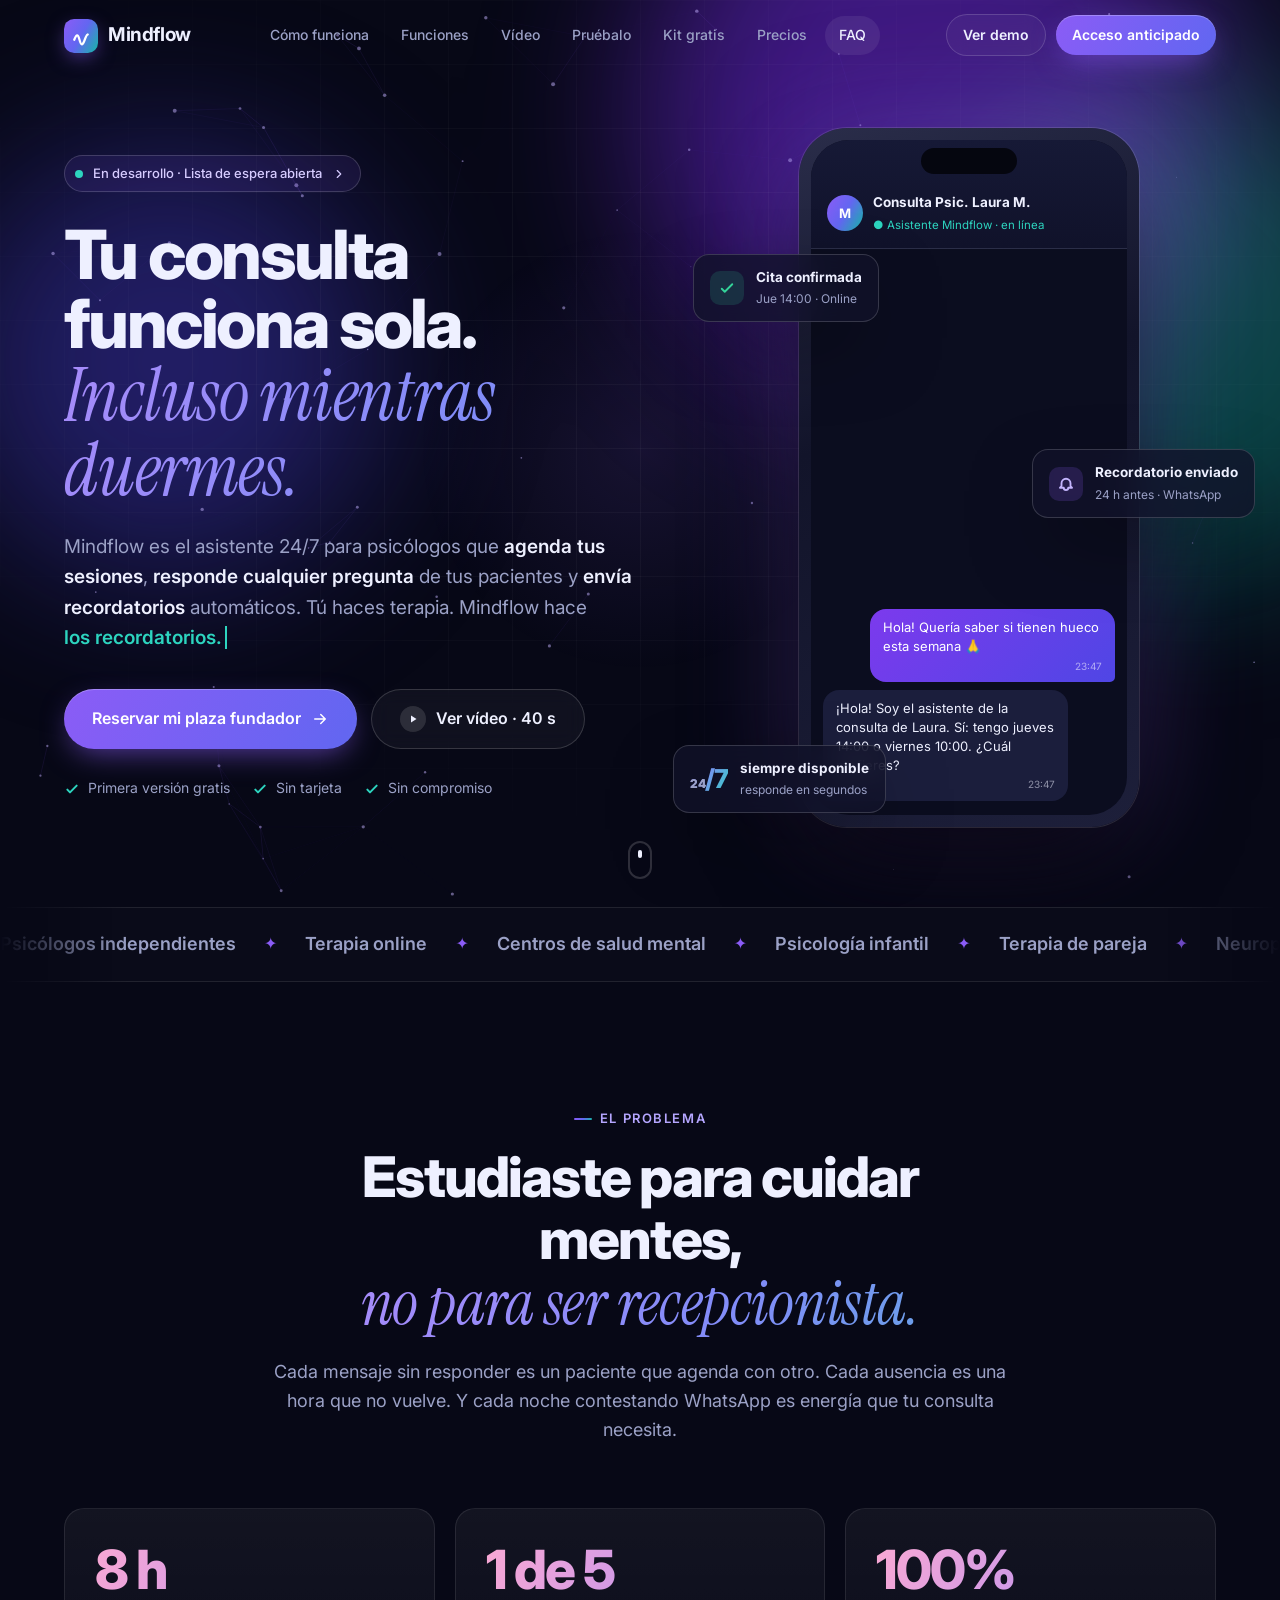
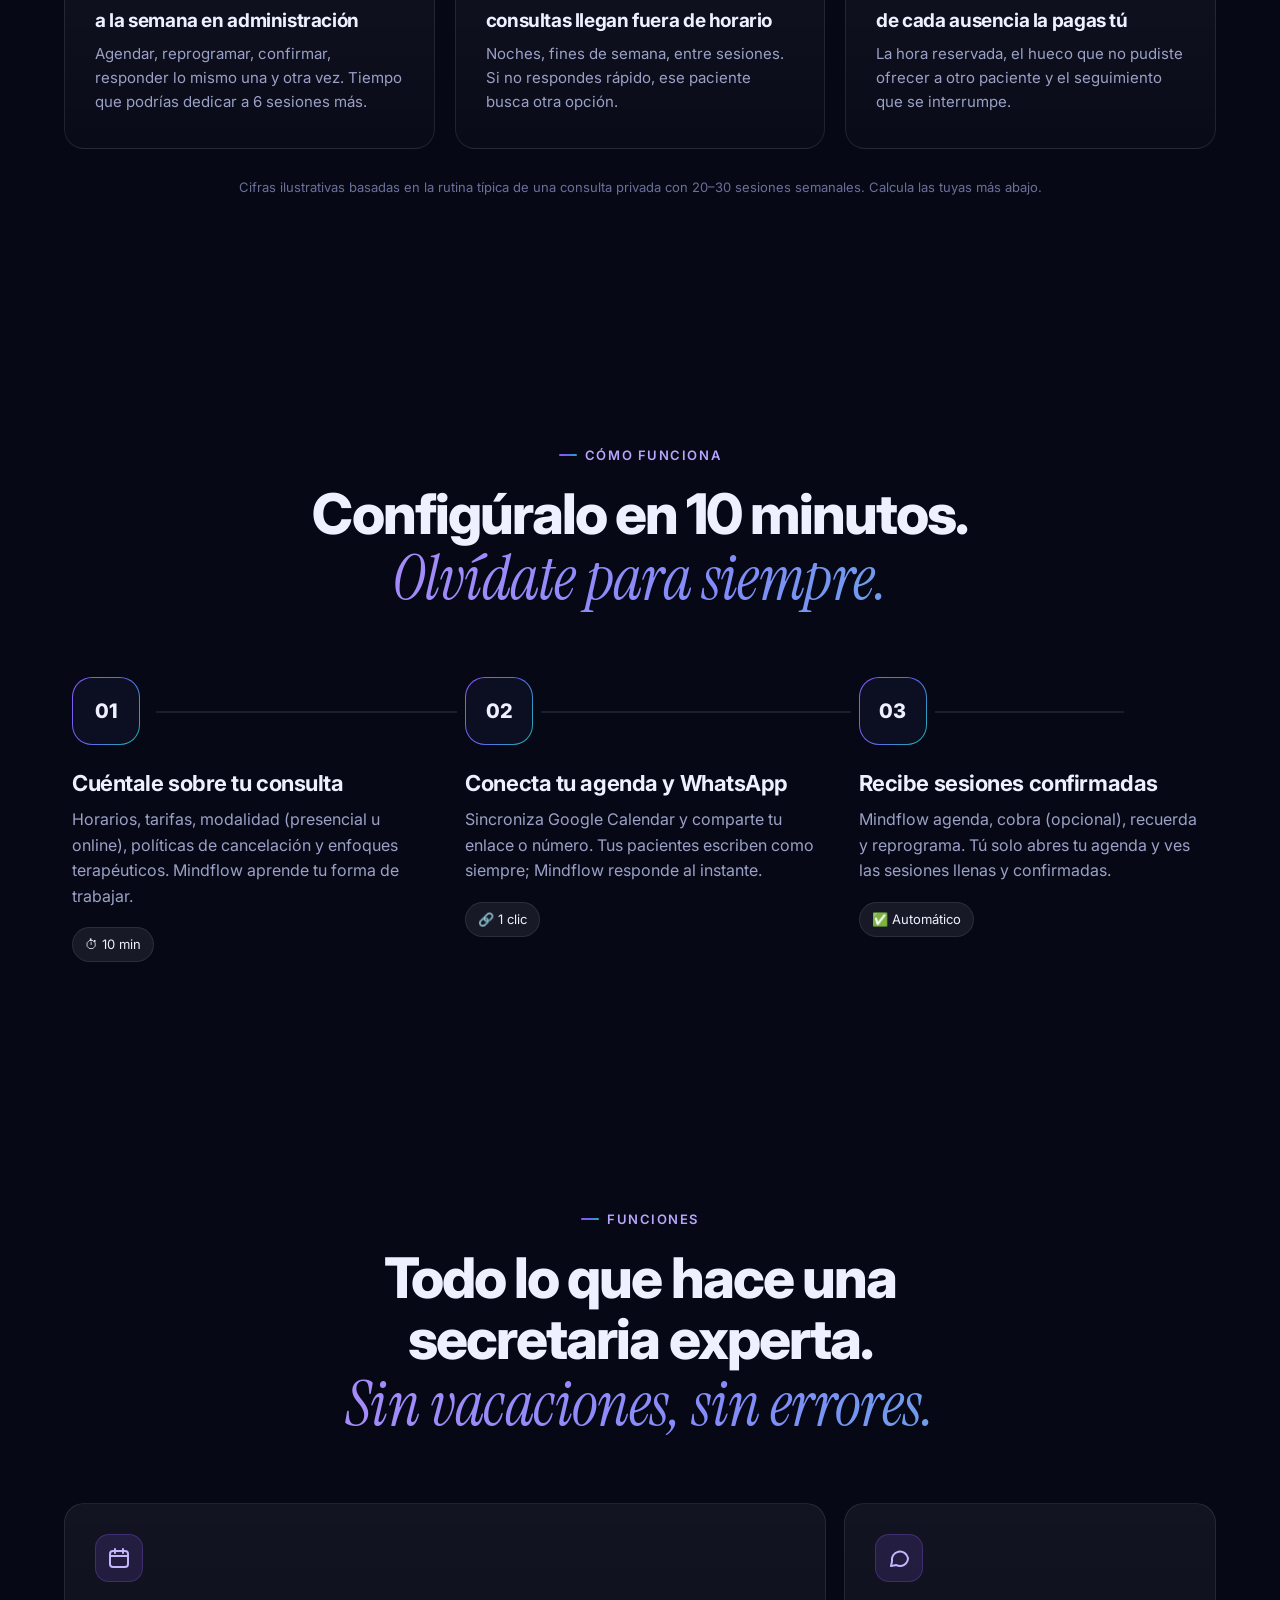
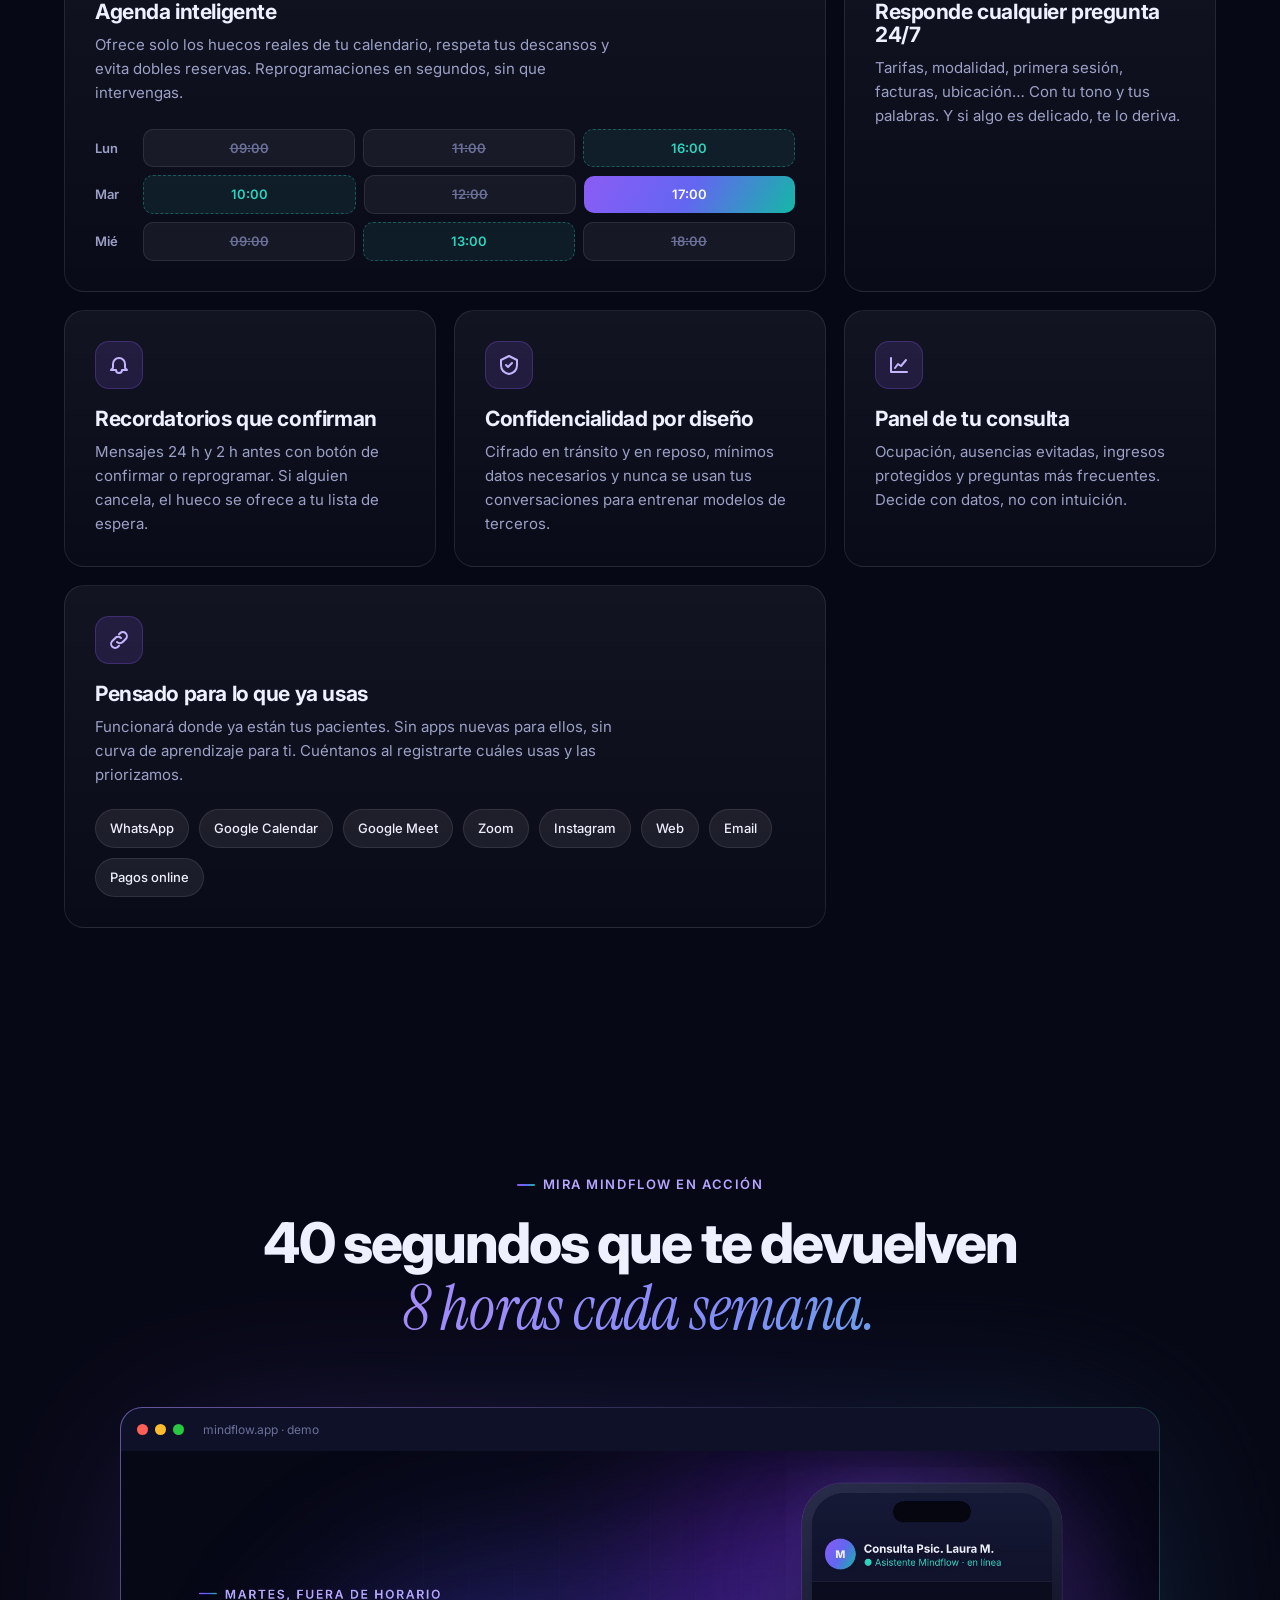
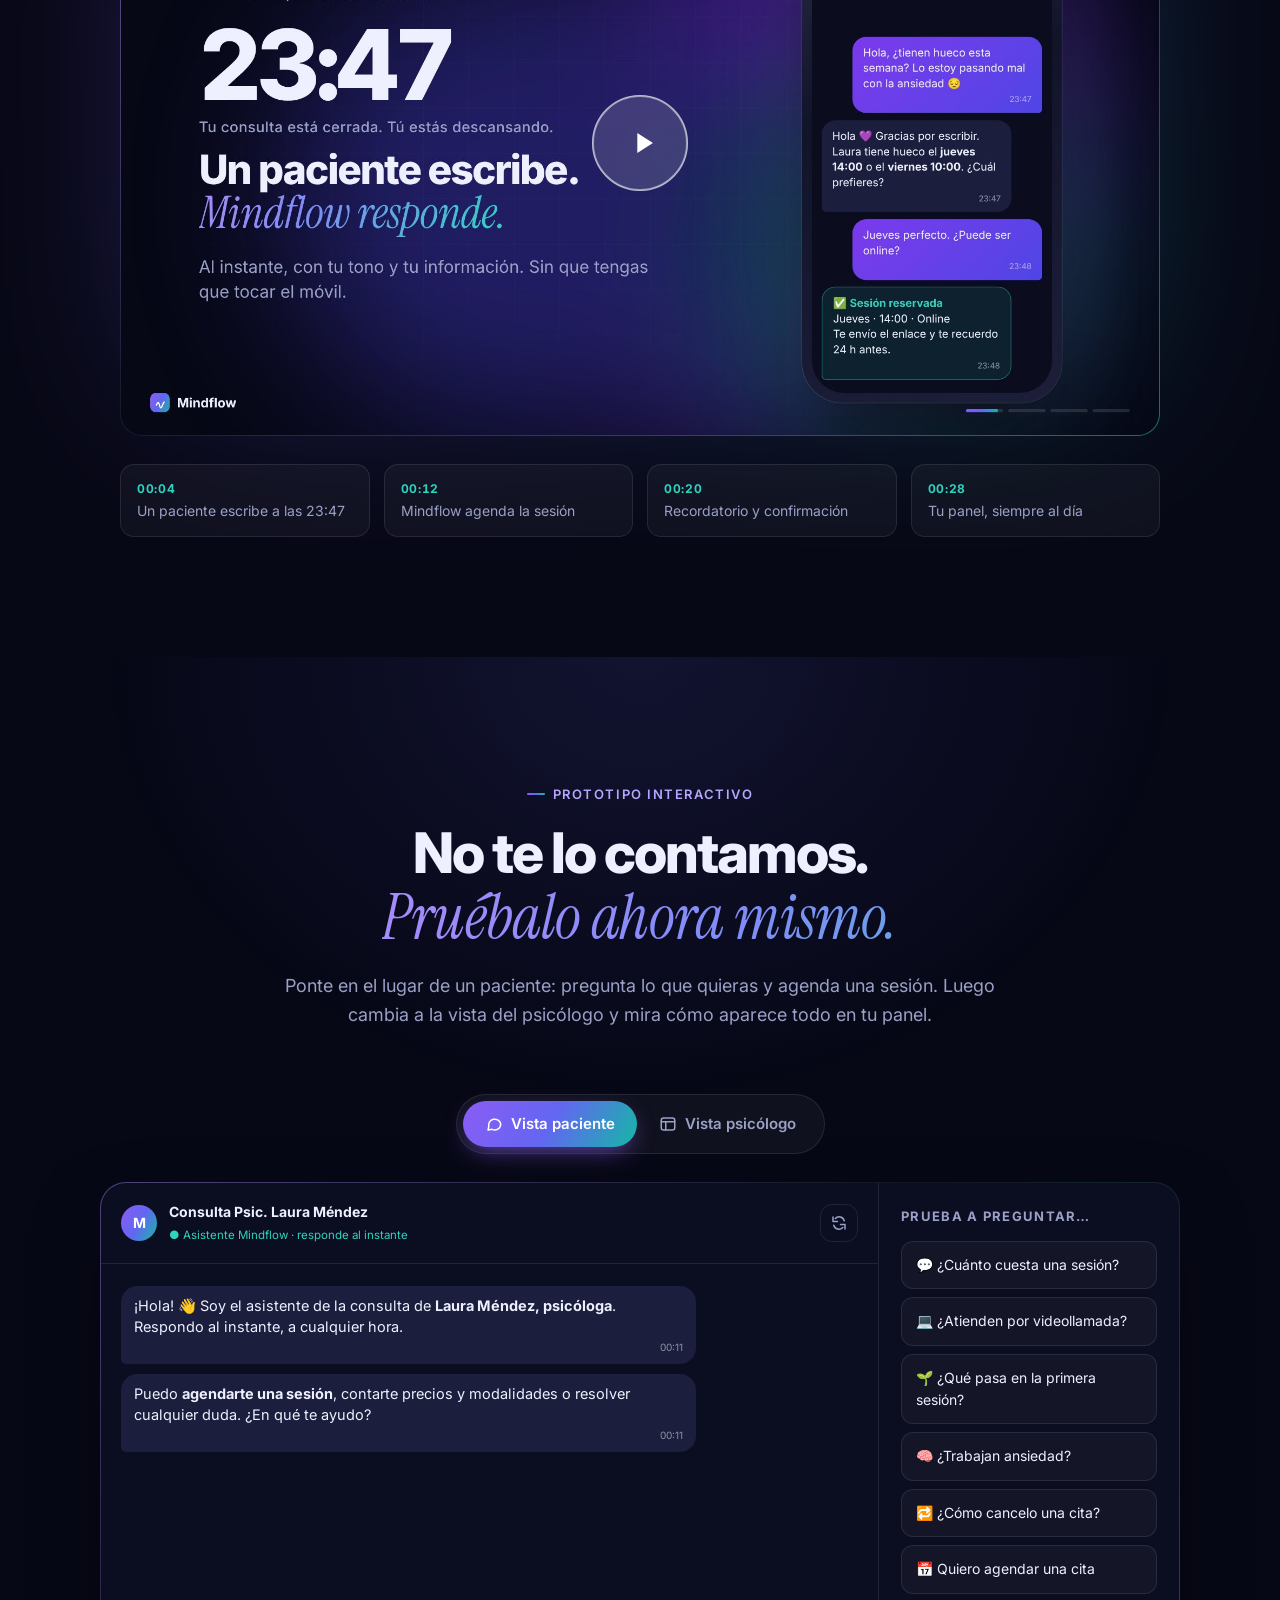
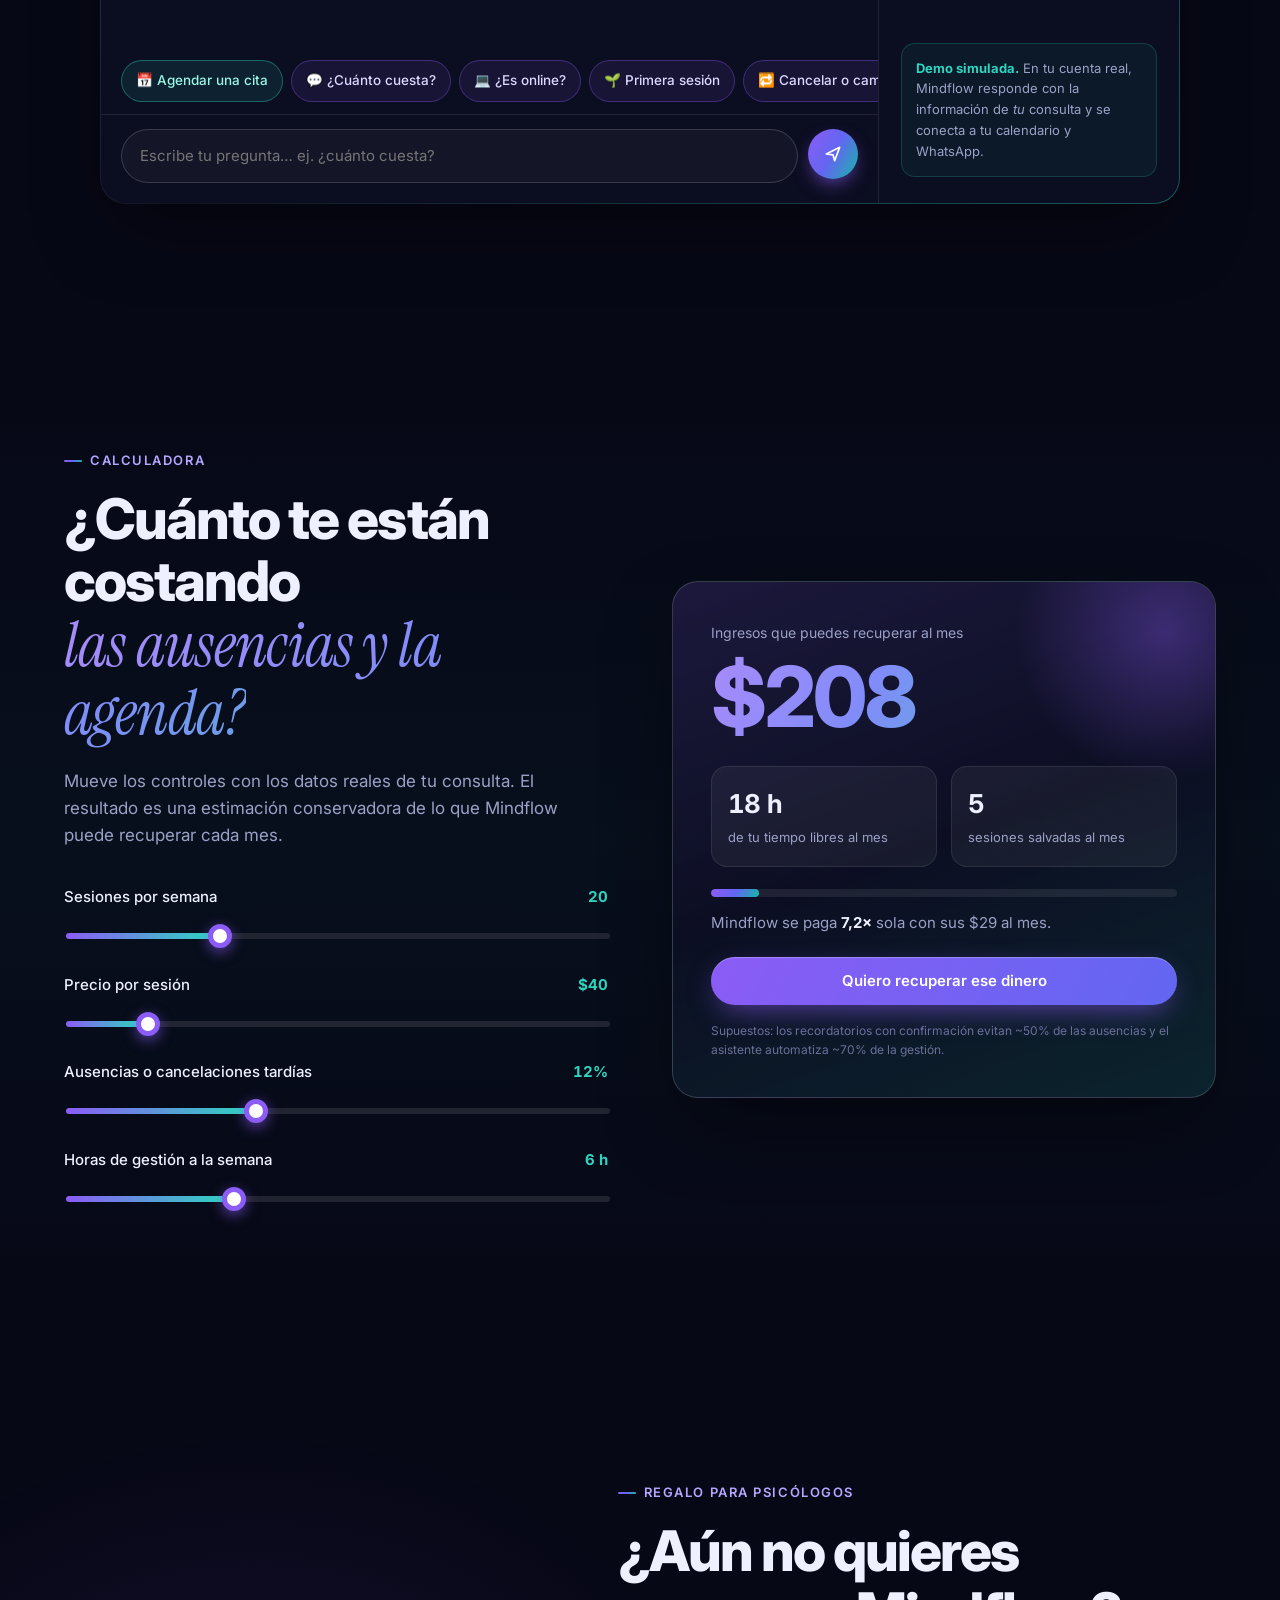
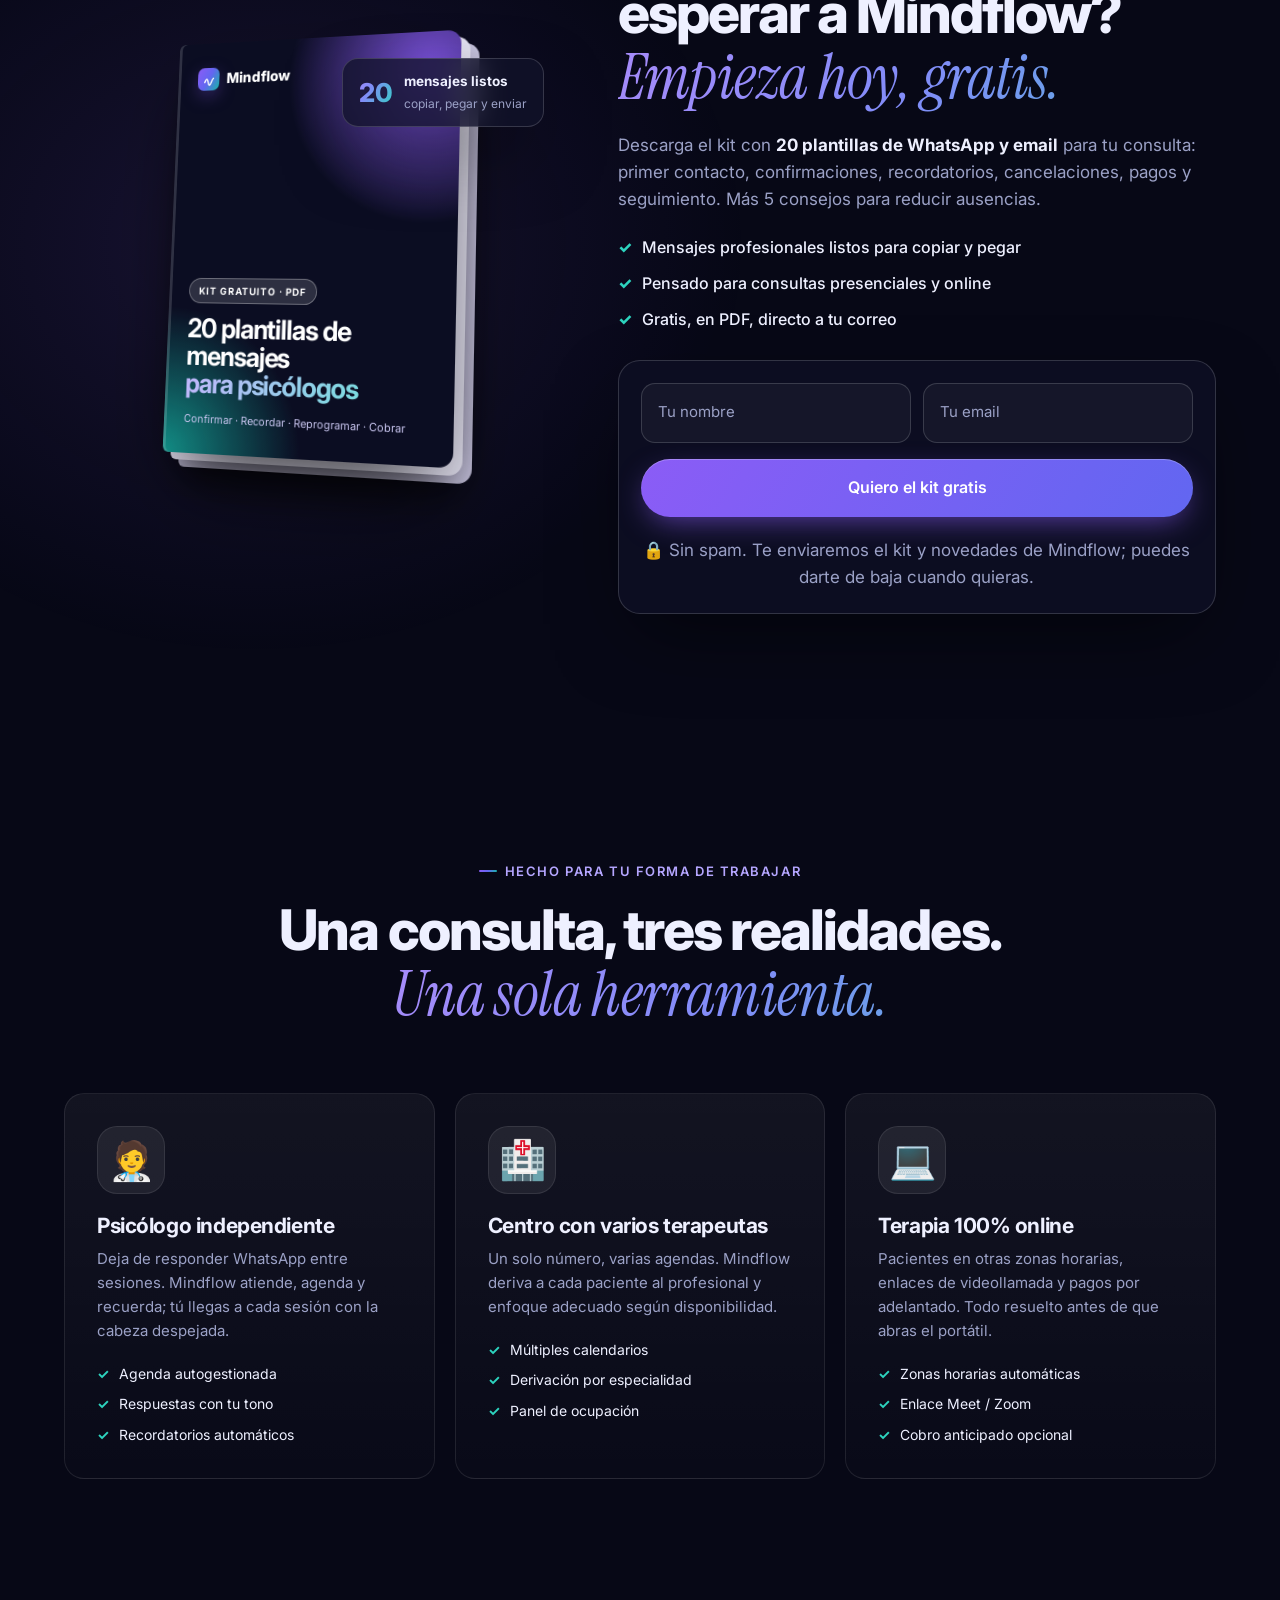
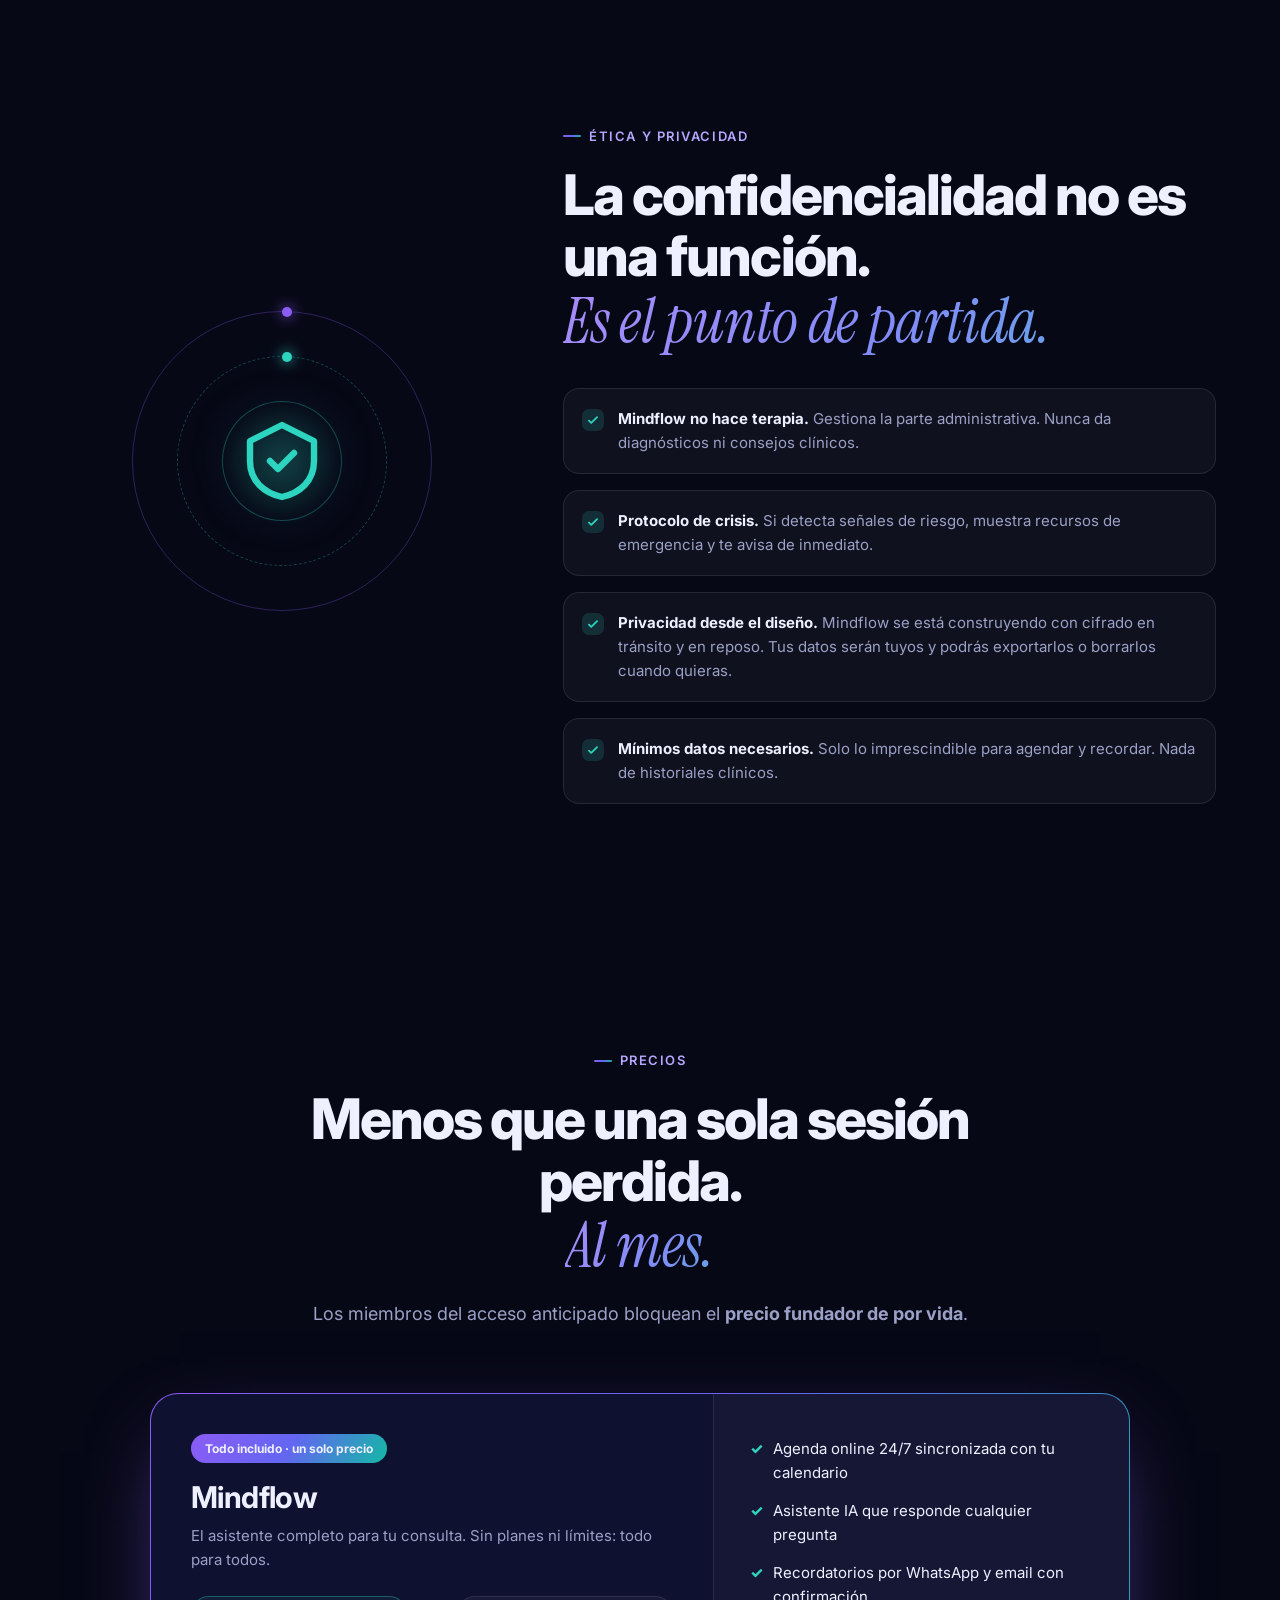
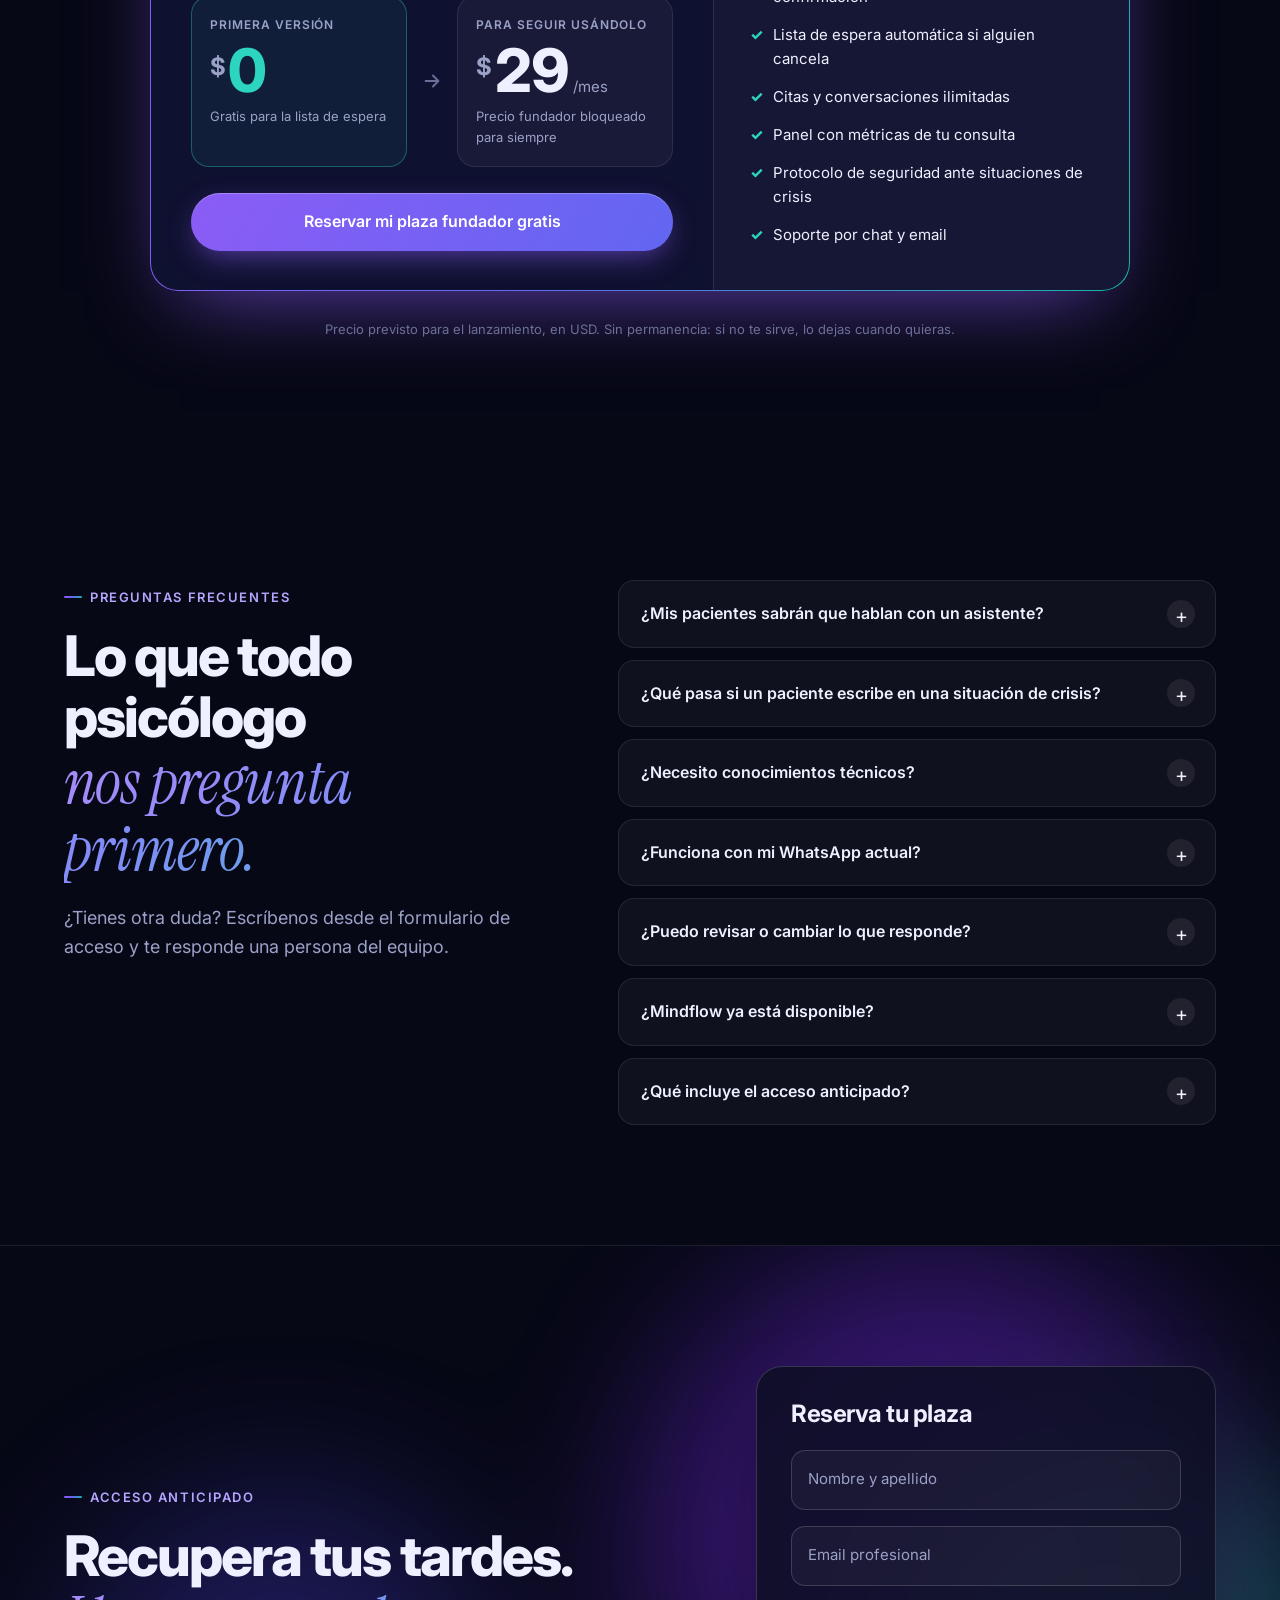
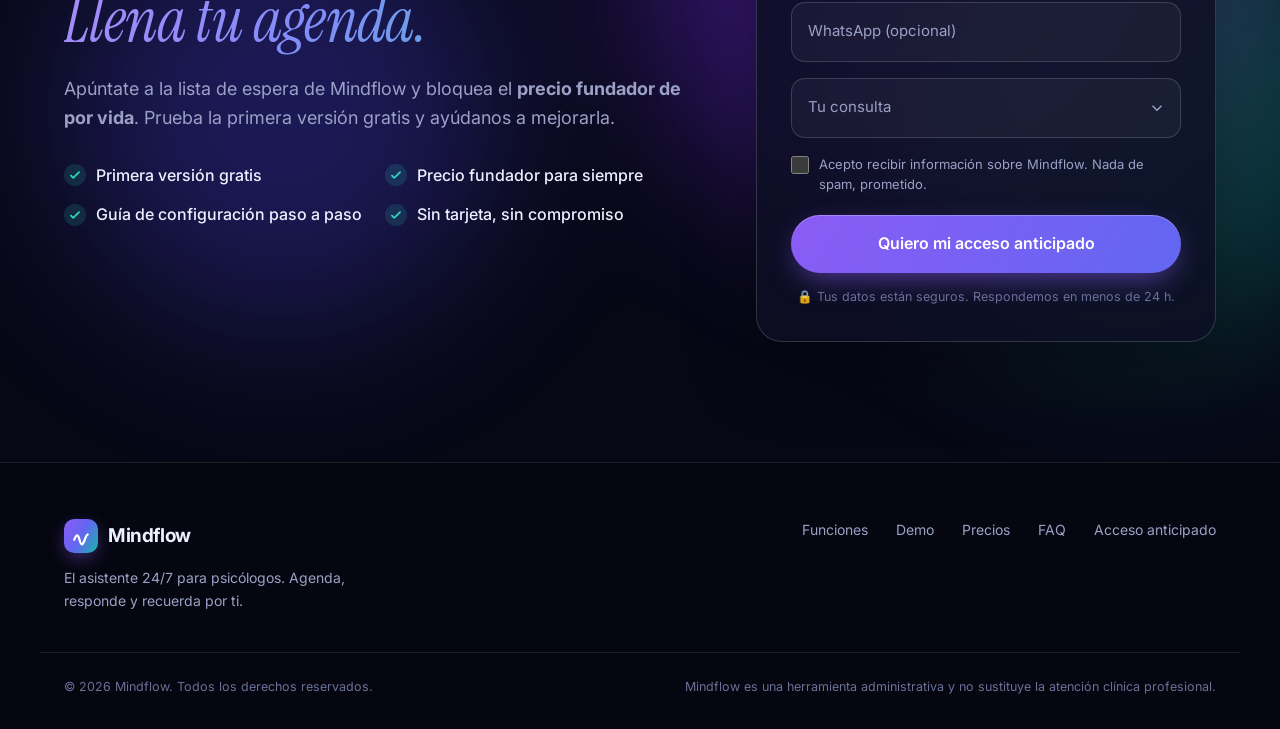
==== index.html @ 514a33e6 "Nuevo dominio mindflowbotweb1.netlify.app y el kit se abre en una pestaña nueva Co-Authored-By: Clau" ====
<!doctype html>
<html lang="es">
<head>
  <meta charset="utf-8">
  <meta name="viewport" content="width=device-width, initial-scale=1, viewport-fit=cover">
  <title>Mindflow — El asistente 24/7 para psicólogos</title>
  <meta name="description" content="Mindflow agenda tus sesiones, responde las preguntas de tus pacientes 24/7 y envía recordatorios automáticos. Menos ausencias, cero administración, más tiempo para la terapia.">
  <meta name="theme-color" content="#070816">
  <meta property="og:title" content="Mindflow — Tu consulta funciona sola, incluso mientras duermes">
  <meta property="og:description" content="Agenda, responde y recuerda por ti. El asistente 24/7 diseñado para psicólogos.">
  <meta property="og:type" content="website">
  <meta property="og:url" content="https://mindflowbotweb1.netlify.app/">
  <meta property="og:image" content="https://mindflowbotweb1.netlify.app/assets/img/og-cover.jpg">
  <meta property="og:image:width" content="1920">
  <meta property="og:image:height" content="1080">
  <meta name="twitter:card" content="summary_large_image">
  <link rel="canonical" href="https://mindflowbotweb1.netlify.app/">
  <link rel="icon" href="data:image/svg+xml,%3Csvg xmlns='http://www.w3.org/2000/svg' viewBox='0 0 64 64'%3E%3Cdefs%3E%3ClinearGradient id='g' x1='0' y1='0' x2='1' y2='1'%3E%3Cstop offset='0' stop-color='%238B5CF6'/%3E%3Cstop offset='1' stop-color='%232DD4BF'/%3E%3C/linearGradient%3E%3C/defs%3E%3Crect width='64' height='64' rx='16' fill='url(%23g)'/%3E%3Cpath d='M14 42c6-16 10-16 14 0s8 16 14 0 6-12 8-14' stroke='white' stroke-width='5' fill='none' stroke-linecap='round'/%3E%3C/svg%3E">
  <link rel="preconnect" href="https://fonts.googleapis.com">
  <link rel="preconnect" href="https://fonts.gstatic.com" crossorigin>
  <link href="https://fonts.googleapis.com/css2?family=Inter:wght@400;500;600;700;800&family=Instrument+Serif:ital@0;1&display=swap" rel="stylesheet">
  <link rel="stylesheet" href="assets/css/styles.css">
</head>
<body>
  <div class="scroll-progress" aria-hidden="true"><span></span></div>
  <div class="cursor-glow" aria-hidden="true"></div>

  <!-- ============ NAV ============ -->
  <header class="nav" id="top">
    <div class="container nav__inner">
      <a href="#top" class="brand" aria-label="Mindflow inicio">
        <span class="brand__mark" aria-hidden="true">
          <svg viewBox="0 0 64 64"><path d="M14 42c6-16 10-16 14 0s8 16 14 0 6-12 8-14" /></svg>
        </span>
        <span class="brand__name">Mindflow</span>
      </a>
      <nav class="nav__links" aria-label="Principal">
        <a href="#como-funciona">Cómo funciona</a>
        <a href="#funciones">Funciones</a>
        <a href="#video">Vídeo</a>
        <a href="#prototipo">Pruébalo</a>
        <a href="#kit">Kit gratis</a>
        <a href="#precios">Precios</a>
        <a href="#faq">FAQ</a>
      </nav>
      <div class="nav__cta">
        <a href="#prototipo" class="btn btn--ghost btn--sm hide-sm">Ver demo</a>
        <a href="#acceso" class="btn btn--primary btn--sm magnetic">Acceso anticipado</a>
        <button class="nav__burger" aria-label="Abrir menú" aria-expanded="false"><span></span><span></span></button>
      </div>
    </div>
    <div class="mobile-menu" aria-hidden="true">
      <a href="#como-funciona">Cómo funciona</a>
      <a href="#funciones">Funciones</a>
      <a href="#video">Vídeo</a>
      <a href="#prototipo">Pruébalo gratis</a>
      <a href="#kit">Kit gratis de plantillas</a>
      <a href="#precios">Precios</a>
      <a href="#faq">Preguntas frecuentes</a>
      <a href="#acceso" class="btn btn--primary">Quiero acceso anticipado</a>
    </div>
  </header>

  <main>
    <!-- ============ HERO ============ -->
    <section class="hero">
      <canvas class="hero__particles" aria-hidden="true"></canvas>
      <div class="aurora" aria-hidden="true"><i></i><i></i><i></i></div>
      <div class="grid-bg" aria-hidden="true"></div>

      <div class="container hero__inner">
        <div class="hero__copy">
          <a href="#acceso" class="pill reveal">
            <span class="pill__dot"></span> En desarrollo · Lista de espera abierta
            <svg viewBox="0 0 24 24" aria-hidden="true"><path d="M9 6l6 6-6 6"/></svg>
          </a>
          <h1 class="hero__title reveal" data-delay="1">
            Tu consulta funciona sola.<br>
            <span class="serif grad-text">Incluso mientras duermes.</span>
          </h1>
          <p class="hero__sub reveal" data-delay="2">
            Mindflow es el asistente 24/7 para psicólogos que <strong>agenda tus sesiones</strong>,
            <strong>responde cualquier pregunta</strong> de tus pacientes y <strong>envía recordatorios</strong> automáticos.
            Tú haces terapia. Mindflow hace <span class="typed" data-words='["la agenda.","los recordatorios.","las respuestas.","el seguimiento."]'>la agenda.</span>
          </p>
          <div class="hero__actions reveal" data-delay="3">
            <a href="#acceso" class="btn btn--primary btn--lg magnetic">
              Reservar mi plaza fundador
              <svg viewBox="0 0 24 24" aria-hidden="true"><path d="M5 12h14M13 6l6 6-6 6"/></svg>
            </a>
            <a href="#video" class="btn btn--ghost btn--lg">
              <span class="play-ico" aria-hidden="true"><svg viewBox="0 0 24 24"><path d="M8 5v14l11-7z"/></svg></span>
              Ver vídeo · 40 s
            </a>
          </div>
          <ul class="hero__trust reveal" data-delay="4">
            <li><svg viewBox="0 0 24 24"><path d="M5 13l4 4L19 7"/></svg>Primera versión gratis</li>
            <li><svg viewBox="0 0 24 24"><path d="M5 13l4 4L19 7"/></svg>Sin tarjeta</li>
            <li><svg viewBox="0 0 24 24"><path d="M5 13l4 4L19 7"/></svg>Sin compromiso</li>
          </ul>
        </div>

        <!-- Phone mockup -->
        <div class="hero__visual reveal" data-delay="2">
          <div class="phone tilt" data-tilt>
            <div class="phone__notch"></div>
            <div class="phone__screen">
              <div class="chat-head">
                <div class="avatar avatar--grad">M</div>
                <div>
                  <strong>Consulta Psic. Laura M.</strong>
                  <span class="online">● Asistente Mindflow · en línea</span>
                </div>
              </div>
              <div class="chat-body" id="heroChat" aria-live="off"></div>
            </div>
          </div>

          <div class="float-card float-card--a">
            <div class="fc-ico fc-ico--green"><svg viewBox="0 0 24 24"><path d="M5 13l4 4L19 7"/></svg></div>
            <div><strong>Cita confirmada</strong><span>Jue 14:00 · Online</span></div>
          </div>
          <div class="float-card float-card--b">
            <div class="fc-ico fc-ico--violet"><svg viewBox="0 0 24 24"><path d="M15 17h5l-1.4-1.4A2 2 0 0118 14.2V11a6 6 0 10-12 0v3.2a2 2 0 01-.6 1.4L4 17h5m6 0a3 3 0 11-6 0"/></svg></div>
            <div><strong>Recordatorio enviado</strong><span>24 h antes · WhatsApp</span></div>
          </div>
          <div class="float-card float-card--c">
            <div class="fc-stat"><span class="counter" data-to="24">0</span>/7</div>
            <div><strong>siempre disponible</strong><span>responde en segundos</span></div>
          </div>
        </div>
      </div>

      <div class="scroll-hint" aria-hidden="true"><span></span></div>
    </section>

    <!-- ============ MARQUEE ============ -->
    <section class="marquee" aria-label="Para quién es Mindflow">
      <div class="marquee__track">
        <span>Psicólogos independientes</span><i>✦</i>
        <span>Terapia online</span><i>✦</i>
        <span>Centros de salud mental</span><i>✦</i>
        <span>Psicología infantil</span><i>✦</i>
        <span>Terapia de pareja</span><i>✦</i>
        <span>Neuropsicología</span><i>✦</i>
        <span>Psiquiatría</span><i>✦</i>
        <span>Coaches clínicos</span><i>✦</i>
        <span>Psicólogos independientes</span><i>✦</i>
        <span>Terapia online</span><i>✦</i>
        <span>Centros de salud mental</span><i>✦</i>
        <span>Psicología infantil</span><i>✦</i>
        <span>Terapia de pareja</span><i>✦</i>
        <span>Neuropsicología</span><i>✦</i>
        <span>Psiquiatría</span><i>✦</i>
        <span>Coaches clínicos</span><i>✦</i>
      </div>
    </section>

    <!-- ============ PROBLEMA ============ -->
    <section class="section problem" id="problema">
      <div class="container">
        <div class="section-head reveal">
          <span class="eyebrow">El problema</span>
          <h2>Estudiaste para cuidar mentes,<br><span class="serif grad-text">no para ser recepcionista.</span></h2>
          <p>Cada mensaje sin responder es un paciente que agenda con otro. Cada ausencia es una hora que no vuelve. Y cada noche contestando WhatsApp es energía que tu consulta necesita.</p>
        </div>

        <div class="pain-grid">
          <article class="pain-card reveal" data-delay="1">
            <div class="pain-card__num"><span class="counter" data-to="8">0</span> h</div>
            <h3>a la semana en administración</h3>
            <p>Agendar, reprogramar, confirmar, responder lo mismo una y otra vez. Tiempo que podrías dedicar a 6 sesiones más.</p>
          </article>
          <article class="pain-card reveal" data-delay="2">
            <div class="pain-card__num">1 de <span class="counter" data-to="5">0</span></div>
            <h3>consultas llegan fuera de horario</h3>
            <p>Noches, fines de semana, entre sesiones. Si no respondes rápido, ese paciente busca otra opción.</p>
          </article>
          <article class="pain-card reveal" data-delay="3">
            <div class="pain-card__num"><span class="counter" data-to="100">0</span>%</div>
            <h3>de cada ausencia la pagas tú</h3>
            <p>La hora reservada, el hueco que no pudiste ofrecer a otro paciente y el seguimiento que se interrumpe.</p>
          </article>
        </div>
        <p class="footnote reveal">Cifras ilustrativas basadas en la rutina típica de una consulta privada con 20–30 sesiones semanales. Calcula las tuyas más abajo.</p>
      </div>
    </section>

    <!-- ============ CÓMO FUNCIONA ============ -->
    <section class="section how" id="como-funciona">
      <div class="container">
        <div class="section-head reveal">
          <span class="eyebrow">Cómo funciona</span>
          <h2>Configúralo en 10 minutos.<br><span class="serif grad-text">Olvídate para siempre.</span></h2>
        </div>

        <div class="steps">
          <div class="steps__line" aria-hidden="true"><span></span></div>
          <article class="step reveal" data-delay="1">
            <div class="step__n">01</div>
            <h3>Cuéntale sobre tu consulta</h3>
            <p>Horarios, tarifas, modalidad (presencial u online), políticas de cancelación y enfoques terapéuticos. Mindflow aprende tu forma de trabajar.</p>
            <div class="step__chip">⏱ 10 min</div>
          </article>
          <article class="step reveal" data-delay="2">
            <div class="step__n">02</div>
            <h3>Conecta tu agenda y WhatsApp</h3>
            <p>Sincroniza Google Calendar y comparte tu enlace o número. Tus pacientes escriben como siempre; Mindflow responde al instante.</p>
            <div class="step__chip">🔗 1 clic</div>
          </article>
          <article class="step reveal" data-delay="3">
            <div class="step__n">03</div>
            <h3>Recibe sesiones confirmadas</h3>
            <p>Mindflow agenda, cobra (opcional), recuerda y reprograma. Tú solo abres tu agenda y ves las sesiones llenas y confirmadas.</p>
            <div class="step__chip">✅ Automático</div>
          </article>
        </div>
      </div>
    </section>

    <!-- ============ FUNCIONES (BENTO) ============ -->
    <section class="section features" id="funciones">
      <div class="container">
        <div class="section-head reveal">
          <span class="eyebrow">Funciones</span>
          <h2>Todo lo que hace una secretaria experta.<br><span class="serif grad-text">Sin vacaciones, sin errores.</span></h2>
        </div>

        <div class="bento">
          <article class="bento__item bento__item--wide spotlight reveal">
            <div class="bento__ico">
              <svg viewBox="0 0 24 24"><rect x="3" y="5" width="18" height="16" rx="3"/><path d="M3 10h18M8 3v4M16 3v4"/></svg>
            </div>
            <h3>Agenda inteligente</h3>
            <p>Ofrece solo los huecos reales de tu calendario, respeta tus descansos y evita dobles reservas. Reprogramaciones en segundos, sin que intervengas.</p>
            <div class="mini-cal" aria-hidden="true">
              <div class="mini-cal__row"><b>Lun</b><span class="s s--busy">09:00</span><span class="s s--busy">11:00</span><span class="s">16:00</span></div>
              <div class="mini-cal__row"><b>Mar</b><span class="s">10:00</span><span class="s s--busy">12:00</span><span class="s s--new">17:00</span></div>
              <div class="mini-cal__row"><b>Mié</b><span class="s s--busy">09:00</span><span class="s">13:00</span><span class="s s--busy">18:00</span></div>
            </div>
          </article>

          <article class="bento__item spotlight reveal" data-delay="1">
            <div class="bento__ico">
              <svg viewBox="0 0 24 24"><path d="M21 12a8 8 0 01-11.6 7.1L4 20l1-4.6A8 8 0 1121 12z"/></svg>
            </div>
            <h3>Responde cualquier pregunta 24/7</h3>
            <p>Tarifas, modalidad, primera sesión, facturas, ubicación… Con tu tono y tus palabras. Y si algo es delicado, te lo deriva.</p>
          </article>

          <article class="bento__item spotlight reveal" data-delay="2">
            <div class="bento__ico">
              <svg viewBox="0 0 24 24"><path d="M15 17h5l-1.4-1.4A2 2 0 0118 14.2V11a6 6 0 10-12 0v3.2a2 2 0 01-.6 1.4L4 17h5m6 0a3 3 0 11-6 0"/></svg>
            </div>
            <h3>Recordatorios que confirman</h3>
            <p>Mensajes 24 h y 2 h antes con botón de confirmar o reprogramar. Si alguien cancela, el hueco se ofrece a tu lista de espera.</p>
          </article>

          <article class="bento__item spotlight reveal" data-delay="1">
            <div class="bento__ico">
              <svg viewBox="0 0 24 24"><path d="M12 3l8 4v5c0 5-3.5 8-8 9-4.5-1-8-4-8-9V7l8-4z"/><path d="M9 12l2 2 4-4"/></svg>
            </div>
            <h3>Confidencialidad por diseño</h3>
            <p>Cifrado en tránsito y en reposo, mínimos datos necesarios y nunca se usan tus conversaciones para entrenar modelos de terceros.</p>
          </article>

          <article class="bento__item spotlight reveal" data-delay="2">
            <div class="bento__ico">
              <svg viewBox="0 0 24 24"><path d="M4 19V5M4 19h16M8 15l3-4 3 2 5-6"/></svg>
            </div>
            <h3>Panel de tu consulta</h3>
            <p>Ocupación, ausencias evitadas, ingresos protegidos y preguntas más frecuentes. Decide con datos, no con intuición.</p>
          </article>

          <article class="bento__item bento__item--wide spotlight reveal" data-delay="3">
            <div class="bento__ico">
              <svg viewBox="0 0 24 24"><path d="M10 14a4 4 0 005.7 0l3-3a4 4 0 00-5.7-5.7l-1 1M14 10a4 4 0 00-5.7 0l-3 3a4 4 0 005.7 5.7l1-1"/></svg>
            </div>
            <h3>Pensado para lo que ya usas</h3>
            <p>Funcionará donde ya están tus pacientes. Sin apps nuevas para ellos, sin curva de aprendizaje para ti. Cuéntanos al registrarte cuáles usas y las priorizamos.</p>
            <div class="integrations" aria-label="Integraciones">
              <span>WhatsApp</span><span>Google Calendar</span><span>Google Meet</span><span>Zoom</span><span>Instagram</span><span>Web</span><span>Email</span><span>Pagos online</span>
            </div>
          </article>
        </div>
      </div>
    </section>

    <!-- ============ VIDEO ============ -->
    <section class="section video" id="video">
      <div class="container">
        <div class="section-head reveal">
          <span class="eyebrow">Mira Mindflow en acción</span>
          <h2>40 segundos que te devuelven<br><span class="serif grad-text">8 horas cada semana.</span></h2>
        </div>
        <div class="video-frame reveal" data-delay="1">
          <div class="video-frame__glow" aria-hidden="true"></div>
          <div class="video-frame__bar" aria-hidden="true"><i></i><i></i><i></i><span>mindflow.app · demo</span></div>
          <div class="video-wrap">
            <video id="promoVideo" preload="metadata" playsinline poster="assets/img/video-poster.jpg">
              <source src="assets/video/mindflow-demo.mp4" type="video/mp4">
              Tu navegador no soporta vídeo HTML5.
            </video>
            <button class="video-play" aria-label="Reproducir vídeo">
              <span class="video-play__ring"></span>
              <svg viewBox="0 0 24 24"><path d="M8 5v14l11-7z"/></svg>
            </button>
          </div>
        </div>
        <div class="video-points">
          <div class="reveal" data-delay="1"><b>00:04</b> Un paciente escribe a las 23:47</div>
          <div class="reveal" data-delay="2"><b>00:12</b> Mindflow agenda la sesión</div>
          <div class="reveal" data-delay="3"><b>00:20</b> Recordatorio y confirmación</div>
          <div class="reveal" data-delay="4"><b>00:28</b> Tu panel, siempre al día</div>
        </div>
      </div>
    </section>

    <!-- ============ PROTOTIPO ============ -->
    <section class="section demo" id="prototipo">
      <div class="container">
        <div class="section-head reveal">
          <span class="eyebrow">Prototipo interactivo</span>
          <h2>No te lo contamos.<br><span class="serif grad-text">Pruébalo ahora mismo.</span></h2>
          <p>Ponte en el lugar de un paciente: pregunta lo que quieras y agenda una sesión. Luego cambia a la vista del psicólogo y mira cómo aparece todo en tu panel.</p>
        </div>

        <div class="demo__tabs reveal" role="tablist">
          <button role="tab" class="demo__tab is-active" aria-selected="true" data-tab="patient">
            <svg viewBox="0 0 24 24"><path d="M21 12a8 8 0 01-11.6 7.1L4 20l1-4.6A8 8 0 1121 12z"/></svg> Vista paciente
          </button>
          <button role="tab" class="demo__tab" aria-selected="false" data-tab="pro">
            <svg viewBox="0 0 24 24"><rect x="3" y="4" width="18" height="16" rx="3"/><path d="M3 9h18M9 20V9"/></svg> Vista psicólogo
            <span class="demo__badge" hidden>1</span>
          </button>
          <span class="demo__tab-indicator" aria-hidden="true"></span>
        </div>

        <div class="demo__stage reveal" data-delay="1">
          <!-- PATIENT -->
          <div class="demo__panel is-active" data-panel="patient" role="tabpanel">
            <div class="demo-chat">
              <div class="demo-chat__head">
                <div class="avatar avatar--grad">M</div>
                <div>
                  <strong>Consulta Psic. Laura Méndez</strong>
                  <span class="online">● Asistente Mindflow · responde al instante</span>
                </div>
                <button class="demo-chat__reset" title="Reiniciar demo" aria-label="Reiniciar demo">
                  <svg viewBox="0 0 24 24"><path d="M4 4v6h6M20 20v-6h-6M5 15a7 7 0 0012 3M19 9A7 7 0 007 6"/></svg>
                </button>
              </div>
              <div class="demo-chat__body" id="demoChat" aria-live="polite"></div>
              <div class="demo-chat__quick" id="demoQuick"></div>
              <form class="demo-chat__input" id="demoForm" autocomplete="off">
                <input type="text" id="demoInput" placeholder="Escribe tu pregunta… ej. ¿cuánto cuesta?" aria-label="Escribe un mensaje">
                <button type="submit" aria-label="Enviar"><svg viewBox="0 0 24 24"><path d="M4 12l16-8-6 16-2-7-8-1z"/></svg></button>
              </form>
            </div>
            <aside class="demo-side">
              <h4>Prueba a preguntar…</h4>
              <ul class="demo-side__list">
                <li data-ask="¿Cuánto cuesta una sesión?">💬 ¿Cuánto cuesta una sesión?</li>
                <li data-ask="¿Atienden por videollamada?">💻 ¿Atienden por videollamada?</li>
                <li data-ask="¿Qué pasa en la primera sesión?">🌱 ¿Qué pasa en la primera sesión?</li>
                <li data-ask="¿Trabajan ansiedad?">🧠 ¿Trabajan ansiedad?</li>
                <li data-ask="¿Cómo cancelo una cita?">🔁 ¿Cómo cancelo una cita?</li>
                <li data-ask="Quiero agendar una cita">📅 Quiero agendar una cita</li>
              </ul>
              <div class="demo-side__note">
                <strong>Demo simulada.</strong> En tu cuenta real, Mindflow responde con la información de <em>tu</em> consulta y se conecta a tu calendario y WhatsApp.
              </div>
            </aside>
          </div>

          <!-- PRO DASHBOARD -->
          <div class="demo__panel" data-panel="pro" role="tabpanel" hidden>
            <div class="dash">
              <div class="dash__top">
                <div>
                  <span class="dash__hello">Buenos días, Laura 👋</span>
                  <h3>Tu semana en Mindflow</h3>
                </div>
                <div class="dash__live"><span></span> Sincronizado</div>
              </div>
              <div class="dash__kpis">
                <div class="kpi"><span>Sesiones esta semana</span><b id="kpiSessions">17</b><em class="up">+3 vs. anterior</em></div>
                <div class="kpi"><span>Confirmadas</span><b id="kpiConfirmed">94%</b><em class="up">Recordatorios activos</em></div>
                <div class="kpi"><span>Preguntas respondidas</span><b id="kpiAnswers">46</b><em>0 requirieron tu atención</em></div>
                <div class="kpi"><span>Horas ahorradas</span><b>7,5 h</b><em class="up">esta semana</em></div>
              </div>
              <div class="dash__grid">
                <div class="dash__card">
                  <div class="dash__card-head"><h4>Agenda</h4><span id="weekLabel">Esta semana</span></div>
                  <div class="week" id="weekGrid"></div>
                </div>
                <div class="dash__card">
                  <div class="dash__card-head"><h4>Recordatorios</h4><span>Automáticos</span></div>
                  <ul class="reminders" id="reminderList"></ul>
                </div>
              </div>
              <div class="dash__empty-hint" id="dashHint">💡 Agenda una cita en la <button type="button" class="link-btn" data-goto="patient">vista paciente</button> y mírala aparecer aquí en tiempo real.</div>
            </div>
          </div>
        </div>
      </div>
    </section>

    <!-- ============ ROI ============ -->
    <section class="section roi" id="calculadora">
      <div class="container roi__inner">
        <div class="roi__copy reveal">
          <span class="eyebrow">Calculadora</span>
          <h2>¿Cuánto te están costando<br><span class="serif grad-text">las ausencias y la agenda?</span></h2>
          <p>Mueve los controles con los datos reales de tu consulta. El resultado es una estimación conservadora de lo que Mindflow puede recuperar cada mes.</p>

          <div class="range">
            <label for="rSessions">Sesiones por semana <output id="oSessions">20</output></label>
            <input type="range" id="rSessions" min="5" max="60" value="20">
          </div>
          <div class="range">
            <label for="rPrice">Precio por sesión <output id="oPrice">$40</output></label>
            <input type="range" id="rPrice" min="15" max="200" step="5" value="40">
          </div>
          <div class="range">
            <label for="rNoShow">Ausencias o cancelaciones tardías <output id="oNoShow">12%</output></label>
            <input type="range" id="rNoShow" min="0" max="35" value="12">
          </div>
          <div class="range">
            <label for="rAdmin">Horas de gestión a la semana <output id="oAdmin">6 h</output></label>
            <input type="range" id="rAdmin" min="0" max="20" value="6">
          </div>
        </div>

        <div class="roi__result reveal" data-delay="2">
          <div class="roi__card">
            <span class="roi__label">Ingresos que puedes recuperar al mes</span>
            <div class="roi__big"><span id="roiMoney">$0</span></div>
            <div class="roi__row">
              <div><b id="roiHours">0 h</b><span>de tu tiempo libres al mes</span></div>
              <div><b id="roiSessions">0</b><span>sesiones salvadas al mes</span></div>
            </div>
            <div class="roi__bar"><span id="roiBar"></span></div>
            <p class="roi__foot">Mindflow se paga <b id="roiTimes">0×</b> sola con sus $29 al mes.</p>
            <a href="#acceso" class="btn btn--primary btn--block magnetic">Quiero recuperar ese dinero</a>
            <small>Supuestos: los recordatorios con confirmación evitan ~50% de las ausencias y el asistente automatiza ~70% de la gestión.</small>
          </div>
        </div>
      </div>
    </section>

    <!-- ============ KIT GRATIS (lead magnet) ============ -->
    <section class="section kit" id="kit">
      <div class="container kit__inner">
        <div class="kit__visual reveal" aria-hidden="true">
          <div class="kit-book">
            <div class="kit-book__page kit-book__page--back"></div>
            <div class="kit-book__page kit-book__page--mid"></div>
            <div class="kit-book__cover">
              <span class="kit-book__brand"><span class="brand__mark"><svg viewBox="0 0 64 64"><path d="M14 42c6-16 10-16 14 0s8 16 14 0 6-12 8-14" /></svg></span>Mindflow</span>
              <span class="kit-book__tag">Kit gratuito · PDF</span>
              <strong>20 plantillas de mensajes <em>para psicólogos</em></strong>
              <span class="kit-book__list">Confirmar · Recordar · Reprogramar · Cobrar</span>
            </div>
          </div>
          <div class="float-card kit__badge"><div class="fc-stat">20</div><div><strong>mensajes listos</strong><span>copiar, pegar y enviar</span></div></div>
        </div>

        <div class="kit__copy reveal" data-delay="1">
          <span class="eyebrow">Regalo para psicólogos</span>
          <h2>¿Aún no quieres esperar a Mindflow?<br><span class="serif grad-text">Empieza hoy, gratis.</span></h2>
          <p>Descarga el kit con <b>20 plantillas de WhatsApp y email</b> para tu consulta: primer contacto, confirmaciones, recordatorios, cancelaciones, pagos y seguimiento. Más 5 consejos para reducir ausencias.</p>
          <ul class="kit__points">
            <li>Mensajes profesionales listos para copiar y pegar</li>
            <li>Pensado para consultas presenciales y online</li>
            <li>Gratis, en PDF, directo a tu correo</li>
          </ul>

          <form class="kit-form" id="kitForm" novalidate>
            <div class="kit-form__state" data-state="form">
              <div class="kit-form__row">
                <div class="field">
                  <input type="text" id="kName" name="nombre" placeholder=" " required autocomplete="name">
                  <label for="kName">Tu nombre</label>
                  <small class="field__err">Escribe tu nombre</small>
                </div>
                <div class="field">
                  <input type="email" id="kEmail" name="email" placeholder=" " required autocomplete="email">
                  <label for="kEmail">Tu email</label>
                  <small class="field__err">Introduce un email válido</small>
                </div>
              </div>
              <button type="submit" class="btn btn--primary btn--lg btn--block magnetic">
                <span class="btn__label">Quiero el kit gratis</span>
                <span class="btn__spinner" aria-hidden="true"></span>
              </button>
              <p class="kit-form__micro">🔒 Sin spam. Te enviaremos el kit y novedades de Mindflow; puedes darte de baja cuando quieras.</p>
            </div>
            <div class="kit-form__state kit-form__success" data-state="success" hidden>
              <div class="kit-form__ok">✅ <span id="kitSuccessText">¡Listo! Tu kit está preparado.</span></div>
              <a class="btn btn--primary btn--lg btn--block" id="kitDownload" href="assets/kit/kit-plantillas-mindflow.pdf" target="_blank" rel="noopener">Abrir el kit (PDF)</a>
              <a href="#acceso" class="kit-form__next">¿Y si esos mensajes se enviaran solos? Reserva tu plaza en Mindflow →</a>
            </div>
          </form>
        </div>
      </div>
    </section>

    <!-- ============ CASOS / PARA QUIÉN ============ -->
    <section class="section cases">
      <div class="container">
        <div class="section-head reveal">
          <span class="eyebrow">Hecho para tu forma de trabajar</span>
          <h2>Una consulta, tres realidades.<br><span class="serif grad-text">Una sola herramienta.</span></h2>
        </div>
        <div class="cases__grid">
          <article class="case reveal tilt" data-tilt data-delay="1">
            <div class="case__emoji">🧑‍⚕️</div>
            <h3>Psicólogo independiente</h3>
            <p>Deja de responder WhatsApp entre sesiones. Mindflow atiende, agenda y recuerda; tú llegas a cada sesión con la cabeza despejada.</p>
            <ul><li>Agenda autogestionada</li><li>Respuestas con tu tono</li><li>Recordatorios automáticos</li></ul>
          </article>
          <article class="case reveal tilt" data-tilt data-delay="2">
            <div class="case__emoji">🏥</div>
            <h3>Centro con varios terapeutas</h3>
            <p>Un solo número, varias agendas. Mindflow deriva a cada paciente al profesional y enfoque adecuado según disponibilidad.</p>
            <ul><li>Múltiples calendarios</li><li>Derivación por especialidad</li><li>Panel de ocupación</li></ul>
          </article>
          <article class="case reveal tilt" data-tilt data-delay="3">
            <div class="case__emoji">💻</div>
            <h3>Terapia 100% online</h3>
            <p>Pacientes en otras zonas horarias, enlaces de videollamada y pagos por adelantado. Todo resuelto antes de que abras el portátil.</p>
            <ul><li>Zonas horarias automáticas</li><li>Enlace Meet / Zoom</li><li>Cobro anticipado opcional</li></ul>
          </article>
        </div>
      </div>
    </section>

    <!-- ============ SEGURIDAD ============ -->
    <section class="section security">
      <div class="container security__inner">
        <div class="security__visual reveal" aria-hidden="true">
          <div class="shield">
            <div class="shield__ring r1"></div>
            <div class="shield__ring r2"></div>
            <div class="shield__ring r3"></div>
            <svg viewBox="0 0 24 24"><path d="M12 3l8 4v5c0 5-3.5 8-8 9-4.5-1-8-4-8-9V7l8-4z"/><path d="M9 12l2 2 4-4"/></svg>
          </div>
        </div>
        <div class="security__copy reveal" data-delay="1">
          <span class="eyebrow">Ética y privacidad</span>
          <h2>La confidencialidad no es una función.<br><span class="serif grad-text">Es el punto de partida.</span></h2>
          <ul class="checklist">
            <li><b>Mindflow no hace terapia.</b> Gestiona la parte administrativa. Nunca da diagnósticos ni consejos clínicos.</li>
            <li><b>Protocolo de crisis.</b> Si detecta señales de riesgo, muestra recursos de emergencia y te avisa de inmediato.</li>
            <li><b>Privacidad desde el diseño.</b> Mindflow se está construyendo con cifrado en tránsito y en reposo. Tus datos serán tuyos y podrás exportarlos o borrarlos cuando quieras.</li>
            <li><b>Mínimos datos necesarios.</b> Solo lo imprescindible para agendar y recordar. Nada de historiales clínicos.</li>
          </ul>
        </div>
      </div>
    </section>

    <!-- ============ PRECIOS ============ -->
    <section class="section pricing" id="precios">
      <div class="container">
        <div class="section-head reveal">
          <span class="eyebrow">Precios</span>
          <h2>Menos que una sola sesión perdida.<br><span class="serif grad-text">Al mes.</span></h2>
          <p>Los miembros del acceso anticipado bloquean el <b>precio fundador de por vida</b>.</p>
        </div>

        <div class="offer reveal" data-delay="1">
          <div class="offer__main">
            <div class="offer__tag">Todo incluido · un solo precio</div>
            <h3>Mindflow</h3>
            <p class="offer__desc">El asistente completo para tu consulta. Sin planes ni límites: todo para todos.</p>
            <div class="offer__phases">
              <div class="phase phase--now">
                <span class="phase__label">Primera versión</span>
                <div class="plan__price"><span class="cur">$</span><span class="amt">0</span></div>
                <span class="phase__note">Gratis para la lista de espera</span>
              </div>
              <div class="phase__arrow" aria-hidden="true"><svg viewBox="0 0 24 24"><path d="M5 12h14M13 6l6 6-6 6"/></svg></div>
              <div class="phase">
                <span class="phase__label">Para seguir usándolo</span>
                <div class="plan__price"><span class="cur">$</span><span class="amt">29</span><span class="per">/mes</span></div>
                <span class="phase__note">Precio fundador bloqueado para siempre</span>
              </div>
            </div>
            <a href="#acceso" class="btn btn--primary btn--lg btn--block magnetic">Reservar mi plaza fundador gratis</a>
          </div>
          <ul class="offer__list">
            <li>Agenda online 24/7 sincronizada con tu calendario</li>
            <li>Asistente IA que responde cualquier pregunta</li>
            <li>Recordatorios por WhatsApp y email con confirmación</li>
            <li>Lista de espera automática si alguien cancela</li>
            <li>Citas y conversaciones ilimitadas</li>
            <li>Panel con métricas de tu consulta</li>
            <li>Protocolo de seguridad ante situaciones de crisis</li>
            <li>Soporte por chat y email</li>
          </ul>
        </div>
        <p class="footnote reveal">Precio previsto para el lanzamiento, en USD. Sin permanencia: si no te sirve, lo dejas cuando quieras.</p>
      </div>
    </section>

    <!-- ============ FAQ ============ -->
    <section class="section faq" id="faq">
      <div class="container faq__inner">
        <div class="section-head section-head--left reveal">
          <span class="eyebrow">Preguntas frecuentes</span>
          <h2>Lo que todo psicólogo<br><span class="serif grad-text">nos pregunta primero.</span></h2>
          <p>¿Tienes otra duda? Escríbenos desde el formulario de acceso y te responde una persona del equipo.</p>
        </div>
        <div class="accordion reveal" data-delay="1">
          <details>
            <summary>¿Mis pacientes sabrán que hablan con un asistente?</summary>
            <p>Sí, y es lo recomendable. Mindflow se presenta como el asistente de tu consulta. La transparencia genera confianza, y los pacientes valoran recibir respuesta inmediata a cualquier hora.</p>
          </details>
          <details>
            <summary>¿Qué pasa si un paciente escribe en una situación de crisis?</summary>
            <p>Mindflow no ofrece intervención clínica. Activa un protocolo de seguridad: muestra recursos de emergencia locales, invita a contactar con servicios de urgencia y te notifica de inmediato para que decidas cómo actuar.</p>
          </details>
          <details>
            <summary>¿Necesito conocimientos técnicos?</summary>
            <p>Ninguno. Respondes unas preguntas sobre tu consulta, conectas tu calendario con un clic y listo. Si te atascas, tienes una guía paso a paso y soporte por chat y email.</p>
          </details>
          <details>
            <summary>¿Funciona con mi WhatsApp actual?</summary>
            <p>Sí. Puedes usar tu número de WhatsApp Business o uno nuevo dedicado a la consulta. También funciona como chat en tu web, Instagram y por email.</p>
          </details>
          <details>
            <summary>¿Puedo revisar o cambiar lo que responde?</summary>
            <p>Por supuesto. Tú defines la información, el tono y los límites. Ves todas las conversaciones desde tu panel y puedes intervenir en cualquier momento.</p>
          </details>
          <details>
            <summary>¿Mindflow ya está disponible?</summary>
            <p>Todavía no. Estamos construyéndolo con psicólogos reales y abriremos la primera versión por orden de la lista de espera. Al apuntarte te avisamos por correo en cuanto tengas tu acceso.</p>
          </details>
          <details>
            <summary>¿Qué incluye el acceso anticipado?</summary>
            <p>Uso gratuito de la primera versión, el precio fundador bloqueado de por vida, guía de configuración paso a paso y línea directa con el equipo para proponer funciones.</p>
          </details>
        </div>
      </div>
    </section>

    <!-- ============ CTA / ACCESO ============ -->
    <section class="section cta" id="acceso">
      <div class="aurora aurora--cta" aria-hidden="true"><i></i><i></i><i></i></div>
      <div class="container cta__inner">
        <div class="cta__copy reveal">
          <span class="eyebrow">Acceso anticipado</span>
          <h2>Recupera tus tardes.<br><span class="serif grad-text">Llena tu agenda.</span></h2>
          <p>Apúntate a la lista de espera de Mindflow y bloquea el <b>precio fundador de por vida</b>. Prueba la primera versión gratis y ayúdanos a mejorarla.</p>
          <ul class="cta__perks">
            <li><svg viewBox="0 0 24 24"><path d="M5 13l4 4L19 7"/></svg>Primera versión gratis</li>
            <li><svg viewBox="0 0 24 24"><path d="M5 13l4 4L19 7"/></svg>Precio fundador para siempre</li>
            <li><svg viewBox="0 0 24 24"><path d="M5 13l4 4L19 7"/></svg>Guía de configuración paso a paso</li>
            <li><svg viewBox="0 0 24 24"><path d="M5 13l4 4L19 7"/></svg>Sin tarjeta, sin compromiso</li>
          </ul>
        </div>

        <form class="signup reveal" data-delay="1" id="signupForm" novalidate>
          <div class="signup__state" data-state="form">
            <h3>Reserva tu plaza</h3>
            <div class="field">
              <input type="text" id="fName" name="nombre" placeholder=" " required autocomplete="name">
              <label for="fName">Nombre y apellido</label>
              <small class="field__err">Escribe tu nombre</small>
            </div>
            <div class="field">
              <input type="email" id="fEmail" name="email" placeholder=" " required autocomplete="email">
              <label for="fEmail">Email profesional</label>
              <small class="field__err">Introduce un email válido</small>
            </div>
            <div class="field">
              <input type="tel" id="fPhone" name="whatsapp" placeholder=" " autocomplete="tel">
              <label for="fPhone">WhatsApp (opcional)</label>
            </div>
            <div class="field field--select">
              <select id="fType" name="tipo" required>
                <option value="" selected disabled hidden></option>
                <option>Psicólogo/a independiente</option>
                <option>Centro o equipo (2+ terapeutas)</option>
                <option>Terapia 100% online</option>
                <option>Otro profesional de salud mental</option>
              </select>
              <label for="fType">Tu consulta</label>
              <small class="field__err">Elige una opción</small>
            </div>
            <label class="consent">
              <input type="checkbox" id="fConsent" required>
              <span>Acepto recibir información sobre Mindflow. Nada de spam, prometido.</span>
            </label>
            <button type="submit" class="btn btn--primary btn--block btn--lg magnetic">
              <span class="btn__label">Quiero mi acceso anticipado</span>
              <span class="btn__spinner" aria-hidden="true"></span>
            </button>
            <p class="signup__micro">🔒 Tus datos están seguros. Respondemos en menos de 24 h.</p>
          </div>

          <div class="signup__state signup__success" data-state="success" hidden>
            <div class="success-check">
              <svg viewBox="0 0 52 52"><circle cx="26" cy="26" r="24"/><path d="M15 27l7 7 15-16"/></svg>
            </div>
            <h3>¡Plaza reservada, <span id="successName">colega</span>!</h3>
            <p><span id="successLead">Te escribiremos a </span><b id="successEmail"></b><span id="successTail"> en cuanto tu acceso a la beta esté listo.</span></p>
            <div class="success-ticket">
              <span>Tu código fundador</span>
              <b id="successCode">MF-0000</b>
            </div>
            <a href="#prototipo" class="btn btn--ghost btn--block">Mientras tanto, prueba la demo</a>
          </div>
        </form>
      </div>
    </section>
  </main>

  <footer class="footer">
    <div class="container footer__inner">
      <div>
        <a href="#top" class="brand">
          <span class="brand__mark" aria-hidden="true"><svg viewBox="0 0 64 64"><path d="M14 42c6-16 10-16 14 0s8 16 14 0 6-12 8-14" /></svg></span>
          <span class="brand__name">Mindflow</span>
        </a>
        <p>El asistente 24/7 para psicólogos. Agenda, responde y recuerda por ti.</p>
      </div>
      <nav aria-label="Pie de página">
        <a href="#funciones">Funciones</a>
        <a href="#prototipo">Demo</a>
        <a href="#precios">Precios</a>
        <a href="#faq">FAQ</a>
        <a href="#acceso">Acceso anticipado</a>
      </nav>
    </div>
    <div class="container footer__bottom">
      <span>© <span id="year">2026</span> Mindflow. Todos los derechos reservados.</span>
      <span>Mindflow es una herramienta administrativa y no sustituye la atención clínica profesional.</span>
    </div>
  </footer>

  <!-- Barra CTA fija en móvil -->
  <div class="sticky-cta">
    <a href="#acceso" class="btn btn--primary btn--block">Reservar plaza fundador · Gratis</a>
  </div>

  <div class="toast" role="status" aria-live="polite"></div>

  <script src="assets/js/main.js" defer></script>
</body>
</html>
---- assets/css/styles.css ----
/* ==========================================================
   Mindflow — Landing page
   ========================================================== */
:root {
  --bg: #070816;
  --bg-2: #0c0e22;
  --bg-3: #11143000;
  --surface: rgba(255, 255, 255, 0.04);
  --surface-2: rgba(255, 255, 255, 0.07);
  --border: rgba(255, 255, 255, 0.09);
  --border-strong: rgba(255, 255, 255, 0.16);
  --text: #eef0ff;
  --muted: #9ba1c6;
  --dim: #6b7099;
  --violet: #8b5cf6;
  --indigo: #6366f1;
  --teal: #2dd4bf;
  --pink: #f472b6;
  --green: #34d399;
  --amber: #fbbf24;
  --grad: linear-gradient(120deg, #a78bfa 0%, #818cf8 35%, #2dd4bf 100%);
  --grad-btn: linear-gradient(120deg, #8b5cf6 0%, #6366f1 50%, #14b8a6 100%);
  --radius: 20px;
  --radius-sm: 12px;
  --shadow: 0 30px 80px -20px rgba(0, 0, 0, 0.6);
  --ease: cubic-bezier(0.22, 1, 0.36, 1);
  --container: 1200px;
  --nav-h: 72px;
  color-scheme: dark;
}

*, *::before, *::after { box-sizing: border-box; }
html { scroll-behavior: smooth; scroll-padding-top: calc(var(--nav-h) + 12px); -webkit-text-size-adjust: 100%; }
body {
  margin: 0;
  font-family: "Inter", system-ui, -apple-system, "Segoe UI", Roboto, sans-serif;
  background: var(--bg);
  color: var(--text);
  line-height: 1.6;
  font-size: 16px;
  -webkit-font-smoothing: antialiased;
  overflow-x: hidden;
}
img, svg, video, canvas { display: block; max-width: 100%; }
[hidden] { display: none !important; }
a { color: inherit; text-decoration: none; }
button { font: inherit; color: inherit; cursor: pointer; border: 0; background: none; }
h1, h2, h3, h4 { margin: 0; line-height: 1.1; letter-spacing: -0.02em; }
p { margin: 0; }
::selection { background: rgba(139, 92, 246, 0.45); }
svg { fill: none; stroke: currentColor; stroke-width: 2; stroke-linecap: round; stroke-linejoin: round; }

.container { width: 100%; max-width: var(--container); margin: 0 auto; padding: 0 24px; }
.serif { font-family: "Instrument Serif", Georgia, serif; font-weight: 400; font-style: italic; letter-spacing: -0.01em; }
.grad-text { background: var(--grad); -webkit-background-clip: text; background-clip: text; color: transparent; background-size: 200% 100%; animation: gradShift 8s ease-in-out infinite; }
@keyframes gradShift { 0%,100% { background-position: 0% 50%; } 50% { background-position: 100% 50%; } }

/* ---------- scroll progress & cursor ---------- */
.scroll-progress { position: fixed; inset: 0 0 auto 0; height: 3px; z-index: 200; }
.scroll-progress span { display: block; height: 100%; width: 100%; transform-origin: 0 50%; transform: scaleX(0); background: var(--grad-btn); }
.cursor-glow {
  position: fixed; width: 520px; height: 520px; left: 0; top: 0; pointer-events: none; z-index: 0;
  border-radius: 50%; background: radial-gradient(circle, rgba(139, 92, 246, 0.12), transparent 60%);
  transform: translate(-50%, -50%); opacity: 0; transition: opacity .4s;
}
@media (hover: hover) and (pointer: fine) { .cursor-glow { opacity: 1; } }

/* ---------- buttons ---------- */
.btn {
  --pad-y: 12px; --pad-x: 20px;
  position: relative; display: inline-flex; align-items: center; justify-content: center; gap: 10px;
  padding: var(--pad-y) var(--pad-x); border-radius: 999px; font-weight: 600; font-size: 15px; white-space: nowrap;
  transition: transform .35s var(--ease), box-shadow .35s var(--ease), background .3s, border-color .3s;
  will-change: transform;
}
.btn svg { width: 18px; height: 18px; transition: transform .3s var(--ease); }
.btn:hover svg { transform: translateX(3px); }
.btn--sm { --pad-y: 9px; --pad-x: 16px; font-size: 14px; }
.btn--lg { --pad-y: 16px; --pad-x: 28px; font-size: 16px; }
.btn--block { width: 100%; }
.btn--primary {
  background: var(--grad-btn); background-size: 200% 100%; color: #fff;
  box-shadow: 0 10px 30px -8px rgba(139, 92, 246, 0.65), inset 0 1px 0 rgba(255,255,255,.25);
  animation: gradShift 6s ease-in-out infinite;
}
.btn--primary::after {
  content: ""; position: absolute; inset: 0; border-radius: inherit; pointer-events: none;
  background: linear-gradient(110deg, transparent 30%, rgba(255,255,255,.35) 50%, transparent 70%);
  background-size: 250% 100%; background-position: 150% 0; transition: background-position .9s var(--ease);
}
.btn--primary:hover::after { background-position: -50% 0; }
.btn--primary:hover { box-shadow: 0 16px 40px -8px rgba(139, 92, 246, 0.85), inset 0 1px 0 rgba(255,255,255,.25); }
.btn--ghost { background: var(--surface); border: 1px solid var(--border-strong); backdrop-filter: blur(10px); }
.btn--ghost:hover { background: var(--surface-2); border-color: rgba(255,255,255,.28); }
.play-ico { display: grid; place-items: center; width: 26px; height: 26px; border-radius: 50%; background: rgba(255,255,255,.12); }
.play-ico svg { width: 12px; height: 12px; fill: currentColor; stroke: none; }
.btn:hover .play-ico svg { transform: none; }
.link-btn { color: var(--teal); text-decoration: underline; text-underline-offset: 3px; padding: 0; }

/* ---------- nav ---------- */
.nav { position: fixed; inset: 0 0 auto 0; z-index: 100; height: var(--nav-h); transition: background .4s, border-color .4s, backdrop-filter .4s; border-bottom: 1px solid transparent; }
.nav.is-scrolled { background: rgba(7, 8, 22, 0.72); backdrop-filter: blur(16px) saturate(140%); -webkit-backdrop-filter: blur(16px) saturate(140%); border-color: var(--border); }
.nav__inner { height: 100%; display: flex; align-items: center; justify-content: space-between; gap: 24px; }
.brand { display: inline-flex; align-items: center; gap: 10px; font-weight: 700; font-size: 19px; letter-spacing: -0.02em; }
.brand__mark { width: 34px; height: 34px; border-radius: 10px; background: var(--grad-btn); display: grid; place-items: center; box-shadow: 0 6px 20px -4px rgba(139,92,246,.6); }
.brand__mark svg { width: 24px; height: 24px; stroke: #fff; stroke-width: 6; }
.brand__mark path { stroke-dasharray: 80; stroke-dashoffset: 80; animation: drawWave 1.6s .3s var(--ease) forwards; }
@keyframes drawWave { to { stroke-dashoffset: 0; } }
.nav__links { display: flex; gap: 4px; }
.nav__links a { padding: 8px 14px; border-radius: 999px; font-size: 14px; color: var(--muted); font-weight: 500; transition: color .25s, background .25s; }
.nav__links a:hover, .nav__links a.is-active { color: var(--text); background: var(--surface-2); }
.nav__cta { display: flex; align-items: center; gap: 10px; }
.nav__burger { display: none; width: 42px; height: 42px; border-radius: 12px; border: 1px solid var(--border-strong); position: relative; }
.nav__burger span { position: absolute; left: 11px; right: 11px; height: 2px; background: var(--text); border-radius: 2px; transition: transform .35s var(--ease), top .35s var(--ease); }
.nav__burger span:first-child { top: 15px; }
.nav__burger span:last-child { top: 24px; }
.nav.menu-open .nav__burger span:first-child { top: 20px; transform: rotate(45deg); }
.nav.menu-open .nav__burger span:last-child { top: 20px; transform: rotate(-45deg); }
.mobile-menu {
  position: fixed; inset: var(--nav-h) 0 auto 0; background: rgba(7, 8, 22, 0.96); backdrop-filter: blur(20px); -webkit-backdrop-filter: blur(20px);
  border-bottom: 1px solid var(--border); padding: 12px 24px 24px; display: flex; flex-direction: column; gap: 4px;
  clip-path: inset(0 0 100% 0); transition: clip-path .5s var(--ease); visibility: hidden;
}
.mobile-menu a:not(.btn) { padding: 14px 4px; font-size: 18px; font-weight: 600; border-bottom: 1px solid var(--border); opacity: 0; transform: translateY(-8px); transition: opacity .4s, transform .4s var(--ease); }
.mobile-menu .btn { margin-top: 16px; }
.nav.menu-open .mobile-menu { clip-path: inset(0 0 0 0); visibility: visible; }
.nav.menu-open .mobile-menu a { opacity: 1; transform: none; }
.nav.menu-open .mobile-menu a:nth-child(2) { transition-delay: .04s; }
.nav.menu-open .mobile-menu a:nth-child(3) { transition-delay: .08s; }
.nav.menu-open .mobile-menu a:nth-child(4) { transition-delay: .12s; }
.nav.menu-open .mobile-menu a:nth-child(5) { transition-delay: .16s; }
.nav.menu-open .mobile-menu a:nth-child(6) { transition-delay: .2s; }

/* ---------- reveal animations ---------- */
.reveal { opacity: 0; transform: translateY(28px); filter: blur(6px); transition: opacity .9s var(--ease), transform .9s var(--ease), filter .9s var(--ease); }
.reveal.is-in { opacity: 1; transform: none; filter: none; }
.reveal[data-delay="1"] { transition-delay: .08s; }
.reveal[data-delay="2"] { transition-delay: .16s; }
.reveal[data-delay="3"] { transition-delay: .24s; }
.reveal[data-delay="4"] { transition-delay: .32s; }
.no-js .reveal { opacity: 1; transform: none; filter: none; }

/* ---------- HERO ---------- */
.hero { position: relative; min-height: 100vh; min-height: 100svh; padding: calc(var(--nav-h) + 56px) 0 80px; display: flex; align-items: center; overflow: hidden; isolation: isolate; }
.hero__particles { position: absolute; inset: 0; width: 100%; height: 100%; z-index: -1; opacity: .7; }
.aurora { position: absolute; inset: -20% -10% auto -10%; height: 120%; z-index: -2; filter: blur(80px); opacity: .55; pointer-events: none; }
.aurora i { position: absolute; border-radius: 50%; mix-blend-mode: screen; }
.aurora i:nth-child(1) { width: 46vw; height: 46vw; left: 50%; top: 0; background: #6d28d9; animation: blobA 18s ease-in-out infinite; }
.aurora i:nth-child(2) { width: 38vw; height: 38vw; left: 70%; top: 25%; background: #0f766e; animation: blobB 22s ease-in-out infinite; }
.aurora i:nth-child(3) { width: 34vw; height: 34vw; left: 5%; top: 30%; background: #3730a3; animation: blobC 20s ease-in-out infinite; }
@keyframes blobA { 0%,100% { transform: translate(0,0) scale(1); } 50% { transform: translate(-12vw, 8vh) scale(1.15); } }
@keyframes blobB { 0%,100% { transform: translate(0,0) scale(1); } 50% { transform: translate(-18vw, -6vh) scale(.9); } }
@keyframes blobC { 0%,100% { transform: translate(0,0) scale(1); } 50% { transform: translate(10vw, -10vh) scale(1.1); } }
.grid-bg {
  position: absolute; inset: 0; z-index: -1; pointer-events: none;
  background-image: linear-gradient(rgba(255,255,255,.035) 1px, transparent 1px), linear-gradient(90deg, rgba(255,255,255,.035) 1px, transparent 1px);
  background-size: 64px 64px; mask-image: radial-gradient(ellipse 80% 70% at 50% 40%, #000 30%, transparent 80%); -webkit-mask-image: radial-gradient(ellipse 80% 70% at 50% 40%, #000 30%, transparent 80%);
}
.hero__inner { display: grid; grid-template-columns: 1.1fr .9fr; gap: 56px; align-items: center; }
.pill {
  display: inline-flex; align-items: center; gap: 10px; padding: 7px 14px 7px 10px; border-radius: 999px; font-size: 13px; font-weight: 500;
  border: 1px solid var(--border-strong); background: rgba(139,92,246,.1); color: #d6ccff; margin-bottom: 28px; transition: border-color .3s, background .3s;
}
.pill:hover { border-color: rgba(167,139,250,.6); background: rgba(139,92,246,.18); }
.pill svg { width: 14px; height: 14px; }
.pill__dot { width: 8px; height: 8px; border-radius: 50%; background: var(--teal); box-shadow: 0 0 0 0 rgba(45,212,191,.7); animation: ping 2s infinite; }
@keyframes ping { 0% { box-shadow: 0 0 0 0 rgba(45,212,191,.6); } 80%,100% { box-shadow: 0 0 0 10px rgba(45,212,191,0); } }
.hero__title { font-size: clamp(38px, 5.3vw, 76px); font-weight: 800; letter-spacing: -0.04em; line-height: 1.02; }
.hero__title .serif { font-size: 1.08em; display: inline-block; padding-right: .08em; }
.hero__sub { margin-top: 24px; font-size: clamp(16px, 1.5vw, 19px); color: var(--muted); max-width: 580px; }
.hero__sub strong { color: var(--text); font-weight: 600; }
.typed { color: var(--teal); font-weight: 600; border-right: 2px solid var(--teal); padding-right: 3px; animation: caret 1s steps(1) infinite; white-space: nowrap; }
@keyframes caret { 50% { border-color: transparent; } }
.hero__actions { display: flex; flex-wrap: wrap; gap: 14px; margin-top: 36px; }
.hero__trust { display: flex; flex-wrap: wrap; gap: 8px 22px; list-style: none; padding: 0; margin: 28px 0 0; color: var(--muted); font-size: 14px; }
.hero__trust li { display: inline-flex; align-items: center; gap: 8px; }
.hero__trust svg { width: 16px; height: 16px; color: var(--teal); stroke-width: 3; }

/* phone */
.hero__visual { position: relative; display: flex; justify-content: center; perspective: 1200px; }
.phone {
  position: relative; width: min(340px, 82vw); aspect-ratio: 9 / 18.5; border-radius: 48px; padding: 12px;
  background: linear-gradient(160deg, #2a2d4a, #12142a 40%, #1d1f3a); box-shadow: 0 0 0 1px rgba(255,255,255,.12), 0 50px 100px -20px rgba(0,0,0,.8), 0 0 120px -20px rgba(139,92,246,.5);
  transform-style: preserve-3d; transition: transform .6s var(--ease);
  animation: phoneFloat 7s ease-in-out infinite;
}
@keyframes phoneFloat { 0%,100% { translate: 0 0; } 50% { translate: 0 -14px; } }
.phone__notch { position: absolute; top: 20px; left: 50%; transform: translateX(-50%); width: 96px; height: 26px; border-radius: 20px; background: #05060f; z-index: 3; }
.phone__screen { height: 100%; border-radius: 38px; overflow: hidden; background: #0b0d1f; display: flex; flex-direction: column; }
.chat-head { display: flex; align-items: center; gap: 10px; padding: 52px 16px 14px; background: linear-gradient(180deg, #161936, #10122a); border-bottom: 1px solid var(--border); font-size: 13px; }
.chat-head strong { display: block; font-size: 13.5px; }
.online { color: var(--teal); font-size: 11.5px; }
.avatar { width: 36px; height: 36px; border-radius: 50%; display: grid; place-items: center; font-weight: 700; flex: none; }
.avatar--grad { background: var(--grad-btn); color: #fff; }
.chat-body { flex: 1; padding: 14px 12px; display: flex; flex-direction: column; gap: 8px; overflow: hidden; justify-content: flex-end; }
.msg { max-width: 84%; padding: 9px 13px; border-radius: 16px; font-size: 13px; line-height: 1.45; animation: msgIn .45s var(--ease) both; }
.msg--in { align-self: flex-start; background: #1b1e3c; border-bottom-left-radius: 5px; }
.msg--out { align-self: flex-end; background: linear-gradient(135deg, #7c3aed, #4f46e5); border-bottom-right-radius: 5px; color: #fff; }
.msg time { display: block; font-size: 10px; opacity: .55; margin-top: 3px; text-align: right; }
.msg--card { background: rgba(45,212,191,.1); border: 1px solid rgba(45,212,191,.35); }
.msg--card b { color: var(--teal); }
@keyframes msgIn { from { opacity: 0; transform: translateY(10px) scale(.96); } to { opacity: 1; transform: none; } }
.typing { align-self: flex-start; display: inline-flex; gap: 4px; padding: 12px 14px; background: #1b1e3c; border-radius: 16px; border-bottom-left-radius: 5px; animation: msgIn .3s var(--ease) both; }
.typing span { width: 6px; height: 6px; border-radius: 50%; background: var(--muted); animation: bounce 1.2s infinite; }
.typing span:nth-child(2) { animation-delay: .15s; }
.typing span:nth-child(3) { animation-delay: .3s; }
@keyframes bounce { 0%,60%,100% { transform: translateY(0); opacity: .5; } 30% { transform: translateY(-5px); opacity: 1; } }

.float-card {
  position: absolute; display: flex; align-items: center; gap: 12px; padding: 12px 16px; border-radius: 16px; font-size: 13px;
  background: rgba(17, 19, 42, 0.78); border: 1px solid var(--border-strong); backdrop-filter: blur(14px); -webkit-backdrop-filter: blur(14px);
  box-shadow: var(--shadow); z-index: 4; white-space: nowrap;
}
.float-card strong { display: block; font-size: 13.5px; }
.float-card span { color: var(--muted); font-size: 12px; }
.float-card--a { left: -6%; top: 18%; animation: floatY 6s ease-in-out infinite; }
.float-card--b { right: -8%; top: 46%; animation: floatY 7s ease-in-out -2s infinite; }
.float-card--c { left: -10%; bottom: 2%; animation: floatY 8s ease-in-out -4s infinite; }
@keyframes floatY { 0%,100% { transform: translateY(0); } 50% { transform: translateY(-12px); } }
.fc-ico { width: 34px; height: 34px; border-radius: 10px; display: grid; place-items: center; flex: none; }
.fc-ico svg { width: 18px; height: 18px; stroke-width: 2.5; }
.fc-ico--green { background: rgba(52,211,153,.15); color: var(--green); }
.fc-ico--violet { background: rgba(139,92,246,.18); color: #c4b5fd; }
.fc-stat { font-size: 26px; font-weight: 800; background: var(--grad); -webkit-background-clip: text; background-clip: text; color: transparent; letter-spacing: -0.03em; }
.scroll-hint { position: absolute; bottom: 28px; left: 50%; transform: translateX(-50%); width: 24px; height: 38px; border: 2px solid var(--border-strong); border-radius: 14px; }
.scroll-hint span { position: absolute; left: 50%; top: 7px; width: 4px; height: 8px; margin-left: -2px; border-radius: 2px; background: var(--text); animation: scrollHint 2s infinite; }
@keyframes scrollHint { 0% { opacity: 0; transform: translateY(0); } 30% { opacity: 1; } 100% { opacity: 0; transform: translateY(14px); } }

/* ---------- marquee ---------- */
.marquee { border-block: 1px solid var(--border); background: rgba(255,255,255,.015); overflow: hidden; padding: 22px 0; mask-image: linear-gradient(90deg, transparent, #000 10%, #000 90%, transparent); -webkit-mask-image: linear-gradient(90deg, transparent, #000 10%, #000 90%, transparent); }
.marquee__track { display: flex; gap: 28px; width: max-content; animation: marquee 40s linear infinite; align-items: center; }
.marquee span { font-size: 18px; font-weight: 600; color: var(--muted); white-space: nowrap; }
.marquee i { font-style: normal; color: var(--violet); }
.marquee:hover .marquee__track { animation-play-state: paused; }
@keyframes marquee { to { transform: translateX(-50%); } }

/* ---------- sections ---------- */
.section { position: relative; padding: 120px 0; }
.section-head { text-align: center; max-width: 760px; margin: 0 auto 64px; }
.section-head--left { text-align: left; margin: 0; }
.section-head h2, .roi h2, .security h2, .cta h2, .kit h2 { font-size: clamp(32px, 4.6vw, 56px); font-weight: 800; letter-spacing: -0.035em; }
.section-head h2 .serif, .roi h2 .serif, .security h2 .serif, .cta h2 .serif, .kit h2 .serif { font-size: 1.1em; }
.section-head p { margin-top: 20px; color: var(--muted); font-size: 18px; }
.eyebrow { display: inline-flex; align-items: center; gap: 8px; font-size: 13px; font-weight: 600; letter-spacing: .12em; text-transform: uppercase; color: #b5a6ff; margin-bottom: 18px; }
.eyebrow::before { content: ""; width: 18px; height: 2px; border-radius: 2px; background: var(--grad-btn); }
.footnote { margin-top: 28px; text-align: center; color: var(--dim); font-size: 13px; }

/* problem */
.pain-grid { display: grid; grid-template-columns: repeat(3, 1fr); gap: 20px; }
.pain-card { padding: 34px 30px; border-radius: var(--radius); background: linear-gradient(180deg, rgba(255,255,255,.05), rgba(255,255,255,.015)); border: 1px solid var(--border); transition: transform .5s var(--ease), border-color .4s; }
.pain-card:hover { transform: translateY(-6px); border-color: rgba(244,114,182,.35); }
.pain-card__num { font-size: 54px; font-weight: 800; letter-spacing: -0.04em; line-height: 1; background: linear-gradient(120deg, #f9a8d4, #a78bfa); -webkit-background-clip: text; background-clip: text; color: transparent; }
.pain-card h3 { margin: 14px 0 10px; font-size: 19px; }
.pain-card p { color: var(--muted); font-size: 15px; }

/* steps */
.steps { position: relative; display: grid; grid-template-columns: repeat(3, 1fr); gap: 28px; }
.steps__line { position: absolute; top: 34px; left: 8%; right: 8%; height: 2px; background: var(--border); border-radius: 2px; overflow: hidden; }
.steps__line span { display: block; height: 100%; width: 100%; background: var(--grad-btn); transform-origin: 0 50%; transform: scaleX(var(--p, 0)); transition: transform .2s linear; }
.step { position: relative; padding: 0 8px; }
.step__n { width: 68px; height: 68px; border-radius: 20px; display: grid; place-items: center; font-weight: 800; font-size: 20px; background: var(--bg-2); border: 1px solid var(--border-strong); margin-bottom: 26px; position: relative; z-index: 1; box-shadow: 0 0 0 8px var(--bg); }
.step.is-in .step__n { background: linear-gradient(var(--bg-2), var(--bg-2)) padding-box, var(--grad-btn) border-box; border: 1px solid transparent; }
.step h3 { font-size: 22px; margin-bottom: 12px; }
.step p { color: var(--muted); }
.step__chip { display: inline-block; margin-top: 18px; padding: 6px 12px; border-radius: 999px; font-size: 13px; background: var(--surface-2); border: 1px solid var(--border); }

/* bento */
.bento { display: grid; grid-template-columns: repeat(3, 1fr); gap: 18px; }
.bento__item { position: relative; overflow: hidden; padding: 30px; border-radius: var(--radius); background: linear-gradient(180deg, rgba(255,255,255,.05), rgba(255,255,255,.015)); border: 1px solid var(--border); isolation: isolate; transition: transform .5s var(--ease), border-color .4s; }
.bento__item:hover { transform: translateY(-4px); border-color: var(--border-strong); }
.bento__item--wide { grid-column: span 2; }
.bento__item h3 { font-size: 21px; margin: 18px 0 10px; }
.bento__item p { color: var(--muted); font-size: 15px; max-width: 520px; }
.bento__ico { width: 48px; height: 48px; border-radius: 14px; display: grid; place-items: center; background: rgba(139,92,246,.14); color: #c4b5fd; border: 1px solid rgba(139,92,246,.28); }
.bento__ico svg { width: 24px; height: 24px; }
.spotlight::before { content: ""; position: absolute; inset: 0; z-index: -1; opacity: 0; transition: opacity .4s; background: radial-gradient(400px circle at var(--mx, 50%) var(--my, 50%), rgba(139,92,246,.16), transparent 50%); }
.spotlight:hover::before { opacity: 1; }
.mini-cal { margin-top: 24px; display: grid; gap: 8px; }
.mini-cal__row { display: flex; align-items: center; gap: 8px; }
.mini-cal__row b { width: 40px; font-size: 13px; color: var(--muted); font-weight: 600; }
.s { flex: 1; text-align: center; padding: 8px 0; border-radius: 10px; font-size: 13px; font-weight: 600; background: rgba(45,212,191,.08); border: 1px dashed rgba(45,212,191,.35); color: var(--teal); }
.s--busy { background: rgba(255,255,255,.05); border: 1px solid var(--border); color: var(--dim); text-decoration: line-through; }
.s--new { background: var(--grad-btn); color: #fff; border: 0; animation: pulseNew 2.4s ease-in-out infinite; }
@keyframes pulseNew { 0%,100% { box-shadow: 0 0 0 0 rgba(139,92,246,.6); } 50% { box-shadow: 0 0 0 8px rgba(139,92,246,0); } }
.integrations { display: flex; flex-wrap: wrap; gap: 10px; margin-top: 22px; }
.integrations span { padding: 8px 14px; border-radius: 999px; font-size: 13px; font-weight: 500; background: var(--surface-2); border: 1px solid var(--border); transition: transform .3s var(--ease), border-color .3s, background .3s; }
.integrations span:hover { transform: translateY(-3px); border-color: rgba(45,212,191,.5); background: rgba(45,212,191,.08); }

/* video */
.video-frame { position: relative; max-width: 1040px; margin: 0 auto; border-radius: 22px; padding: 1px; background: linear-gradient(140deg, rgba(167,139,250,.6), rgba(255,255,255,.06) 40%, rgba(45,212,191,.5)); }
.video-frame__glow { position: absolute; inset: 10% 5%; background: var(--grad-btn); filter: blur(90px); opacity: .35; z-index: -1; }
.video-frame__bar { display: flex; align-items: center; gap: 7px; padding: 12px 16px; background: #0f1128; border-radius: 21px 21px 0 0; }
.video-frame__bar i { width: 11px; height: 11px; border-radius: 50%; background: #2c2f52; }
.video-frame__bar i:nth-child(1) { background: #ff5f57; } .video-frame__bar i:nth-child(2) { background: #febc2e; } .video-frame__bar i:nth-child(3) { background: #28c840; }
.video-frame__bar span { margin-left: 12px; font-size: 12px; color: var(--dim); }
.video-wrap { position: relative; background: #000; border-radius: 0 0 21px 21px; overflow: hidden; aspect-ratio: 16 / 9; }
.video-wrap video { width: 100%; height: 100%; object-fit: cover; }
.video-play { position: absolute; inset: 0; margin: auto; width: 96px; height: 96px; border-radius: 50%; display: grid; place-items: center; background: rgba(255,255,255,.14); backdrop-filter: blur(10px); -webkit-backdrop-filter: blur(10px); border: 1px solid rgba(255,255,255,.3); transition: transform .4s var(--ease), opacity .4s; }
.video-play svg { width: 34px; height: 34px; fill: #fff; stroke: none; margin-left: 5px; }
.video-play:hover { transform: scale(1.08); }
.video-play__ring { position: absolute; inset: -1px; border-radius: 50%; border: 2px solid rgba(255,255,255,.5); animation: ring 2.2s var(--ease) infinite; }
@keyframes ring { from { transform: scale(1); opacity: .8; } to { transform: scale(1.7); opacity: 0; } }
.video-wrap.is-playing .video-play { opacity: 0; pointer-events: none; transform: scale(.8); }
.video-points { display: grid; grid-template-columns: repeat(4, 1fr); gap: 14px; max-width: 1040px; margin: 28px auto 0; }
.video-points div { padding: 14px 16px; border-radius: 14px; border: 1px solid var(--border); background: var(--surface); font-size: 14px; color: var(--muted); }
.video-points b { display: block; color: var(--teal); font-size: 12px; letter-spacing: .06em; margin-bottom: 2px; font-variant-numeric: tabular-nums; }

/* ---------- DEMO ---------- */
.demo { background: radial-gradient(ellipse 60% 50% at 50% 0%, rgba(99,102,241,.12), transparent 70%); }
.demo__tabs { position: relative; display: flex; width: max-content; max-width: 100%; margin: 0 auto 28px; padding: 6px; border-radius: 999px; background: var(--surface); border: 1px solid var(--border); }
.demo__tab { position: relative; z-index: 1; display: inline-flex; align-items: center; gap: 8px; padding: 11px 22px; border-radius: 999px; font-weight: 600; font-size: 15px; color: var(--muted); transition: color .3s; }
.demo__tab svg { width: 18px; height: 18px; }
.demo__tab.is-active { color: #fff; }
.demo__tab-indicator { position: absolute; top: 6px; bottom: 6px; left: 6px; border-radius: 999px; background: var(--grad-btn); box-shadow: 0 8px 24px -8px rgba(139,92,246,.8); transition: transform .5s var(--ease), width .5s var(--ease); }
.demo__badge { display: grid; place-items: center; min-width: 20px; height: 20px; border-radius: 10px; padding: 0 6px; font-size: 11px; background: var(--pink); color: #fff; animation: pop .5s var(--ease); }
@keyframes pop { 0% { transform: scale(0); } 70% { transform: scale(1.25); } 100% { transform: scale(1); } }
.demo__stage { max-width: 1080px; margin: 0 auto; border-radius: 26px; padding: 1px; background: linear-gradient(140deg, rgba(167,139,250,.45), rgba(255,255,255,.05) 45%, rgba(45,212,191,.4)); box-shadow: var(--shadow); }
.demo__panel { background: #0b0d20; border-radius: 25px; min-height: 600px; }
.demo__panel.is-active { animation: panelIn .6s var(--ease); }
@keyframes panelIn { from { opacity: 0; transform: translateY(12px); } to { opacity: 1; transform: none; } }
.demo__panel[data-panel="patient"] { display: grid; grid-template-columns: 1fr 300px; }
.demo__panel[hidden] { display: none !important; }
.demo-chat { display: flex; flex-direction: column; height: 620px; border-right: 1px solid var(--border); min-width: 0; }
.demo-chat__head { display: flex; align-items: center; gap: 12px; padding: 18px 20px; border-bottom: 1px solid var(--border); font-size: 14px; }
.demo-chat__head strong { display: block; }
.demo-chat__reset { margin-left: auto; width: 38px; height: 38px; border-radius: 12px; display: grid; place-items: center; color: var(--muted); border: 1px solid var(--border); transition: color .3s, transform .5s var(--ease), border-color .3s; }
.demo-chat__reset:hover { color: var(--text); transform: rotate(-180deg); border-color: var(--border-strong); }
.demo-chat__reset svg { width: 18px; height: 18px; }
.demo-chat__body { flex: 1; overflow-y: auto; padding: 22px 20px; display: flex; flex-direction: column; gap: 10px; scroll-behavior: smooth; overscroll-behavior: contain; }
.demo-chat__body::-webkit-scrollbar { width: 6px; }
.demo-chat__body::-webkit-scrollbar-thumb { background: var(--border-strong); border-radius: 3px; }
.demo-chat__body .msg { font-size: 14.5px; max-width: 78%; }
.demo-chat__quick { display: flex; gap: 8px; padding: 0 20px 12px; overflow-x: auto; scrollbar-width: none; }
.demo-chat__quick::-webkit-scrollbar { display: none; }
.chip { flex: none; padding: 9px 14px; border-radius: 999px; font-size: 13.5px; font-weight: 500; background: rgba(139,92,246,.1); border: 1px solid rgba(139,92,246,.35); color: #ddd6fe; transition: background .25s, transform .25s var(--ease), border-color .25s; animation: msgIn .4s var(--ease) both; }
.chip:hover { background: rgba(139,92,246,.22); transform: translateY(-2px); border-color: rgba(167,139,250,.7); }
.chip--teal { background: rgba(45,212,191,.1); border-color: rgba(45,212,191,.4); color: #99f6e4; }
.chip--teal:hover { background: rgba(45,212,191,.2); border-color: rgba(45,212,191,.7); }
.chip:disabled { opacity: .35; pointer-events: none; text-decoration: line-through; }
.demo-chat__input { display: flex; gap: 10px; padding: 14px 20px 20px; border-top: 1px solid var(--border); }
.demo-chat__input input { flex: 1; min-width: 0; padding: 14px 18px; border-radius: 999px; border: 1px solid var(--border-strong); background: rgba(255,255,255,.04); color: var(--text); font: inherit; font-size: 15px; outline: none; transition: border-color .3s, box-shadow .3s; }
.demo-chat__input input:focus { border-color: rgba(167,139,250,.7); box-shadow: 0 0 0 4px rgba(139,92,246,.18); }
.demo-chat__input button { width: 50px; height: 50px; flex: none; border-radius: 50%; display: grid; place-items: center; background: var(--grad-btn); box-shadow: 0 8px 20px -6px rgba(139,92,246,.8); transition: transform .3s var(--ease); }
.demo-chat__input button:hover { transform: scale(1.06) rotate(-8deg); }
.demo-chat__input button svg { width: 20px; height: 20px; color: #fff; }
.slot-grid { display: grid; grid-template-columns: repeat(auto-fill, minmax(84px, 1fr)); gap: 8px; margin-top: 10px; }
.booking-card { align-self: flex-start; max-width: 340px; width: 100%; padding: 18px; border-radius: 18px; background: linear-gradient(160deg, rgba(45,212,191,.12), rgba(139,92,246,.1)); border: 1px solid rgba(45,212,191,.35); animation: msgIn .5s var(--ease) both; font-size: 14px; }
.booking-card__top { display: flex; align-items: center; gap: 10px; font-weight: 700; color: var(--teal); margin-bottom: 12px; }
.booking-card__top svg { width: 22px; height: 22px; stroke-width: 2.5; }
.booking-card dl { display: grid; grid-template-columns: auto 1fr; gap: 6px 14px; margin: 0; }
.booking-card dt { color: var(--muted); }
.booking-card dd { margin: 0; font-weight: 600; }
.booking-card__foot { margin-top: 14px; padding-top: 12px; border-top: 1px dashed rgba(255,255,255,.15); font-size: 12.5px; color: var(--muted); }
.notif { align-self: center; display: flex; gap: 12px; align-items: flex-start; max-width: 360px; width: 100%; padding: 12px 14px; border-radius: 16px; background: rgba(255,255,255,.06); border: 1px solid var(--border-strong); font-size: 13px; animation: notifIn .7s var(--ease) both; }
.notif__app { width: 32px; height: 32px; border-radius: 9px; flex: none; display: grid; place-items: center; background: #25d366; color: #fff; font-weight: 800; }
.notif__app svg { width: 18px; height: 18px; }
.notif small { color: var(--dim); display: block; font-size: 11px; }
@keyframes notifIn { from { opacity: 0; transform: translateY(-16px) scale(.95); } to { opacity: 1; transform: none; } }
.sys-note { align-self: center; font-size: 12px; color: var(--dim); padding: 4px 12px; border-radius: 999px; background: rgba(255,255,255,.04); animation: msgIn .4s both; text-align: center; }
.demo-side { padding: 26px 22px; display: flex; flex-direction: column; gap: 18px; }
.demo-side h4 { font-size: 13px; text-transform: uppercase; letter-spacing: .1em; color: var(--muted); }
.demo-side__list { list-style: none; margin: 0; padding: 0; display: grid; gap: 8px; }
.demo-side__list li { padding: 12px 14px; border-radius: 12px; font-size: 14px; background: var(--surface); border: 1px solid var(--border); cursor: pointer; transition: transform .3s var(--ease), border-color .3s, background .3s; }
.demo-side__list li:hover { transform: translateX(4px); border-color: rgba(167,139,250,.5); background: rgba(139,92,246,.08); }
.demo-side__note { margin-top: auto; padding: 14px; border-radius: 14px; font-size: 13px; color: var(--muted); background: rgba(45,212,191,.06); border: 1px solid rgba(45,212,191,.2); }
.demo-side__note strong { color: var(--teal); }

/* dashboard */
.dash { padding: 28px; }
.dash__top { display: flex; align-items: center; justify-content: space-between; gap: 16px; margin-bottom: 22px; }
.dash__hello { color: var(--muted); font-size: 14px; }
.dash__top h3 { font-size: 24px; margin-top: 4px; }
.dash__live { display: inline-flex; align-items: center; gap: 8px; font-size: 13px; color: var(--green); padding: 7px 12px; border-radius: 999px; background: rgba(52,211,153,.1); border: 1px solid rgba(52,211,153,.3); }
.dash__live span { width: 8px; height: 8px; border-radius: 50%; background: var(--green); animation: ping 2s infinite; }
.dash__kpis { display: grid; grid-template-columns: repeat(4, 1fr); gap: 12px; margin-bottom: 18px; }
.kpi { padding: 16px; border-radius: 16px; background: var(--surface); border: 1px solid var(--border); }
.kpi span { font-size: 12.5px; color: var(--muted); }
.kpi b { display: block; font-size: 28px; letter-spacing: -0.03em; margin: 4px 0; transition: color .4s; }
.kpi b.flash { color: var(--teal); animation: pop .5s var(--ease); }
.kpi em { font-style: normal; font-size: 12px; color: var(--dim); }
.kpi em.up { color: var(--green); }
.dash__grid { display: grid; grid-template-columns: 1.6fr 1fr; gap: 14px; }
.dash__card { padding: 18px; border-radius: 18px; background: var(--surface); border: 1px solid var(--border); min-width: 0; }
.dash__card-head { display: flex; justify-content: space-between; align-items: baseline; margin-bottom: 14px; }
.dash__card-head h4 { font-size: 16px; }
.dash__card-head span { font-size: 12px; color: var(--dim); }
.week { display: grid; grid-template-columns: repeat(5, minmax(0, 1fr)); gap: 8px; }
.week__day { display: flex; flex-direction: column; gap: 6px; min-width: 0; }
.week__day > b { font-size: 12px; color: var(--muted); text-align: center; font-weight: 600; padding-bottom: 4px; }
.week__day > b small { display: block; font-size: 17px; color: var(--text); }
.appt { padding: 7px 8px; border-radius: 9px; font-size: 11.5px; line-height: 1.3; background: rgba(99,102,241,.14); border-left: 3px solid var(--indigo); overflow: hidden; white-space: nowrap; text-overflow: ellipsis; }
.appt i { display: block; font-style: normal; color: var(--muted); font-size: 10.5px; }
.appt--teal { background: rgba(45,212,191,.12); border-color: var(--teal); }
.appt--pink { background: rgba(244,114,182,.12); border-color: var(--pink); }
.appt--new { background: var(--grad-btn); border-color: #fff; color: #fff; animation: apptIn .9s var(--ease) both, pulseNew 2.4s 1s ease-in-out 3; }
.appt--new i { color: rgba(255,255,255,.85); }
@keyframes apptIn { 0% { opacity: 0; transform: scale(.6) translateY(-10px); } 60% { transform: scale(1.06); } 100% { opacity: 1; transform: none; } }
.reminders { list-style: none; margin: 0; padding: 0; display: grid; gap: 8px; }
.reminders li { display: flex; align-items: center; gap: 10px; padding: 10px 12px; border-radius: 12px; background: rgba(255,255,255,.03); border: 1px solid var(--border); font-size: 13px; animation: msgIn .5s var(--ease) both; }
.reminders li > div { flex: 1; min-width: 0; }
.reminders li b { display: block; font-size: 13px; white-space: nowrap; overflow: hidden; text-overflow: ellipsis; }
.reminders li > div span { color: var(--dim); font-size: 11.5px; }
.status { flex: none; font-size: 11px; font-weight: 600; padding: 4px 9px; border-radius: 999px; transition: background .4s, color .4s; }
.status--sched { background: rgba(251,191,36,.12); color: var(--amber); }
.status--sent { background: rgba(99,102,241,.18); color: #a5b4fc; }
.status--ok { background: rgba(52,211,153,.14); color: var(--green); }
.reminders li.is-new { border-color: rgba(139,92,246,.6); background: rgba(139,92,246,.08); }
.dash__empty-hint { margin-top: 16px; padding: 12px 16px; border-radius: 12px; font-size: 14px; color: var(--muted); background: rgba(139,92,246,.07); border: 1px dashed rgba(139,92,246,.35); }

/* ---------- ROI ---------- */
.roi { background: linear-gradient(180deg, transparent, rgba(45,212,191,.04) 50%, transparent); }
.roi__inner { display: grid; grid-template-columns: 1fr 1fr; gap: 64px; align-items: center; }
.roi__copy p { margin: 20px 0 36px; color: var(--muted); font-size: 17px; }
.range { margin-bottom: 26px; }
.range label { display: flex; justify-content: space-between; font-weight: 500; margin-bottom: 12px; font-size: 15px; }
.range output { font-weight: 700; color: var(--teal); font-variant-numeric: tabular-nums; }
input[type="range"] { -webkit-appearance: none; appearance: none; width: 100%; height: 6px; border-radius: 3px; background: linear-gradient(90deg, var(--violet) 0%, var(--teal) var(--fill, 50%), rgba(255,255,255,.1) var(--fill, 50%)); outline: none; }
input[type="range"]::-webkit-slider-thumb { -webkit-appearance: none; width: 24px; height: 24px; border-radius: 50%; background: #fff; border: 5px solid var(--violet); box-shadow: 0 4px 14px rgba(139,92,246,.6); cursor: grab; transition: transform .2s; }
input[type="range"]::-webkit-slider-thumb:active { transform: scale(1.2); cursor: grabbing; }
input[type="range"]::-moz-range-thumb { width: 16px; height: 16px; border-radius: 50%; background: #fff; border: 5px solid var(--violet); cursor: grab; }
.roi__card { position: relative; padding: 38px; border-radius: 26px; background: linear-gradient(160deg, rgba(139,92,246,.16), rgba(13,15,36,.9) 50%, rgba(45,212,191,.12)); border: 1px solid var(--border-strong); box-shadow: var(--shadow); overflow: hidden; }
.roi__card::before { content: ""; position: absolute; width: 300px; height: 300px; right: -100px; top: -100px; background: radial-gradient(circle, rgba(139,92,246,.35), transparent 70%); }
.roi__label { color: var(--muted); font-size: 14px; position: relative; }
.roi__big { font-size: clamp(52px, 7vw, 84px); font-weight: 800; letter-spacing: -0.045em; line-height: 1.05; margin: 8px 0 24px; background: var(--grad); -webkit-background-clip: text; background-clip: text; color: transparent; font-variant-numeric: tabular-nums; position: relative; }
.roi__row { display: grid; grid-template-columns: 1fr 1fr; gap: 14px; margin-bottom: 22px; }
.roi__row div { padding: 16px; border-radius: 16px; background: rgba(255,255,255,.05); border: 1px solid var(--border); }
.roi__row b { display: block; font-size: 26px; letter-spacing: -0.02em; font-variant-numeric: tabular-nums; }
.roi__row span { font-size: 13px; color: var(--muted); }
.roi__bar { height: 8px; border-radius: 4px; background: rgba(255,255,255,.08); overflow: hidden; margin-bottom: 14px; }
.roi__bar span { display: block; height: 100%; width: 0; background: var(--grad-btn); border-radius: 4px; transition: width .6s var(--ease); }
.roi__foot { font-size: 15px; color: var(--muted); margin-bottom: 22px; }
.roi__foot b { color: var(--text); }
.roi__card small { display: block; margin-top: 16px; font-size: 12px; color: var(--dim); }

/* cases */
.cases__grid { display: grid; grid-template-columns: repeat(3, 1fr); gap: 20px; }
.case { padding: 32px; border-radius: var(--radius); background: linear-gradient(180deg, rgba(255,255,255,.05), rgba(255,255,255,.01)); border: 1px solid var(--border); transform-style: preserve-3d; transition: border-color .4s, transform .5s var(--ease); }
.case:hover { border-color: rgba(167,139,250,.4); }
.case__emoji { font-size: 38px; width: 68px; height: 68px; display: grid; place-items: center; border-radius: 20px; background: var(--surface-2); border: 1px solid var(--border); margin-bottom: 20px; transform: translateZ(30px); }
.case h3 { font-size: 21px; margin-bottom: 10px; }
.case p { color: var(--muted); font-size: 15px; }
.case ul { list-style: none; padding: 0; margin: 20px 0 0; display: grid; gap: 8px; font-size: 14px; }
.case li::before { content: "✓"; color: var(--teal); font-weight: 700; margin-right: 10px; }

/* security */
.security__inner { display: grid; grid-template-columns: .8fr 1.2fr; gap: 64px; align-items: center; }
.security__visual { display: grid; place-items: center; }
.shield { position: relative; width: 300px; height: 300px; display: grid; place-items: center; }
.shield > svg { width: 96px; height: 96px; color: var(--teal); stroke-width: 1.6; filter: drop-shadow(0 0 24px rgba(45,212,191,.6)); position: relative; z-index: 1; }
.shield__ring { position: absolute; border-radius: 50%; border: 1px solid rgba(45,212,191,.3); }
.shield__ring.r1 { inset: 30%; background: radial-gradient(circle, rgba(45,212,191,.15), transparent 70%); animation: breathe 4s ease-in-out infinite; }
.shield__ring.r2 { inset: 15%; border-style: dashed; animation: spin 30s linear infinite; }
.shield__ring.r3 { inset: 0; border-color: rgba(139,92,246,.3); animation: spin 45s linear infinite reverse; }
.shield__ring.r3::after, .shield__ring.r2::after { content: ""; position: absolute; top: -5px; left: 50%; width: 10px; height: 10px; border-radius: 50%; background: var(--teal); box-shadow: 0 0 14px var(--teal); }
.shield__ring.r3::after { background: var(--violet); box-shadow: 0 0 14px var(--violet); }
@keyframes spin { to { transform: rotate(360deg); } }
@keyframes breathe { 0%,100% { transform: scale(1); opacity: .8; } 50% { transform: scale(1.12); opacity: 1; } }
.checklist { list-style: none; padding: 0; margin: 32px 0 0; display: grid; gap: 16px; }
.checklist li { position: relative; padding: 18px 18px 18px 54px; border-radius: 16px; background: var(--surface); border: 1px solid var(--border); color: var(--muted); font-size: 15px; }
.checklist li b { color: var(--text); }
.checklist li::before { content: ""; position: absolute; left: 18px; top: 20px; width: 22px; height: 22px; border-radius: 7px; background: rgba(45,212,191,.15) url("data:image/svg+xml,%3Csvg xmlns='http://www.w3.org/2000/svg' viewBox='0 0 24 24' fill='none' stroke='%232dd4bf' stroke-width='3' stroke-linecap='round' stroke-linejoin='round'%3E%3Cpath d='M5 13l4 4L19 7'/%3E%3C/svg%3E") center/14px no-repeat; }

/* pricing */
.billing-toggle { position: relative; display: inline-flex; margin-top: 28px; padding: 5px; border-radius: 999px; background: var(--surface); border: 1px solid var(--border); }
.billing-toggle button { position: relative; z-index: 1; padding: 9px 20px; border-radius: 999px; font-size: 14px; font-weight: 600; color: var(--muted); transition: color .3s; }
.billing-toggle button.is-active { color: #fff; }
.billing-toggle em { font-style: normal; color: var(--teal); font-size: 12px; margin-left: 4px; }
.billing-toggle__pill { position: absolute; top: 5px; bottom: 5px; left: 5px; border-radius: 999px; background: rgba(139,92,246,.35); border: 1px solid rgba(167,139,250,.5); transition: transform .45s var(--ease), width .45s var(--ease); }
.plans { display: grid; grid-template-columns: repeat(3, 1fr); gap: 20px; align-items: stretch; }
.plan { position: relative; display: flex; flex-direction: column; padding: 34px 30px; border-radius: 24px; background: linear-gradient(180deg, rgba(255,255,255,.05), rgba(255,255,255,.015)); border: 1px solid var(--border); transition: transform .5s var(--ease), border-color .4s; }
.plan:hover { transform: translateY(-6px); border-color: var(--border-strong); }
.plan--featured { background: linear-gradient(#0f1130, #0f1130) padding-box, var(--grad-btn) border-box; border: 1.5px solid transparent; box-shadow: 0 30px 80px -30px rgba(139,92,246,.7); transform: scale(1.03); }
.plan--featured:hover { transform: scale(1.03) translateY(-6px); }
.plan__tag { position: absolute; top: -13px; left: 50%; transform: translateX(-50%); padding: 5px 14px; border-radius: 999px; font-size: 12px; font-weight: 700; background: var(--grad-btn); white-space: nowrap; }
.plan h3 { font-size: 22px; }
.plan__desc { color: var(--muted); font-size: 14px; margin-top: 6px; }
.plan__price { display: flex; align-items: baseline; gap: 2px; margin: 24px 0; }
.plan__price .cur { font-size: 24px; font-weight: 700; color: var(--muted); align-self: flex-start; margin-top: 8px; }
.plan__price .amt { font-size: 60px; font-weight: 800; letter-spacing: -0.04em; line-height: 1; font-variant-numeric: tabular-nums; display: inline-block; }
.plan__price .amt.flip { animation: flip .5s var(--ease); }
@keyframes flip { 0% { transform: translateY(0); opacity: 1; } 45% { transform: translateY(-14px); opacity: 0; } 55% { transform: translateY(14px); opacity: 0; } 100% { transform: none; opacity: 1; } }
.plan__price .per { color: var(--muted); font-size: 15px; margin-left: 4px; }
.plan ul { list-style: none; padding: 0; margin: 0 0 28px; display: grid; gap: 12px; font-size: 15px; flex: 1; }
.plan li { display: flex; gap: 10px; }
.plan li::before { content: "✓"; color: var(--teal); font-weight: 800; }

/* single offer */
.offer { display: grid; grid-template-columns: 1.15fr .85fr; gap: 0; max-width: 980px; margin: 0 auto; border-radius: 28px; background: linear-gradient(#0f1130, #0f1130) padding-box, var(--grad-btn) border-box; border: 1.5px solid transparent; box-shadow: 0 30px 80px -30px rgba(139,92,246,.7); overflow: hidden; }
.offer__main { padding: 40px; display: flex; flex-direction: column; gap: 18px; min-width: 0; }
.offer__tag { align-self: flex-start; padding: 5px 14px; border-radius: 999px; font-size: 12px; font-weight: 700; background: var(--grad-btn); }
.offer h3 { font-size: 30px; }
.offer__desc { color: var(--muted); font-size: 15px; margin-top: -8px; }
.offer__phases { display: grid; grid-template-columns: 1fr auto 1fr; align-items: center; gap: 14px; margin: 6px 0 8px; }
.phase { display: flex; flex-direction: column; gap: 6px; padding: 18px; border-radius: 18px; background: var(--surface); border: 1px solid var(--border); min-width: 0; height: 100%; }
.phase--now { background: rgba(45,212,191,.07); border-color: rgba(45,212,191,.35); }
.phase__label { font-size: 12px; font-weight: 600; letter-spacing: .08em; text-transform: uppercase; color: var(--muted); }
.phase .plan__price { margin: 0; }
.phase--now .amt { color: var(--teal); }
.phase__note { font-size: 13px; color: var(--muted); }
.phase__arrow { color: var(--dim); }
.phase__arrow svg { width: 22px; height: 22px; }
.offer__list { list-style: none; margin: 0; padding: 40px 36px; display: grid; gap: 14px; align-content: center; background: rgba(255,255,255,.025); border-left: 1px solid var(--border); font-size: 15px; }
.offer__list li { display: flex; gap: 10px; }
.offer__list li::before { content: "✓"; color: var(--teal); font-weight: 800; }
@media (max-width: 860px) {
  .offer { grid-template-columns: 1fr; }
  .offer__list { border-left: 0; border-top: 1px solid var(--border); padding: 28px; }
}
@media (max-width: 600px) {
  .offer__main { padding: 26px 20px; }
  .offer__phases { grid-template-columns: 1fr; }
  .phase__arrow { justify-self: center; transform: rotate(90deg); }
  .offer__list { padding: 24px 20px; }
}

/* free kit (lead magnet) */
.kit { background: radial-gradient(ellipse 55% 60% at 20% 50%, rgba(139,92,246,.12), transparent 70%); }
.kit__inner { display: grid; grid-template-columns: .9fr 1.1fr; gap: 64px; align-items: center; }
.kit__visual { position: relative; display: grid; place-items: center; perspective: 1200px; min-height: 420px; }
.kit-book { position: relative; width: min(300px, 70vw); aspect-ratio: 210 / 297; transform: rotateY(-18deg) rotateX(6deg); transform-style: preserve-3d; transition: transform .8s var(--ease); animation: phoneFloat 7s ease-in-out infinite; }
.kit__visual:hover .kit-book { transform: rotateY(-6deg) rotateX(2deg) scale(1.03); }
.kit-book__page { position: absolute; inset: 0; border-radius: 6px 14px 14px 6px; background: #e9e7f7; box-shadow: 0 20px 40px -10px rgba(0,0,0,.5); }
.kit-book__page--back { transform: translate(18px, 14px); background: #cfcbe8; }
.kit-book__page--mid { transform: translate(9px, 7px); }
.kit-book__cover { position: absolute; inset: 0; border-radius: 6px 14px 14px 6px; padding: 26px 22px; display: flex; flex-direction: column; gap: 12px; color: #fff; overflow: hidden; background: radial-gradient(70% 50% at 90% 10%, rgba(139,92,246,.9), transparent 70%), radial-gradient(70% 50% at 0% 100%, rgba(20,184,166,.75), transparent 70%), #0b0d22; box-shadow: 0 40px 80px -20px rgba(0,0,0,.8), inset 3px 0 0 rgba(255,255,255,.15); }
.kit-book__brand { display: inline-flex; align-items: center; gap: 8px; font-weight: 800; font-size: 15px; }
.kit-book__brand .brand__mark { width: 24px; height: 24px; border-radius: 7px; }
.kit-book__brand .brand__mark svg { width: 17px; height: 17px; }
.kit-book__tag { align-self: flex-start; margin-top: auto; padding: 4px 10px; border-radius: 999px; font-size: 10px; font-weight: 700; letter-spacing: .1em; text-transform: uppercase; background: rgba(255,255,255,.14); border: 1px solid rgba(255,255,255,.3); }
.kit-book__cover strong { font-size: 27px; line-height: 1.05; letter-spacing: -0.04em; }
.kit-book__cover strong em { font-style: normal; display: block; background: linear-gradient(120deg, #c4b5fd, #5eead4); -webkit-background-clip: text; background-clip: text; color: transparent; }
.kit-book__list { font-size: 11px; color: #c9c6f0; }
.kit__badge { right: 2%; top: 6%; animation: floatY 6s ease-in-out infinite; }
.kit__copy p { margin-top: 20px; color: var(--muted); font-size: 17px; }
.kit__copy p b { color: var(--text); }
.kit__points { list-style: none; padding: 0; margin: 22px 0 28px; display: grid; gap: 10px; }
.kit__points li { display: flex; gap: 10px; font-weight: 500; }
.kit__points li::before { content: "✓"; color: var(--teal); font-weight: 800; }
.kit-form { padding: 22px; border-radius: 22px; background: rgba(13,15,36,.85); border: 1px solid var(--border-strong); box-shadow: var(--shadow); }
.kit-form__row { display: grid; grid-template-columns: 1fr 1fr; gap: 12px; }
.kit-form__micro { text-align: center; font-size: 12.5px; color: var(--dim); margin-top: 12px; }
.kit-form__success { display: grid; gap: 14px; animation: panelIn .6s var(--ease); }
.kit-form__ok { font-weight: 600; color: var(--text); }
.kit-form__ok span { color: var(--muted); font-weight: 400; }
.kit-form__next { text-align: center; font-size: 14px; color: var(--teal); text-decoration: underline; text-underline-offset: 3px; }
@media (max-width: 1080px) {
  .kit__inner { grid-template-columns: 1fr; gap: 40px; }
  .kit__visual { min-height: 0; padding: 20px 0 10px; }
}
@media (max-width: 600px) {
  .kit-form { padding: 18px 16px; }
  .kit-form__row { grid-template-columns: 1fr; gap: 0; }
  .kit-book { width: min(230px, 62vw); }
  .kit-book__cover { padding: 20px 16px; }
  .kit-book__cover strong { font-size: 21px; }
  .kit__badge { right: -2%; top: 0; }
}

/* faq */
.faq__inner { display: grid; grid-template-columns: .9fr 1.1fr; gap: 64px; align-items: start; }
.faq .section-head p { margin-top: 20px; }
.accordion { display: grid; gap: 12px; }
.accordion details { border-radius: 16px; background: var(--surface); border: 1px solid var(--border); transition: border-color .3s, background .3s; overflow: hidden; }
.accordion details[open] { border-color: rgba(167,139,250,.4); background: rgba(139,92,246,.06); }
.accordion summary { list-style: none; cursor: pointer; padding: 20px 56px 20px 22px; font-weight: 600; font-size: 16px; position: relative; }
.accordion summary::-webkit-details-marker { display: none; }
.accordion summary::after { content: "+"; position: absolute; right: 20px; top: 50%; transform: translateY(-50%); width: 28px; height: 28px; border-radius: 50%; display: grid; place-items: center; background: var(--surface-2); font-size: 20px; font-weight: 400; transition: transform .4s var(--ease), background .3s; }
.accordion details[open] summary::after { transform: translateY(-50%) rotate(135deg); background: var(--violet); }
.accordion details p { padding: 0 22px 22px; color: var(--muted); font-size: 15px; }
.accordion details[open] p { animation: fadeDown .45s var(--ease); }
@keyframes fadeDown { from { opacity: 0; transform: translateY(-8px); } to { opacity: 1; transform: none; } }

/* CTA */
.cta { overflow: hidden; isolation: isolate; border-top: 1px solid var(--border); }
.aurora--cta { inset: 0; height: 100%; opacity: .45; }
.cta__inner { display: grid; grid-template-columns: 1fr 460px; gap: 64px; align-items: center; }
.cta__copy p { margin-top: 20px; color: var(--muted); font-size: 18px; }
.cta__perks { list-style: none; padding: 0; margin: 30px 0 0; display: grid; grid-template-columns: 1fr 1fr; gap: 14px; }
.cta__perks li { display: flex; align-items: center; gap: 10px; font-weight: 500; }
.cta__perks svg { width: 22px; height: 22px; padding: 4px; border-radius: 50%; background: rgba(45,212,191,.15); color: var(--teal); stroke-width: 3; flex: none; }
.signup { padding: 34px; border-radius: 26px; background: rgba(13, 15, 36, 0.85); border: 1px solid var(--border-strong); backdrop-filter: blur(20px); -webkit-backdrop-filter: blur(20px); box-shadow: var(--shadow); }
.signup h3 { font-size: 24px; margin-bottom: 22px; }
.field { position: relative; margin-bottom: 16px; }
.field input, .field select { width: 100%; padding: 24px 16px 10px; border-radius: 14px; border: 1px solid var(--border-strong); background: rgba(255,255,255,.04); color: var(--text); font: inherit; font-size: 15px; outline: none; transition: border-color .3s, box-shadow .3s; -webkit-appearance: none; appearance: none; }
.field select { cursor: pointer; background-image: url("data:image/svg+xml,%3Csvg xmlns='http://www.w3.org/2000/svg' viewBox='0 0 24 24' fill='none' stroke='%239ba1c6' stroke-width='2'%3E%3Cpath d='M6 9l6 6 6-6'/%3E%3C/svg%3E"); background-repeat: no-repeat; background-position: right 14px center; background-size: 18px; }
.field select option { background: #12142e; color: var(--text); }
.field label { position: absolute; left: 17px; top: 17px; color: var(--muted); font-size: 15px; pointer-events: none; transition: transform .25s var(--ease), font-size .25s, color .25s; transform-origin: 0 0; }
.field input:focus, .field select:focus { border-color: rgba(167,139,250,.8); box-shadow: 0 0 0 4px rgba(139,92,246,.18); }
.field input:focus + label, .field input:not(:placeholder-shown) + label, .field select:focus + label, .field select:valid + label { transform: translateY(-10px); font-size: 11.5px; color: #c4b5fd; }
.field__err { display: none; color: #fda4af; font-size: 12.5px; margin: 6px 4px 0; }
.field.is-invalid input, .field.is-invalid select { border-color: #fb7185; }
.field.is-invalid .field__err { display: block; }
.field.is-invalid { animation: shake .4s; }
@keyframes shake { 20%,60% { transform: translateX(-5px); } 40%,80% { transform: translateX(5px); } }
.consent { display: flex; gap: 10px; align-items: flex-start; font-size: 13px; color: var(--muted); margin: 4px 0 20px; cursor: pointer; }
.consent input { width: 18px; height: 18px; margin: 2px 0 0; accent-color: var(--violet); flex: none; }
.consent.is-invalid span { color: #fda4af; }
.btn__spinner { display: none; width: 20px; height: 20px; border-radius: 50%; border: 2.5px solid rgba(255,255,255,.35); border-top-color: #fff; animation: spin .8s linear infinite; }
.btn.is-loading .btn__label { opacity: .7; }
.btn.is-loading .btn__spinner { display: block; }
.signup__micro { text-align: center; font-size: 12.5px; color: var(--dim); margin-top: 14px; }
.signup__success { text-align: center; animation: panelIn .6s var(--ease); }
.signup__success p { color: var(--muted); margin-bottom: 20px; }
.success-check { width: 84px; height: 84px; margin: 0 auto 20px; }
.success-check svg { width: 100%; height: 100%; stroke: var(--teal); stroke-width: 3; }
.success-check circle { stroke-dasharray: 160; stroke-dashoffset: 160; animation: draw .8s var(--ease) forwards; }
.success-check path { stroke-dasharray: 40; stroke-dashoffset: 40; animation: draw .5s .6s var(--ease) forwards; }
@keyframes draw { to { stroke-dashoffset: 0; } }
.success-ticket { margin: 0 0 20px; padding: 16px; border-radius: 16px; border: 1px dashed rgba(45,212,191,.5); background: rgba(45,212,191,.06); }
.success-ticket span { display: block; font-size: 12px; color: var(--muted); text-transform: uppercase; letter-spacing: .1em; }
.success-ticket b { font-size: 26px; letter-spacing: .08em; color: var(--teal); font-variant-numeric: tabular-nums; }

/* footer */
.footer { border-top: 1px solid var(--border); padding: 56px 0 32px; background: #05060f; }
.footer__inner { display: flex; justify-content: space-between; gap: 32px; flex-wrap: wrap; }
.footer__inner p { color: var(--muted); margin-top: 12px; font-size: 14px; max-width: 320px; }
.footer nav { display: flex; flex-wrap: wrap; gap: 8px 28px; align-items: flex-start; }
.footer nav a { color: var(--muted); font-size: 14px; transition: color .2s; }
.footer nav a:hover { color: var(--text); }
.footer__bottom { display: flex; justify-content: space-between; gap: 16px; flex-wrap: wrap; margin-top: 40px; padding-top: 24px; border-top: 1px solid var(--border); font-size: 12.5px; color: var(--dim); }

/* sticky cta + toast */
.sticky-cta { display: none; }
.toast { position: fixed; left: 50%; bottom: 24px; z-index: 300; transform: translate(-50%, 30px); opacity: 0; visibility: hidden; transition: transform .5s var(--ease), opacity .4s, visibility .4s; padding: 12px 20px; border-radius: 14px; background: #161938; border: 1px solid var(--border-strong); box-shadow: var(--shadow); font-size: 14px; max-width: calc(100vw - 32px); }
.toast.is-show { transform: translate(-50%, 0); opacity: 1; visibility: visible; }

/* ==========================================================
   Responsive
   ========================================================== */
@media (max-width: 1080px) {
  .nav__links { display: none; }
  .nav__burger { display: block; }
  .hero__inner { grid-template-columns: 1fr; text-align: center; gap: 64px; }
  .hero__sub { margin-inline: auto; }
  .hero__actions, .hero__trust { justify-content: center; }
  .float-card--a { left: 2%; }
  .float-card--b { right: 0; }
  .float-card--c { left: 4%; }
  .demo__panel[data-panel="patient"] { grid-template-columns: 1fr; }
  .demo-chat { border-right: 0; }
  .demo-side { border-top: 1px solid var(--border); }
  .demo-side__list { grid-template-columns: repeat(2, 1fr); }
  .roi__inner, .security__inner, .faq__inner, .cta__inner { grid-template-columns: 1fr; gap: 48px; }
  .security__visual { order: -1; }
  .dash__kpis { grid-template-columns: repeat(2, 1fr); }
  .dash__grid { grid-template-columns: 1fr; }
}

@media (max-width: 860px) {
  .section { padding: 88px 0; }
  .pain-grid, .steps, .cases__grid { grid-template-columns: 1fr; }
  .steps__line { top: 34px; bottom: 34px; left: 41px; right: auto; width: 2px; height: auto; }
  .steps__line span { transform-origin: 50% 0; transform: scaleY(var(--p, 0)); }
  .step { display: grid; grid-template-columns: 68px 1fr; column-gap: 20px; padding: 0 0 8px; }
  .step__n { grid-row: span 3; margin: 0; }
  .step h3 { align-self: end; }
  .step__chip { justify-self: start; }
  .bento { grid-template-columns: 1fr; }
  .bento__item--wide { grid-column: auto; }
  .plans { grid-template-columns: 1fr; max-width: 460px; margin: 0 auto; gap: 28px; }
  .plan--featured, .plan--featured:hover { transform: none; }
  .video-points { grid-template-columns: repeat(2, 1fr); }
}

@media (max-width: 600px) {
  :root { --nav-h: 64px; }
  .container { padding: 0 16px; }
  .hide-sm { display: none; }
  .nav__cta .btn--primary { display: none; }
  .hero { padding-top: calc(var(--nav-h) + 32px); padding-bottom: 64px; }
  .pill { font-size: 12px; margin-bottom: 22px; }
  .hero__actions { flex-direction: column; }
  .hero__actions .btn { width: 100%; }
  .hero__trust { font-size: 13px; gap: 8px 16px; }
  .phone { width: min(290px, 78vw); border-radius: 42px; }
  .phone__screen { border-radius: 32px; }
  .float-card { padding: 9px 12px; font-size: 12px; gap: 9px; }
  .float-card strong { font-size: 12px; }
  .float-card span { font-size: 11px; }
  .fc-ico { width: 28px; height: 28px; }
  .fc-stat { font-size: 20px; }
  .float-card--a { left: -2%; top: 12%; }
  .float-card--b { right: -2%; top: 50%; }
  .float-card--c { left: -2%; bottom: 6%; }
  .scroll-hint { display: none; }
  .section { padding: 72px 0; }
  .section-head { margin-bottom: 44px; }
  .section-head p { font-size: 16px; }
  .pain-card, .bento__item, .case, .plan { padding: 26px 22px; }
  .demo__tab { padding: 10px 16px; font-size: 14px; }
  .demo__panel { min-height: 0; }
  .demo-chat { height: 72vh; height: 72svh; min-height: 480px; max-height: 640px; }
  .demo-chat__head { padding: 14px 16px; }
  .demo-chat__body { padding: 16px 14px; }
  .demo-chat__body .msg { max-width: 88%; font-size: 14px; }
  .demo-chat__quick { padding: 0 14px 10px; }
  .demo-chat__input { padding: 12px 14px 14px; }
  .demo-side { display: none; }
  .dash { padding: 18px 14px; }
  .dash__top { flex-wrap: wrap; }
  .kpi b { font-size: 22px; }
  .week { grid-template-columns: repeat(5, minmax(56px, 1fr)); overflow-x: auto; }
  .dash__grid .dash__card:first-child { overflow-x: auto; }
  .roi__card { padding: 26px 20px; }
  .roi__row b { font-size: 21px; }
  .cta__perks { grid-template-columns: 1fr; }
  .signup { padding: 26px 20px; }
  .video-points { grid-template-columns: 1fr 1fr; gap: 10px; }
  .video-points div { padding: 12px; font-size: 13px; }
  .video-play { width: 72px; height: 72px; }
  .video-play svg { width: 26px; height: 26px; }
  .video-frame__bar { padding: 9px 12px; }
  .shield { width: 220px; height: 220px; }
  .footer { padding-bottom: 100px; }
  .footer__bottom { flex-direction: column; }
  .sticky-cta { display: block; position: fixed; left: 0; right: 0; bottom: 0; z-index: 90; padding: 12px 16px calc(12px + env(safe-area-inset-bottom)); background: linear-gradient(180deg, transparent, rgba(7,8,22,.95) 35%); transform: translateY(110%); transition: transform .5s var(--ease); }
  .sticky-cta.is-show { transform: none; }
  .toast { bottom: 90px; }
}

@media (prefers-reduced-motion: reduce) {
  *, *::before, *::after { animation-duration: .001ms !important; animation-iteration-count: 1 !important; transition-duration: .001ms !important; scroll-behavior: auto !important; }
  .reveal { opacity: 1; transform: none; filter: none; }
}
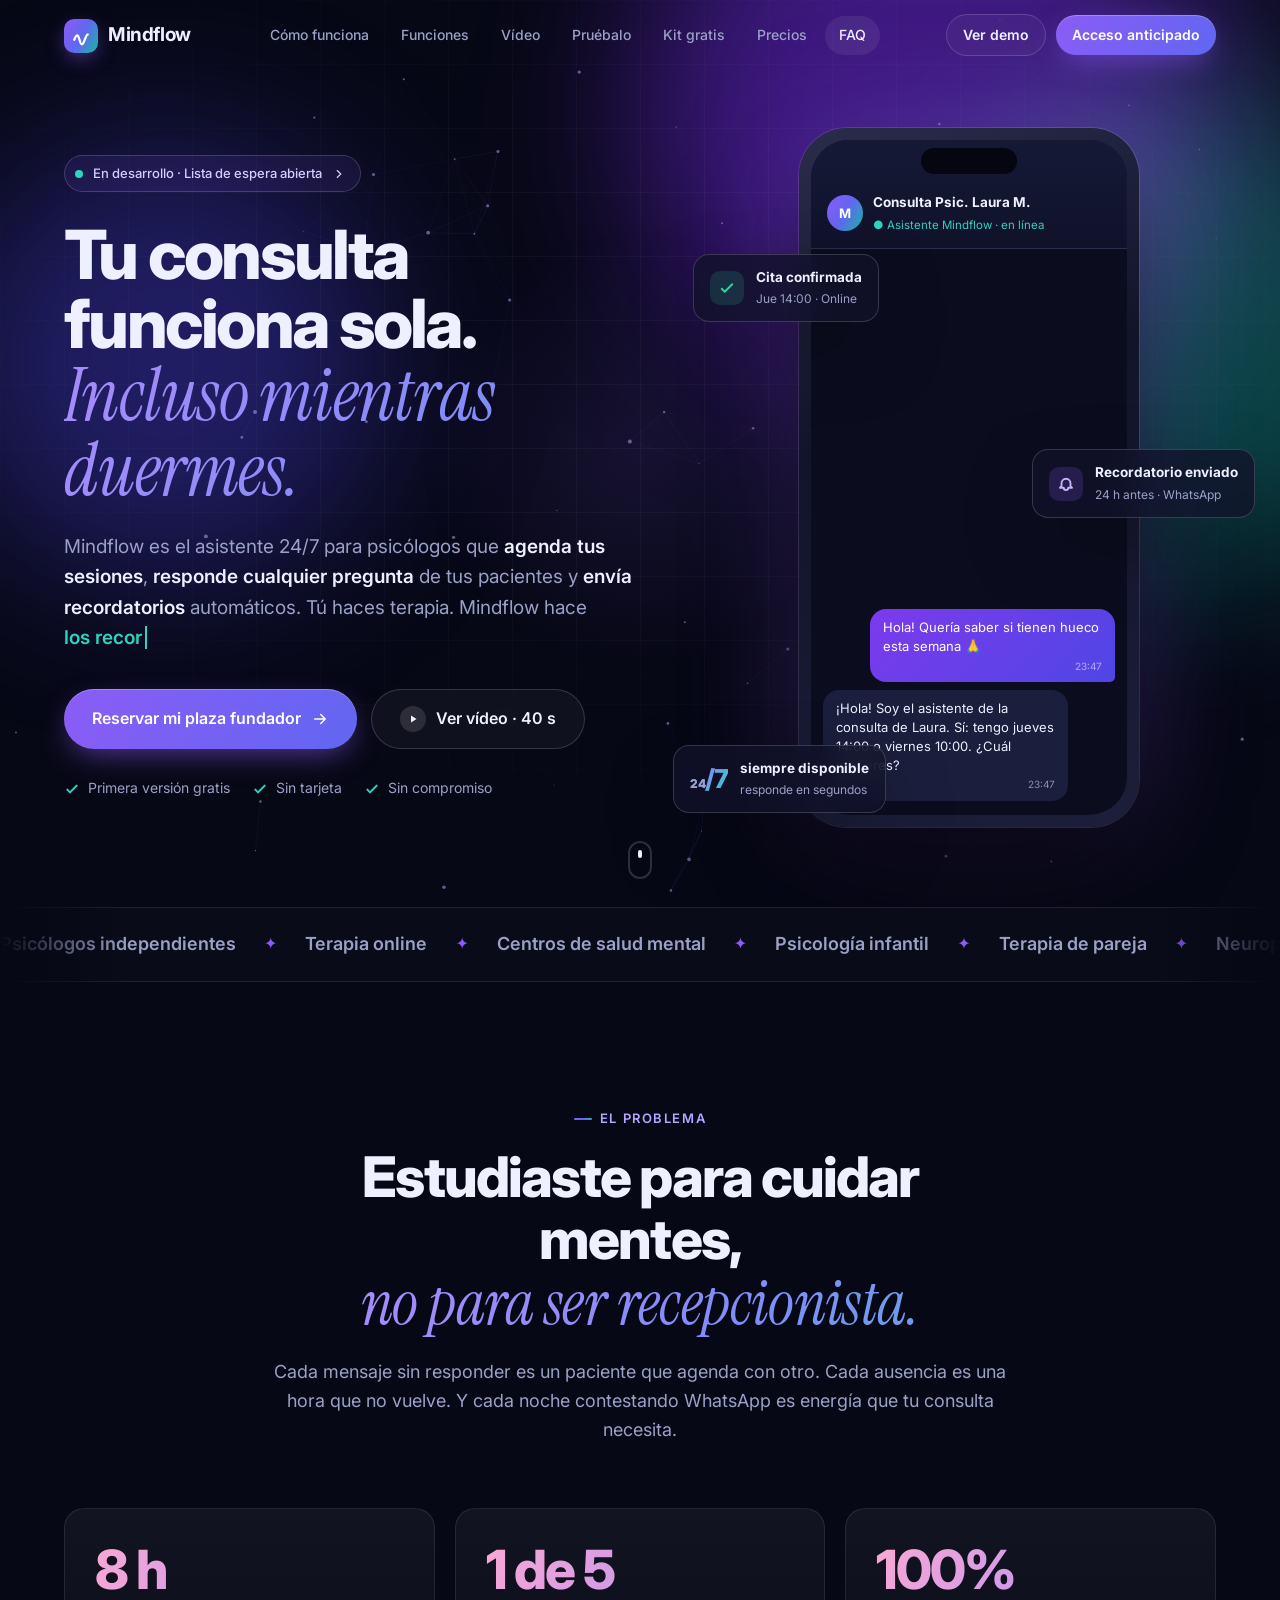
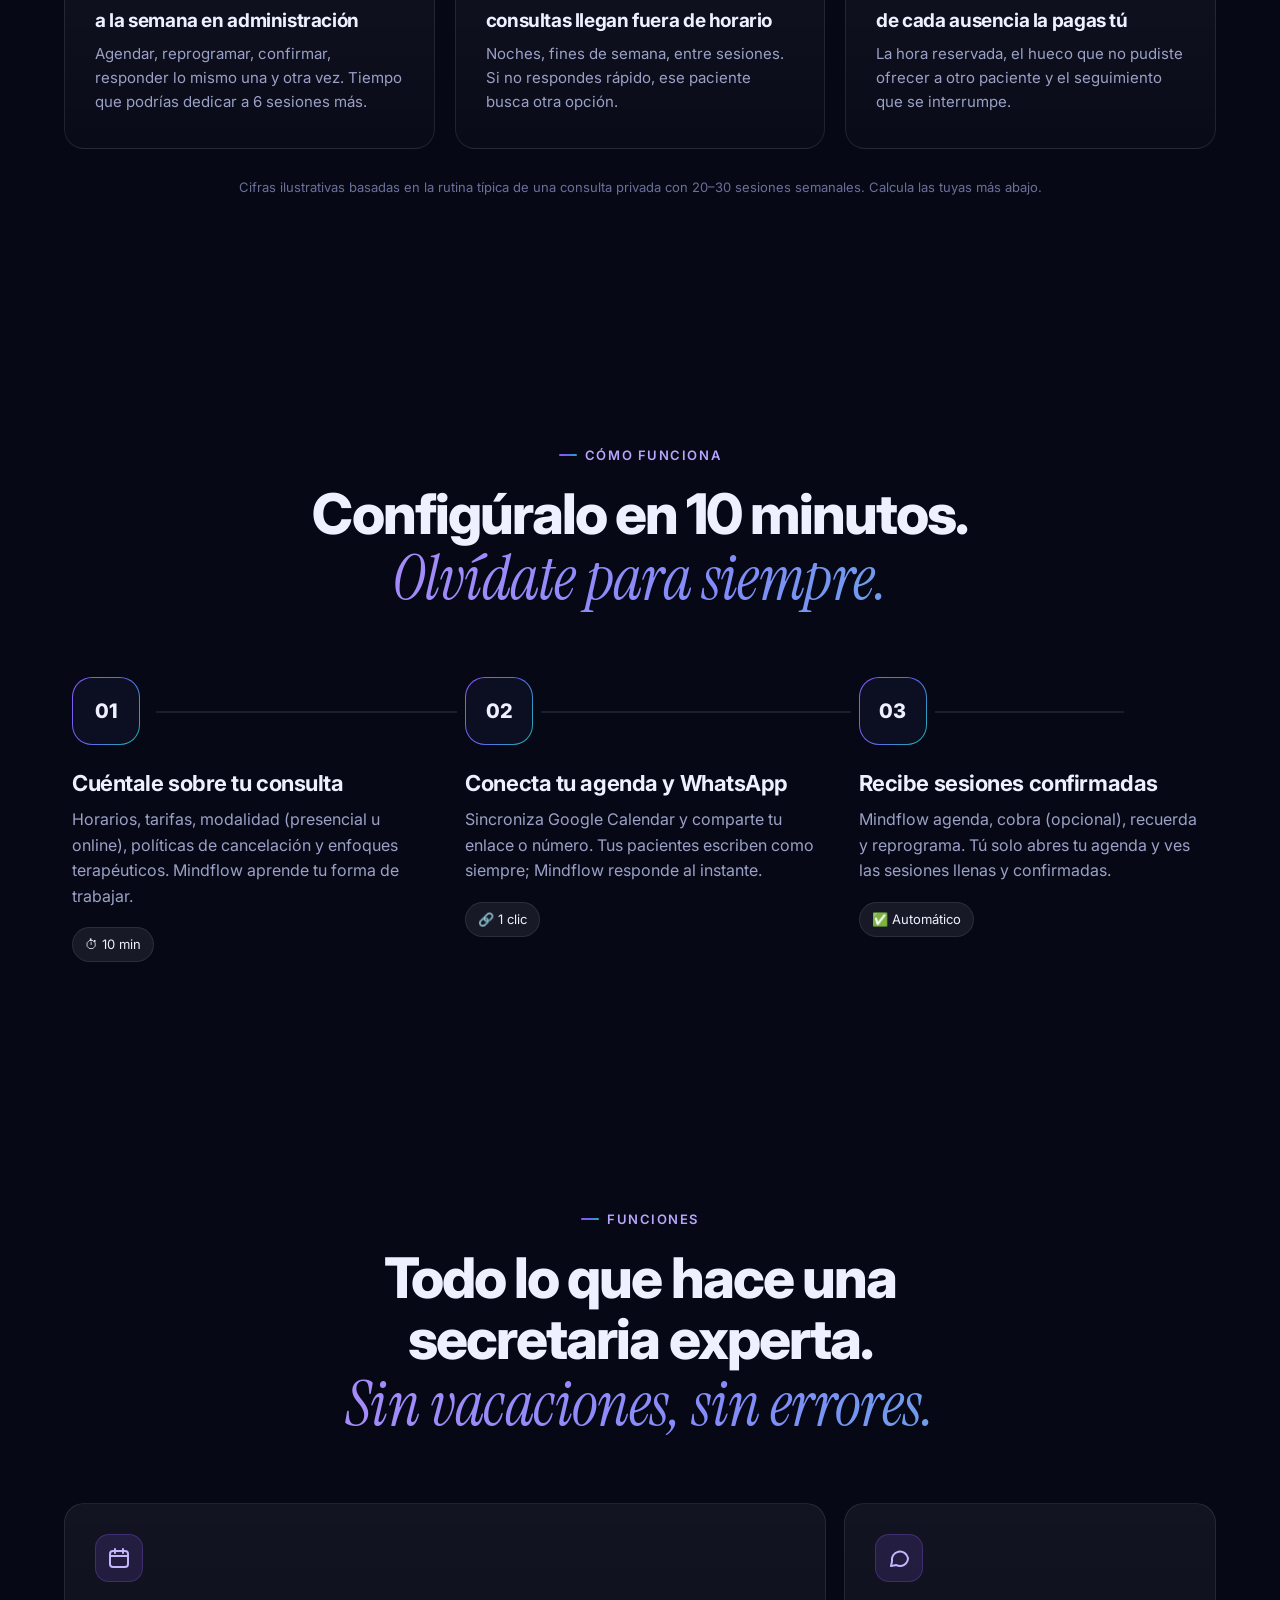
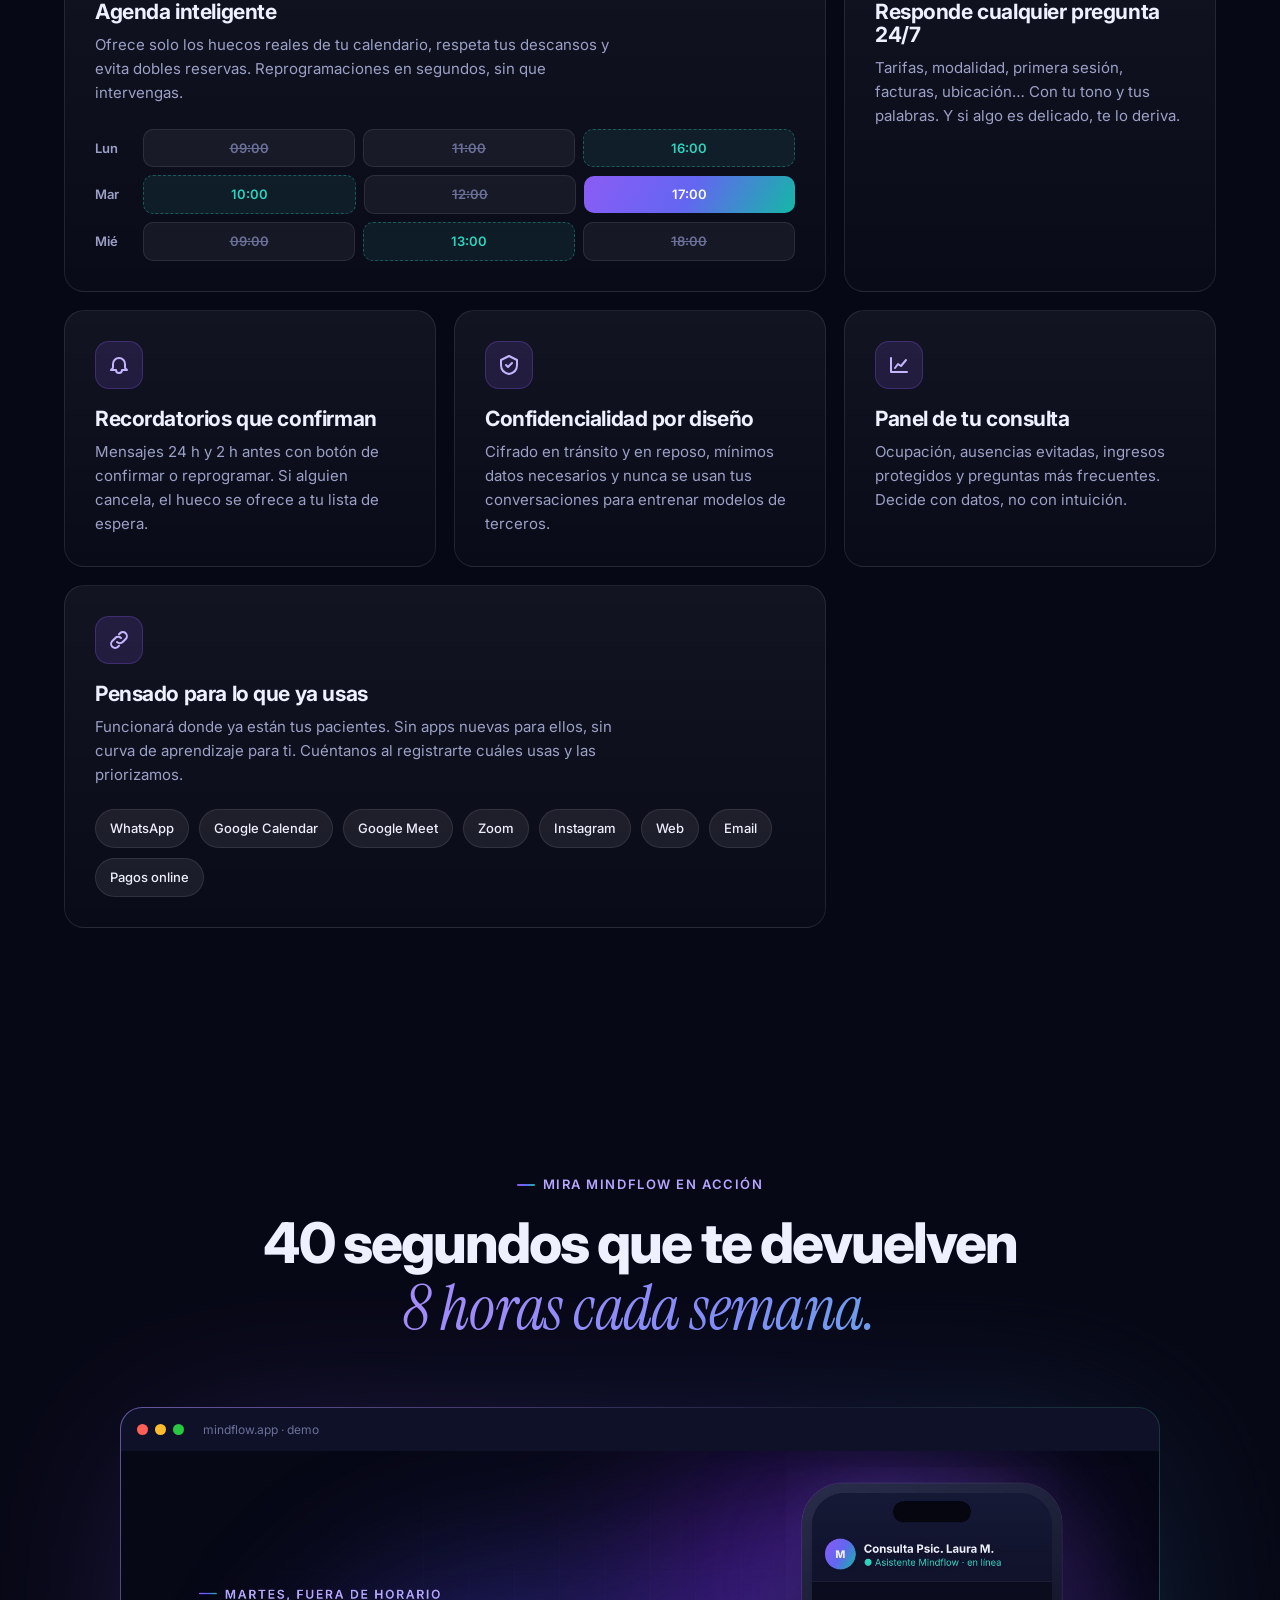
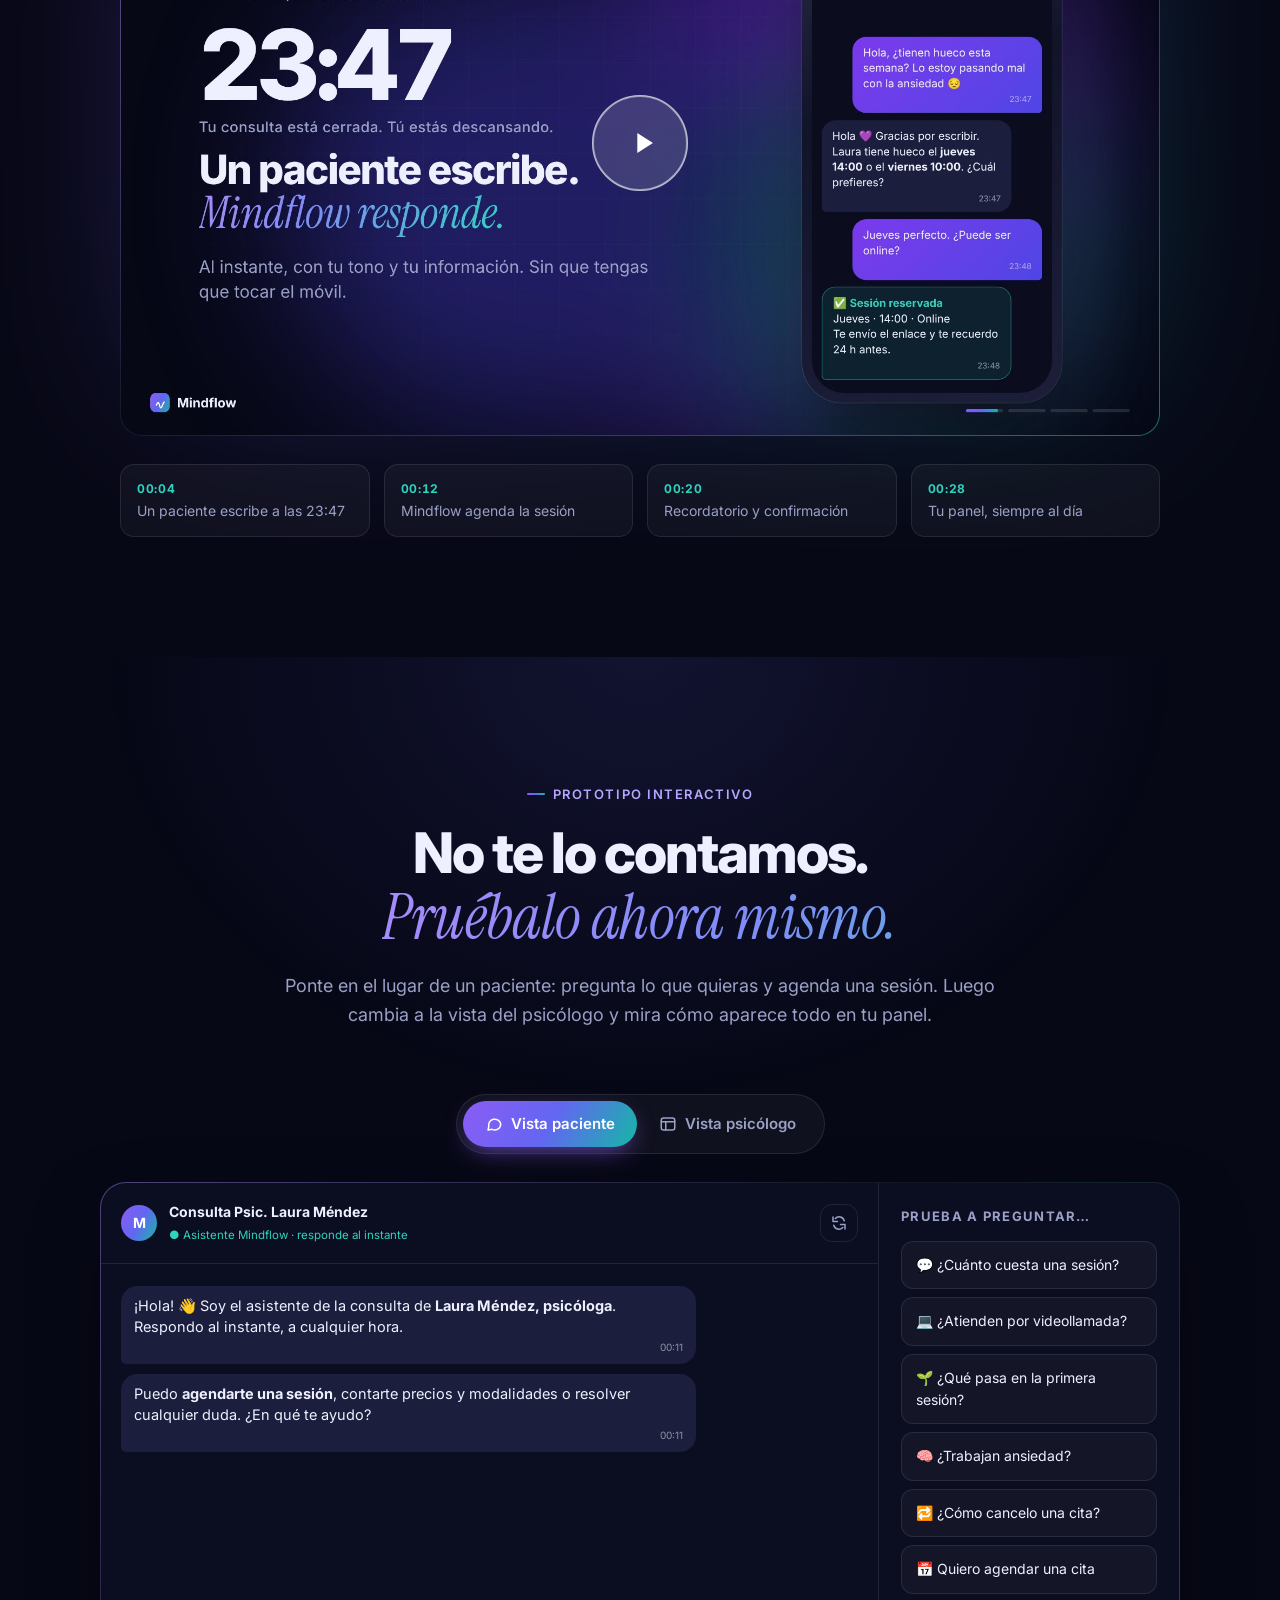
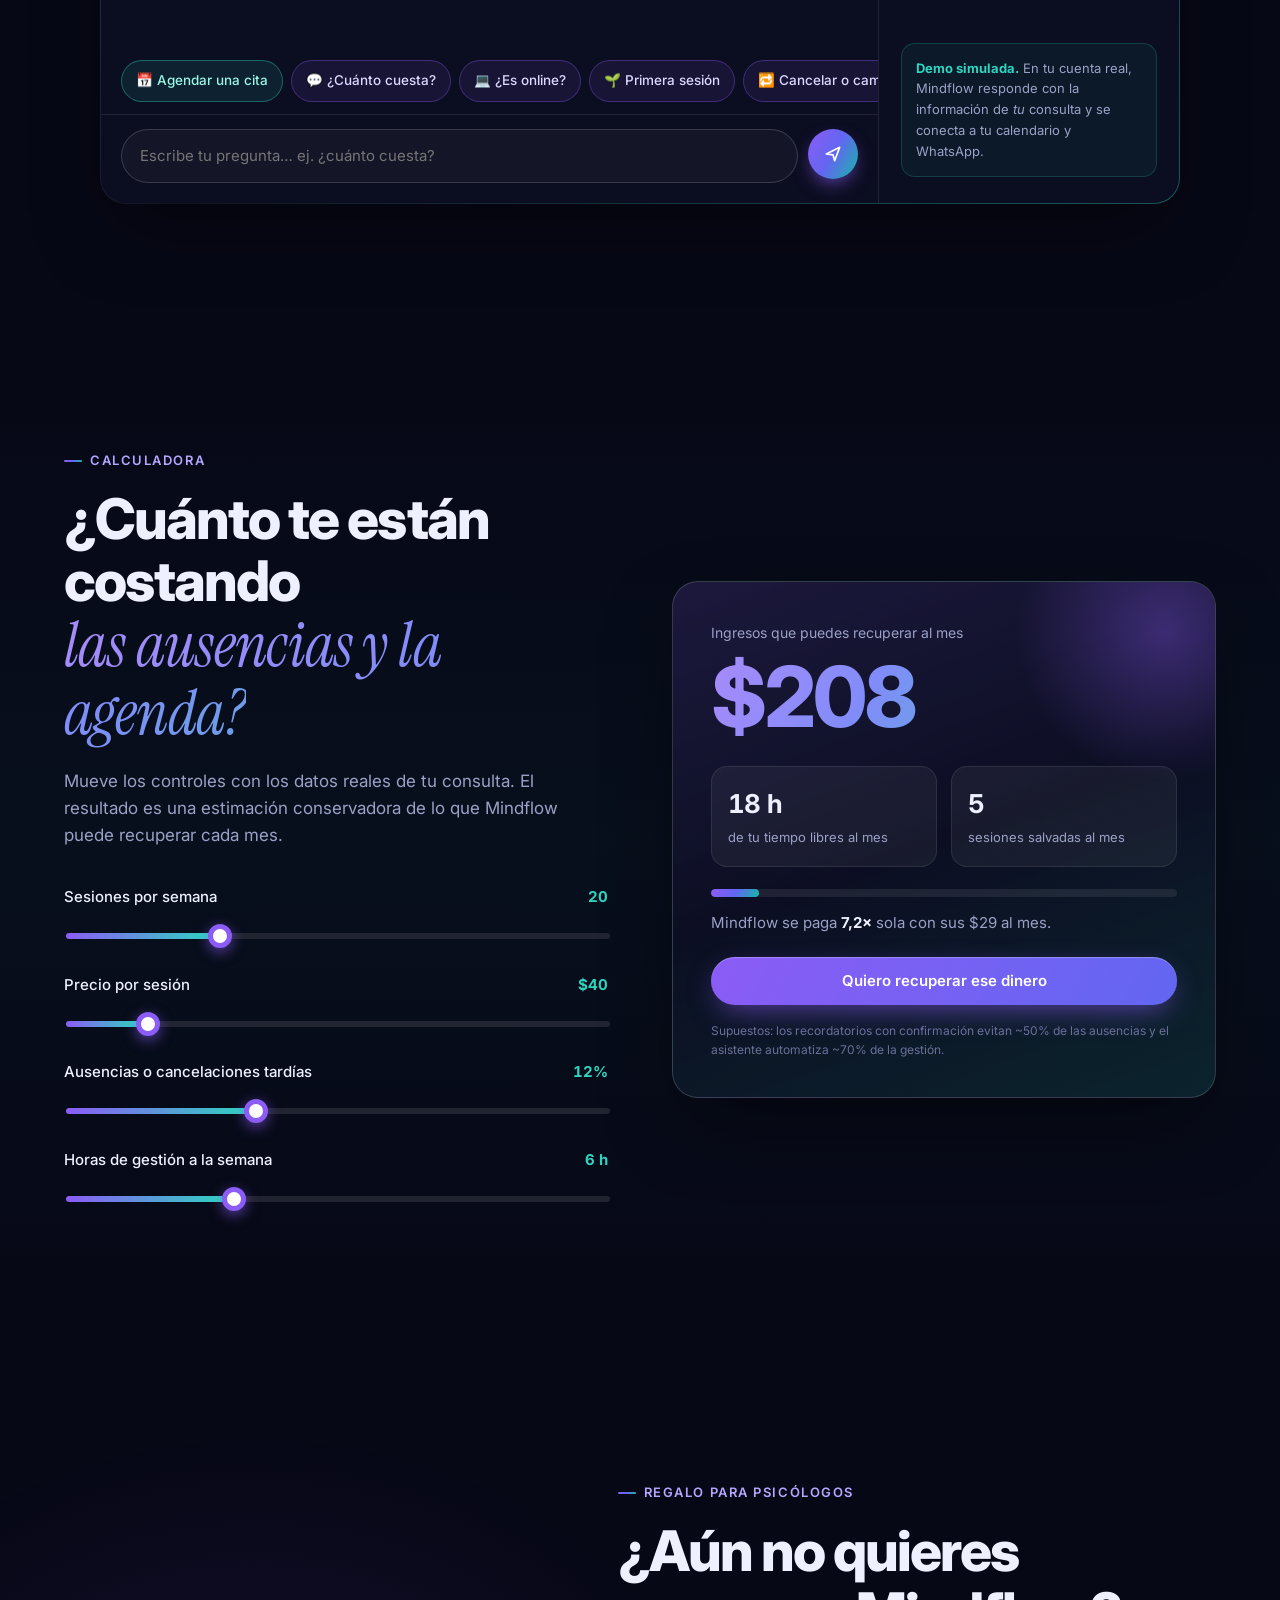
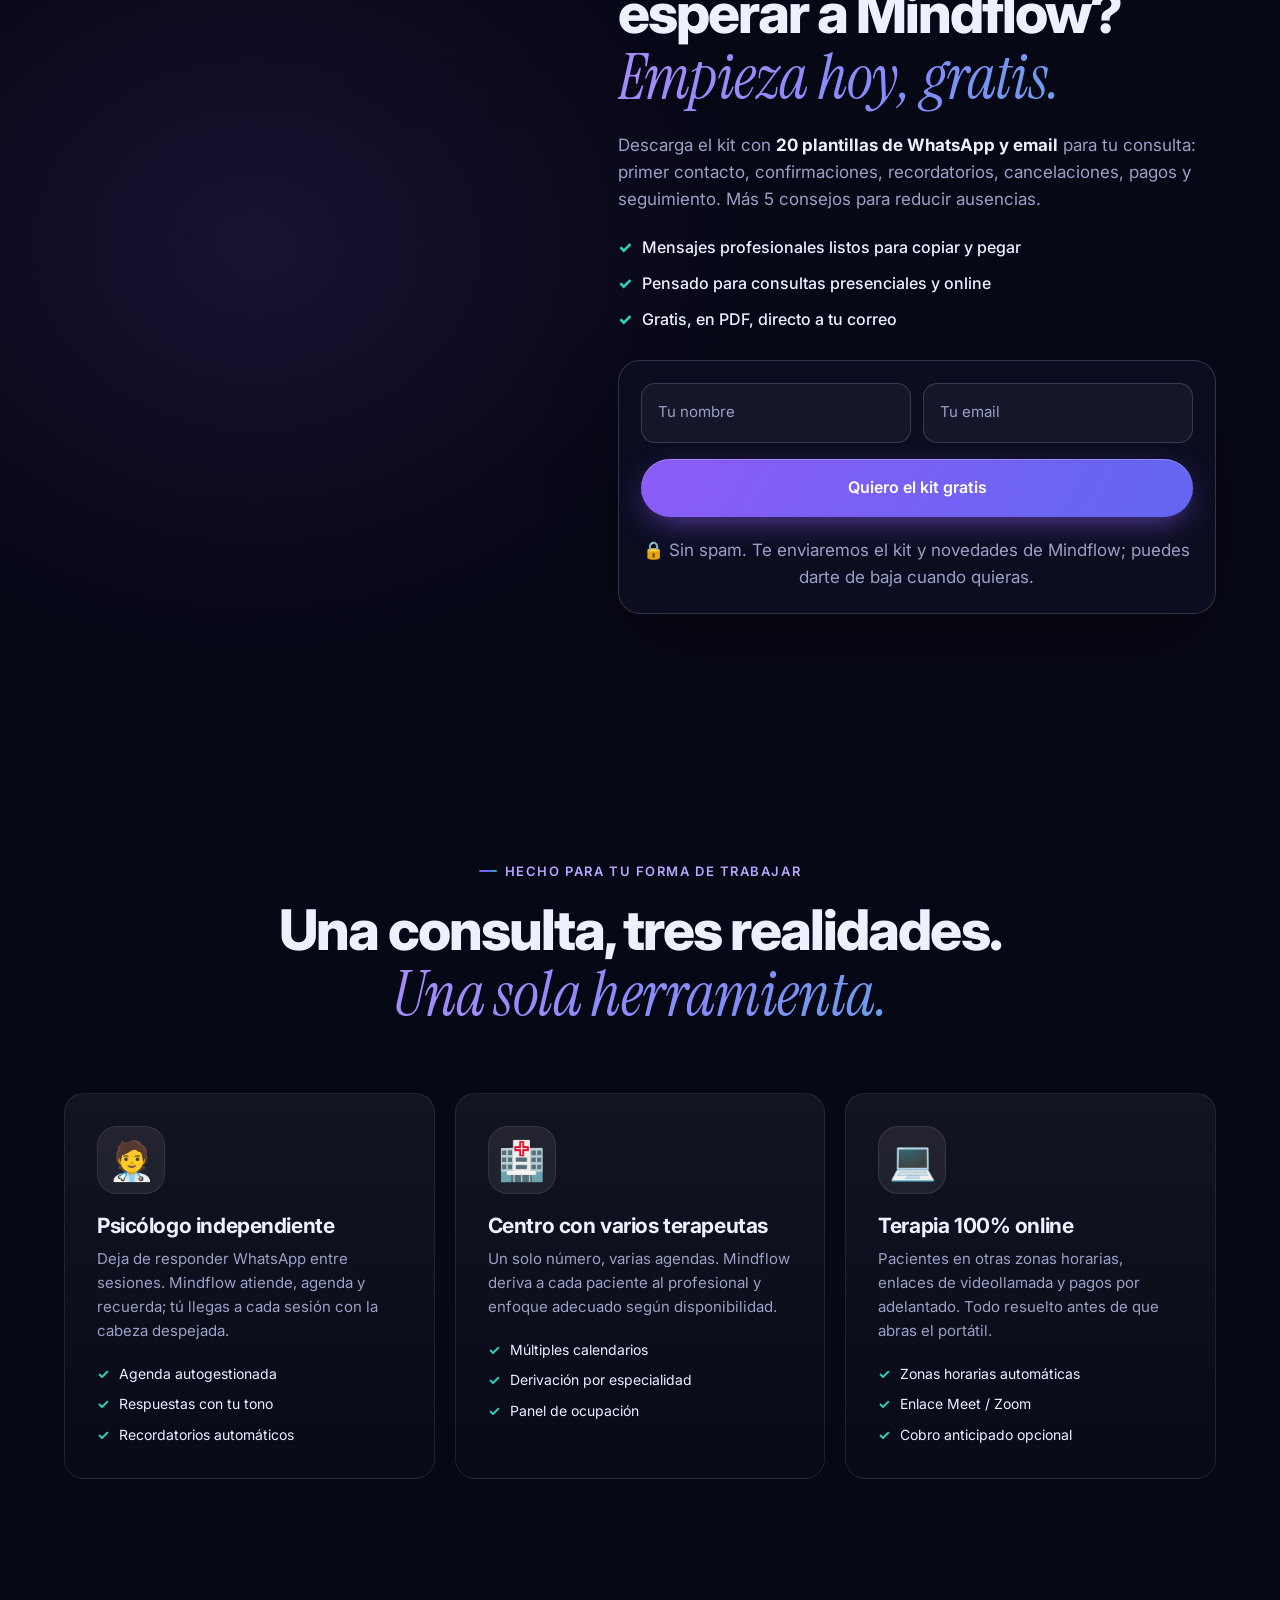
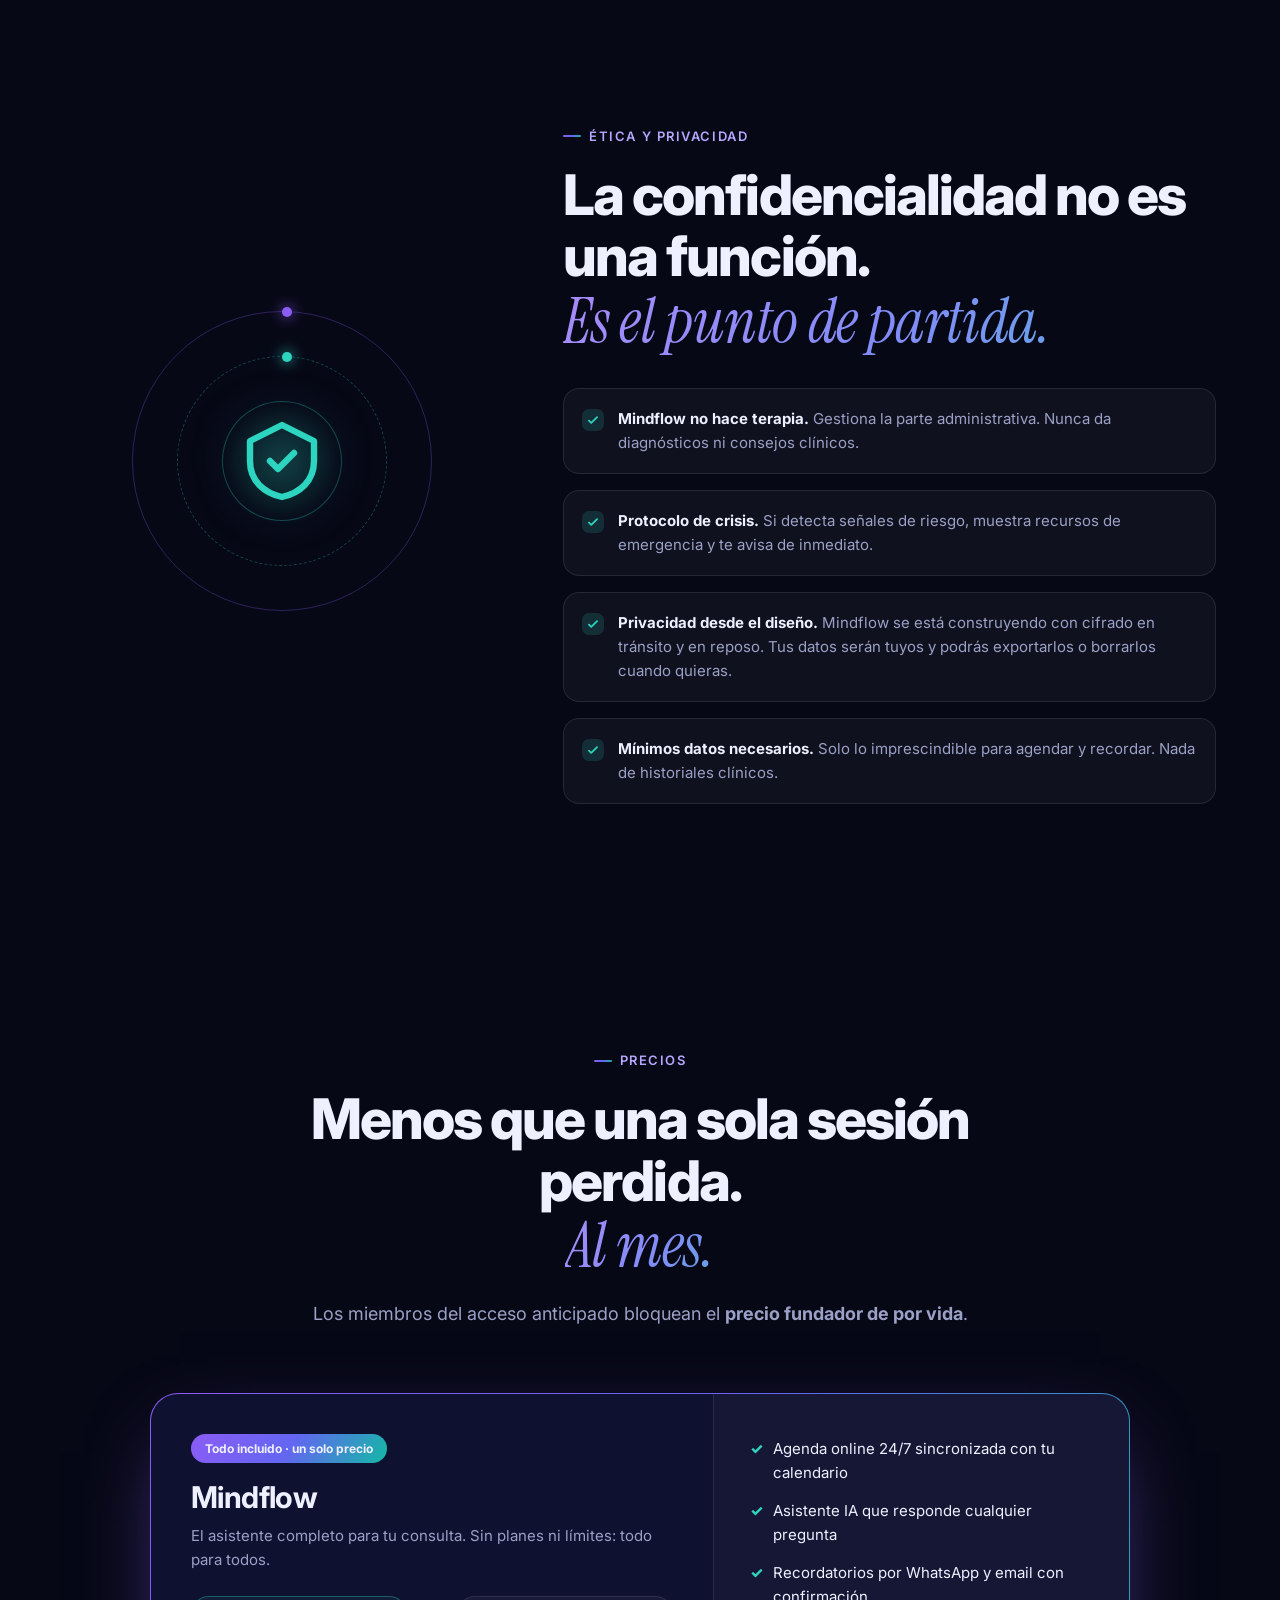
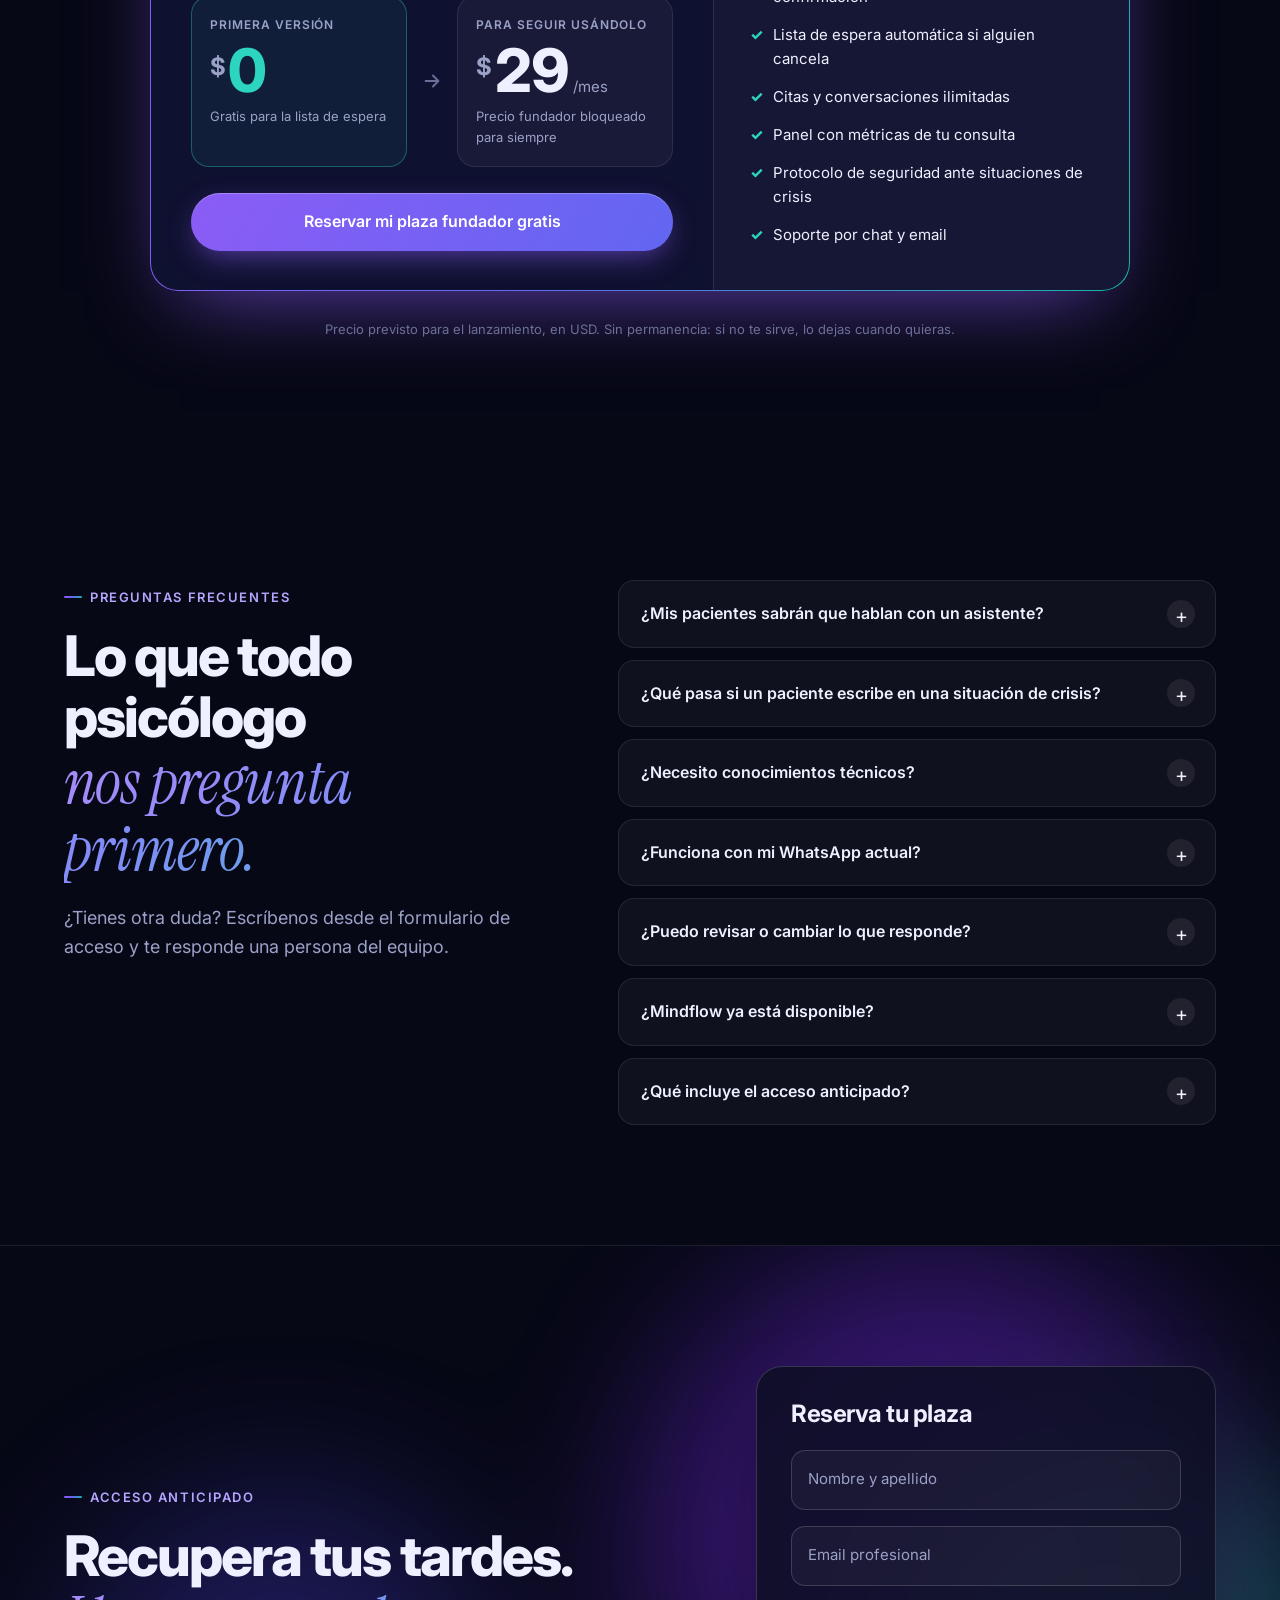
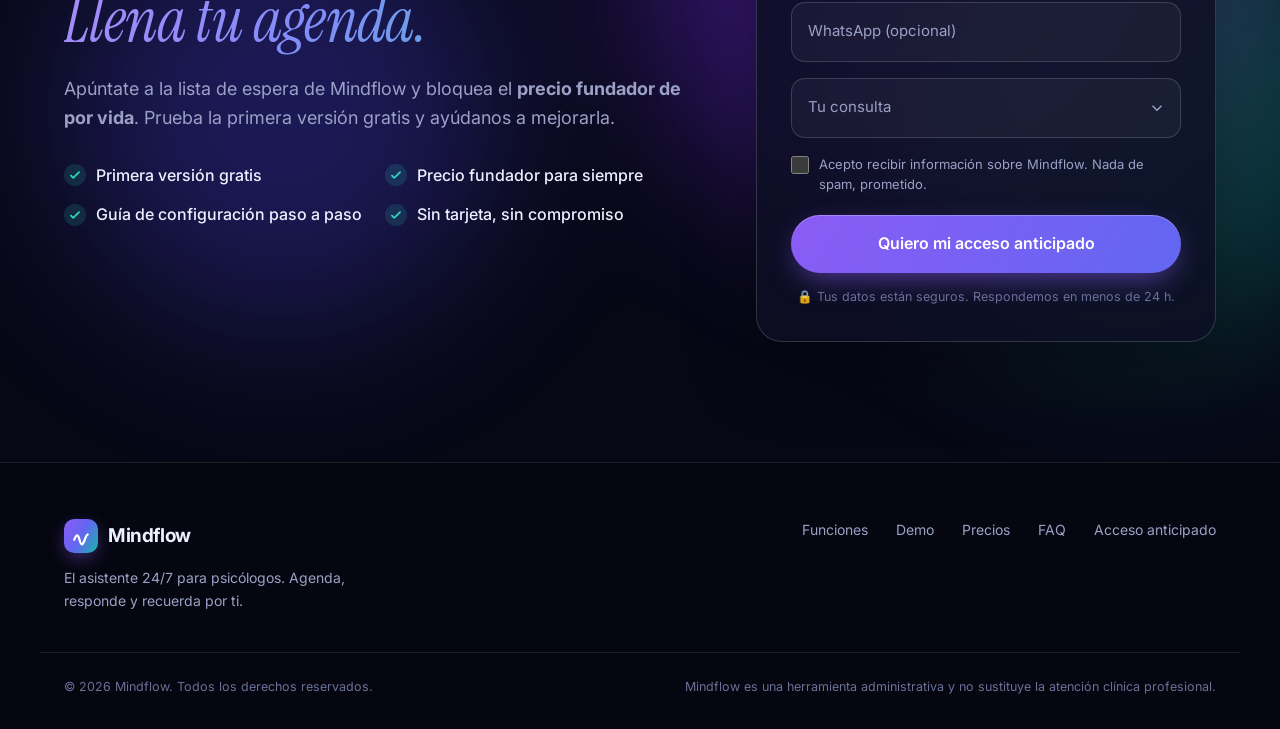
==== commit dbf50a98: "Dominio definitivo: mindflowbot.netlify.app Co-Authored-By: Claude Opus 5.5 <noreply@anthropic.com> " ====
--- a/index.html
+++ b/index.html
@@ -9,12 +9,12 @@
   <meta property="og:title" content="Mindflow — Tu consulta funciona sola, incluso mientras duermes">
   <meta property="og:description" content="Agenda, responde y recuerda por ti. El asistente 24/7 diseñado para psicólogos.">
   <meta property="og:type" content="website">
-  <meta property="og:url" content="https://mindflowbotweb1.netlify.app/">
-  <meta property="og:image" content="https://mindflowbotweb1.netlify.app/assets/img/og-cover.jpg">
+  <meta property="og:url" content="https://mindflowbot.netlify.app/">
+  <meta property="og:image" content="https://mindflowbot.netlify.app/assets/img/og-cover.jpg">
   <meta property="og:image:width" content="1920">
   <meta property="og:image:height" content="1080">
   <meta name="twitter:card" content="summary_large_image">
-  <link rel="canonical" href="https://mindflowbotweb1.netlify.app/">
+  <link rel="canonical" href="https://mindflowbot.netlify.app/">
   <link rel="icon" href="data:image/svg+xml,%3Csvg xmlns='http://www.w3.org/2000/svg' viewBox='0 0 64 64'%3E%3Cdefs%3E%3ClinearGradient id='g' x1='0' y1='0' x2='1' y2='1'%3E%3Cstop offset='0' stop-color='%238B5CF6'/%3E%3Cstop offset='1' stop-color='%232DD4BF'/%3E%3C/linearGradient%3E%3C/defs%3E%3Crect width='64' height='64' rx='16' fill='url(%23g)'/%3E%3Cpath d='M14 42c6-16 10-16 14 0s8 16 14 0 6-12 8-14' stroke='white' stroke-width='5' fill='none' stroke-linecap='round'/%3E%3C/svg%3E">
   <link rel="preconnect" href="https://fonts.googleapis.com">
   <link rel="preconnect" href="https://fonts.gstatic.com" crossorigin>
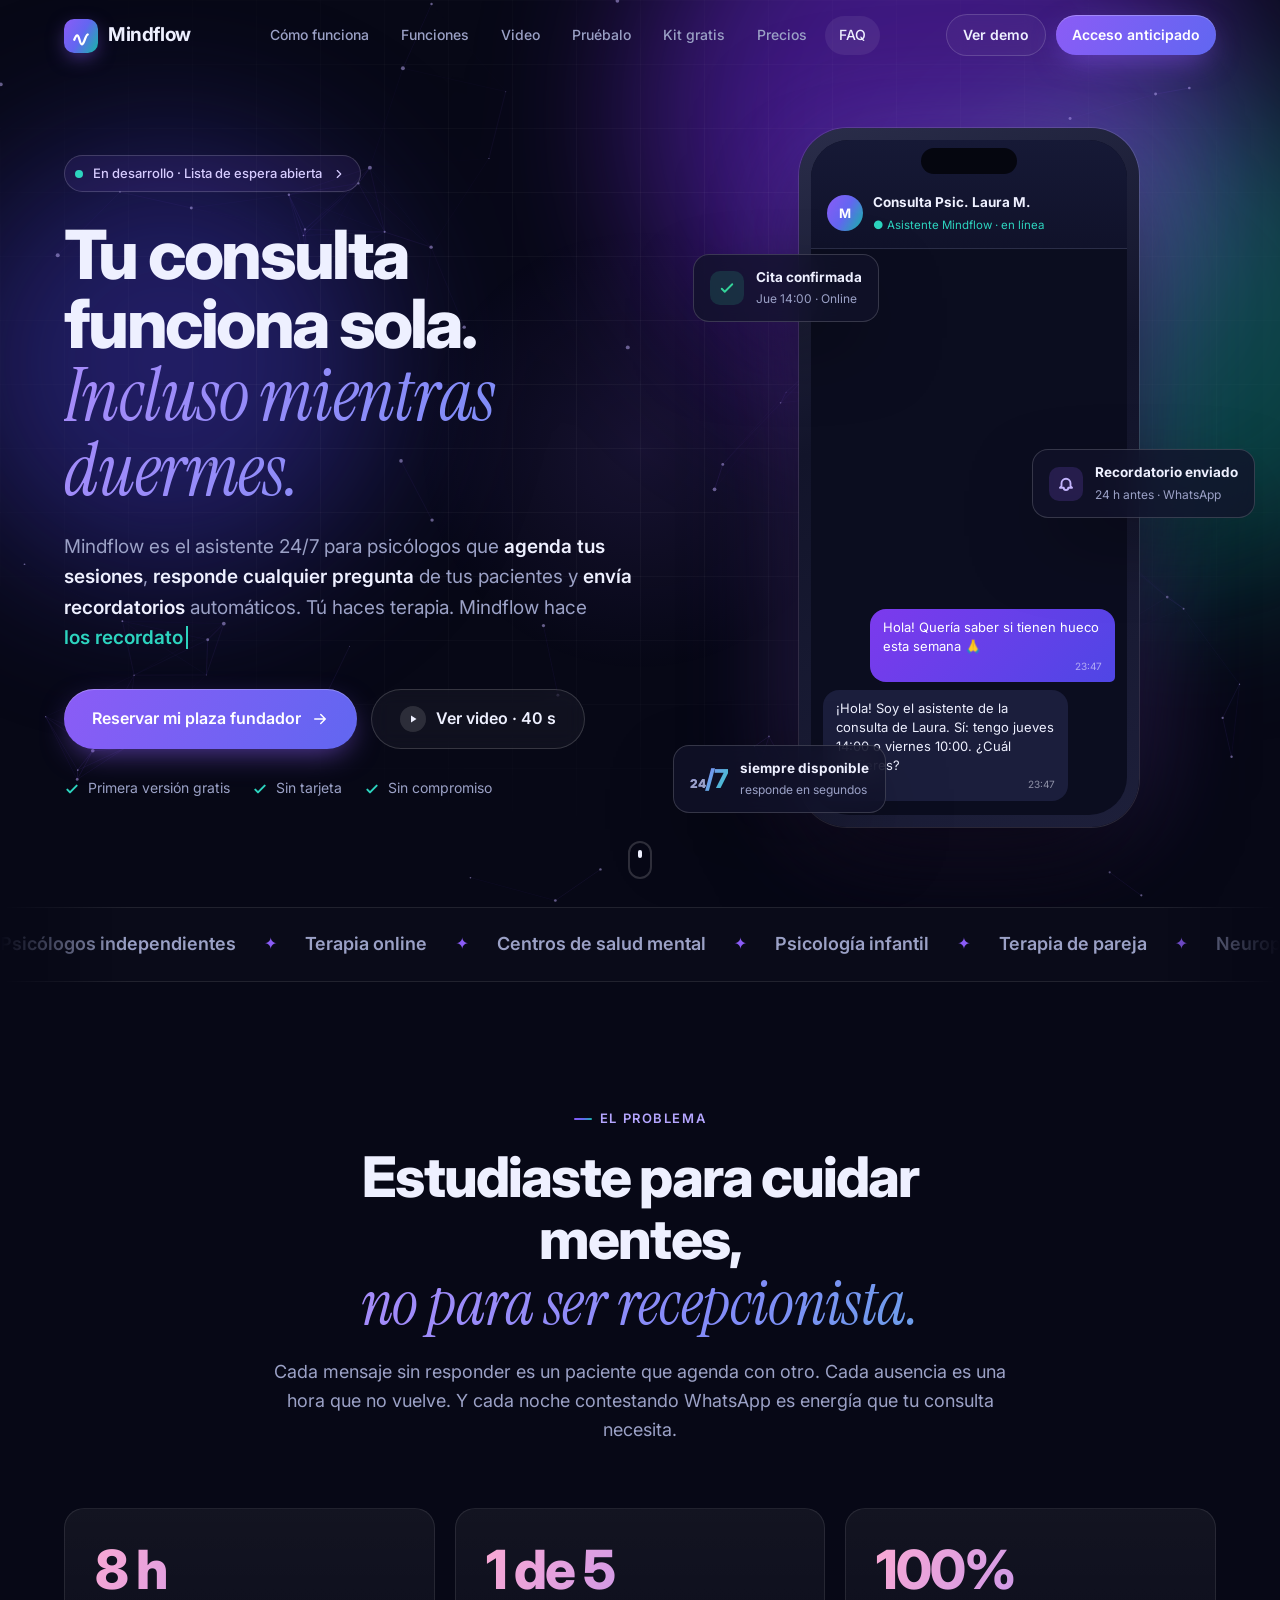
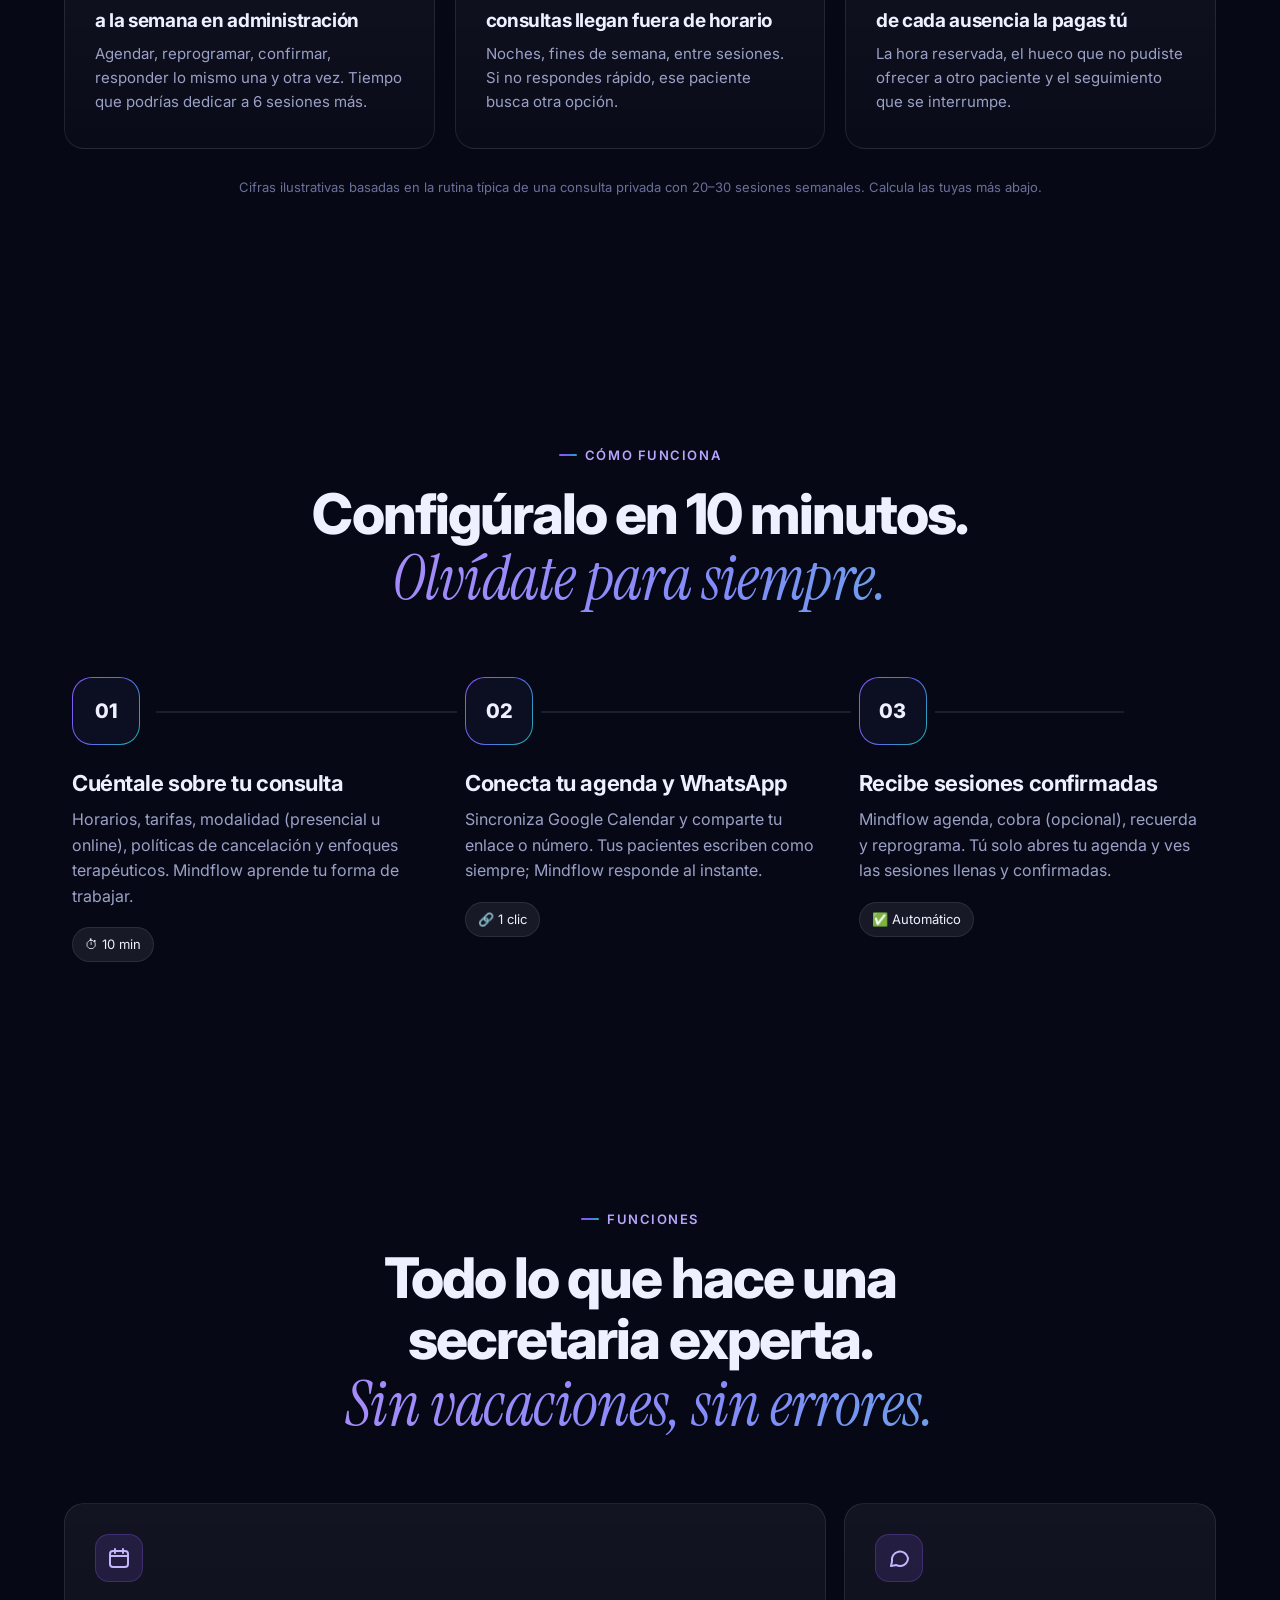
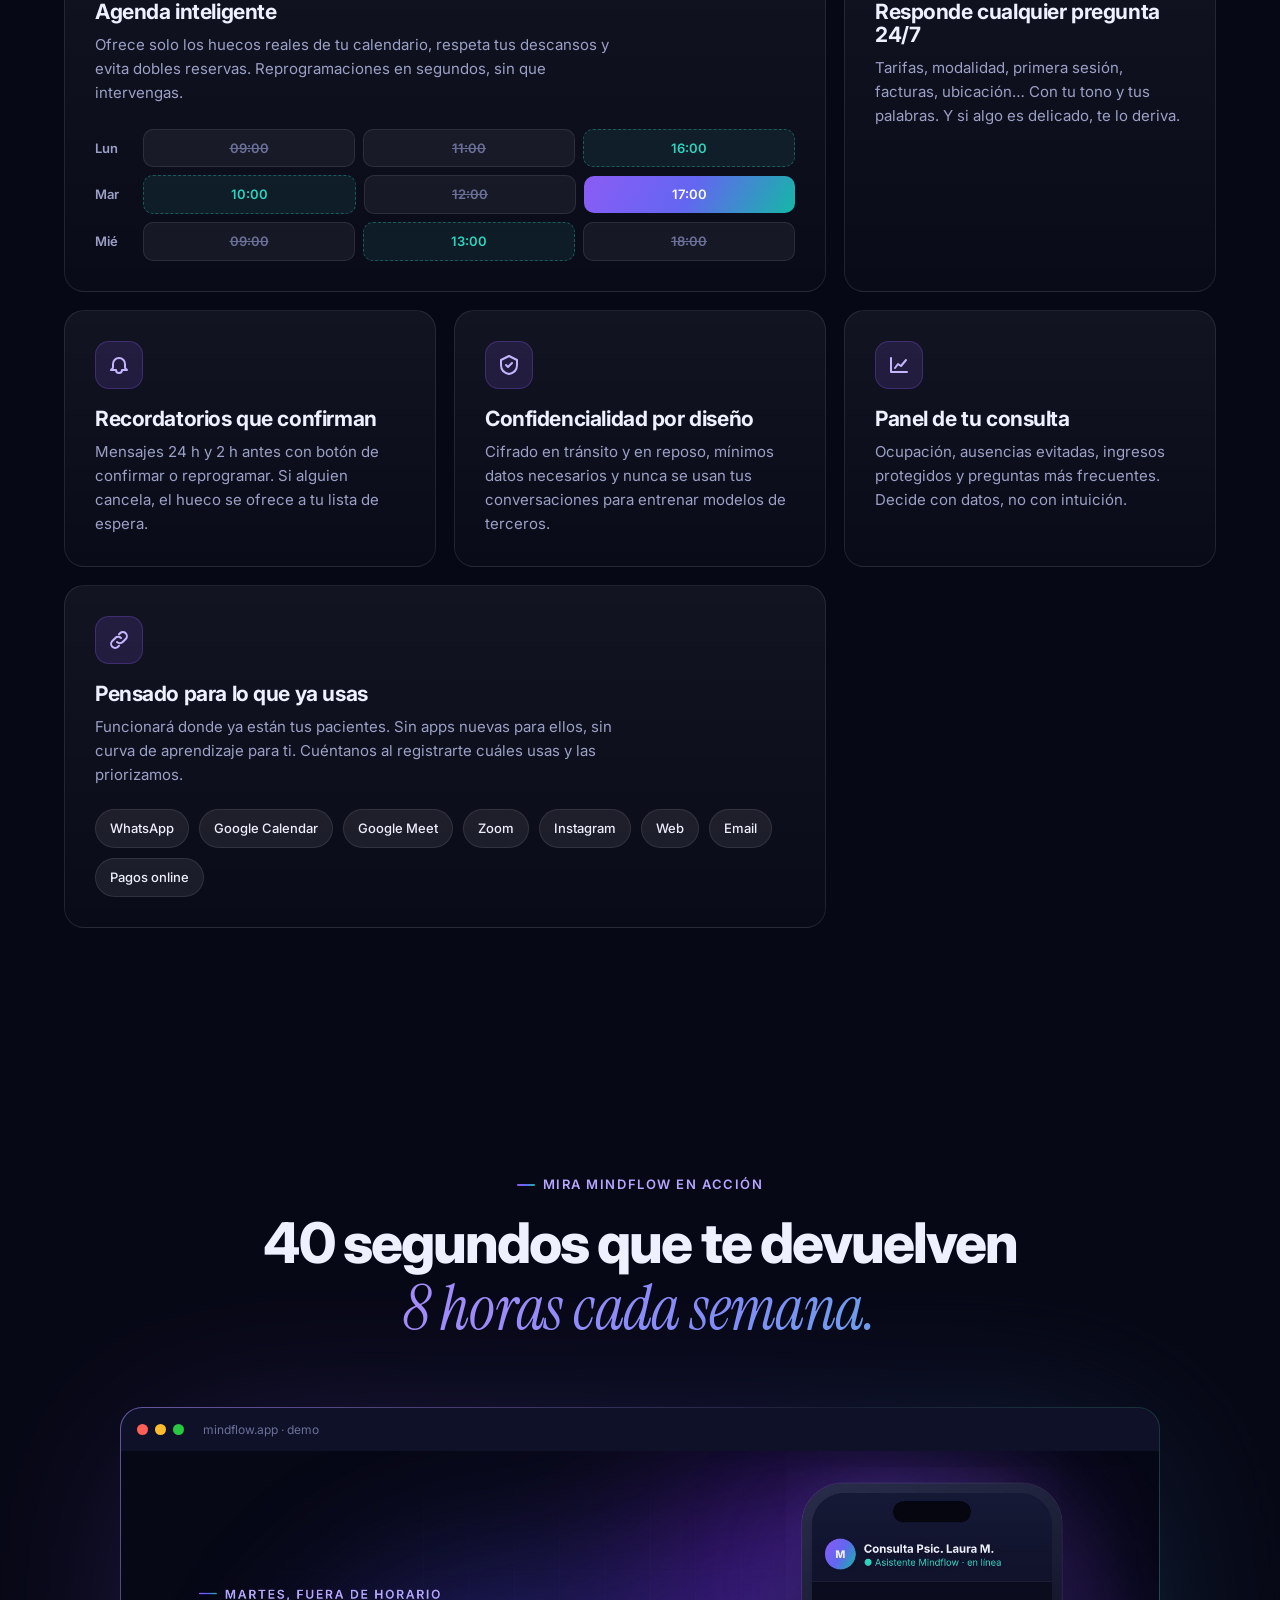
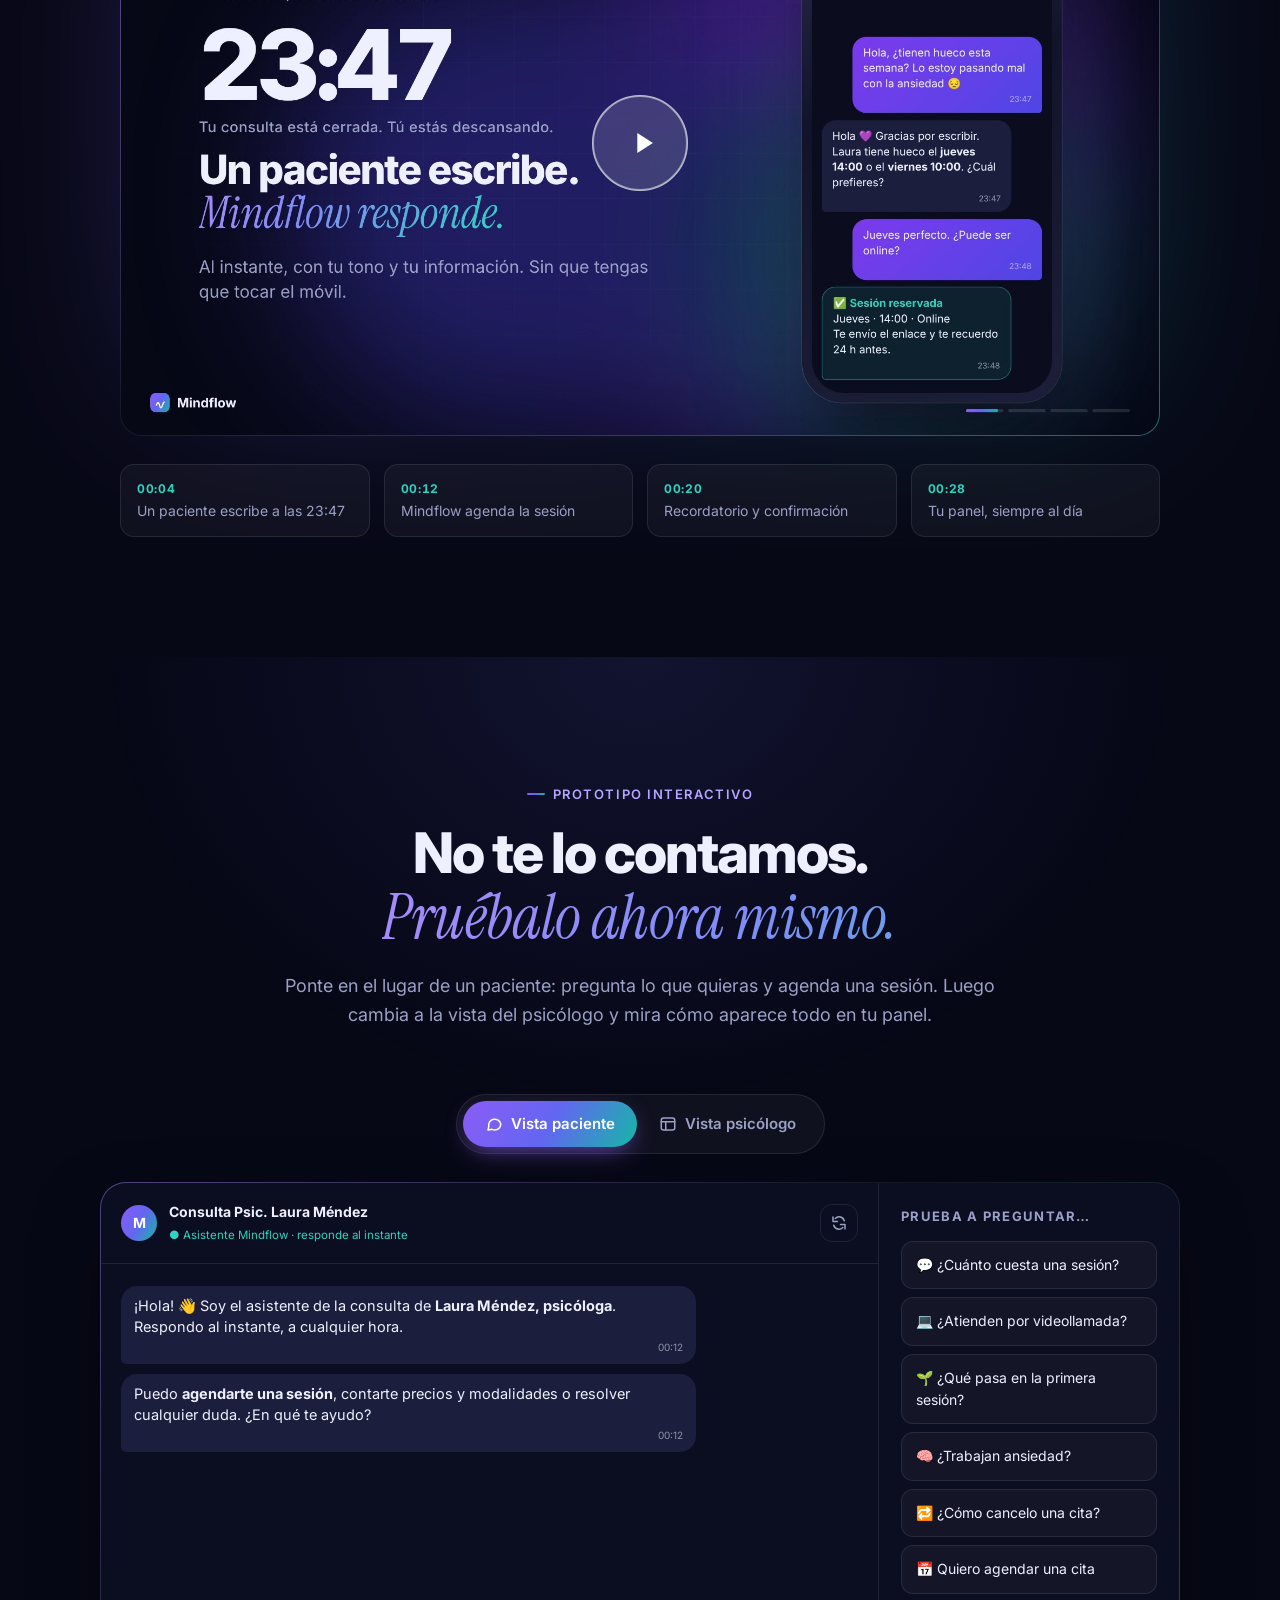
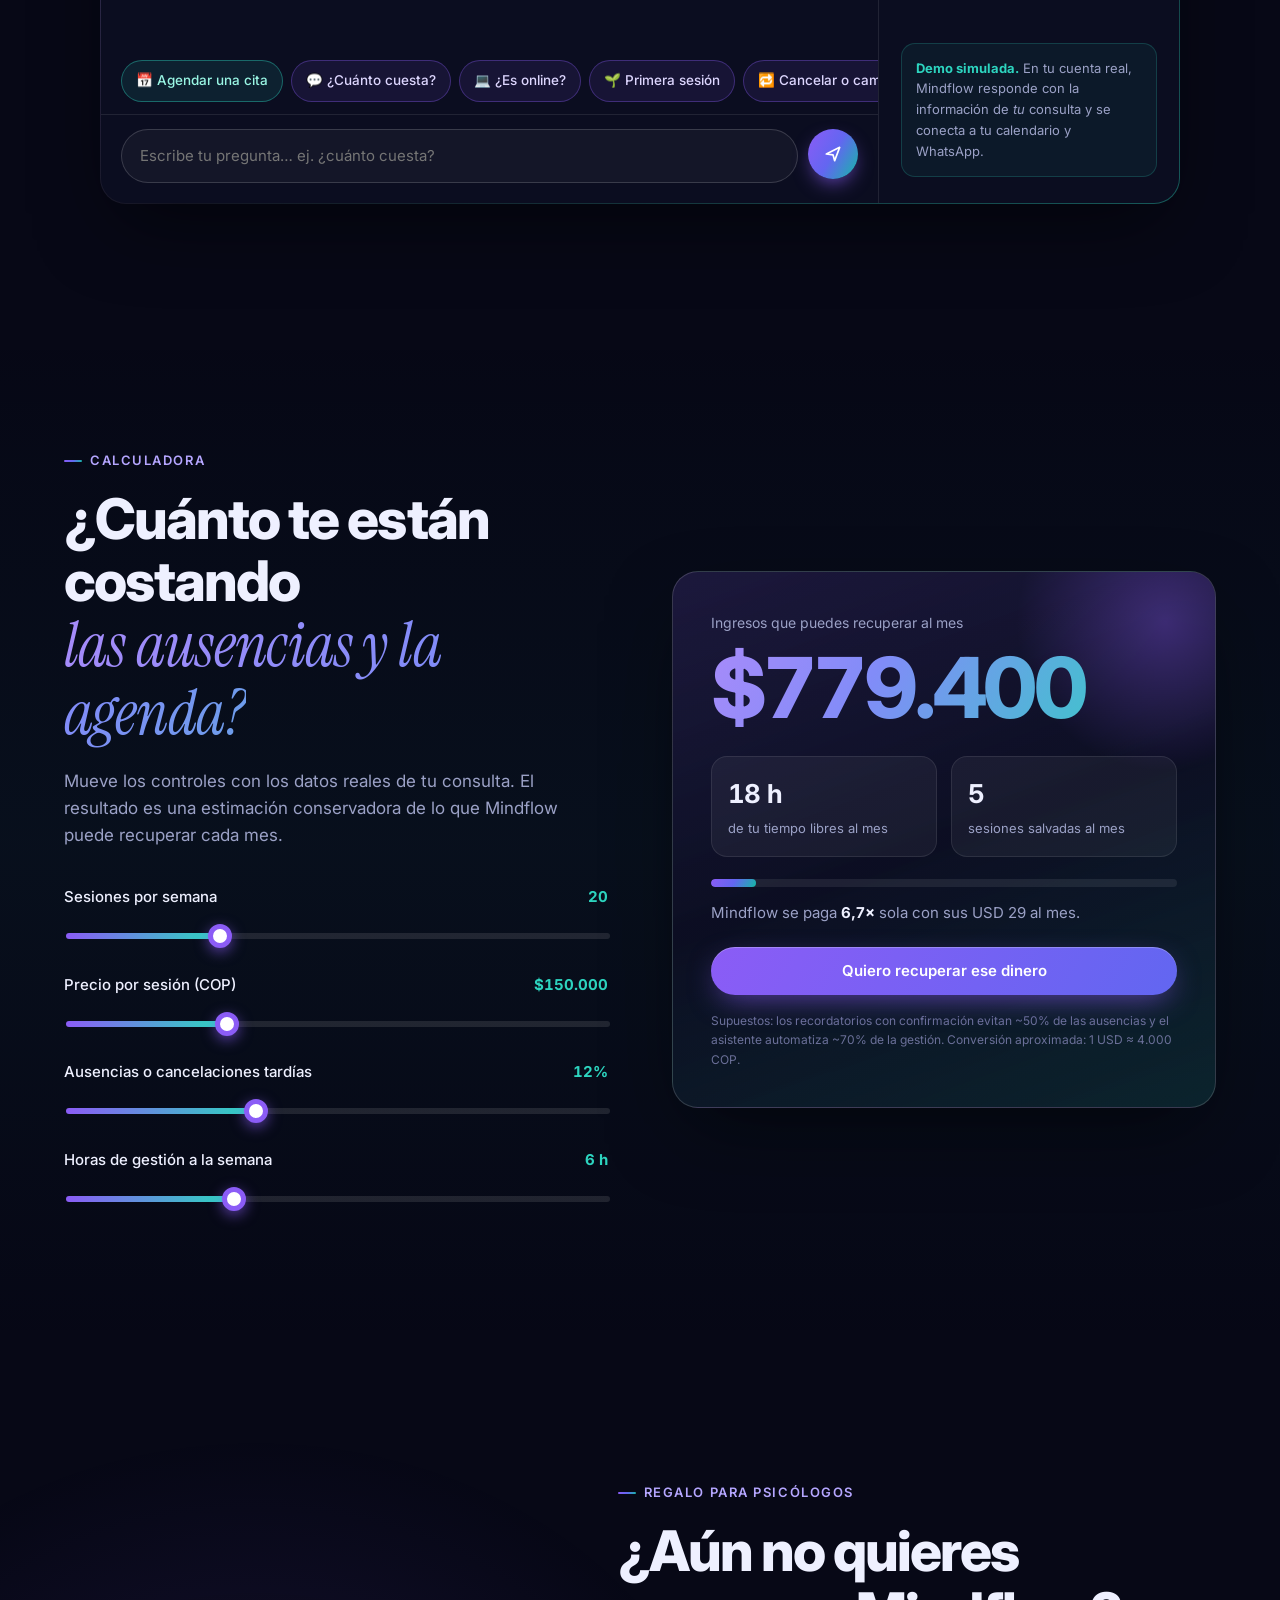
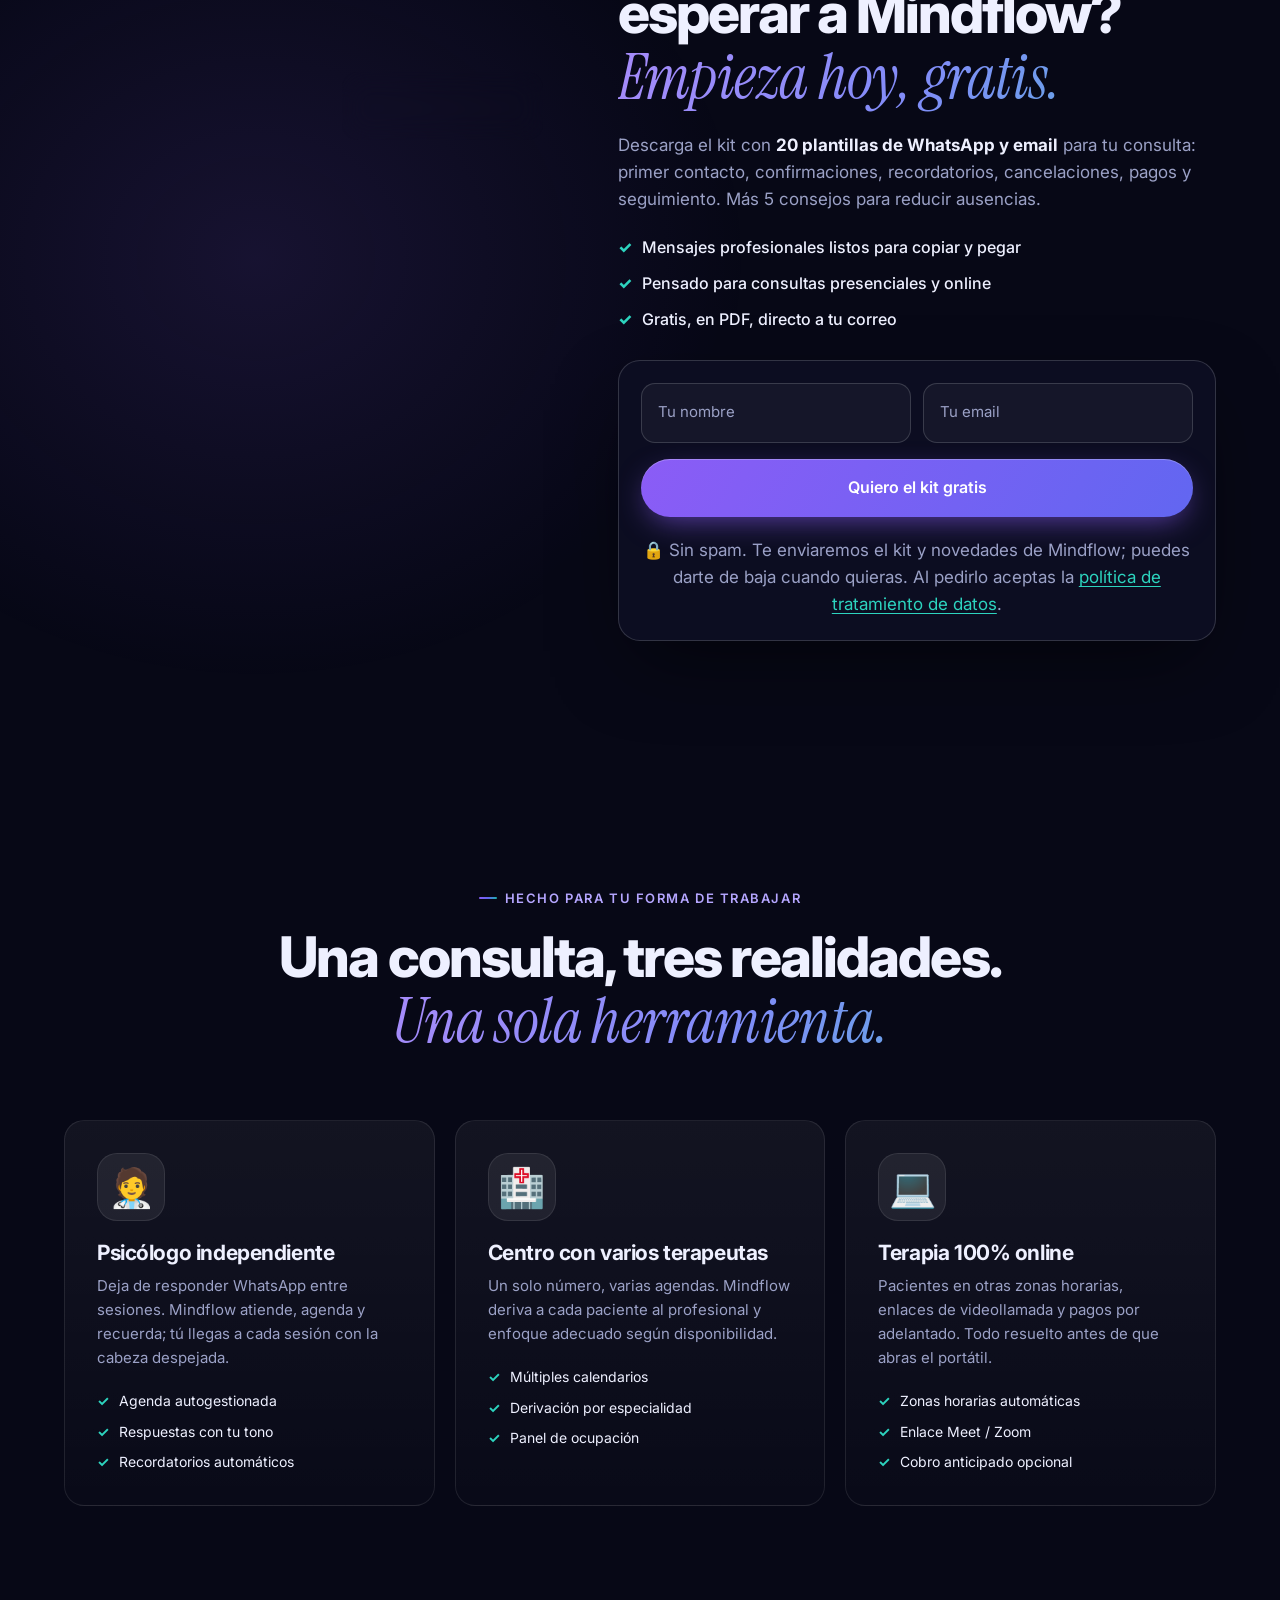
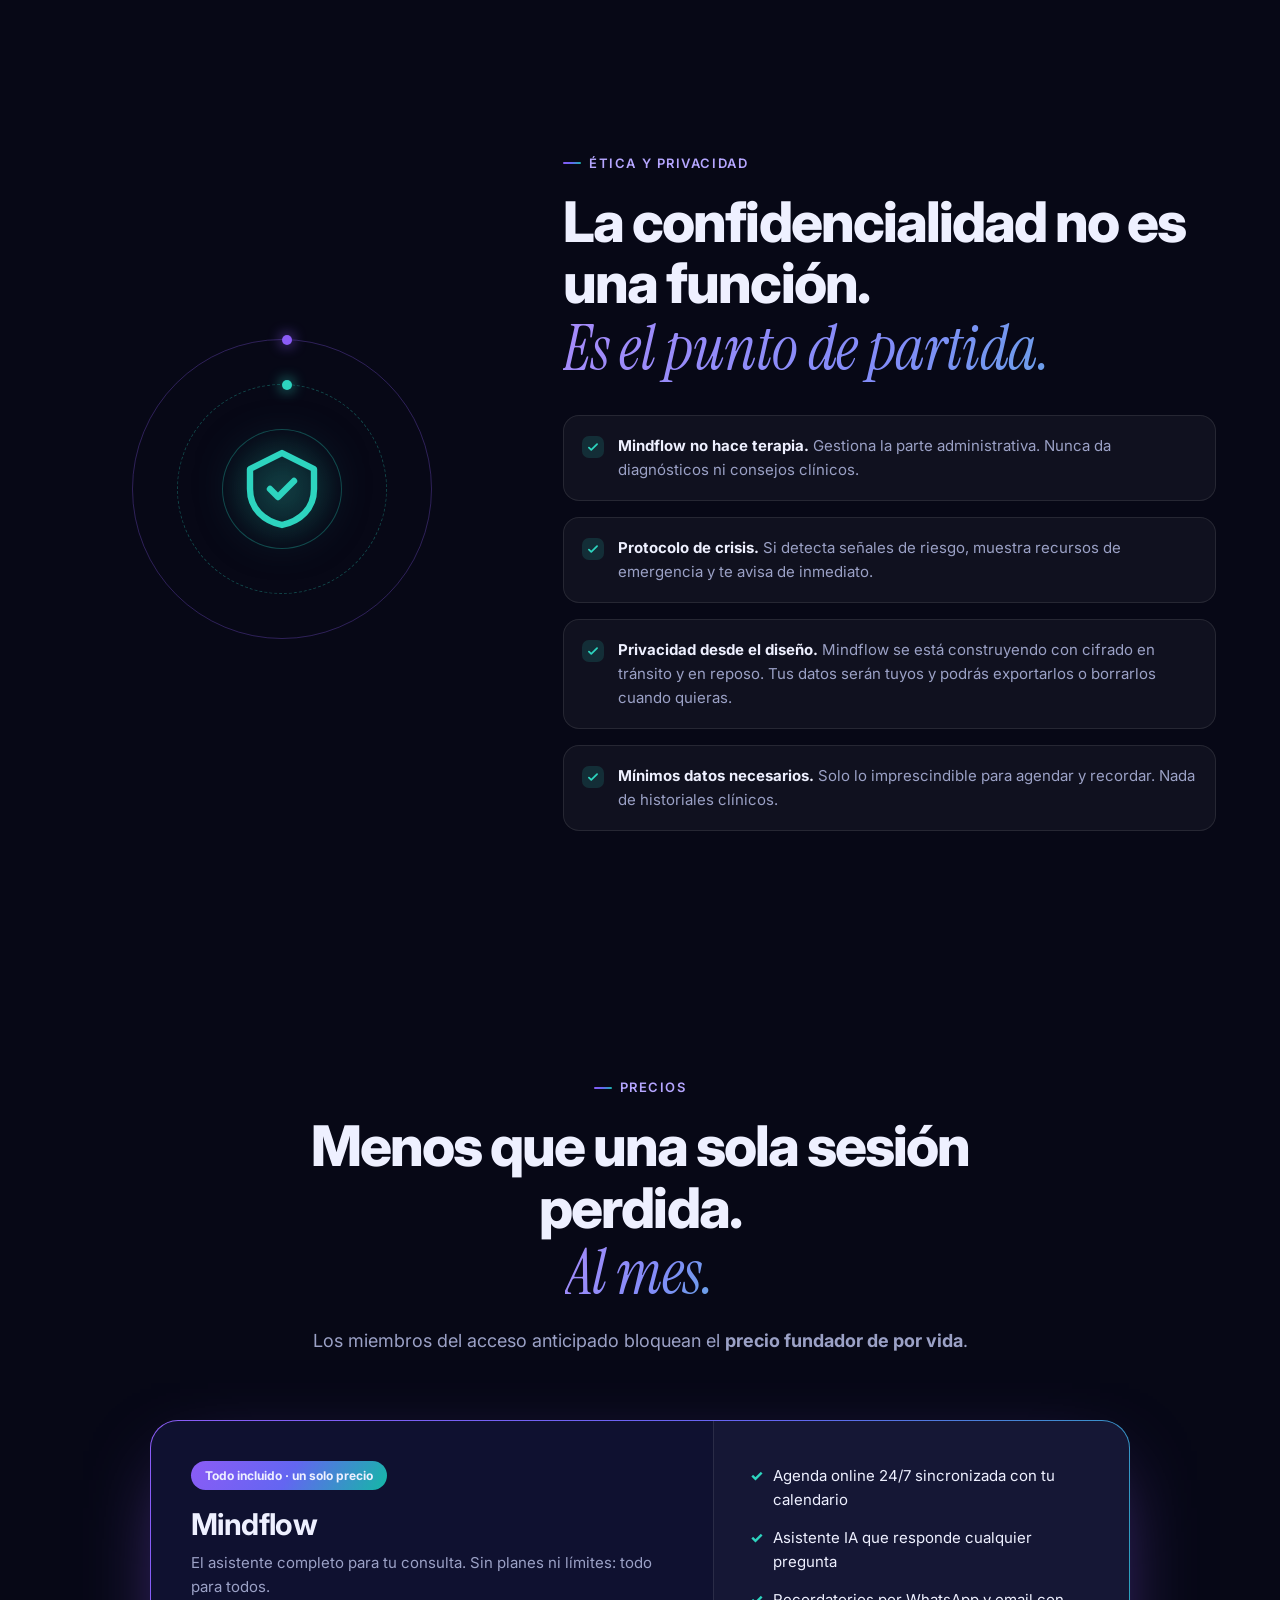
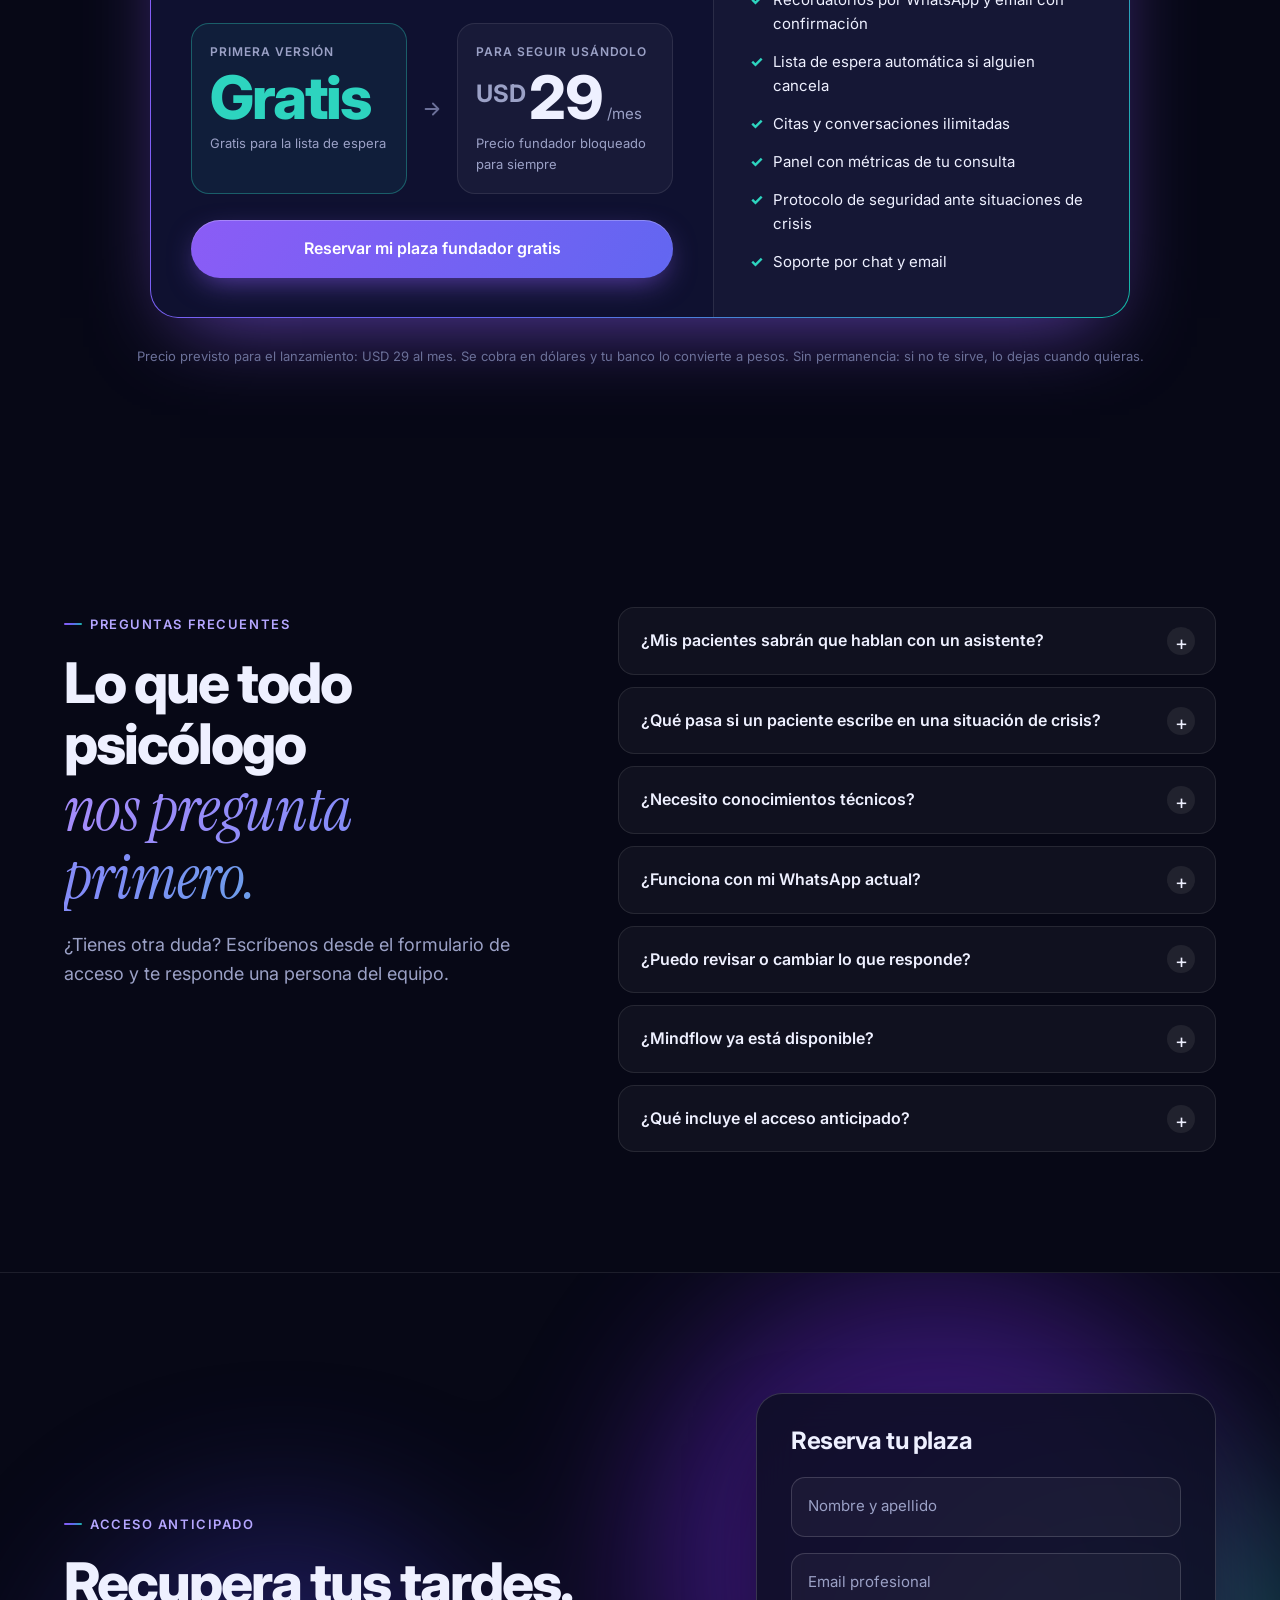
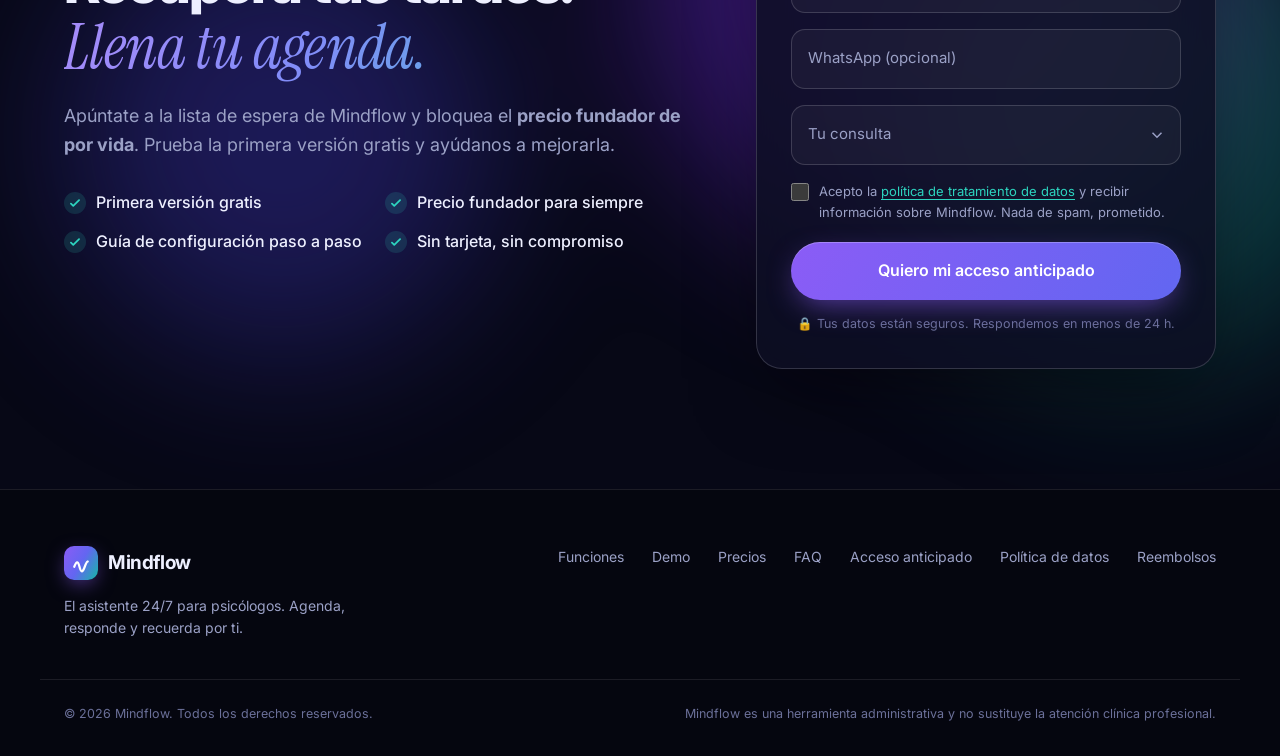
==== commit 5699b0d5: "Adaptación a Colombia (COP, USD, video, celular) y páginas de datos personales y reembolsos Co-Autho" ====
--- a/index.html
+++ b/index.html
@@ -37,7 +37,7 @@
       <nav class="nav__links" aria-label="Principal">
         <a href="#como-funciona">Cómo funciona</a>
         <a href="#funciones">Funciones</a>
-        <a href="#video">Vídeo</a>
+        <a href="#video">Video</a>
         <a href="#prototipo">Pruébalo</a>
         <a href="#kit">Kit gratis</a>
         <a href="#precios">Precios</a>
@@ -52,7 +52,7 @@
     <div class="mobile-menu" aria-hidden="true">
       <a href="#como-funciona">Cómo funciona</a>
       <a href="#funciones">Funciones</a>
-      <a href="#video">Vídeo</a>
+      <a href="#video">Video</a>
       <a href="#prototipo">Pruébalo gratis</a>
       <a href="#kit">Kit gratis de plantillas</a>
       <a href="#precios">Precios</a>
@@ -90,7 +90,7 @@
             </a>
             <a href="#video" class="btn btn--ghost btn--lg">
               <span class="play-ico" aria-hidden="true"><svg viewBox="0 0 24 24"><path d="M8 5v14l11-7z"/></svg></span>
-              Ver vídeo · 40 s
+              Ver video · 40 s
             </a>
           </div>
           <ul class="hero__trust reveal" data-delay="4">
@@ -299,9 +299,9 @@
           <div class="video-wrap">
             <video id="promoVideo" preload="metadata" playsinline poster="assets/img/video-poster.jpg">
               <source src="assets/video/mindflow-demo.mp4" type="video/mp4">
-              Tu navegador no soporta vídeo HTML5.
+              Tu navegador no soporta video HTML5.
             </video>
-            <button class="video-play" aria-label="Reproducir vídeo">
+            <button class="video-play" aria-label="Reproducir video">
               <span class="video-play__ring"></span>
               <svg viewBox="0 0 24 24"><path d="M8 5v14l11-7z"/></svg>
             </button>
@@ -419,8 +419,8 @@
             <input type="range" id="rSessions" min="5" max="60" value="20">
           </div>
           <div class="range">
-            <label for="rPrice">Precio por sesión <output id="oPrice">$40</output></label>
-            <input type="range" id="rPrice" min="15" max="200" step="5" value="40">
+            <label for="rPrice">Precio por sesión (COP) <output id="oPrice">$150.000</output></label>
+            <input type="range" id="rPrice" min="50000" max="400000" step="10000" value="150000">
           </div>
           <div class="range">
             <label for="rNoShow">Ausencias o cancelaciones tardías <output id="oNoShow">12%</output></label>
@@ -441,9 +441,9 @@
               <div><b id="roiSessions">0</b><span>sesiones salvadas al mes</span></div>
             </div>
             <div class="roi__bar"><span id="roiBar"></span></div>
-            <p class="roi__foot">Mindflow se paga <b id="roiTimes">0×</b> sola con sus $29 al mes.</p>
+            <p class="roi__foot">Mindflow se paga <b id="roiTimes">0×</b> sola con sus USD 29 al mes.</p>
             <a href="#acceso" class="btn btn--primary btn--block magnetic">Quiero recuperar ese dinero</a>
-            <small>Supuestos: los recordatorios con confirmación evitan ~50% de las ausencias y el asistente automatiza ~70% de la gestión.</small>
+            <small>Supuestos: los recordatorios con confirmación evitan ~50% de las ausencias y el asistente automatiza ~70% de la gestión. Conversión aproximada: 1 USD ≈ 4.000 COP.</small>
           </div>
         </div>
       </div>
@@ -494,7 +494,7 @@
                 <span class="btn__label">Quiero el kit gratis</span>
                 <span class="btn__spinner" aria-hidden="true"></span>
               </button>
-              <p class="kit-form__micro">🔒 Sin spam. Te enviaremos el kit y novedades de Mindflow; puedes darte de baja cuando quieras.</p>
+              <p class="kit-form__micro">🔒 Sin spam. Te enviaremos el kit y novedades de Mindflow; puedes darte de baja cuando quieras. Al pedirlo aceptas la <a href="privacidad.html" target="_blank" rel="noopener">política de tratamiento de datos</a>.</p>
             </div>
             <div class="kit-form__state kit-form__success" data-state="success" hidden>
               <div class="kit-form__ok">✅ <span id="kitSuccessText">¡Listo! Tu kit está preparado.</span></div>
@@ -577,13 +577,13 @@
             <div class="offer__phases">
               <div class="phase phase--now">
                 <span class="phase__label">Primera versión</span>
-                <div class="plan__price"><span class="cur">$</span><span class="amt">0</span></div>
+                <div class="plan__price"><span class="amt">Gratis</span></div>
                 <span class="phase__note">Gratis para la lista de espera</span>
               </div>
               <div class="phase__arrow" aria-hidden="true"><svg viewBox="0 0 24 24"><path d="M5 12h14M13 6l6 6-6 6"/></svg></div>
               <div class="phase">
                 <span class="phase__label">Para seguir usándolo</span>
-                <div class="plan__price"><span class="cur">$</span><span class="amt">29</span><span class="per">/mes</span></div>
+                <div class="plan__price"><span class="cur">USD</span><span class="amt">29</span><span class="per">/mes</span></div>
                 <span class="phase__note">Precio fundador bloqueado para siempre</span>
               </div>
             </div>
@@ -600,7 +600,7 @@
             <li>Soporte por chat y email</li>
           </ul>
         </div>
-        <p class="footnote reveal">Precio previsto para el lanzamiento, en USD. Sin permanencia: si no te sirve, lo dejas cuando quieras.</p>
+        <p class="footnote reveal">Precio previsto para el lanzamiento: USD 29 al mes. Se cobra en dólares y tu banco lo convierte a pesos. Sin permanencia: si no te sirve, lo dejas cuando quieras.</p>
       </div>
     </section>
 
@@ -691,7 +691,7 @@
             </div>
             <label class="consent">
               <input type="checkbox" id="fConsent" required>
-              <span>Acepto recibir información sobre Mindflow. Nada de spam, prometido.</span>
+              <span>Acepto la <a href="privacidad.html" target="_blank" rel="noopener">política de tratamiento de datos</a> y recibir información sobre Mindflow. Nada de spam, prometido.</span>
             </label>
             <button type="submit" class="btn btn--primary btn--block btn--lg magnetic">
               <span class="btn__label">Quiero mi acceso anticipado</span>
@@ -732,6 +732,8 @@
         <a href="#precios">Precios</a>
         <a href="#faq">FAQ</a>
         <a href="#acceso">Acceso anticipado</a>
+        <a href="privacidad.html">Política de datos</a>
+        <a href="reembolsos.html">Reembolsos</a>
       </nav>
     </div>
     <div class="container footer__bottom">
--- a/assets/css/styles.css
+++ b/assets/css/styles.css
@@ -619,6 +619,23 @@
 .footer nav a:hover { color: var(--text); }
 .footer__bottom { display: flex; justify-content: space-between; gap: 16px; flex-wrap: wrap; margin-top: 40px; padding-top: 24px; border-top: 1px solid var(--border); font-size: 12.5px; color: var(--dim); }
 
+/* legal pages */
+.legal-page { background: var(--bg); }
+.legal-top { border-bottom: 1px solid var(--border); background: rgba(7,8,22,.85); }
+.legal-top__inner { display: flex; align-items: center; justify-content: space-between; gap: 16px; padding-block: 16px; }
+.legal { max-width: 760px; padding-block: 56px 80px; }
+.legal h1 { font-size: clamp(30px, 5vw, 44px); font-weight: 800; letter-spacing: -0.03em; text-wrap: balance; }
+.legal__meta { color: var(--dim); font-size: 14px; margin: 10px 0 28px; }
+.legal h2 { font-size: 20px; margin: 36px 0 12px; letter-spacing: -0.01em; }
+.legal p, .legal li { color: var(--muted); font-size: 16px; }
+.legal p + p { margin-top: 12px; }
+.legal b { color: var(--text); }
+.legal ul { margin: 0; padding-left: 20px; display: grid; gap: 8px; }
+.legal__highlight { padding: 18px 20px; border-radius: 16px; background: rgba(45,212,191,.08); border: 1px solid rgba(45,212,191,.35); color: var(--muted); }
+.legal-page .footer { padding: 24px 0; }
+.legal-page .footer__bottom { margin-top: 0; border-top: 0; padding-top: 0; }
+.footer__bottom a, .consent a, .kit-form__micro a { color: var(--teal); text-decoration: underline; text-underline-offset: 3px; }
+
 /* sticky cta + toast */
 .sticky-cta { display: none; }
 .toast { position: fixed; left: 50%; bottom: 24px; z-index: 300; transform: translate(-50%, 30px); opacity: 0; visibility: hidden; transition: transform .5s var(--ease), opacity .4s, visibility .4s; padding: 12px 20px; border-radius: 14px; background: #161938; border: 1px solid var(--border-strong); box-shadow: var(--shadow); font-size: 14px; max-width: calc(100vw - 32px); }
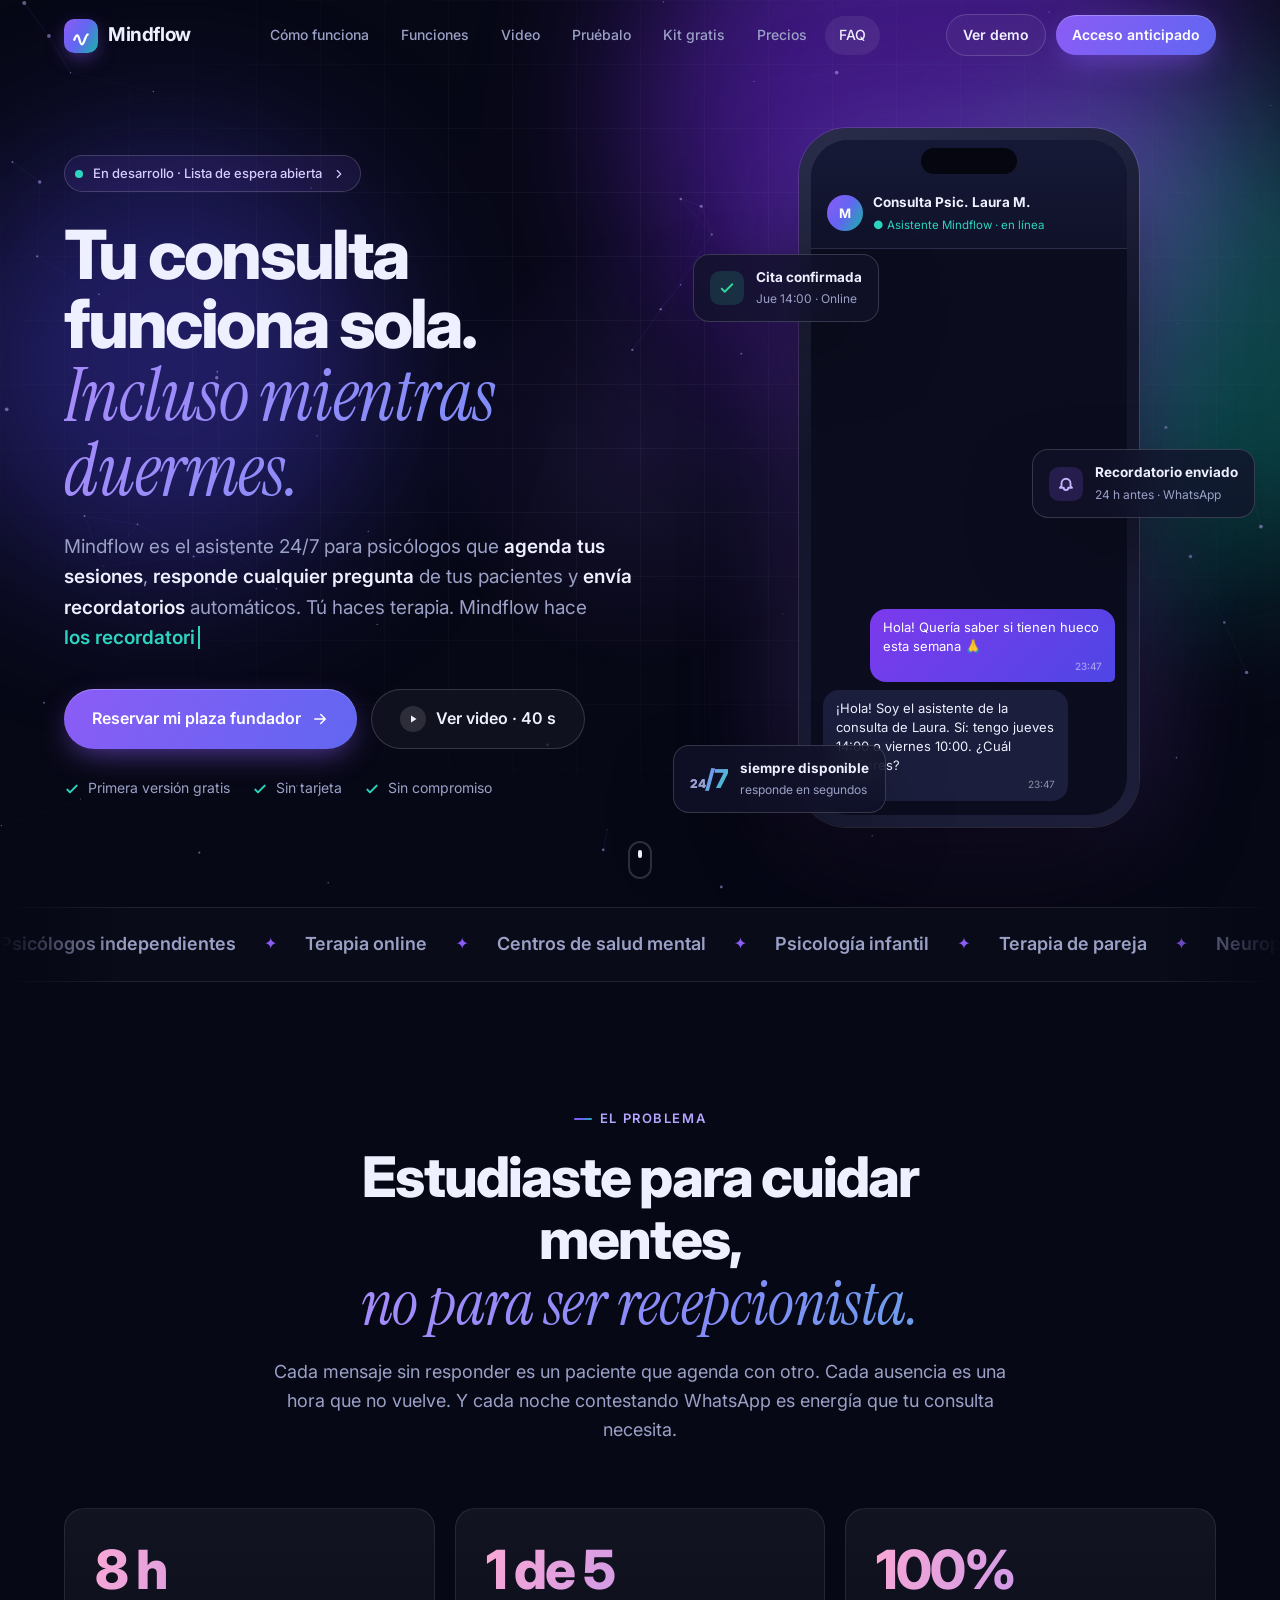
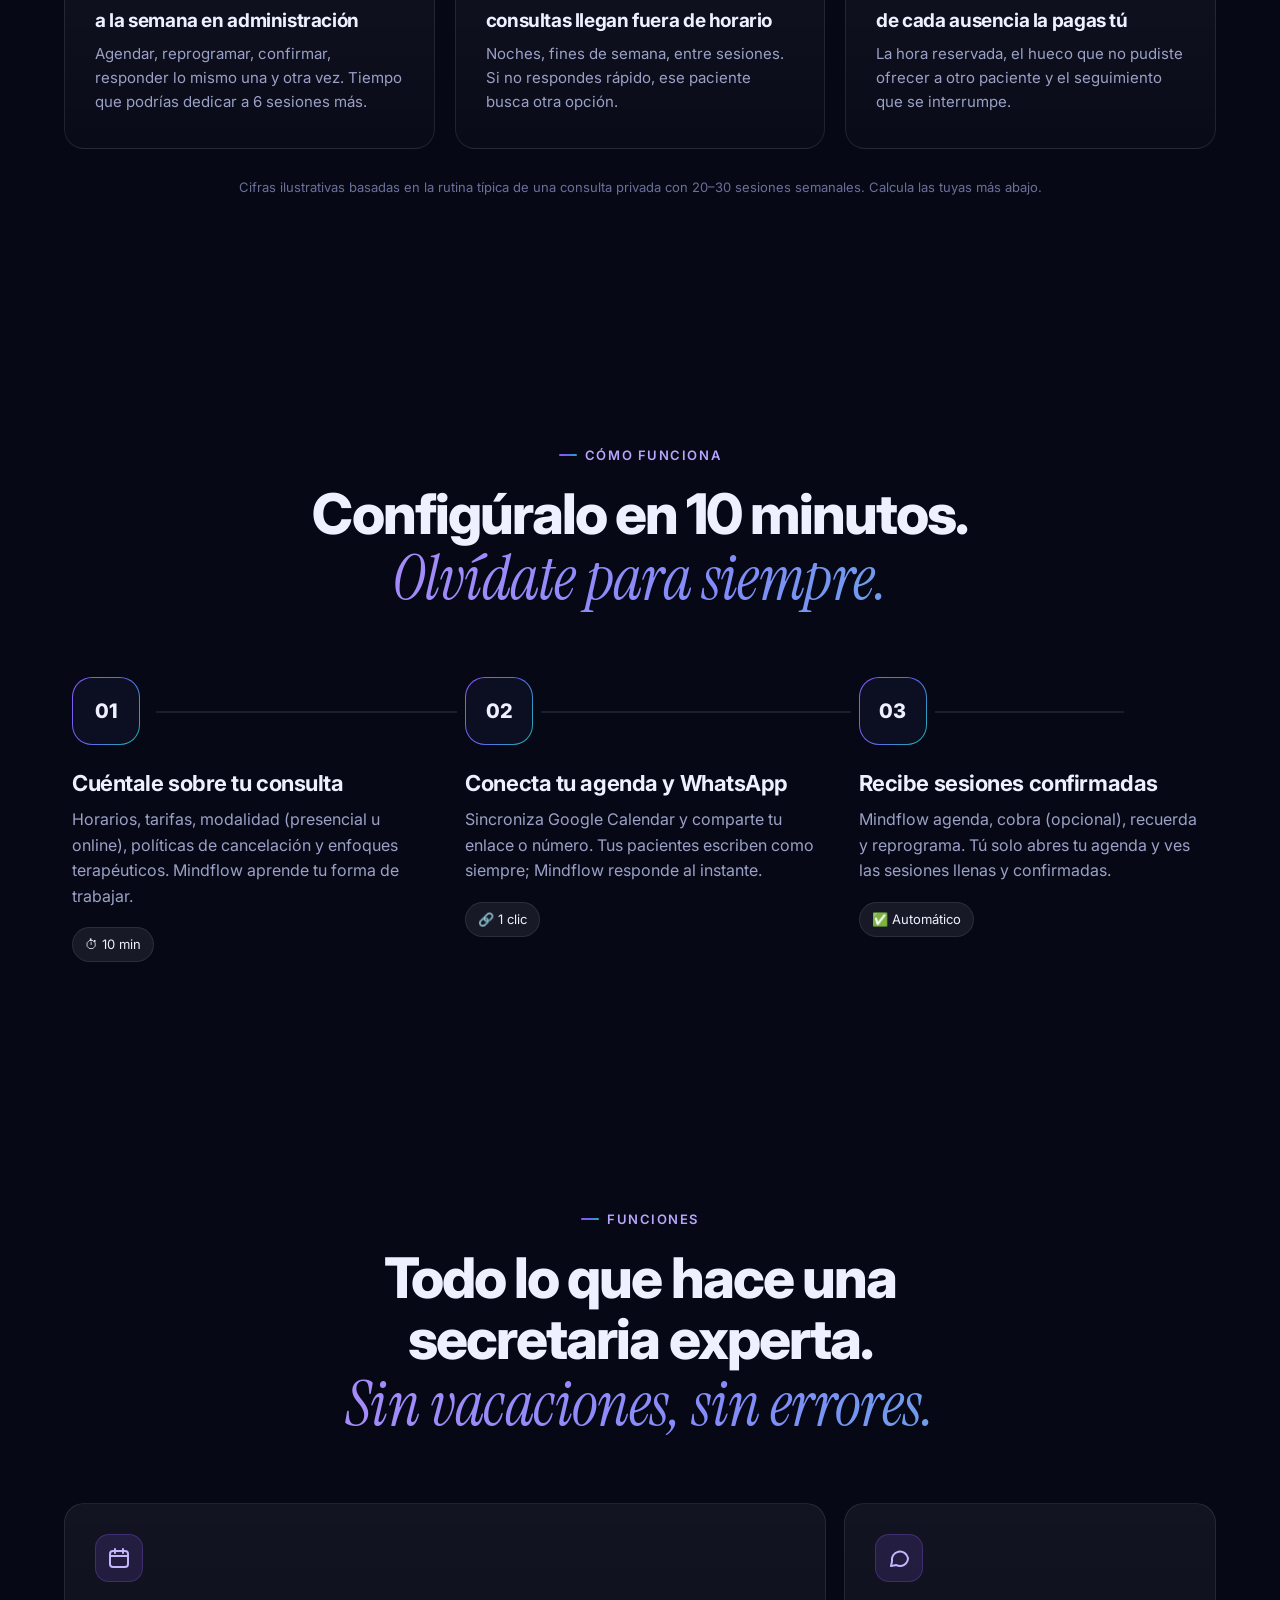
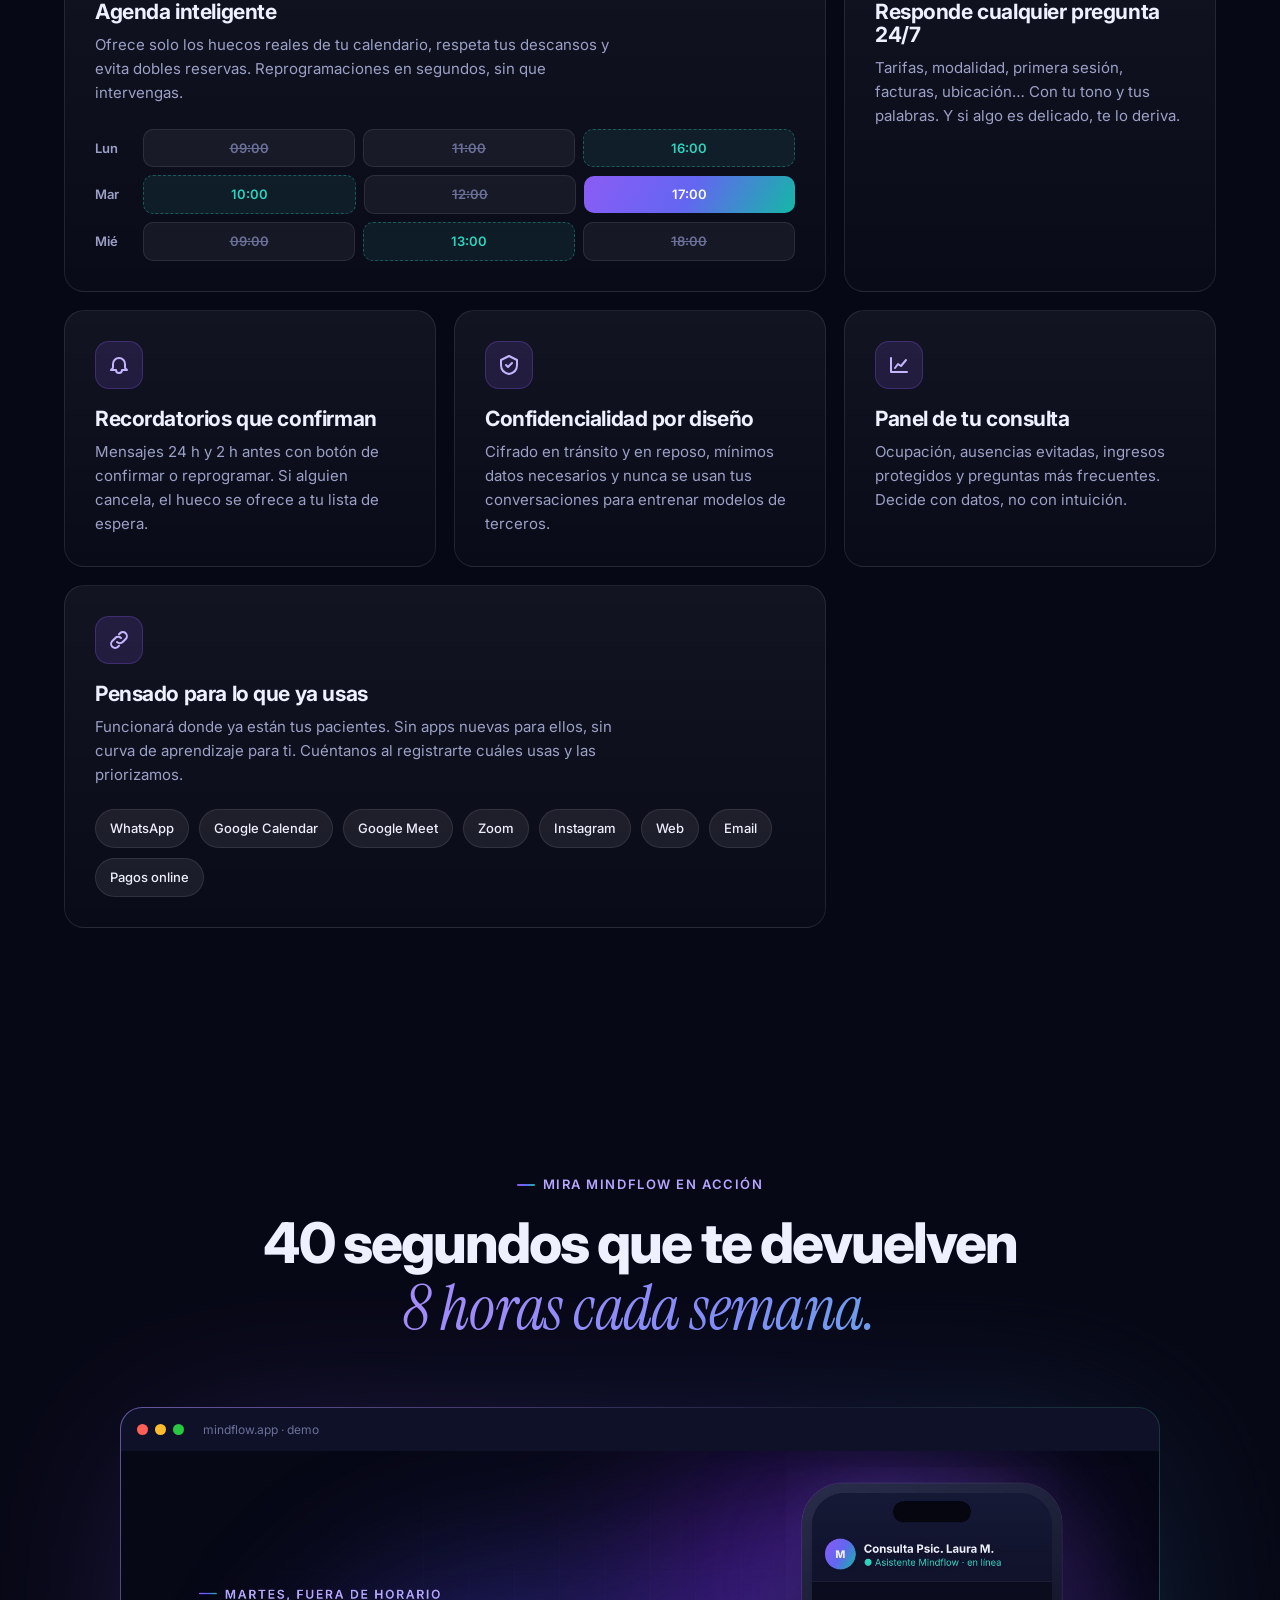
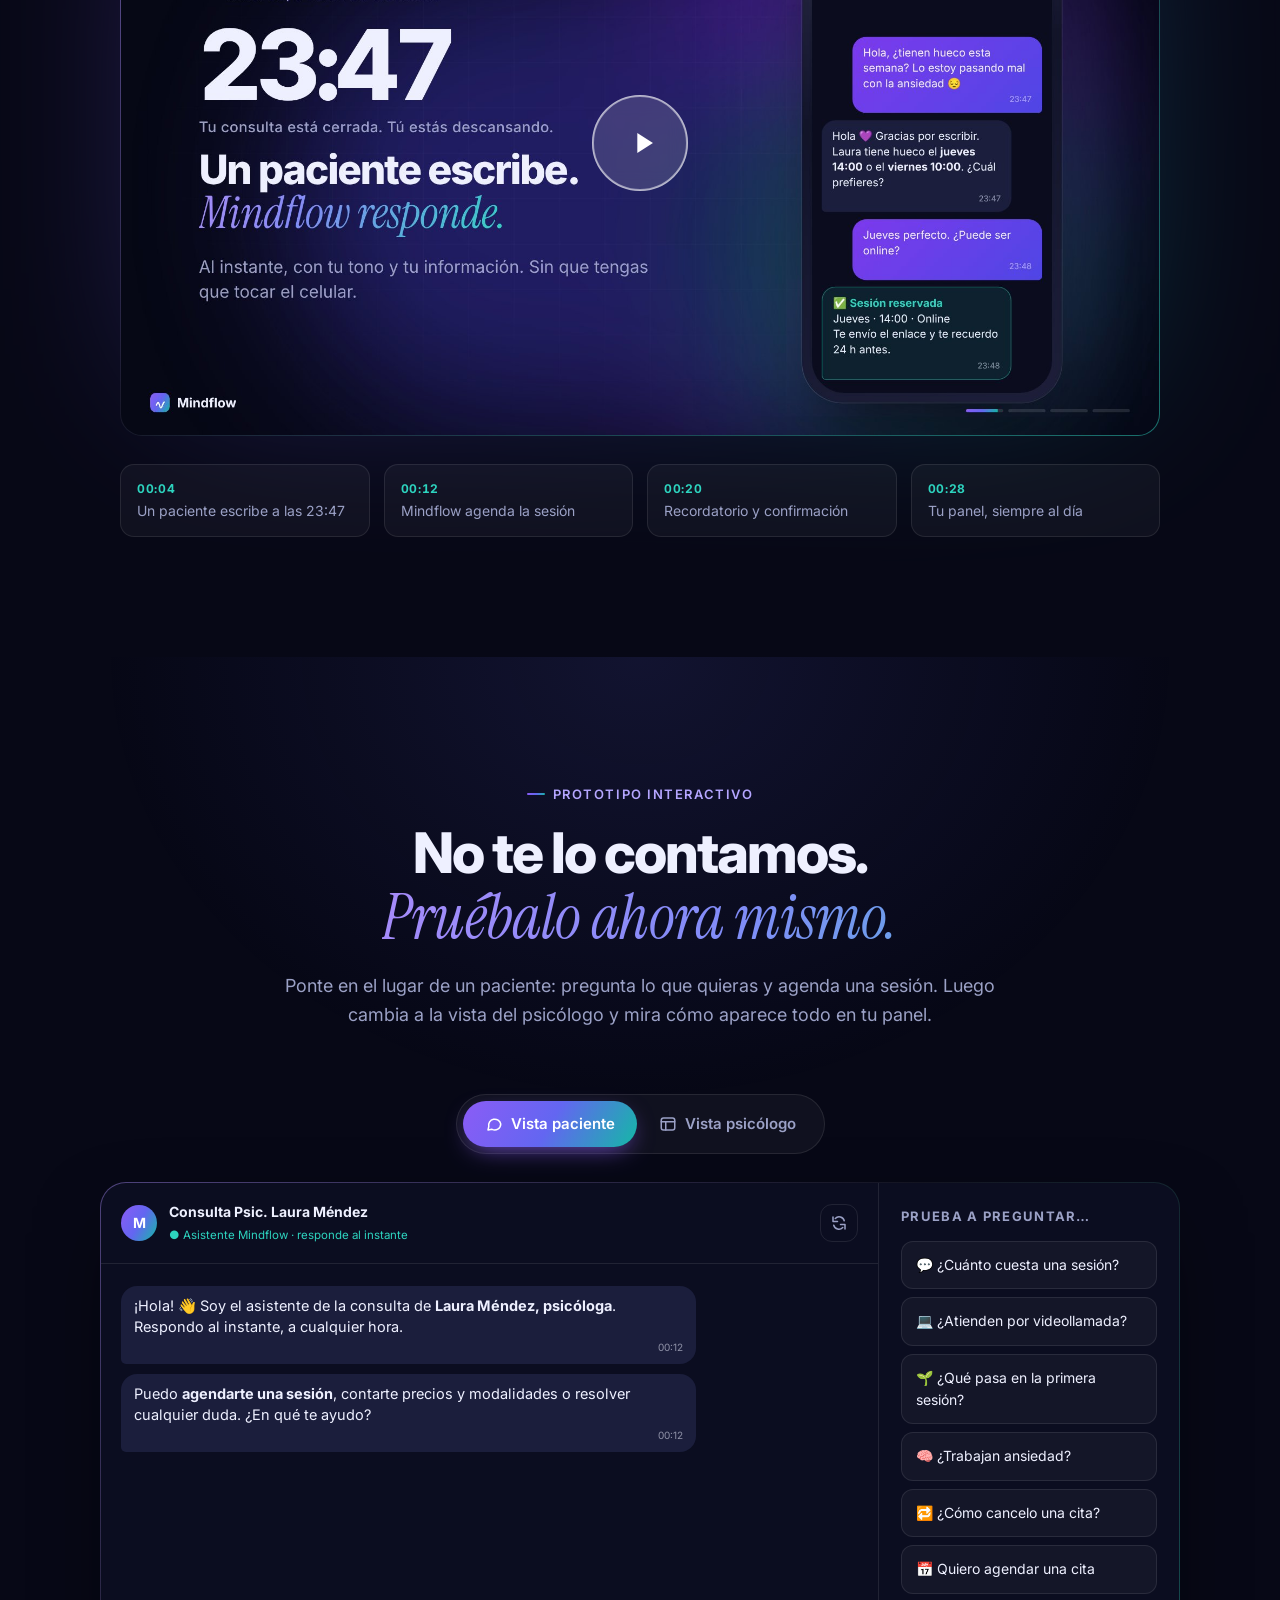
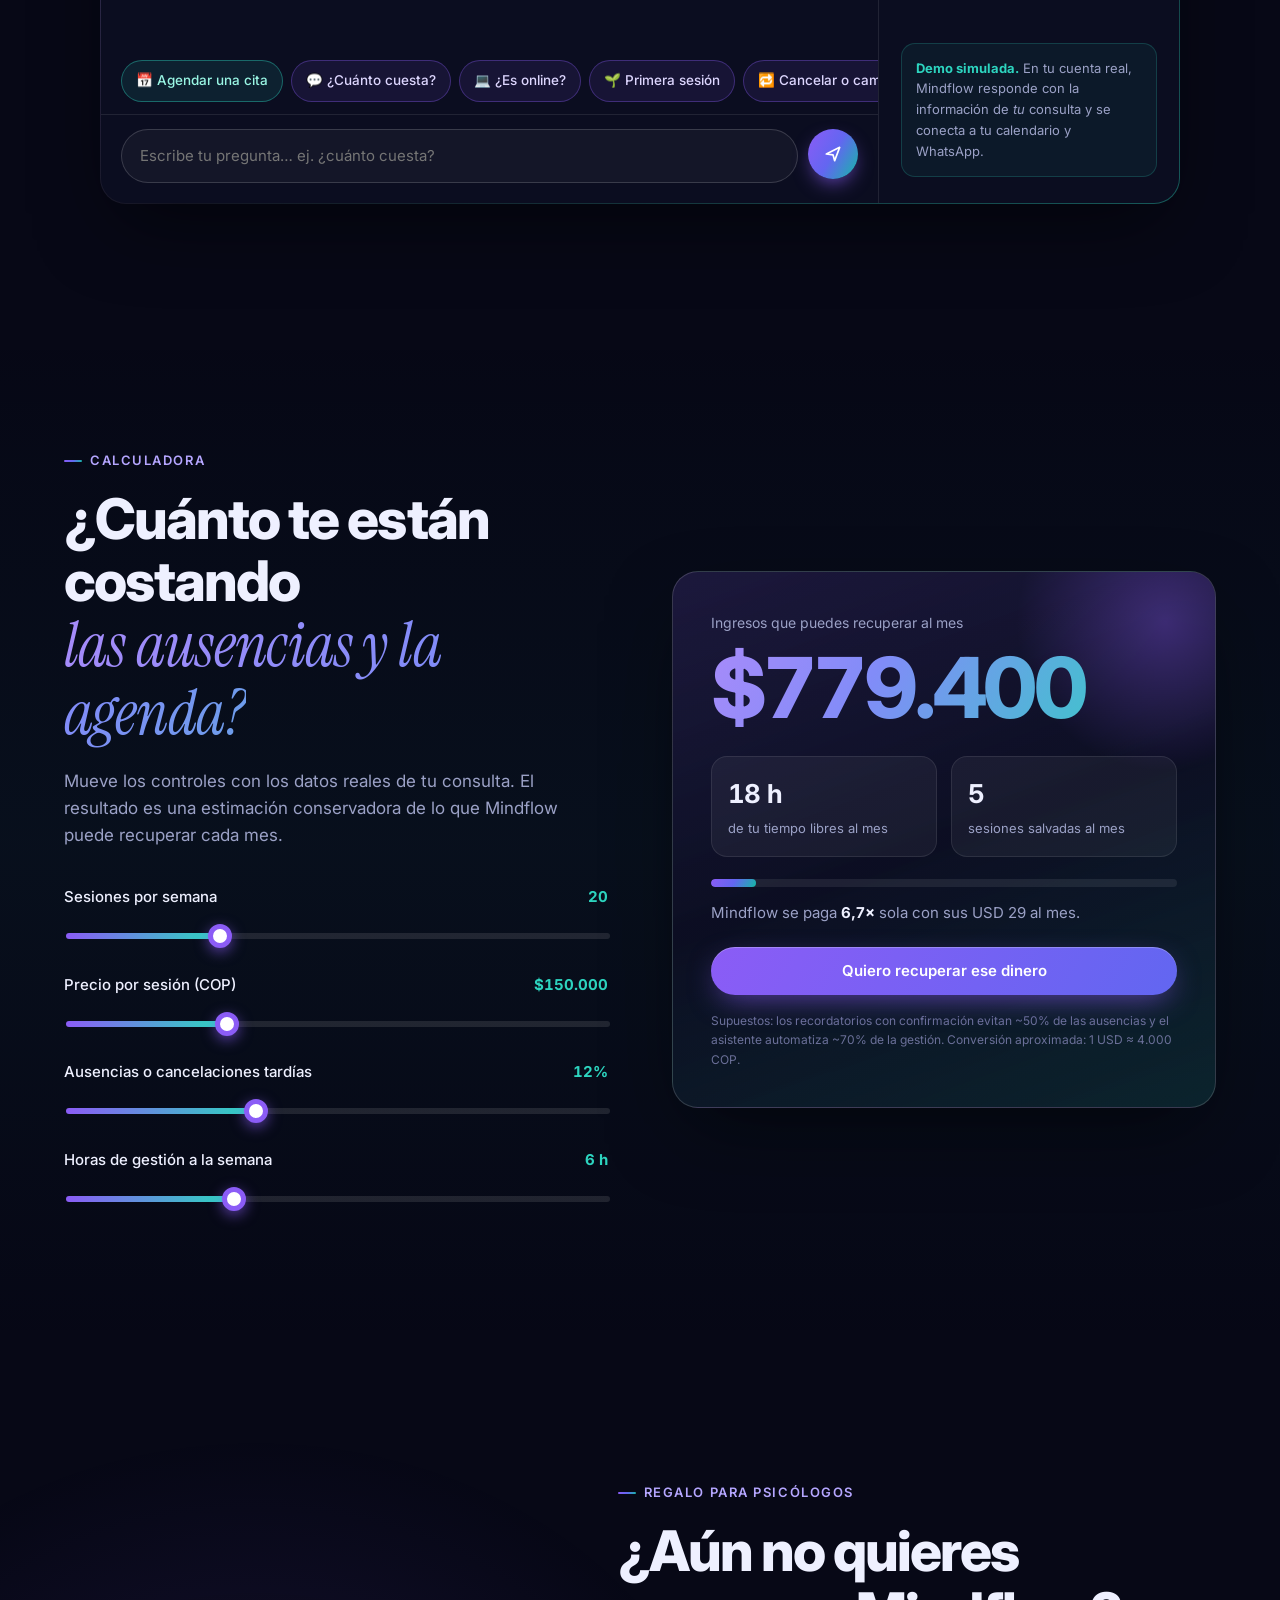
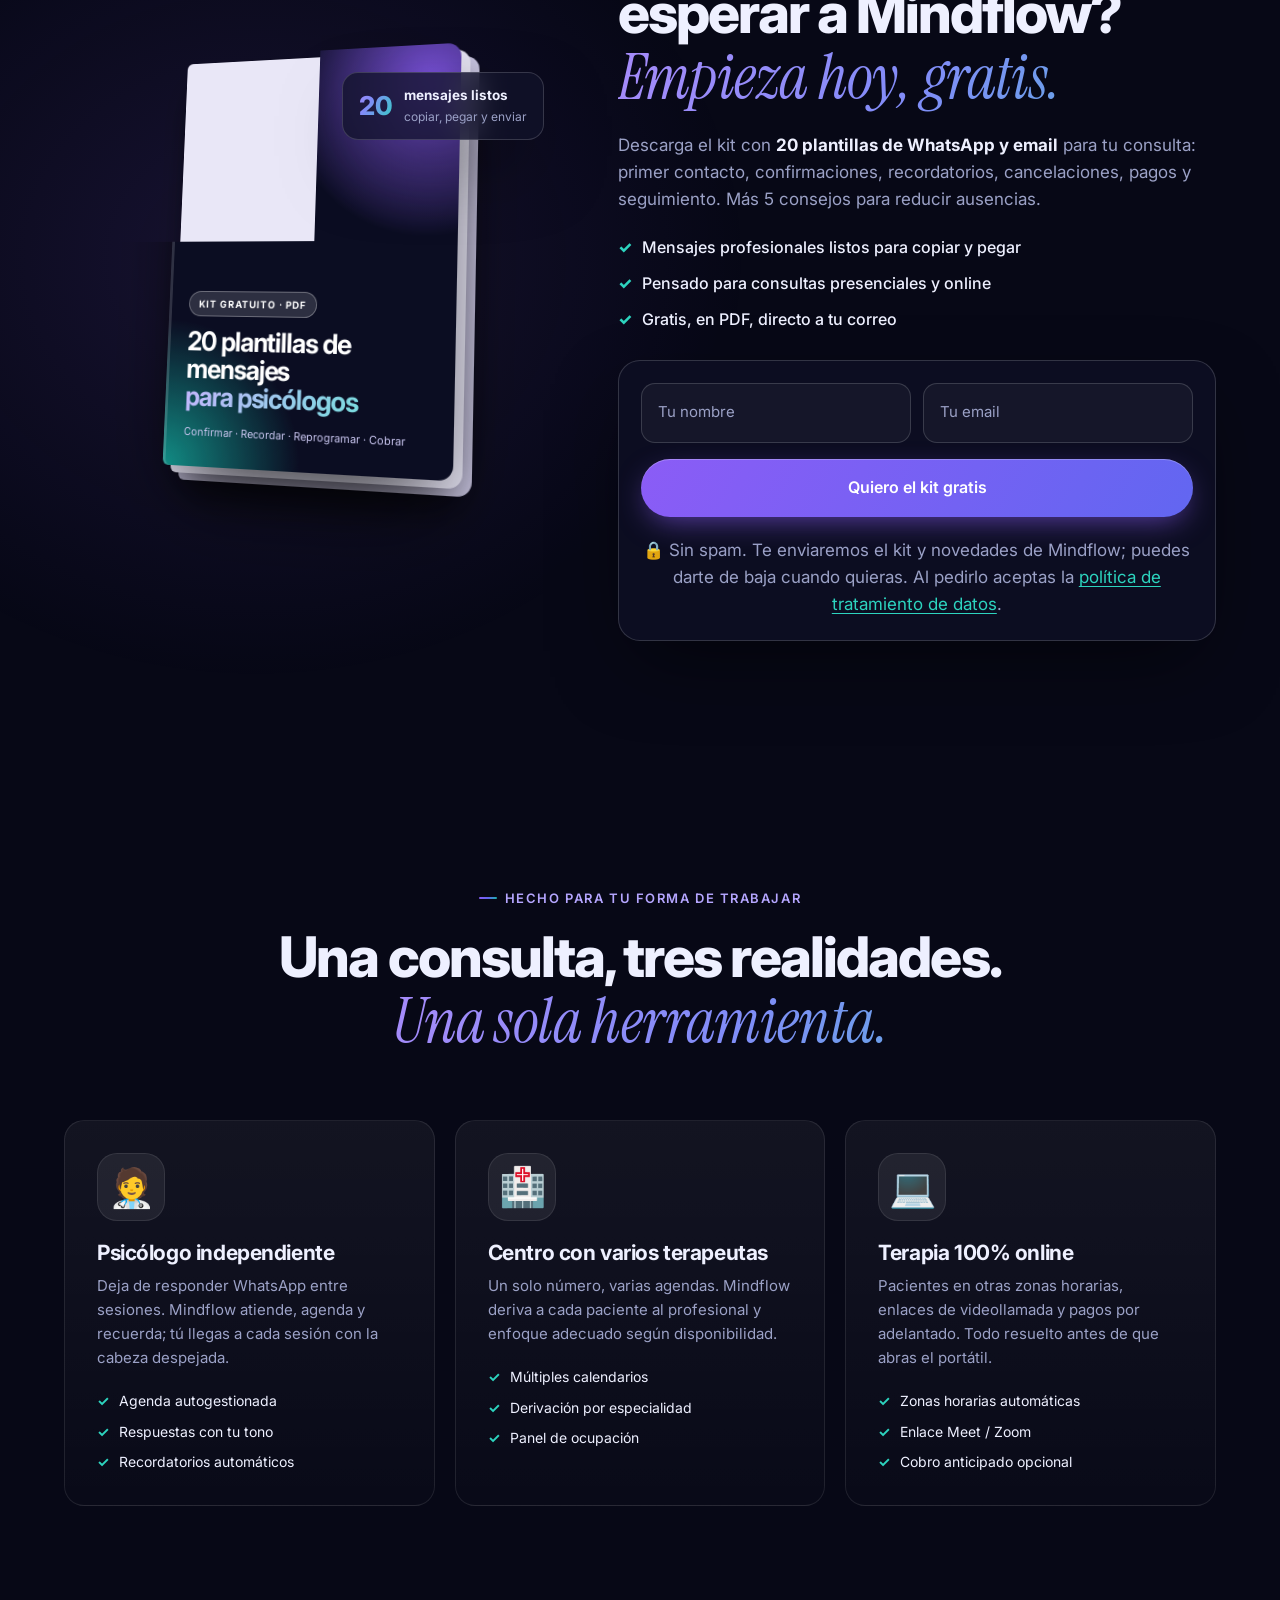
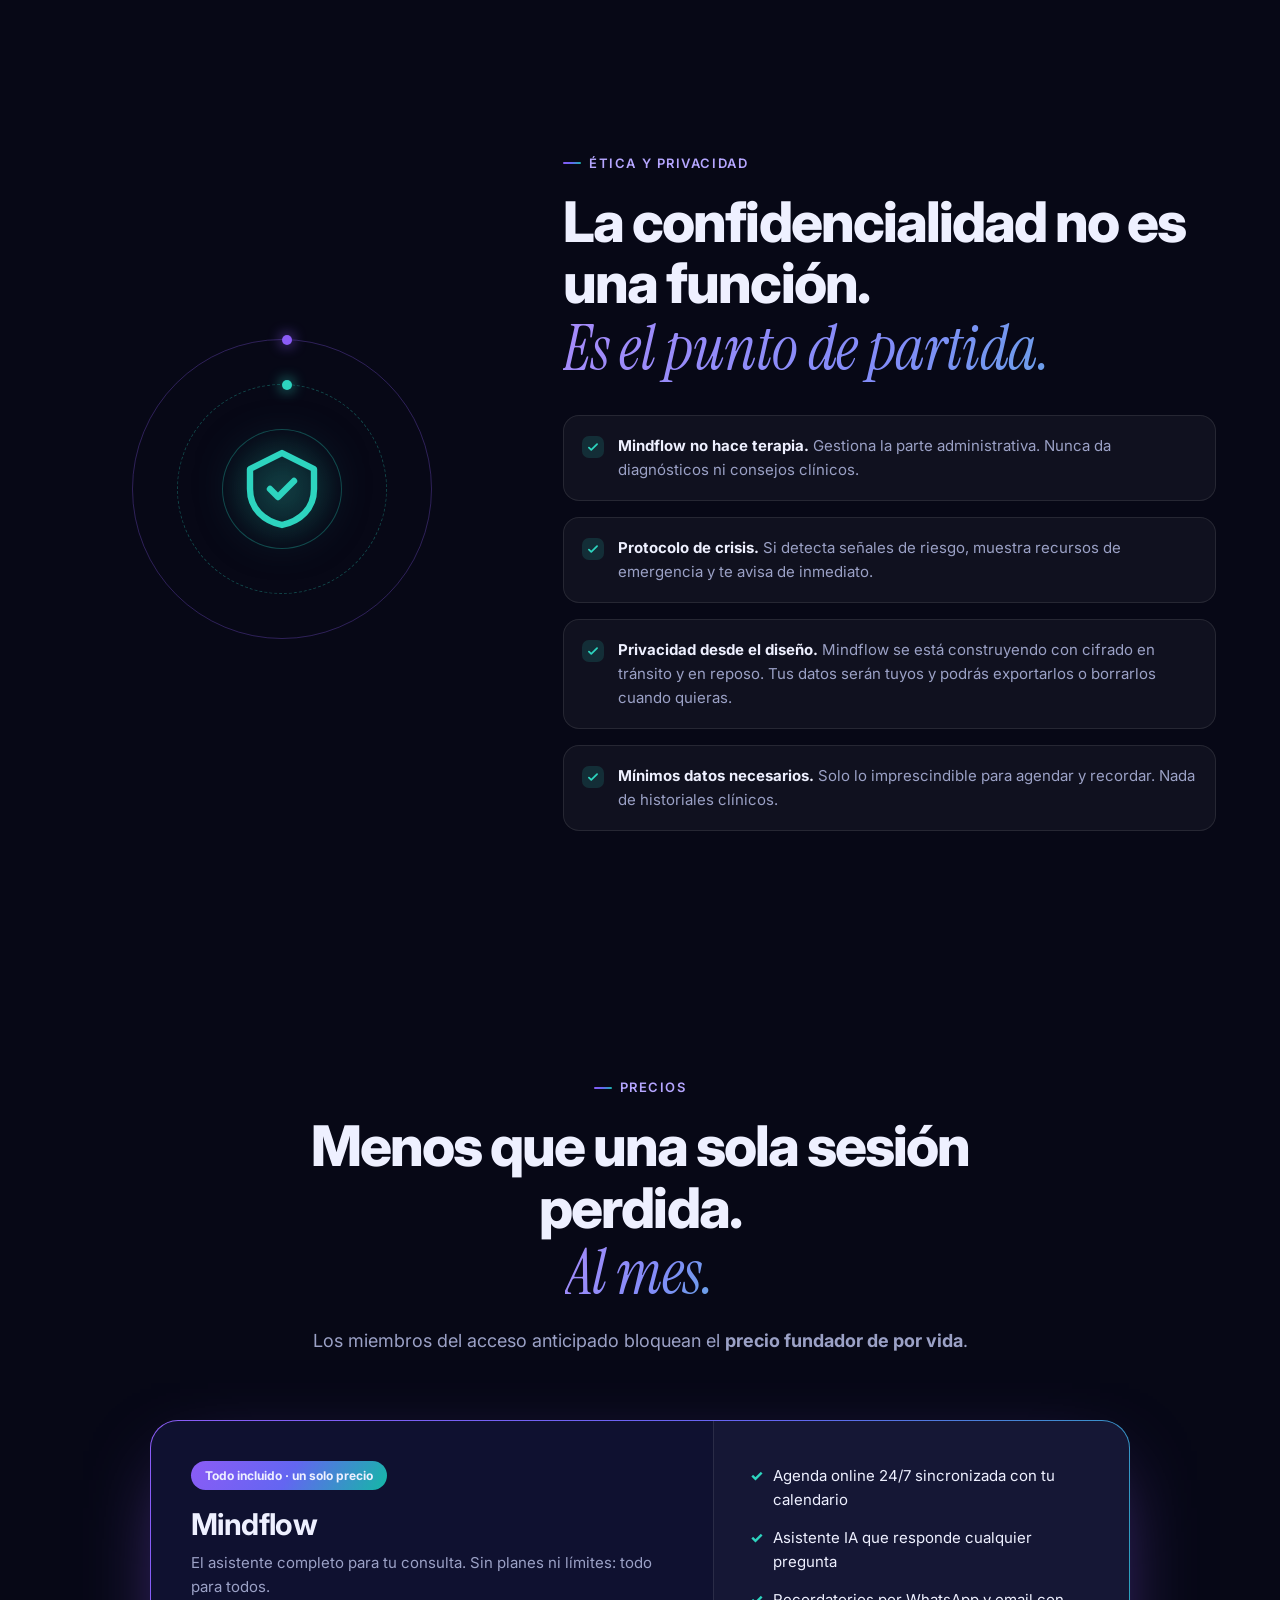
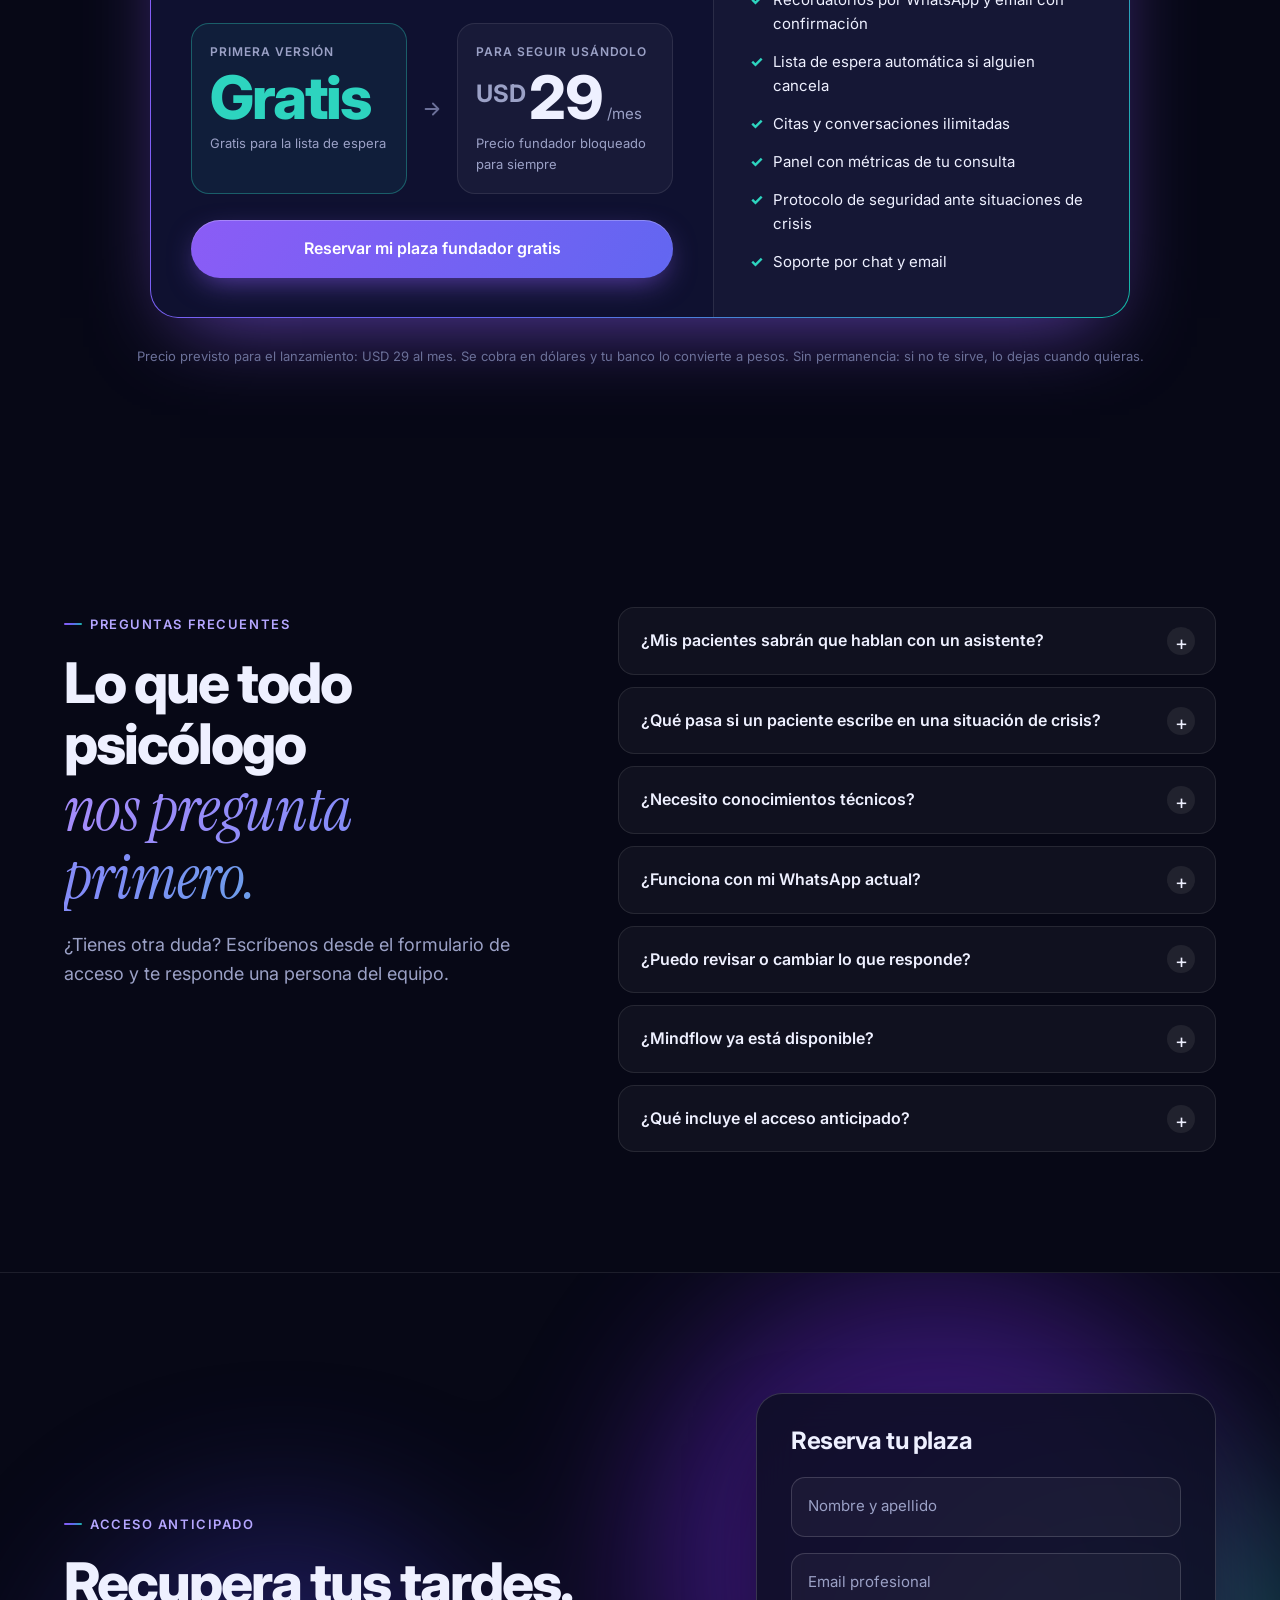
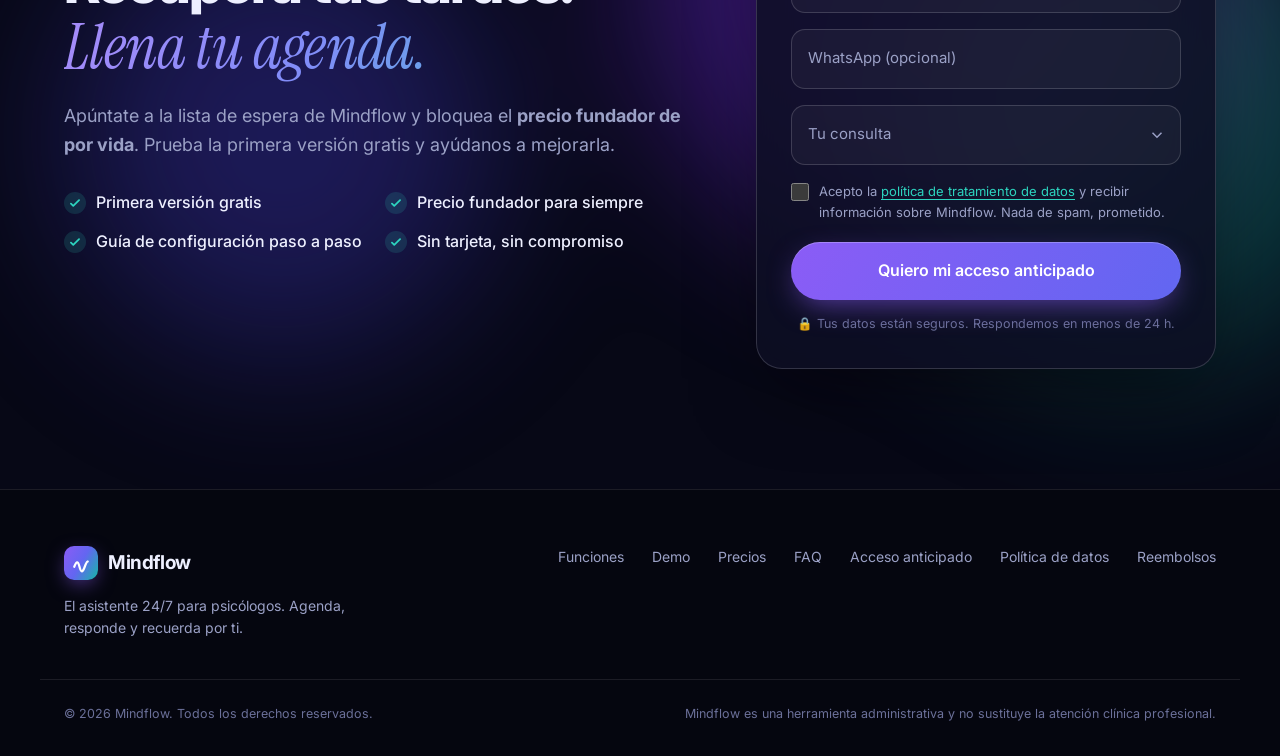
==== commit 0a6ad033: "Sección Kit Pro con vista previa y pago con Gumroad (oculta hasta poner el enlace) Co-Authored-By: C" ====
--- a/index.html
+++ b/index.html
@@ -499,9 +499,46 @@
             <div class="kit-form__state kit-form__success" data-state="success" hidden>
               <div class="kit-form__ok">✅ <span id="kitSuccessText">¡Listo! Tu kit está preparado.</span></div>
               <a class="btn btn--primary btn--lg btn--block" id="kitDownload" href="assets/kit/kit-plantillas-mindflow.pdf" target="_blank" rel="noopener">Abrir el kit (PDF)</a>
+              <a href="#kit-pro" class="kit-form__next js-kitpro-upsell" hidden>¿Quieres 40 plantillas más y versiones para padres? Mira el Kit Pro →</a>
               <a href="#acceso" class="kit-form__next">¿Y si esos mensajes se enviaran solos? Reserva tu plaza en Mindflow →</a>
             </div>
           </form>
+        </div>
+      </div>
+    </section>
+
+    <!-- ============ KIT PRO (de pago, Gumroad) ============ -->
+    <section class="section kitpro" id="kit-pro" hidden>
+      <div class="container">
+        <div class="section-head reveal">
+          <span class="eyebrow">Kit Pro · Edición Colombia</span>
+          <h2>¿Quieres el kit completo?<br><span class="serif grad-text">60 plantillas para cada situación.</span></h2>
+          <p>Todo lo del kit gratis y mucho más: festivos y vacaciones, pagos con Nequi y cuenta de cobro, límites y situaciones delicadas, y una versión para padres o acudientes debajo de casi cada mensaje.</p>
+        </div>
+
+        <div class="kitpro__grid">
+          <div class="kitpro__pages reveal" aria-label="Vista previa del Kit Pro">
+            <img src="assets/img/kitpro/pagina-1.jpg" alt="Portada del Kit Pro: 60 plantillas de mensajes para psicólogos" loading="lazy" width="560" height="792">
+            <img src="assets/img/kitpro/pagina-2.jpg" alt="Página de bienvenida del Kit Pro con los primeros 15 minutos" loading="lazy" width="560" height="792">
+            <img src="assets/img/kitpro/pagina-6.jpg" alt="Ejemplo de plantillas con versión para padres o acudientes" loading="lazy" width="560" height="792">
+          </div>
+
+          <div class="kitpro__card reveal" data-delay="1">
+            <div class="offer__tag">Pago único · Descarga inmediata</div>
+            <h3>Kit Pro de mensajes</h3>
+            <ul class="kitpro__list">
+              <li><b>60 plantillas</b> cálidas y profesionales, listas para copiar</li>
+              <li><b>48 versiones para padres o acudientes</b> (niños y adolescentes)</li>
+              <li><b>10 respuestas para Instagram</b> y plantilla de biografía</li>
+              <li><b>Guía de WhatsApp Business</b> con atajos de respuestas rápidas</li>
+              <li>Pagos con Nequi, Daviplata y cuenta de cobro</li>
+              <li>🎁 Bonus: <b>un mes gratis de Mindflow</b> cuando lance</li>
+            </ul>
+            <div class="kitpro__price"><span class="cur">USD</span><span class="amt">12</span><span class="per">pago único</span></div>
+            <a class="btn btn--primary btn--lg btn--block magnetic js-kitpro-link" href="#" data-gumroad-overlay-checkout="true">Comprar Kit Pro · USD 12</a>
+            <p class="kitpro__fine">PDF de 32 páginas, descarga inmediata. Pago seguro con Gumroad (tarjeta o PayPal). Se cobra en dólares y tu banco lo convierte a pesos.</p>
+            <p class="kitpro__guarantee">🛡️ <b>Garantía de 14 días:</b> si no te sirve, te devolvemos el dinero. <a href="reembolsos.html" target="_blank" rel="noopener">Ver política</a></p>
+          </div>
         </div>
       </div>
     </section>
--- a/assets/css/styles.css
+++ b/assets/css/styles.css
@@ -556,6 +556,29 @@
   .kit__badge { right: -2%; top: 0; }
 }
 
+/* kit pro */
+.kitpro__grid { display: grid; grid-template-columns: 1.2fr .8fr; gap: 48px; align-items: center; }
+.kitpro__pages { position: relative; display: grid; grid-template-columns: repeat(3, 1fr); gap: 14px; }
+.kitpro__pages img { width: 100%; height: auto; border-radius: 10px; box-shadow: 0 24px 50px -16px rgba(0,0,0,.7); border: 1px solid var(--border); transition: transform .5s var(--ease); }
+.kitpro__pages img:nth-child(1) { transform: rotate(-3deg) translateY(10px); }
+.kitpro__pages img:nth-child(3) { transform: rotate(3deg) translateY(10px); }
+.kitpro__pages:hover img { transform: none; }
+.kitpro__card { position: relative; padding: 32px 28px; border-radius: 24px; background: linear-gradient(#0f1130, #0f1130) padding-box, var(--grad-btn) border-box; border: 1.5px solid transparent; box-shadow: 0 30px 80px -30px rgba(139,92,246,.7); display: flex; flex-direction: column; gap: 16px; }
+.kitpro__card h3 { font-size: 24px; }
+.kitpro__list { list-style: none; margin: 0; padding: 0; display: grid; gap: 10px; font-size: 15px; color: var(--muted); }
+.kitpro__list li { position: relative; padding-left: 24px; }
+.kitpro__list li::before { content: "✓"; position: absolute; left: 0; top: 0; color: var(--teal); font-weight: 800; }
+.kitpro__list b { color: var(--text); }
+.kitpro__price { display: flex; align-items: baseline; gap: 6px; }
+.kitpro__price .cur { font-size: 20px; font-weight: 700; color: var(--muted); }
+.kitpro__price .amt { font-size: 54px; font-weight: 800; letter-spacing: -0.04em; line-height: 1; }
+.kitpro__price .per { color: var(--muted); font-size: 14px; }
+.kitpro__fine { font-size: 12.5px; color: var(--dim); }
+.kitpro__guarantee { font-size: 13.5px; color: var(--muted); padding: 10px 12px; border-radius: 12px; background: rgba(45,212,191,.07); border: 1px solid rgba(45,212,191,.25); }
+.kitpro__guarantee a { color: var(--teal); text-decoration: underline; text-underline-offset: 3px; }
+@media (max-width: 1080px) { .kitpro__grid { grid-template-columns: 1fr; } .kitpro__card { max-width: 520px; margin: 0 auto; width: 100%; } }
+@media (max-width: 600px) { .kitpro__pages { gap: 8px; } .kitpro__card { padding: 24px 18px; } }
+
 /* faq */
 .faq__inner { display: grid; grid-template-columns: .9fr 1.1fr; gap: 64px; align-items: start; }
 .faq .section-head p { margin-top: 20px; }
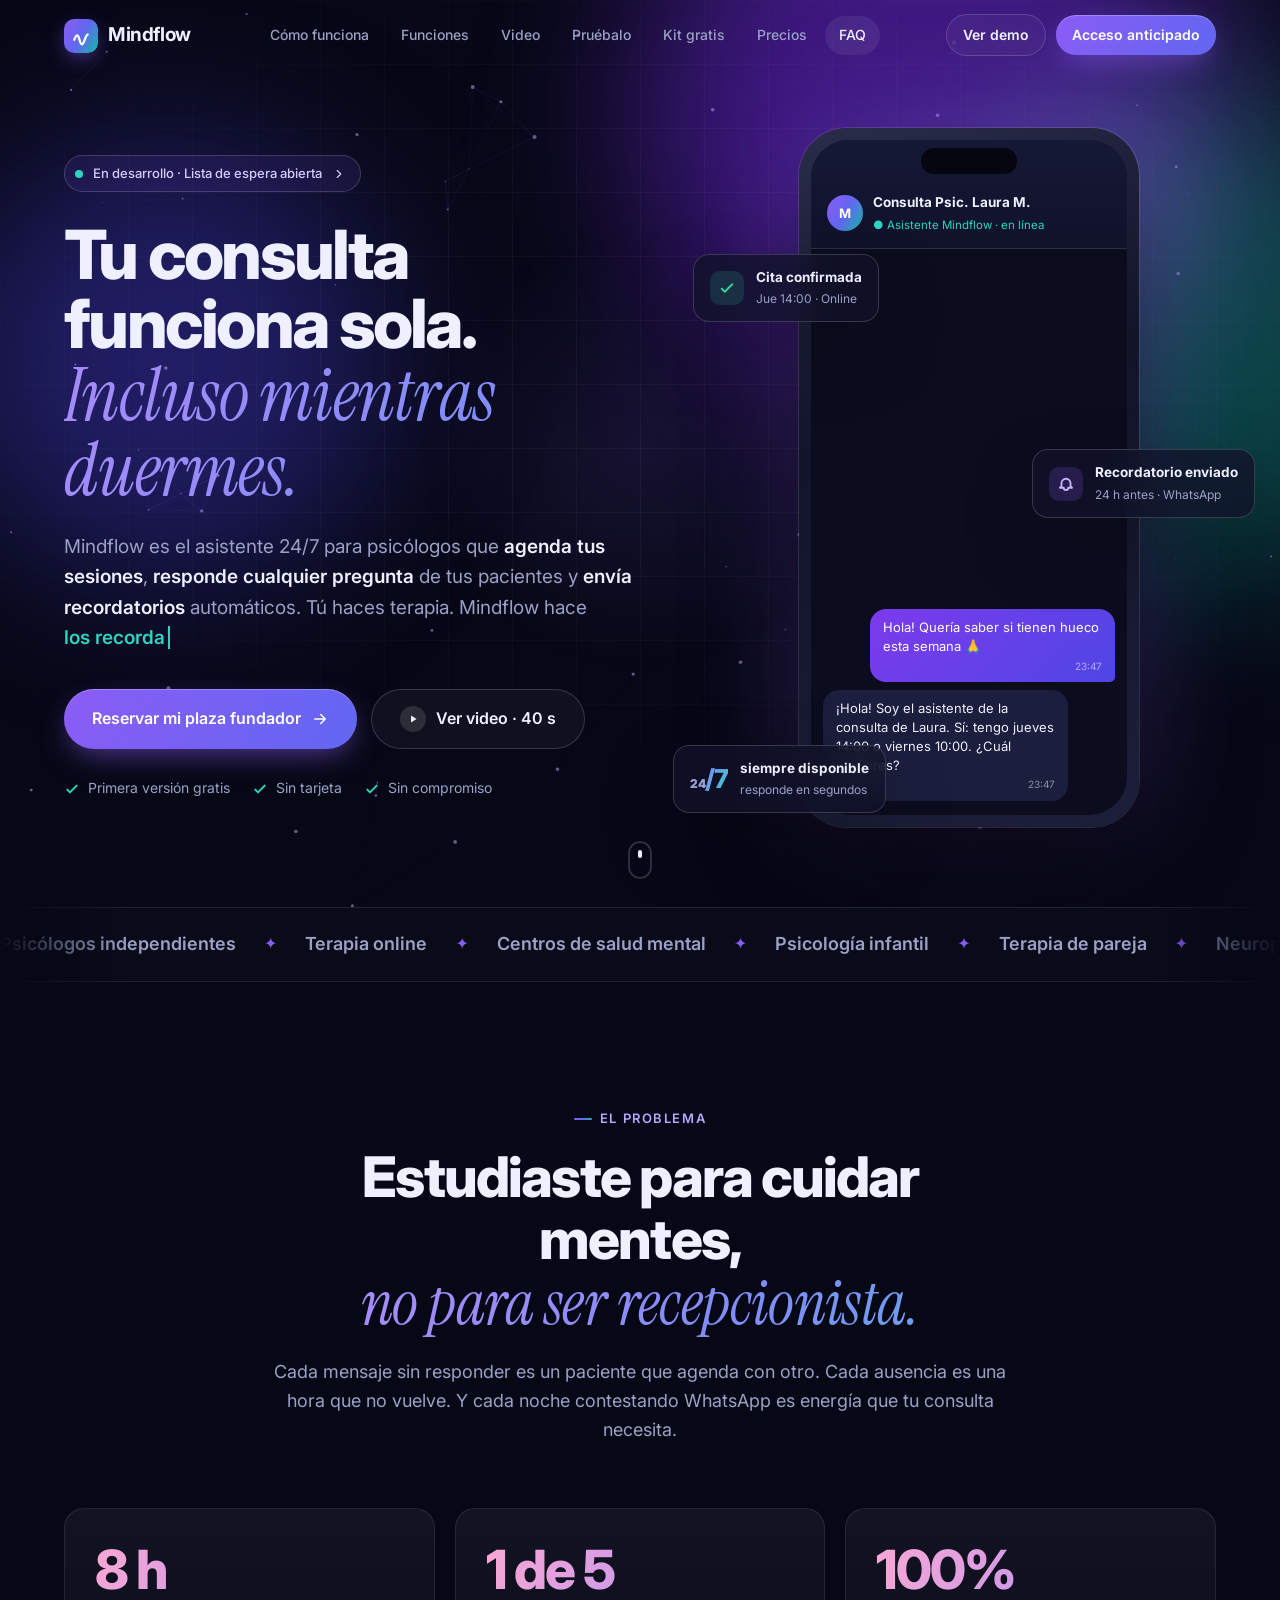
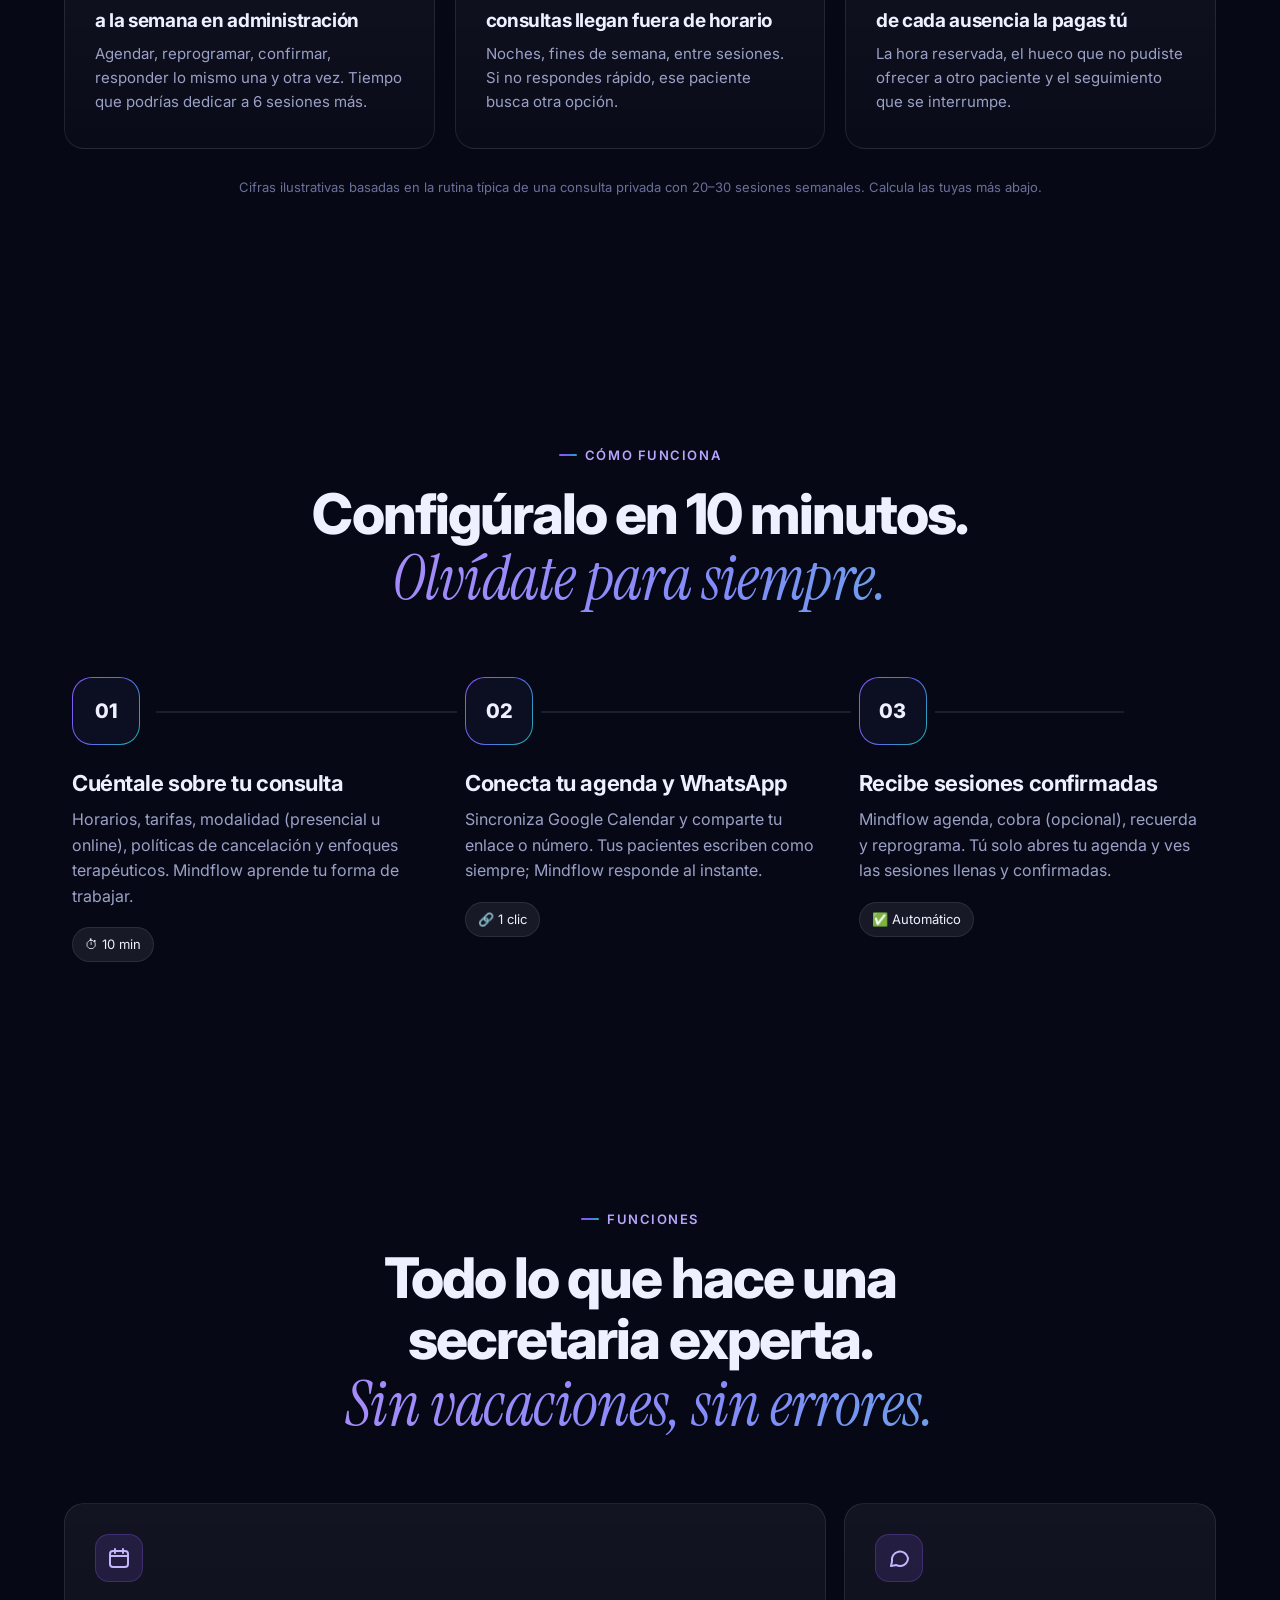
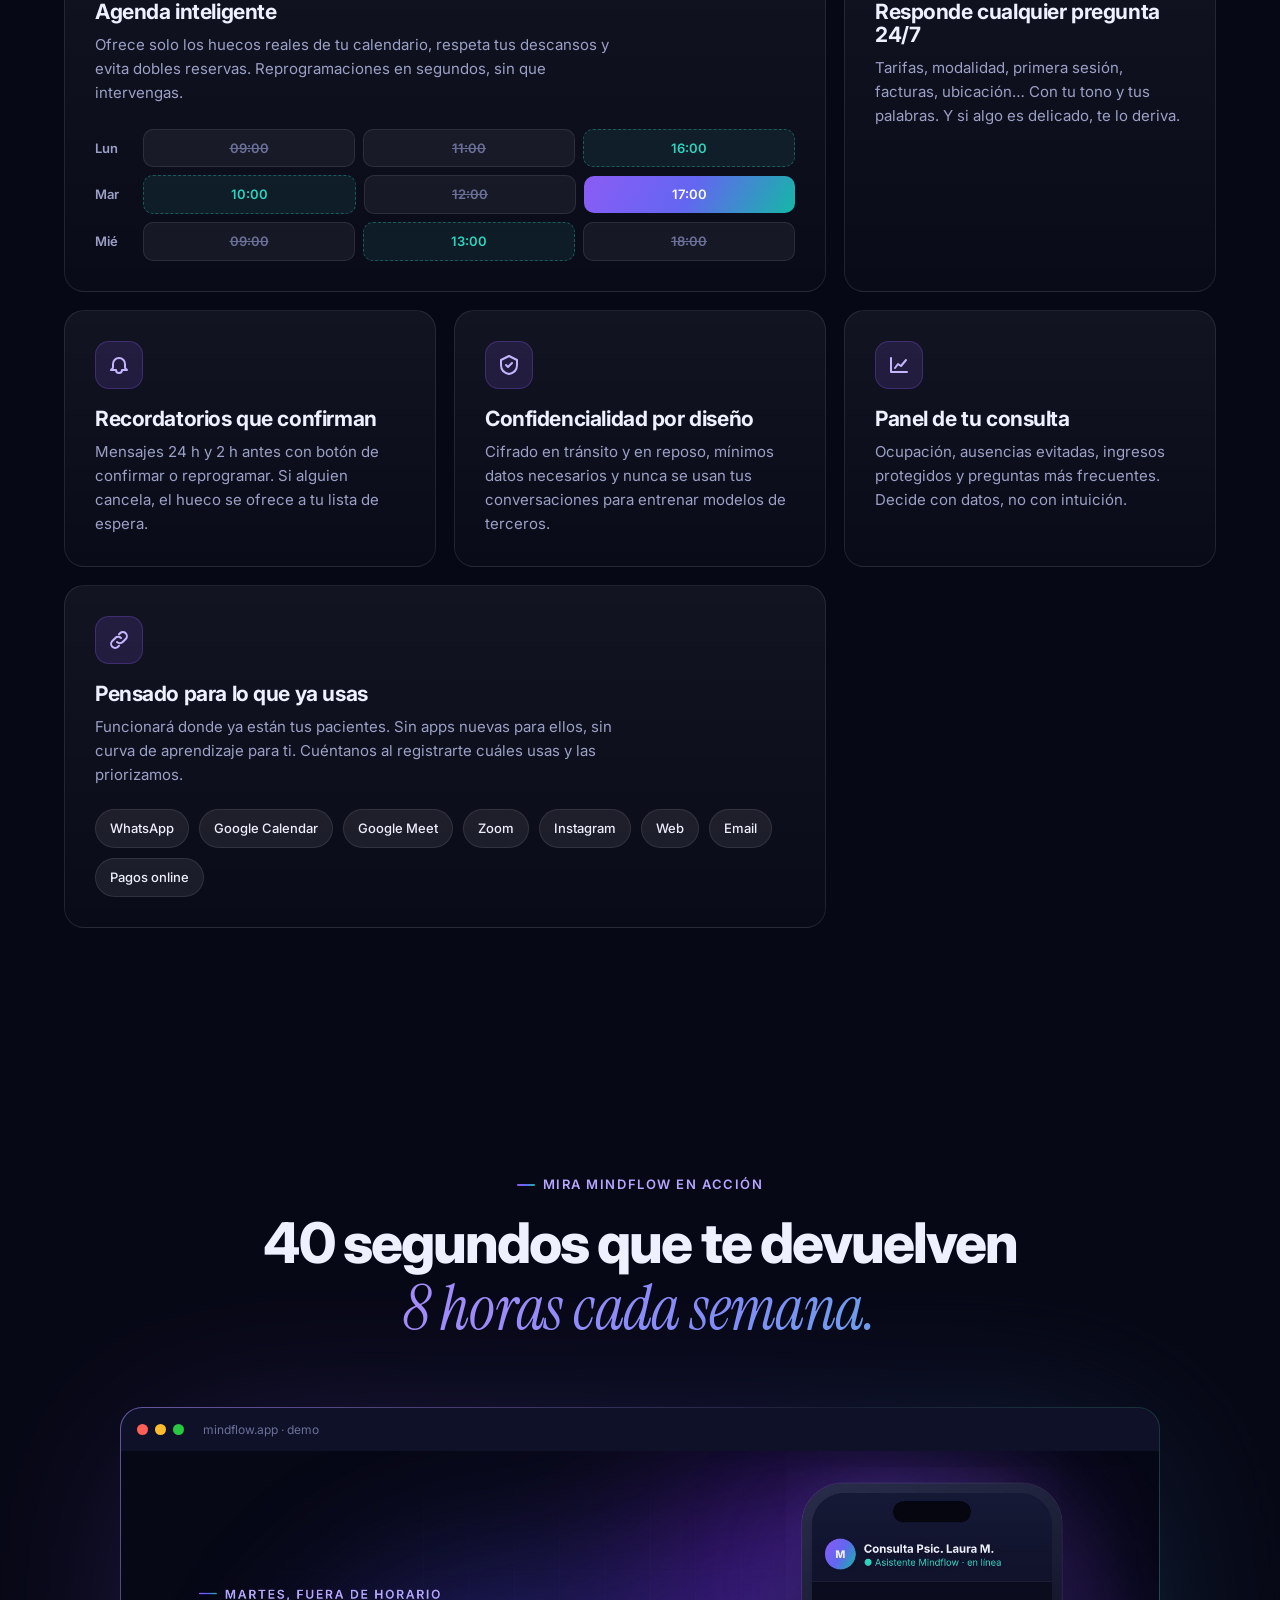
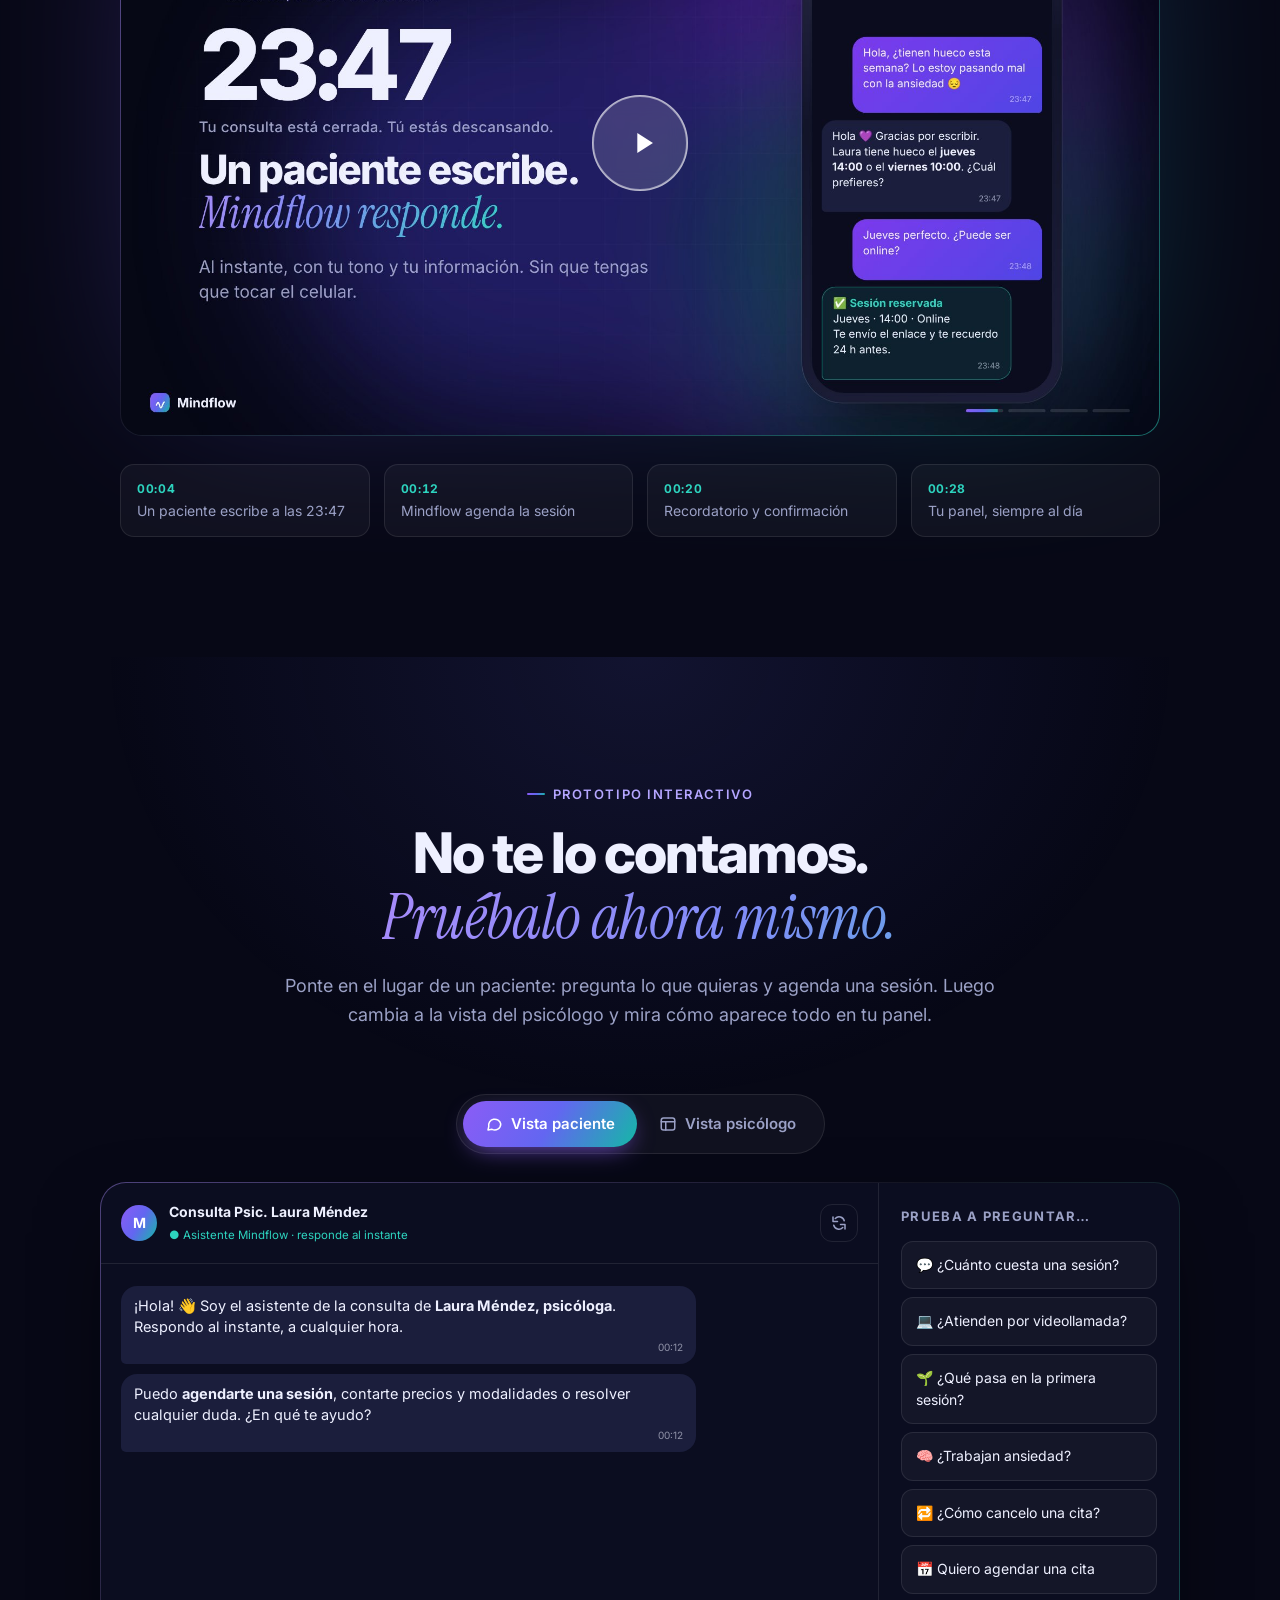
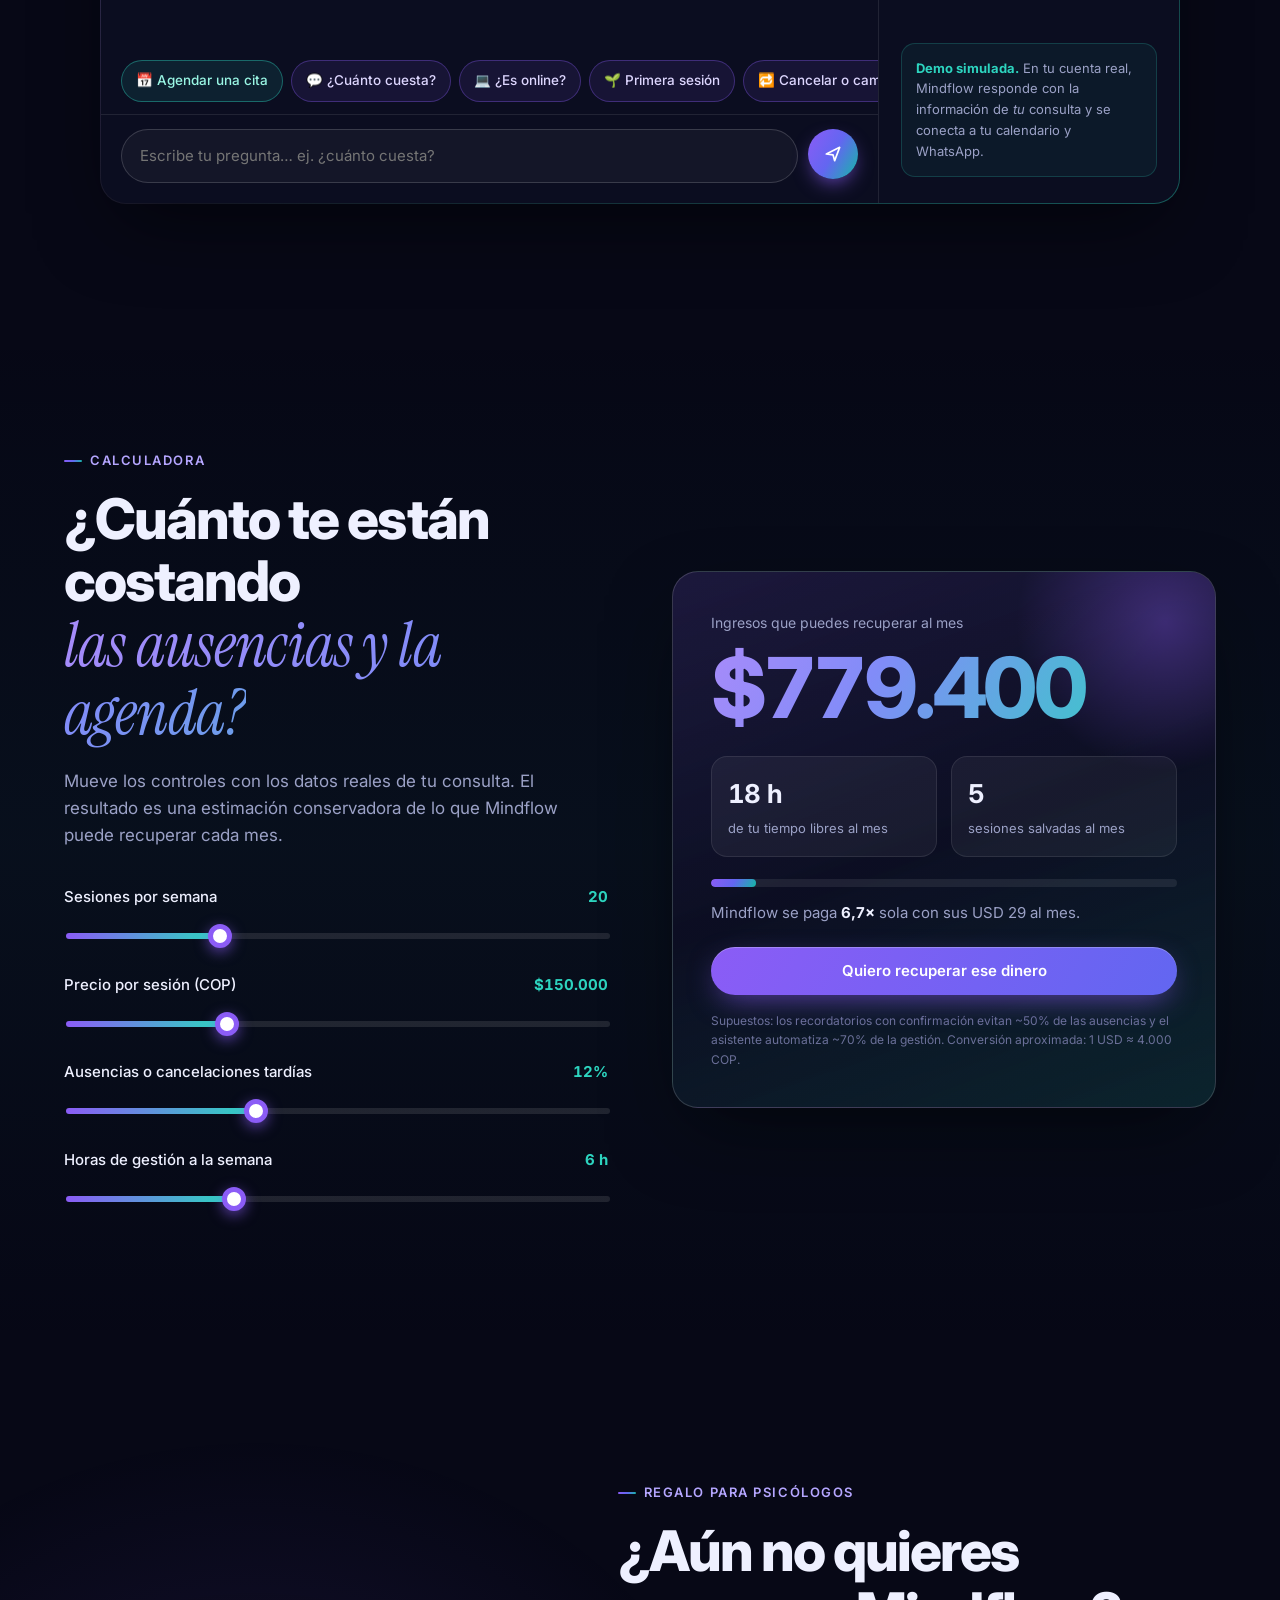
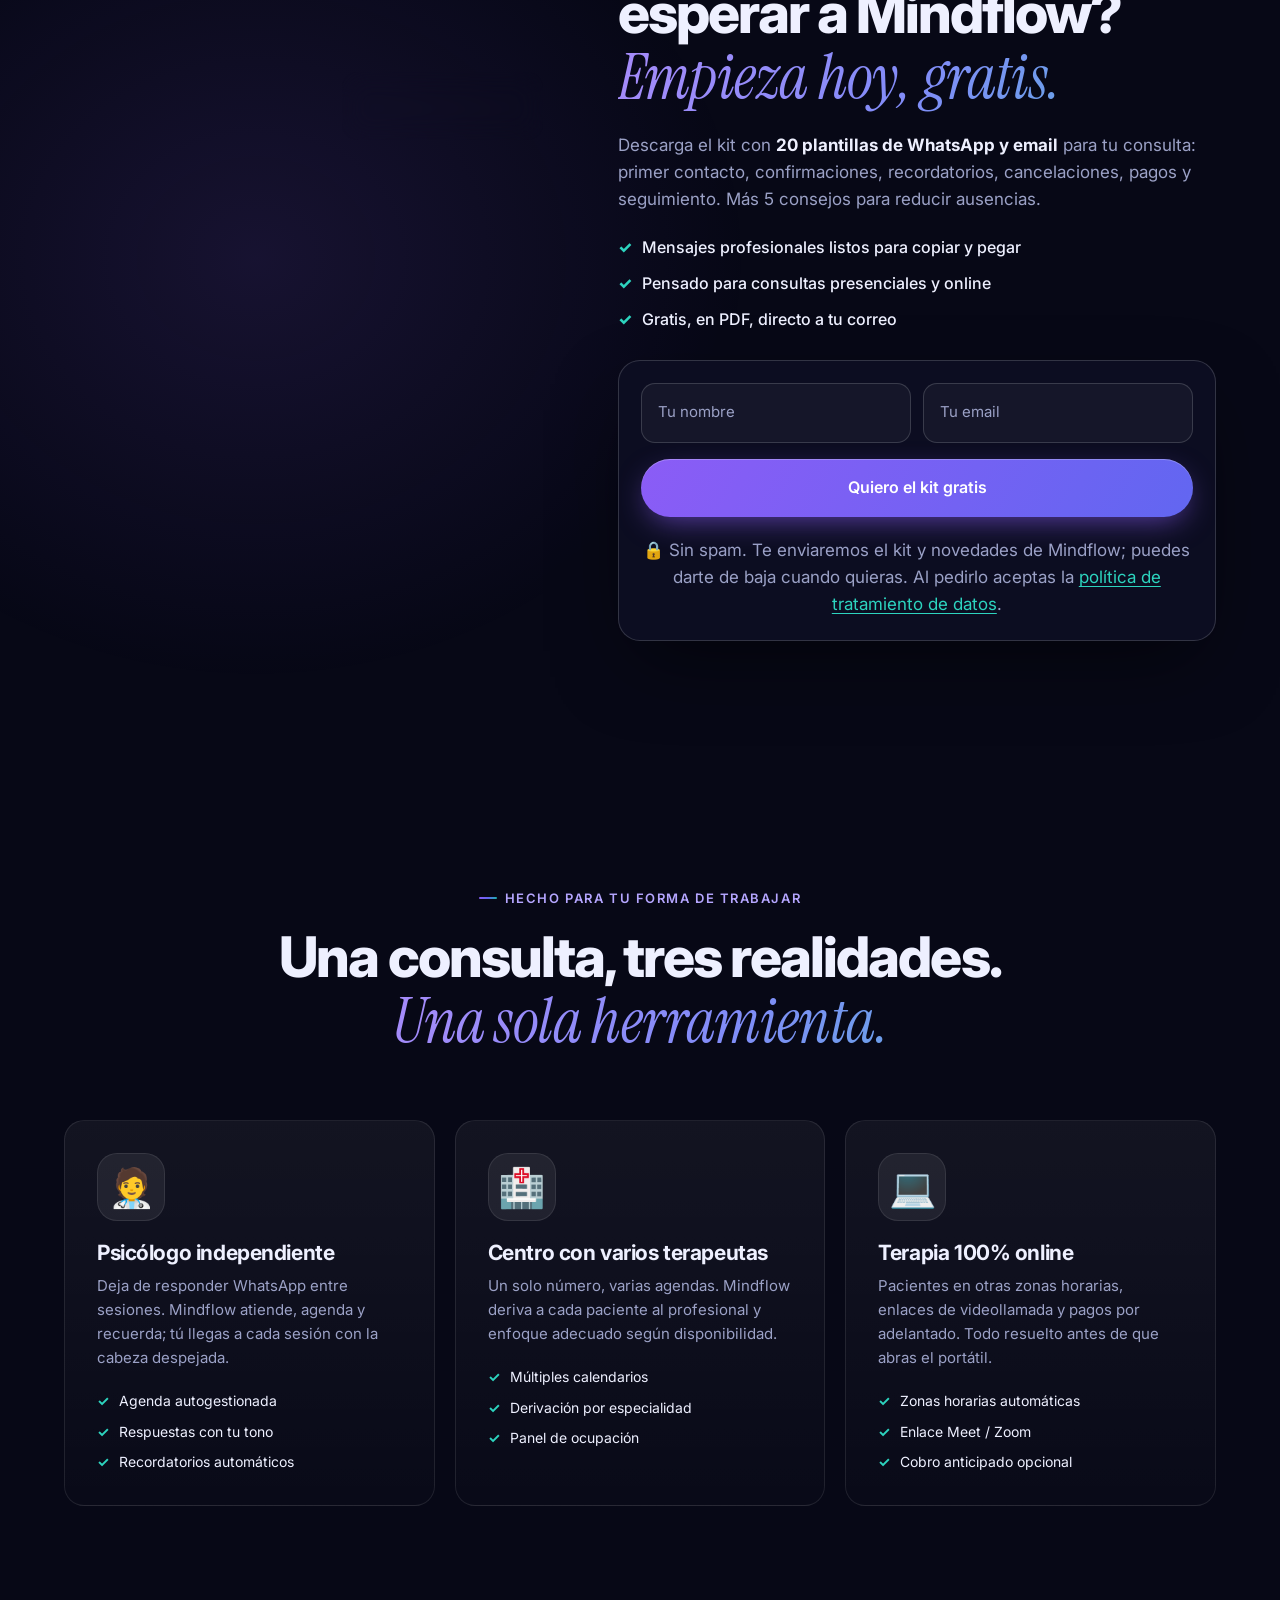
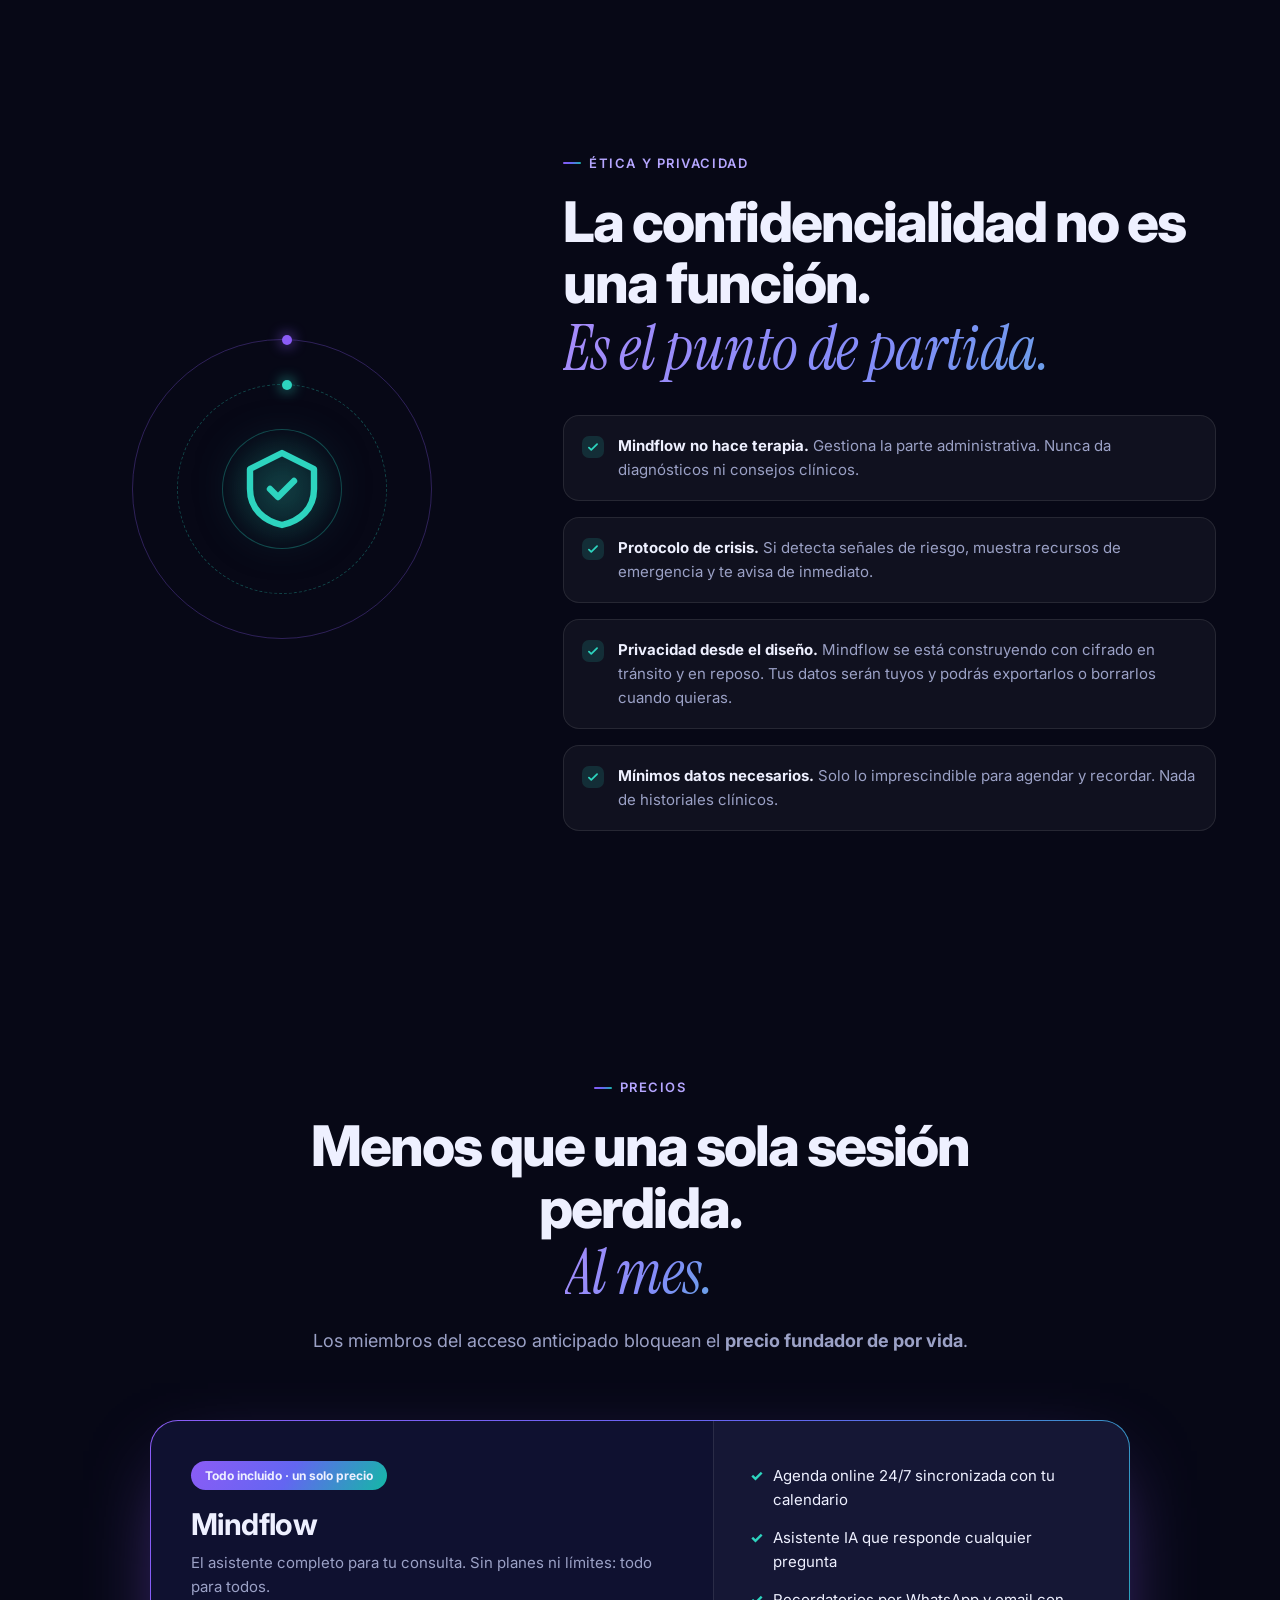
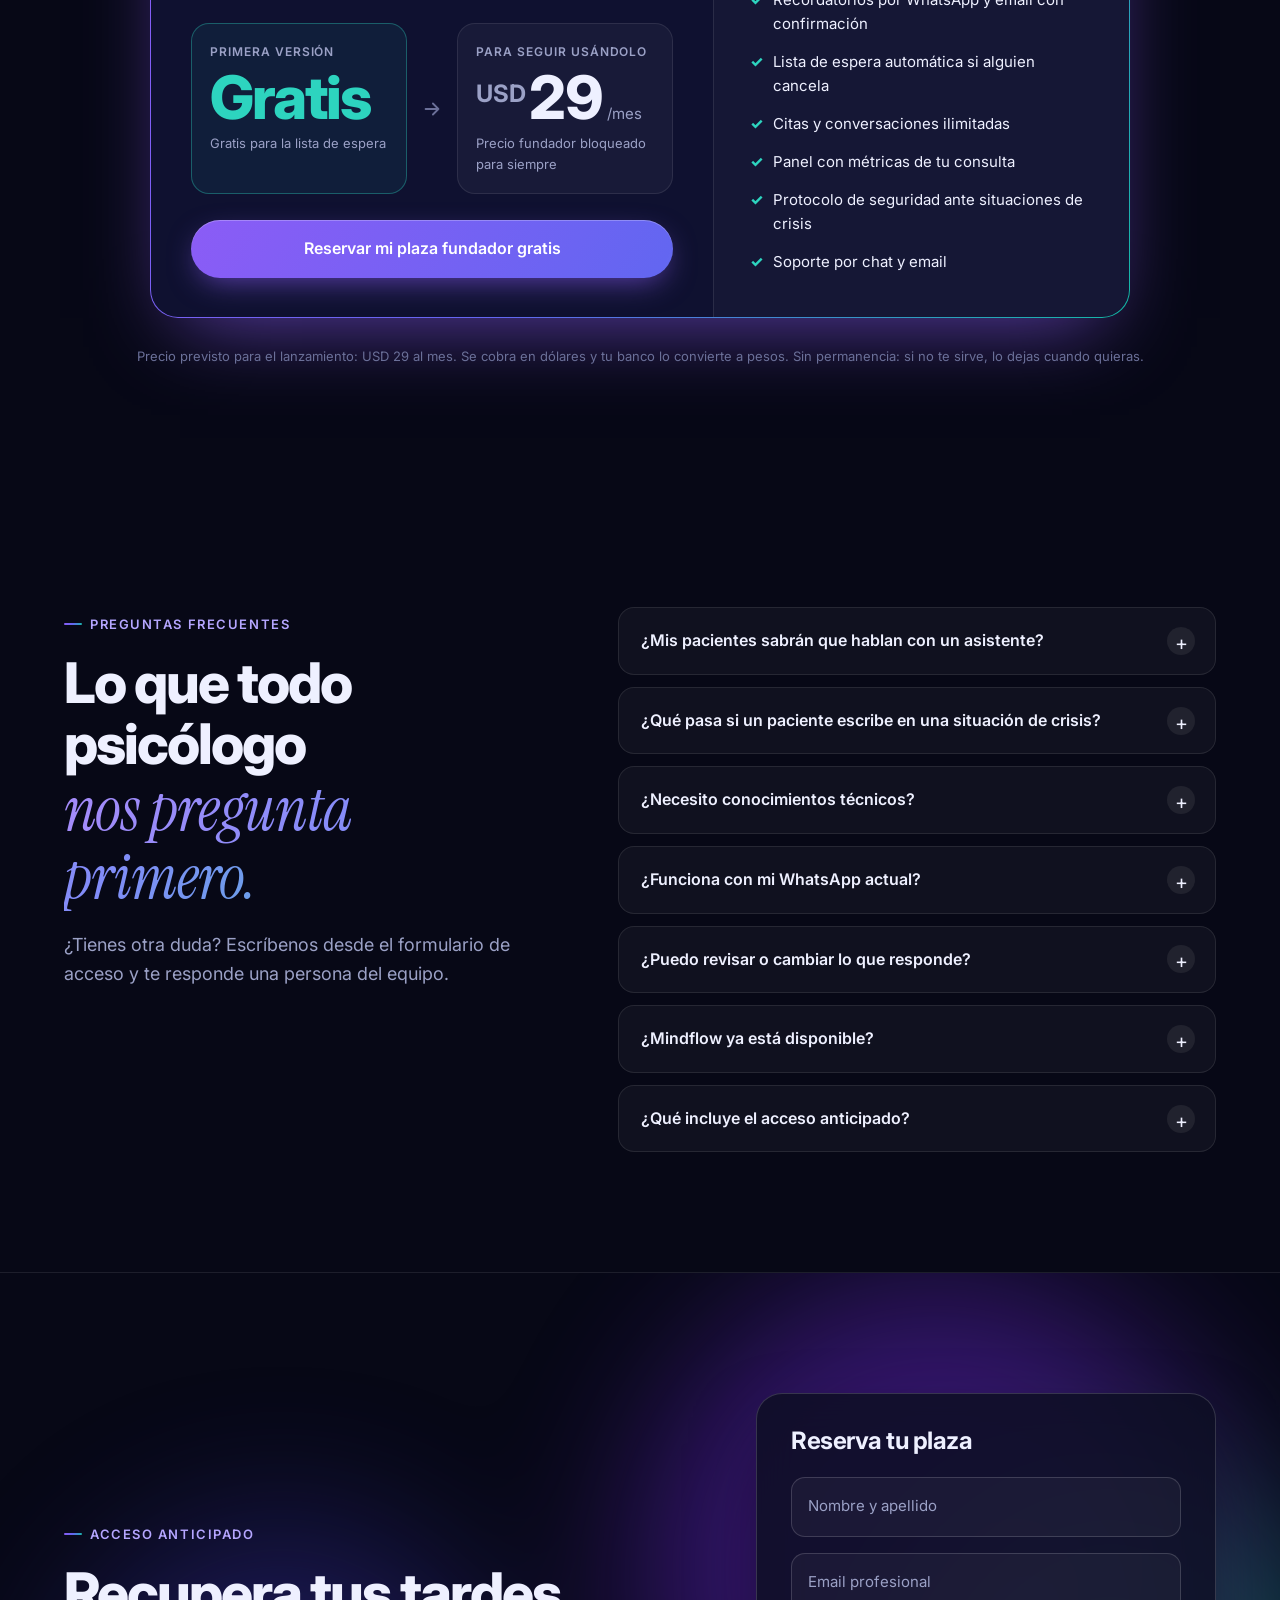
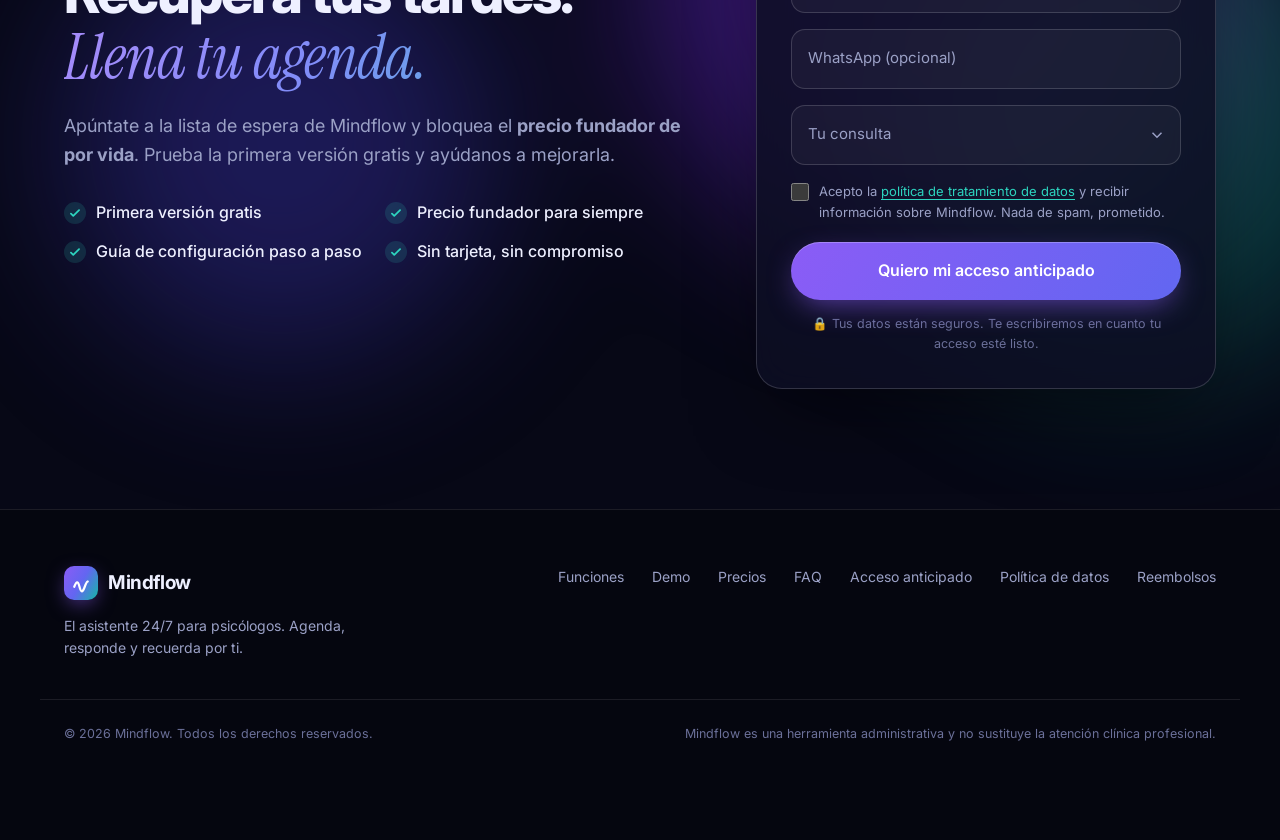
==== commit a083a14d: "Pie con espacio para la insignia de Netlify y sin promesa de respuesta en 24 h Co-Authored-By: Claud" ====
--- a/index.html
+++ b/index.html
@@ -734,7 +734,7 @@
               <span class="btn__label">Quiero mi acceso anticipado</span>
               <span class="btn__spinner" aria-hidden="true"></span>
             </button>
-            <p class="signup__micro">🔒 Tus datos están seguros. Respondemos en menos de 24 h.</p>
+            <p class="signup__micro">🔒 Tus datos están seguros. Te escribiremos en cuanto tu acceso esté listo.</p>
           </div>
 
           <div class="signup__state signup__success" data-state="success" hidden>
--- a/assets/css/styles.css
+++ b/assets/css/styles.css
@@ -634,7 +634,7 @@
 .success-ticket b { font-size: 26px; letter-spacing: .08em; color: var(--teal); font-variant-numeric: tabular-nums; }
 
 /* footer */
-.footer { border-top: 1px solid var(--border); padding: 56px 0 32px; background: #05060f; }
+.footer { border-top: 1px solid var(--border); padding: 56px 0 96px; background: #05060f; } /* espacio abajo para la insignia de Netlify */
 .footer__inner { display: flex; justify-content: space-between; gap: 32px; flex-wrap: wrap; }
 .footer__inner p { color: var(--muted); margin-top: 12px; font-size: 14px; max-width: 320px; }
 .footer nav { display: flex; flex-wrap: wrap; gap: 8px 28px; align-items: flex-start; }
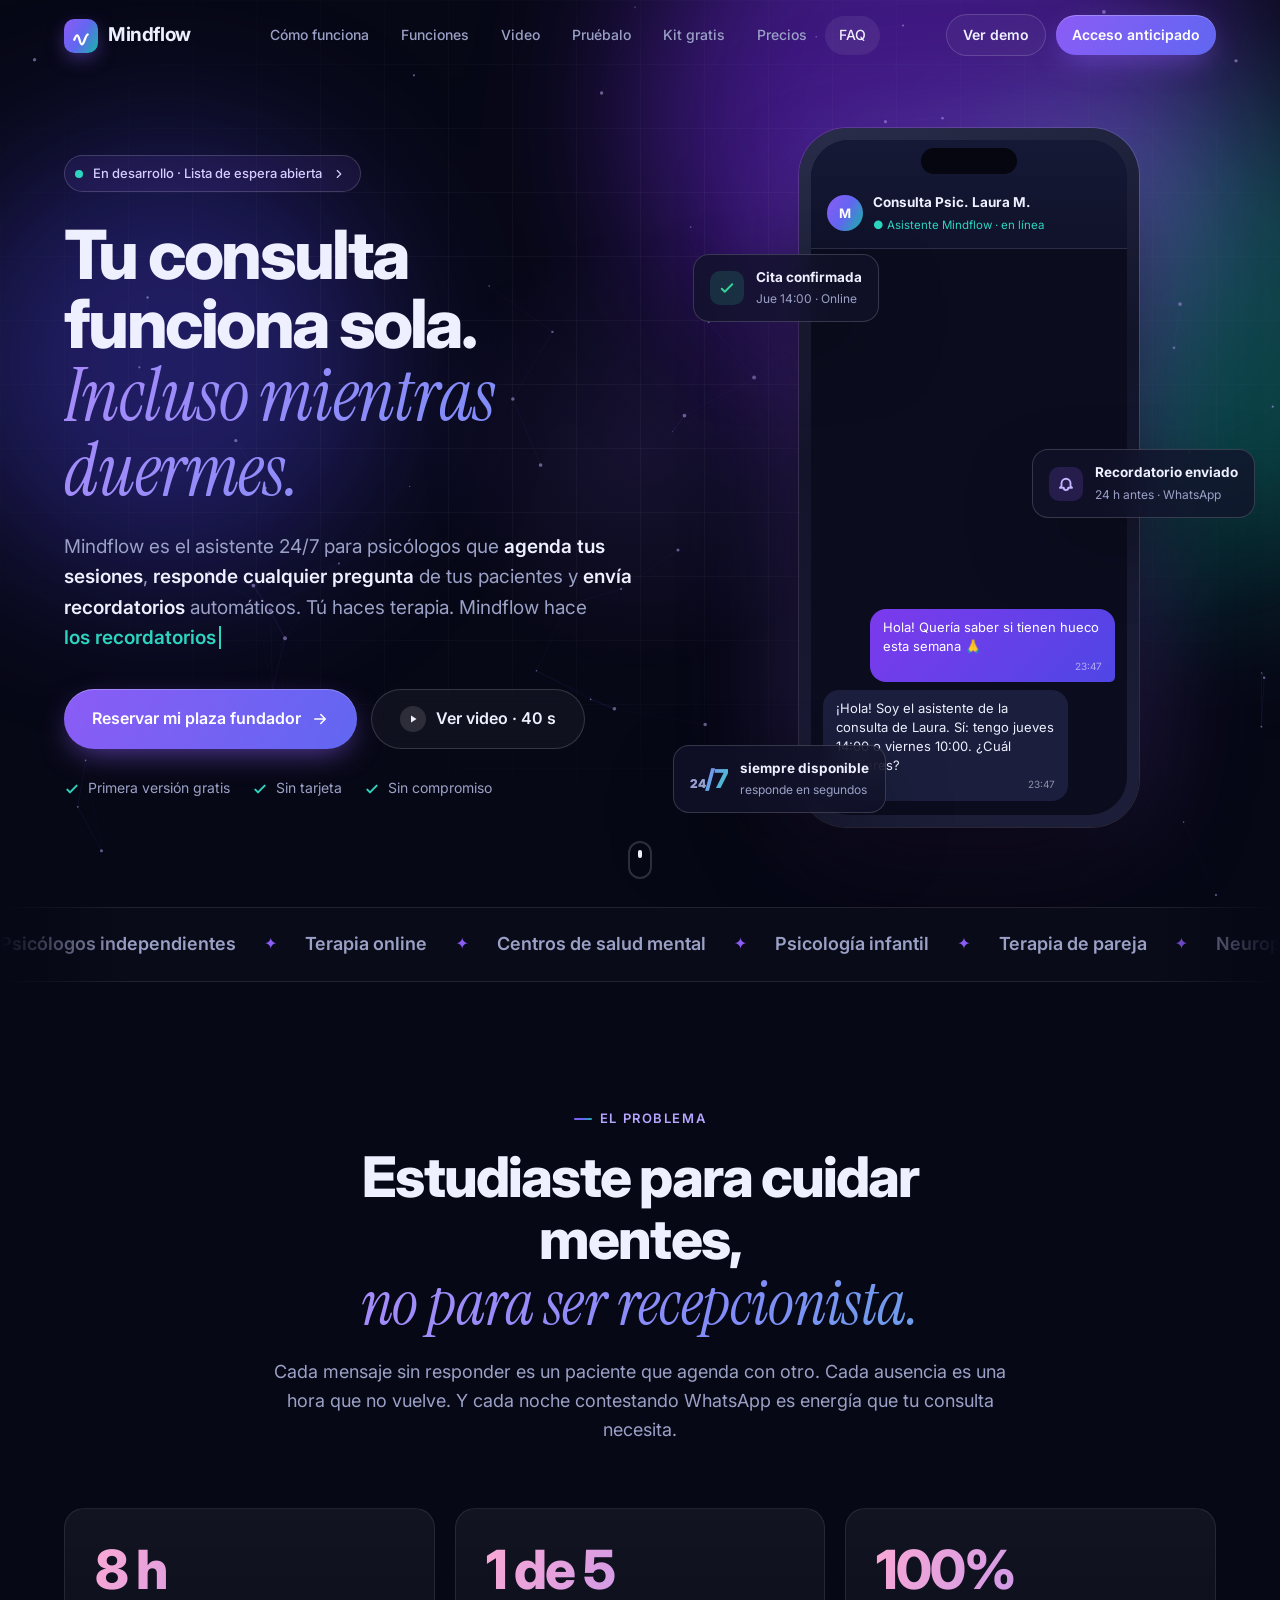
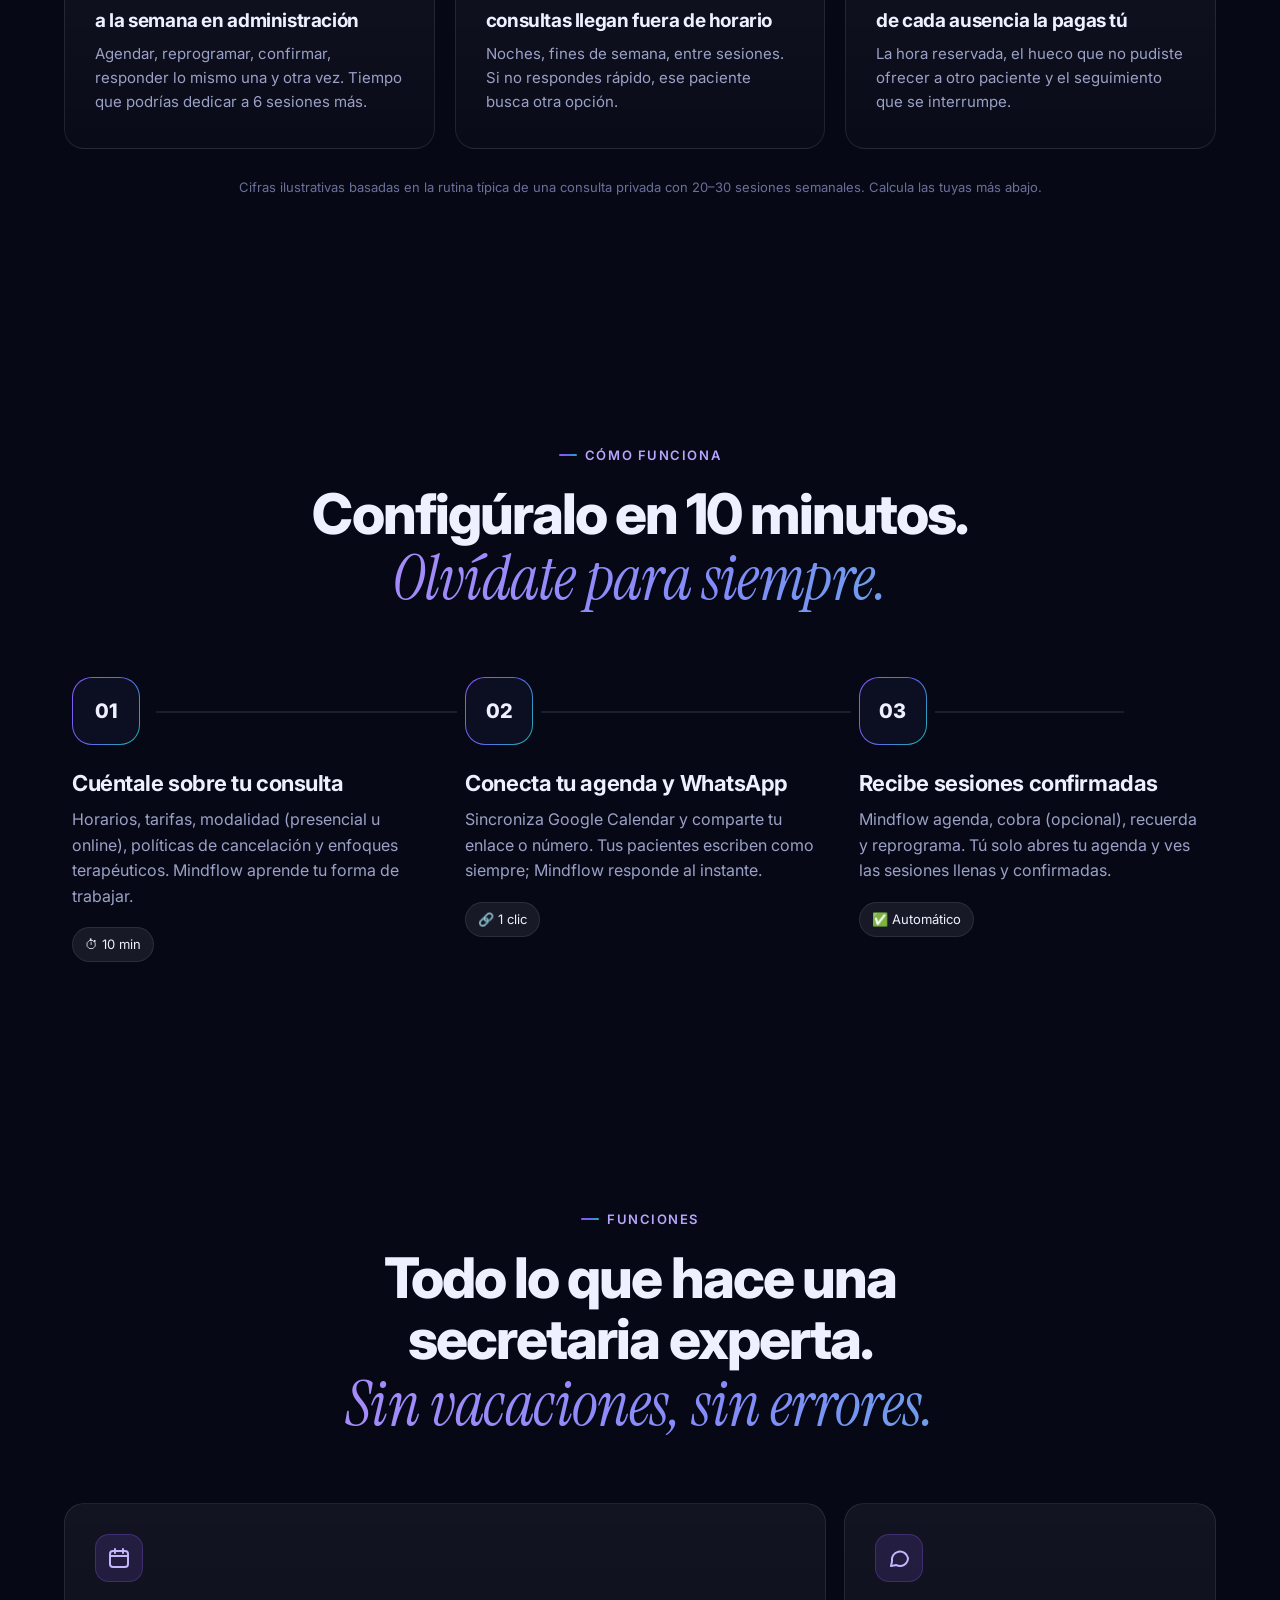
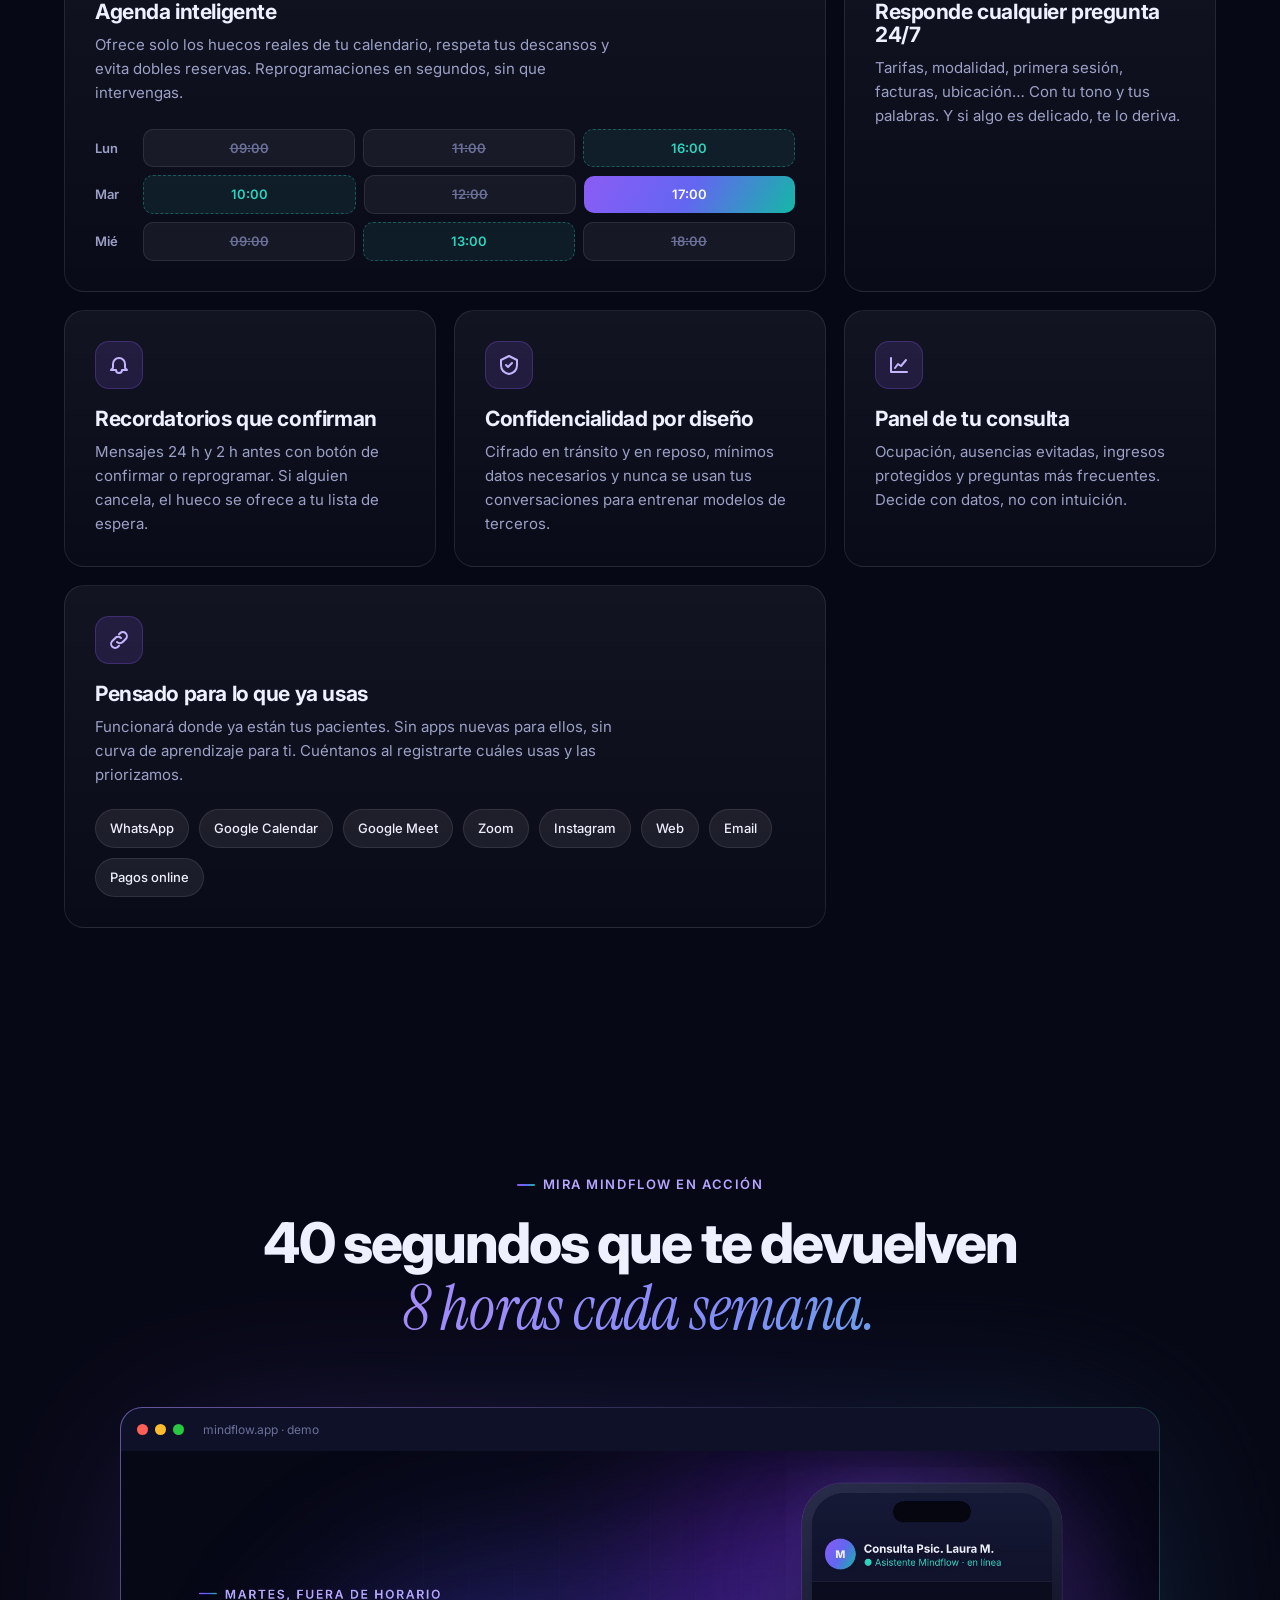
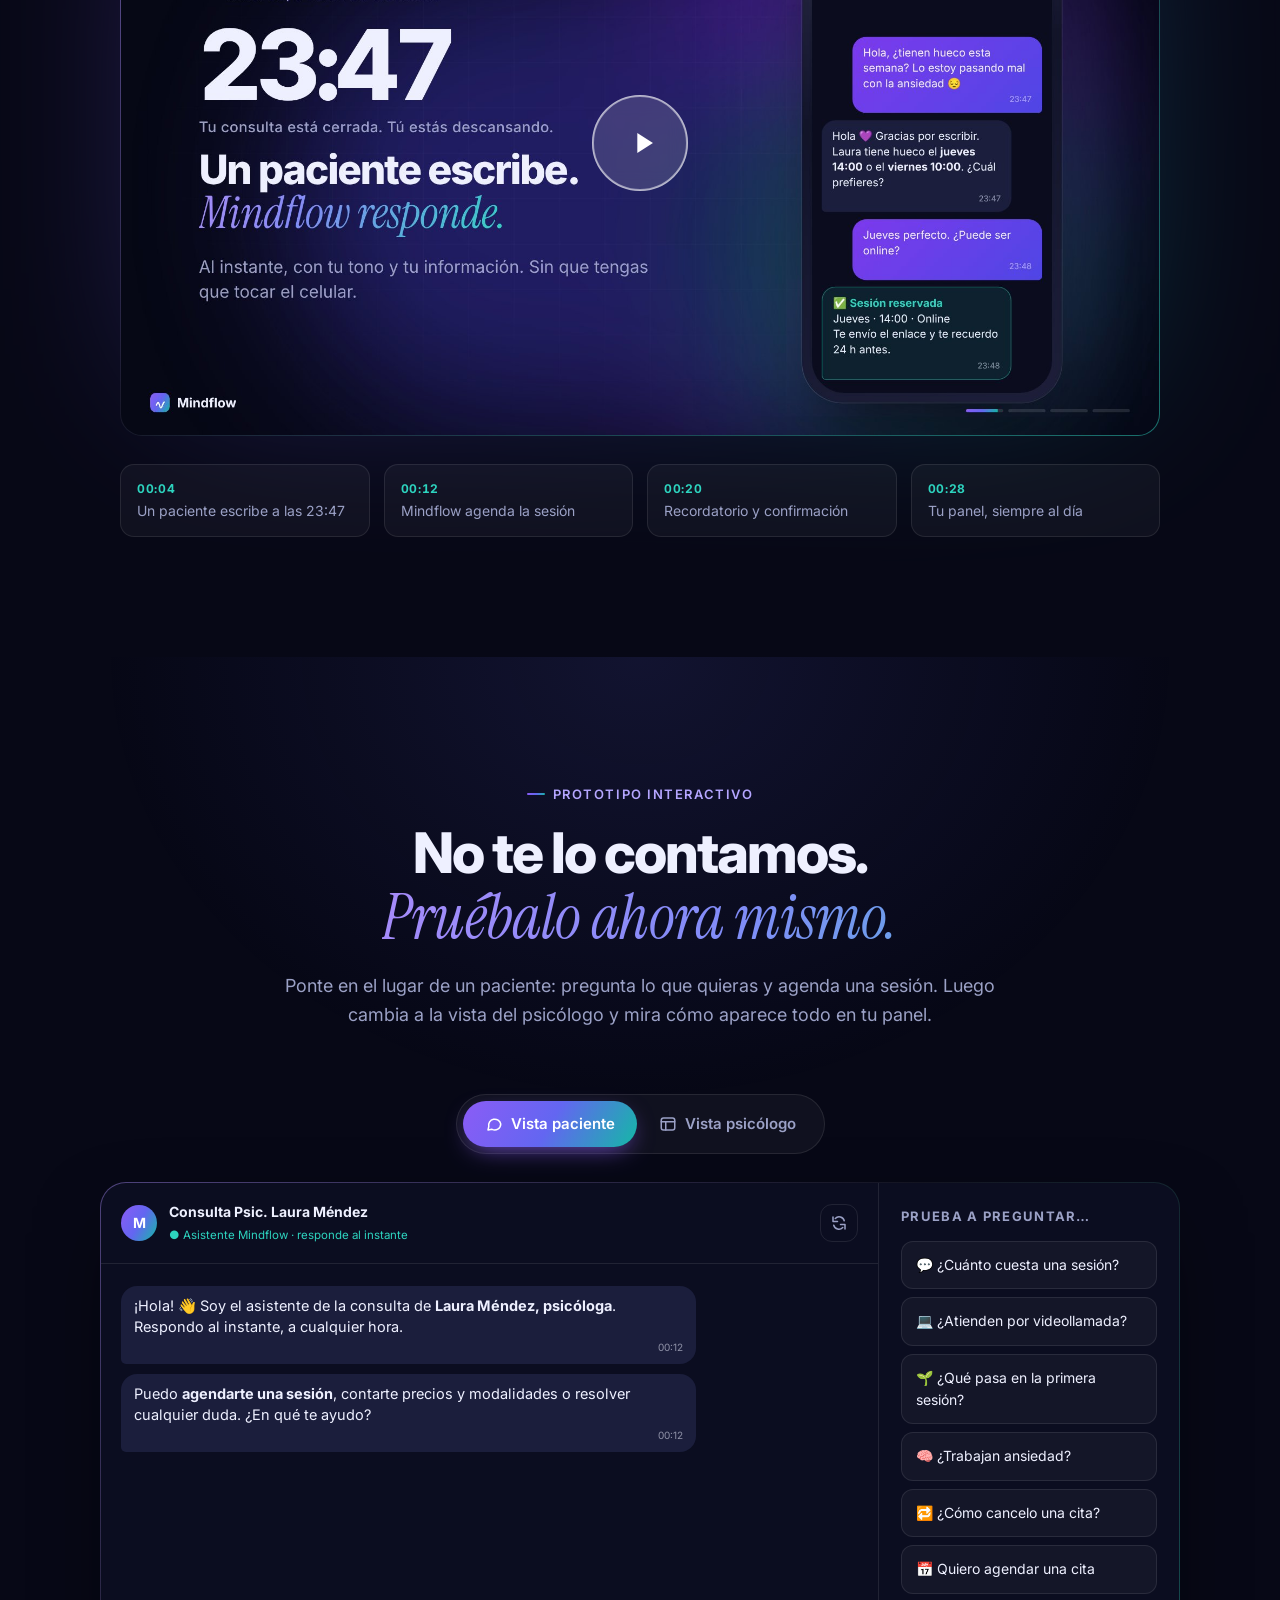
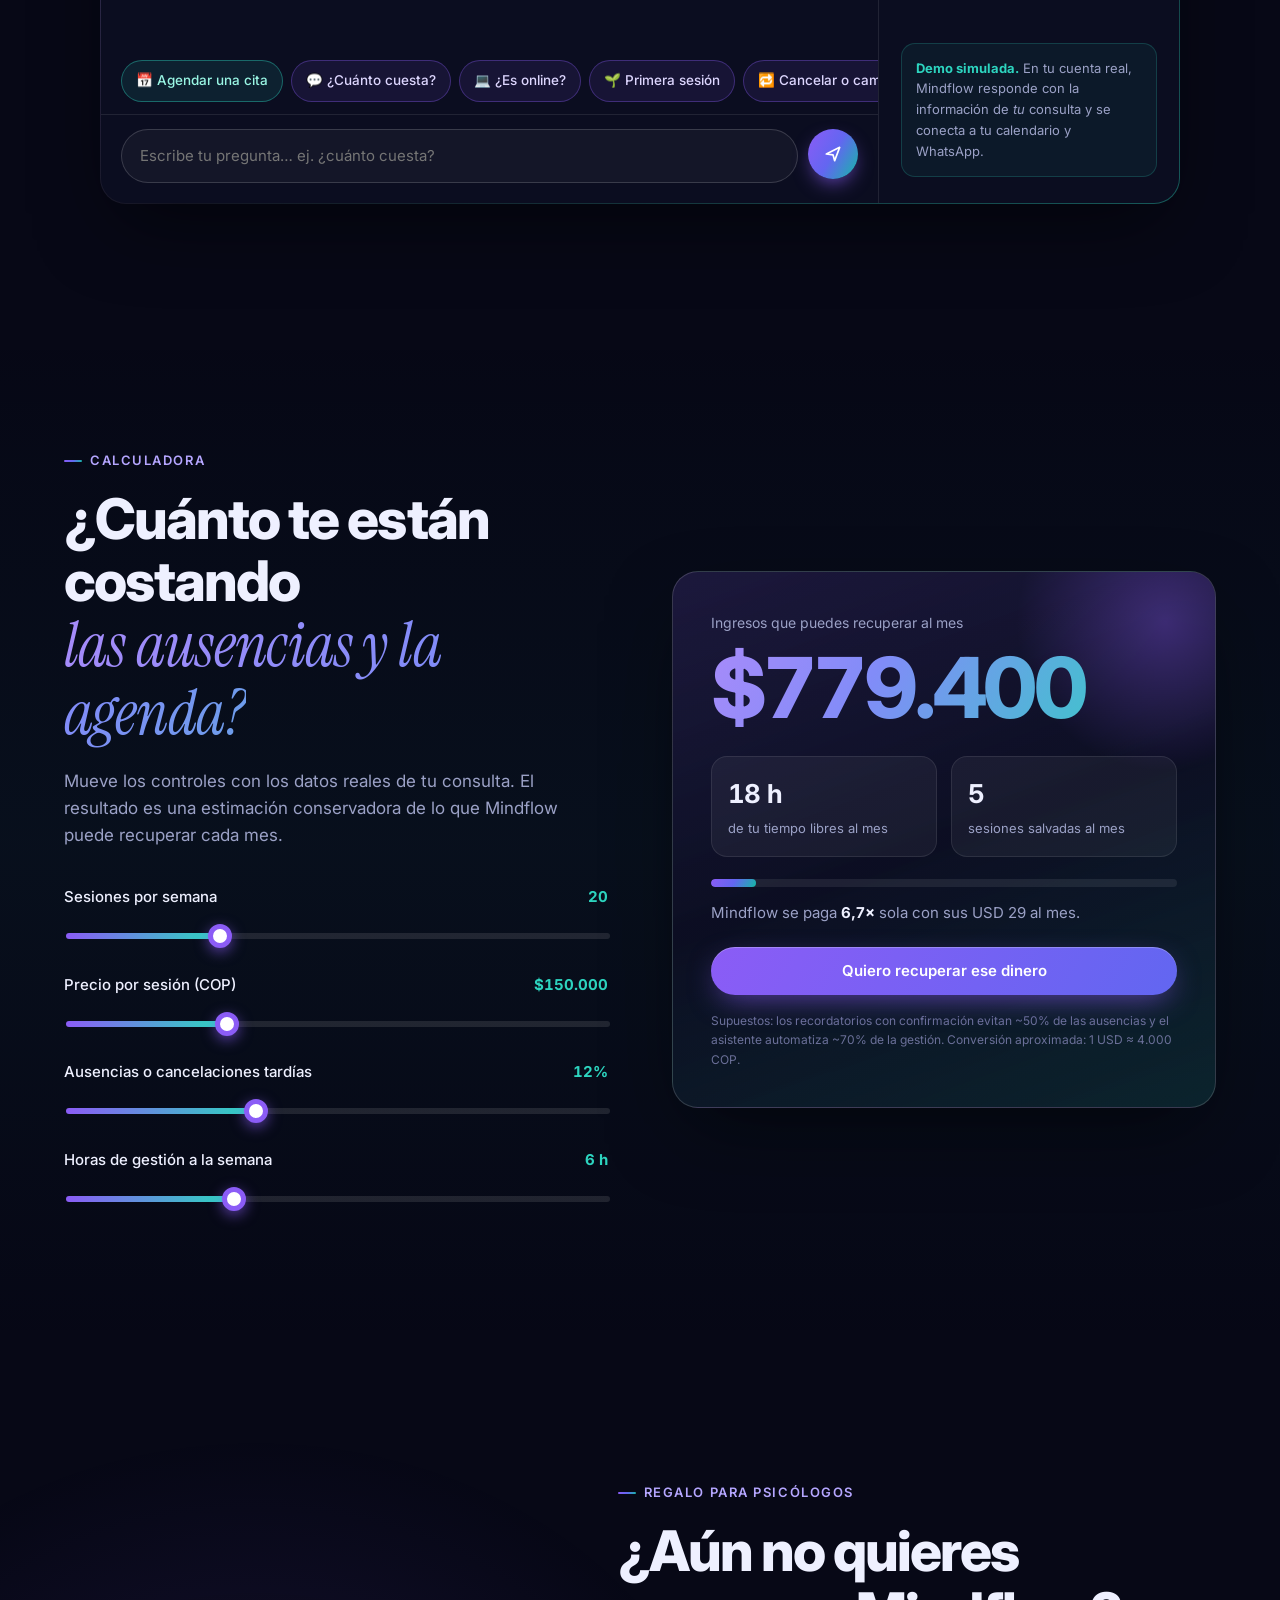
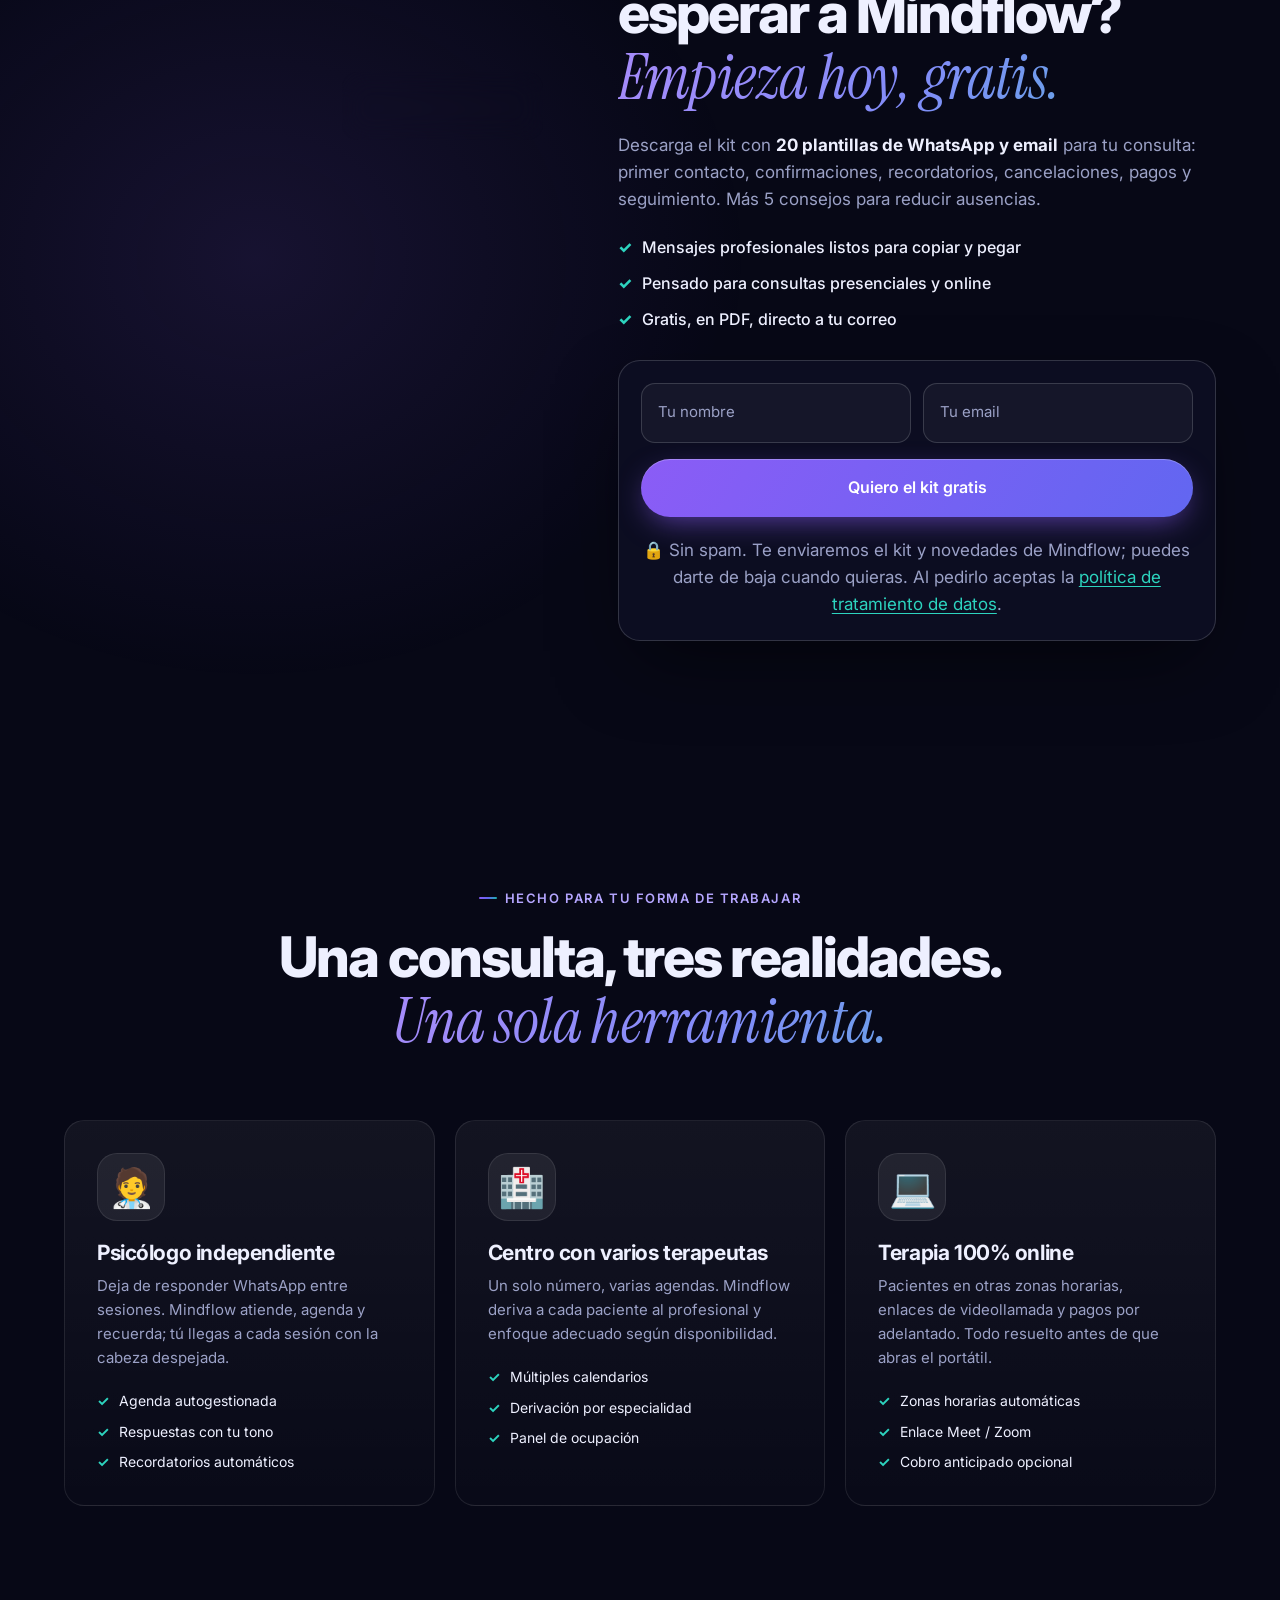
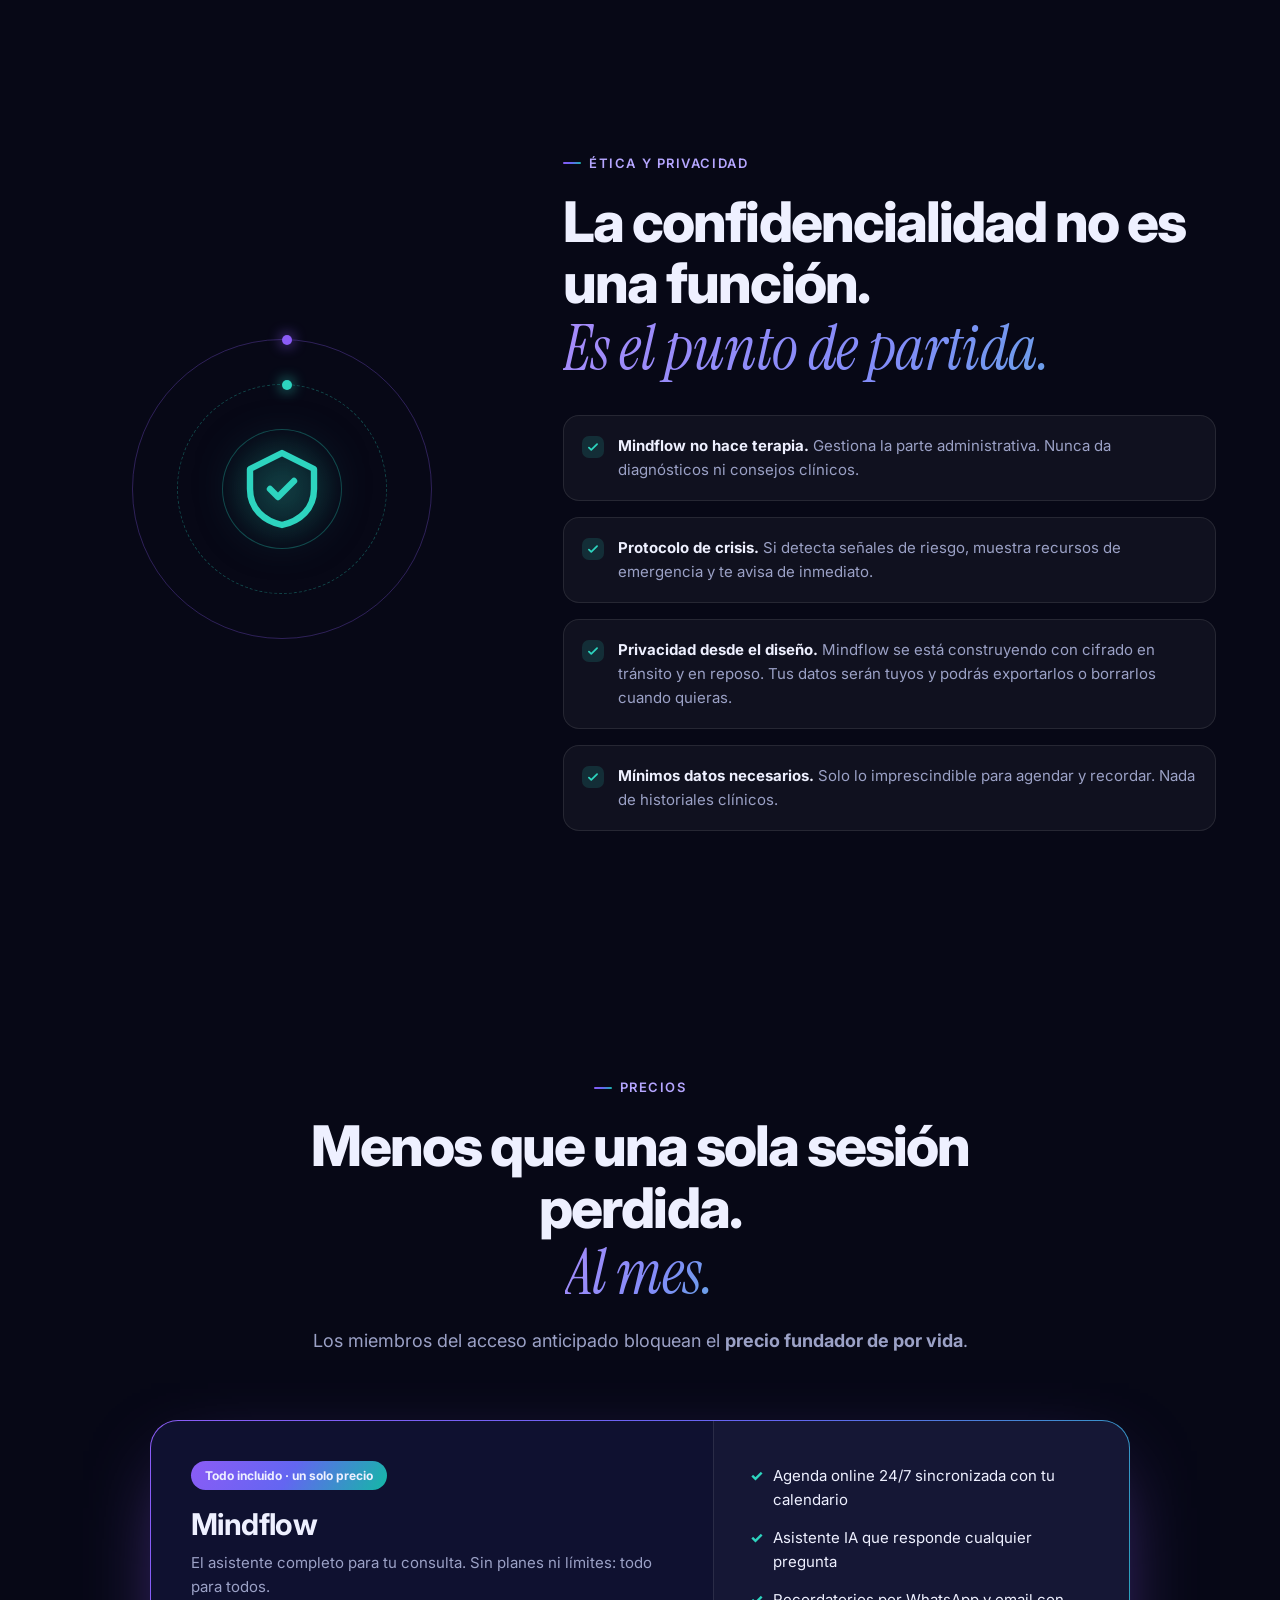
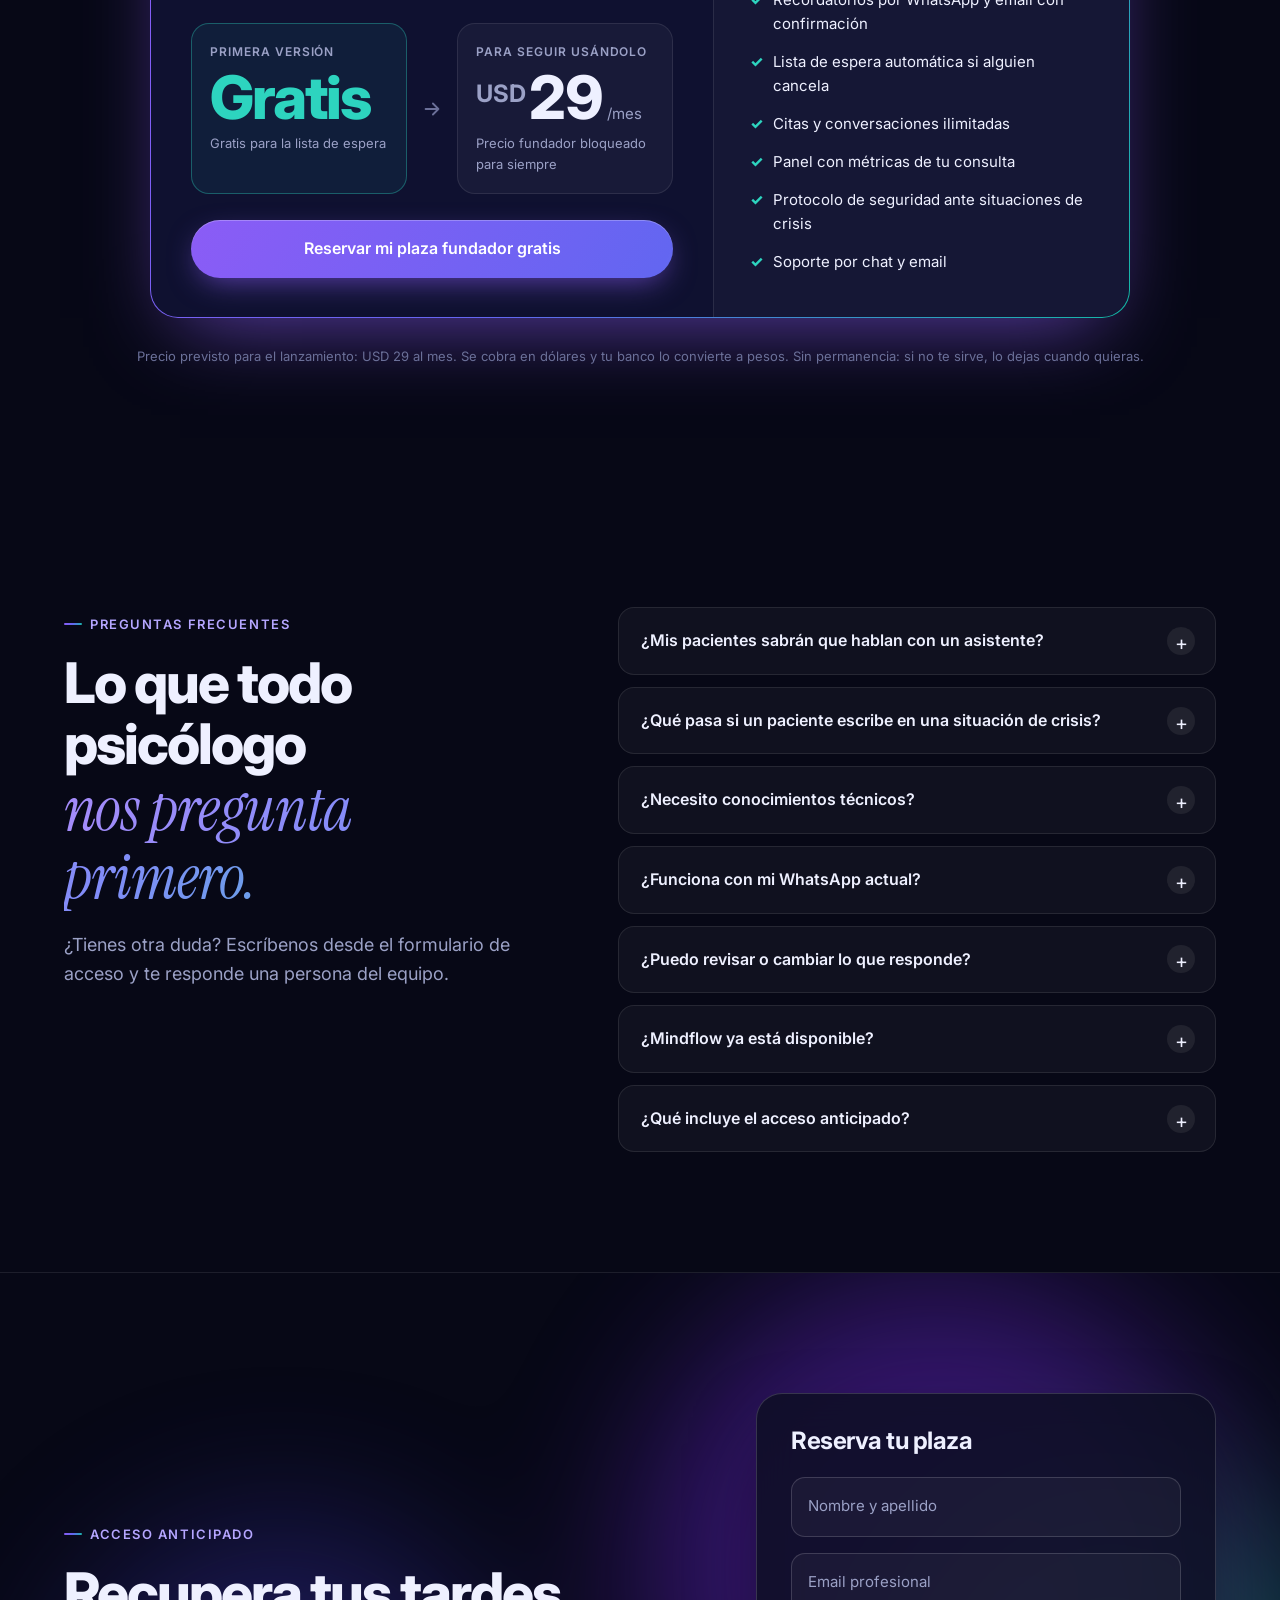
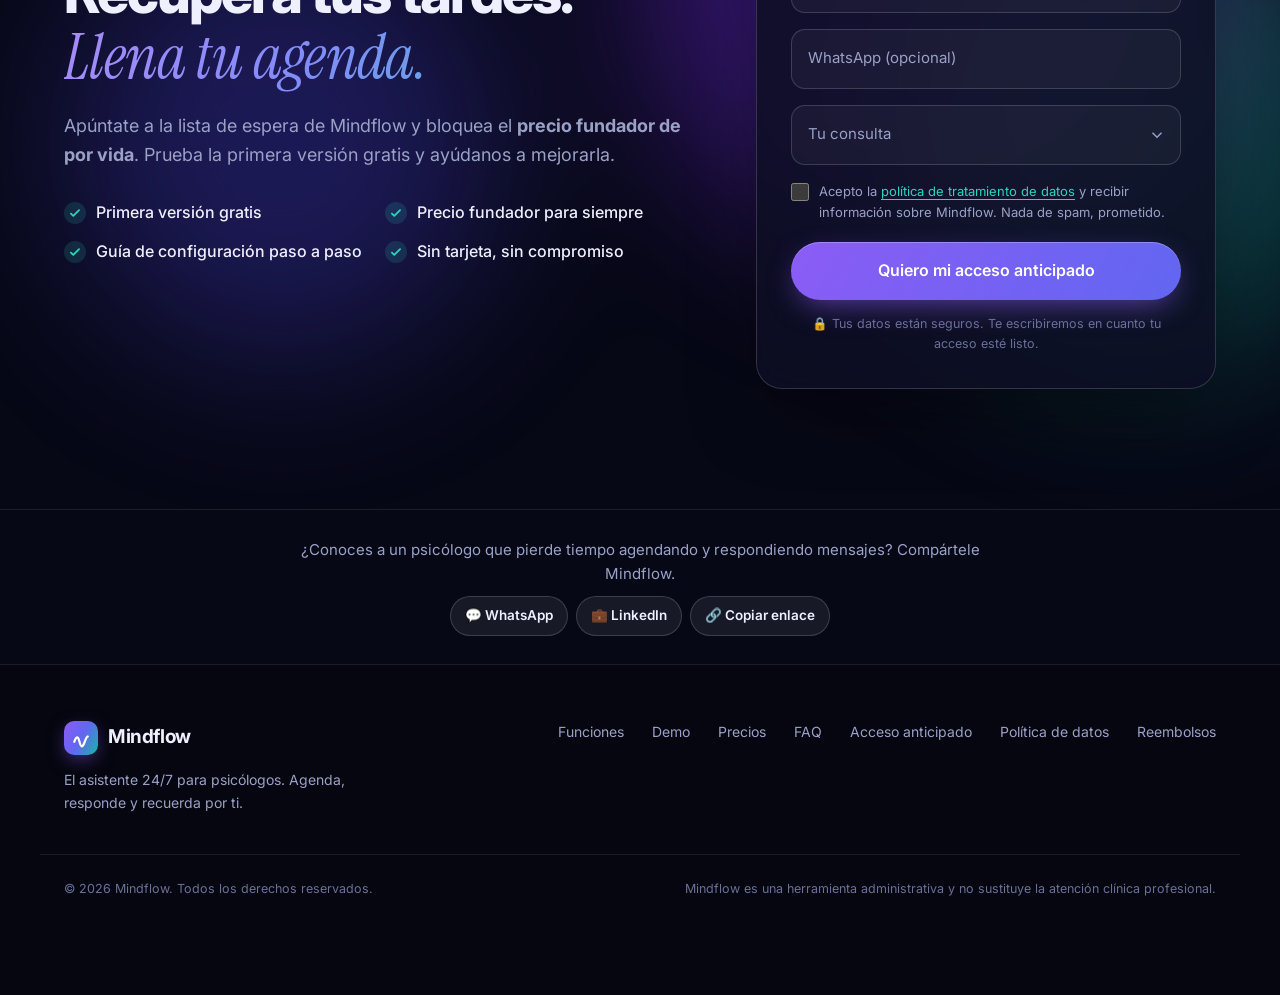
==== commit 01b66cec: "Botones para compartir Mindflow con otros psicólogos (WhatsApp, LinkedIn, copiar enlace) Co-Authored" ====
--- a/index.html
+++ b/index.html
@@ -499,6 +499,14 @@
             <div class="kit-form__state kit-form__success" data-state="success" hidden>
               <div class="kit-form__ok">✅ <span id="kitSuccessText">¡Listo! Tu kit está preparado.</span></div>
               <a class="btn btn--primary btn--lg btn--block" id="kitDownload" href="assets/kit/kit-plantillas-mindflow.pdf" target="_blank" rel="noopener">Abrir el kit (PDF)</a>
+<div class="share share--kit" data-share>
+              <p class="share__title">¿Un colega también escribe los mismos mensajes cada día? Regálale el kit 🤍</p>
+              <div class="share__btns">
+                <a class="share__btn share__btn--wa" data-share-wa href="#" target="_blank" rel="noopener">💬 WhatsApp</a>
+                <a class="share__btn" data-share-in href="#" target="_blank" rel="noopener">💼 LinkedIn</a>
+                <button type="button" class="share__btn" data-share-copy>🔗 Copiar enlace</button>
+              </div>
+            </div>
               <a href="#kit-pro" class="kit-form__next js-kitpro-upsell" hidden>¿Quieres 40 plantillas más y versiones para padres? Mira el Kit Pro →</a>
               <a href="#acceso" class="kit-form__next">¿Y si esos mensajes se enviaran solos? Reserva tu plaza en Mindflow →</a>
             </div>
@@ -747,12 +755,33 @@
               <span>Tu código fundador</span>
               <b id="successCode">MF-0000</b>
             </div>
+<div class="share " data-share>
+              <p class="share__title">¿Conoces a otro psicólogo al que le pueda servir? Compártele Mindflow 🤍</p>
+              <div class="share__btns">
+                <a class="share__btn share__btn--wa" data-share-wa href="#" target="_blank" rel="noopener">💬 WhatsApp</a>
+                <a class="share__btn" data-share-in href="#" target="_blank" rel="noopener">💼 LinkedIn</a>
+                <button type="button" class="share__btn" data-share-copy>🔗 Copiar enlace</button>
+              </div>
+            </div>
             <a href="#prototipo" class="btn btn--ghost btn--block">Mientras tanto, prueba la demo</a>
           </div>
         </form>
       </div>
     </section>
   </main>
+
+  <section class="share-band" aria-label="Compartir Mindflow">
+    <div class="container share-band__inner">
+      <div class="share share--band" data-share>
+              <p class="share__title">¿Conoces a un psicólogo que pierde tiempo agendando y respondiendo mensajes? Compártele Mindflow.</p>
+              <div class="share__btns">
+                <a class="share__btn share__btn--wa" data-share-wa href="#" target="_blank" rel="noopener">💬 WhatsApp</a>
+                <a class="share__btn" data-share-in href="#" target="_blank" rel="noopener">💼 LinkedIn</a>
+                <button type="button" class="share__btn" data-share-copy>🔗 Copiar enlace</button>
+              </div>
+            </div>
+    </div>
+  </section>
 
   <footer class="footer">
     <div class="container footer__inner">
--- a/assets/css/styles.css
+++ b/assets/css/styles.css
@@ -642,6 +642,19 @@
 .footer nav a:hover { color: var(--text); }
 .footer__bottom { display: flex; justify-content: space-between; gap: 16px; flex-wrap: wrap; margin-top: 40px; padding-top: 24px; border-top: 1px solid var(--border); font-size: 12.5px; color: var(--dim); }
 
+/* compartir (boca a boca) */
+.share { display: grid; gap: 10px; padding: 14px; border-radius: 16px; background: rgba(139,92,246,.07); border: 1px dashed rgba(167,139,250,.35); text-align: center; }
+.share__title { font-size: 14px; color: var(--muted); }
+.share__btns { display: flex; flex-wrap: wrap; justify-content: center; gap: 8px; }
+.share__btn { display: inline-flex; align-items: center; gap: 6px; padding: 8px 14px; border-radius: 999px; font-size: 13.5px; font-weight: 600; background: var(--surface-2); border: 1px solid var(--border-strong); color: var(--text); transition: transform .25s var(--ease), border-color .25s, background .25s; }
+.share__btn:hover { transform: translateY(-2px); border-color: rgba(167,139,250,.6); background: rgba(139,92,246,.12); }
+.share__btn--wa:hover { border-color: rgba(37,211,102,.6); background: rgba(37,211,102,.12); }
+.signup__success .share { margin-bottom: 14px; }
+.share-band { border-top: 1px solid var(--border); padding-block: 28px; }
+.share-band__inner { max-width: 760px; }
+.share--band { background: transparent; border: 0; padding: 0; }
+.share--band .share__title { font-size: 15px; }
+
 /* legal pages */
 .legal-page { background: var(--bg); }
 .legal-top { border-bottom: 1px solid var(--border); background: rgba(7,8,22,.85); }
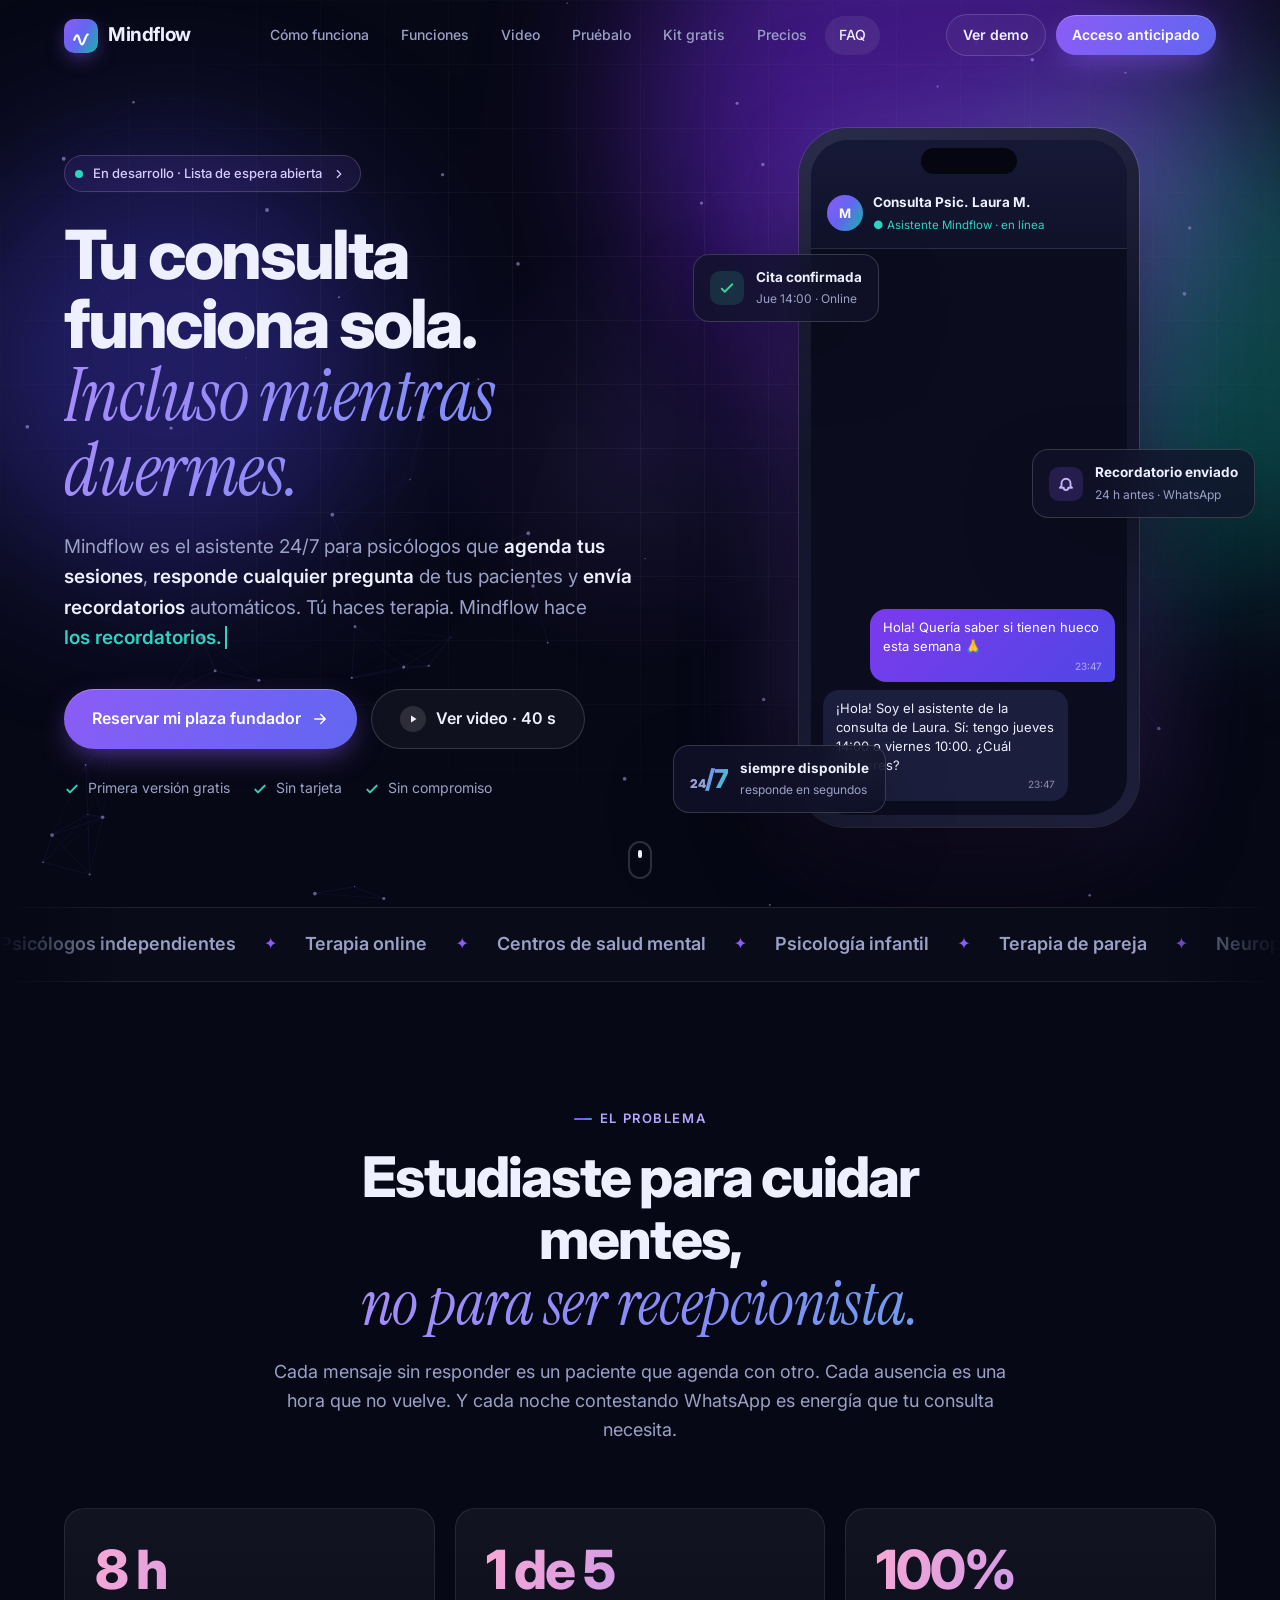
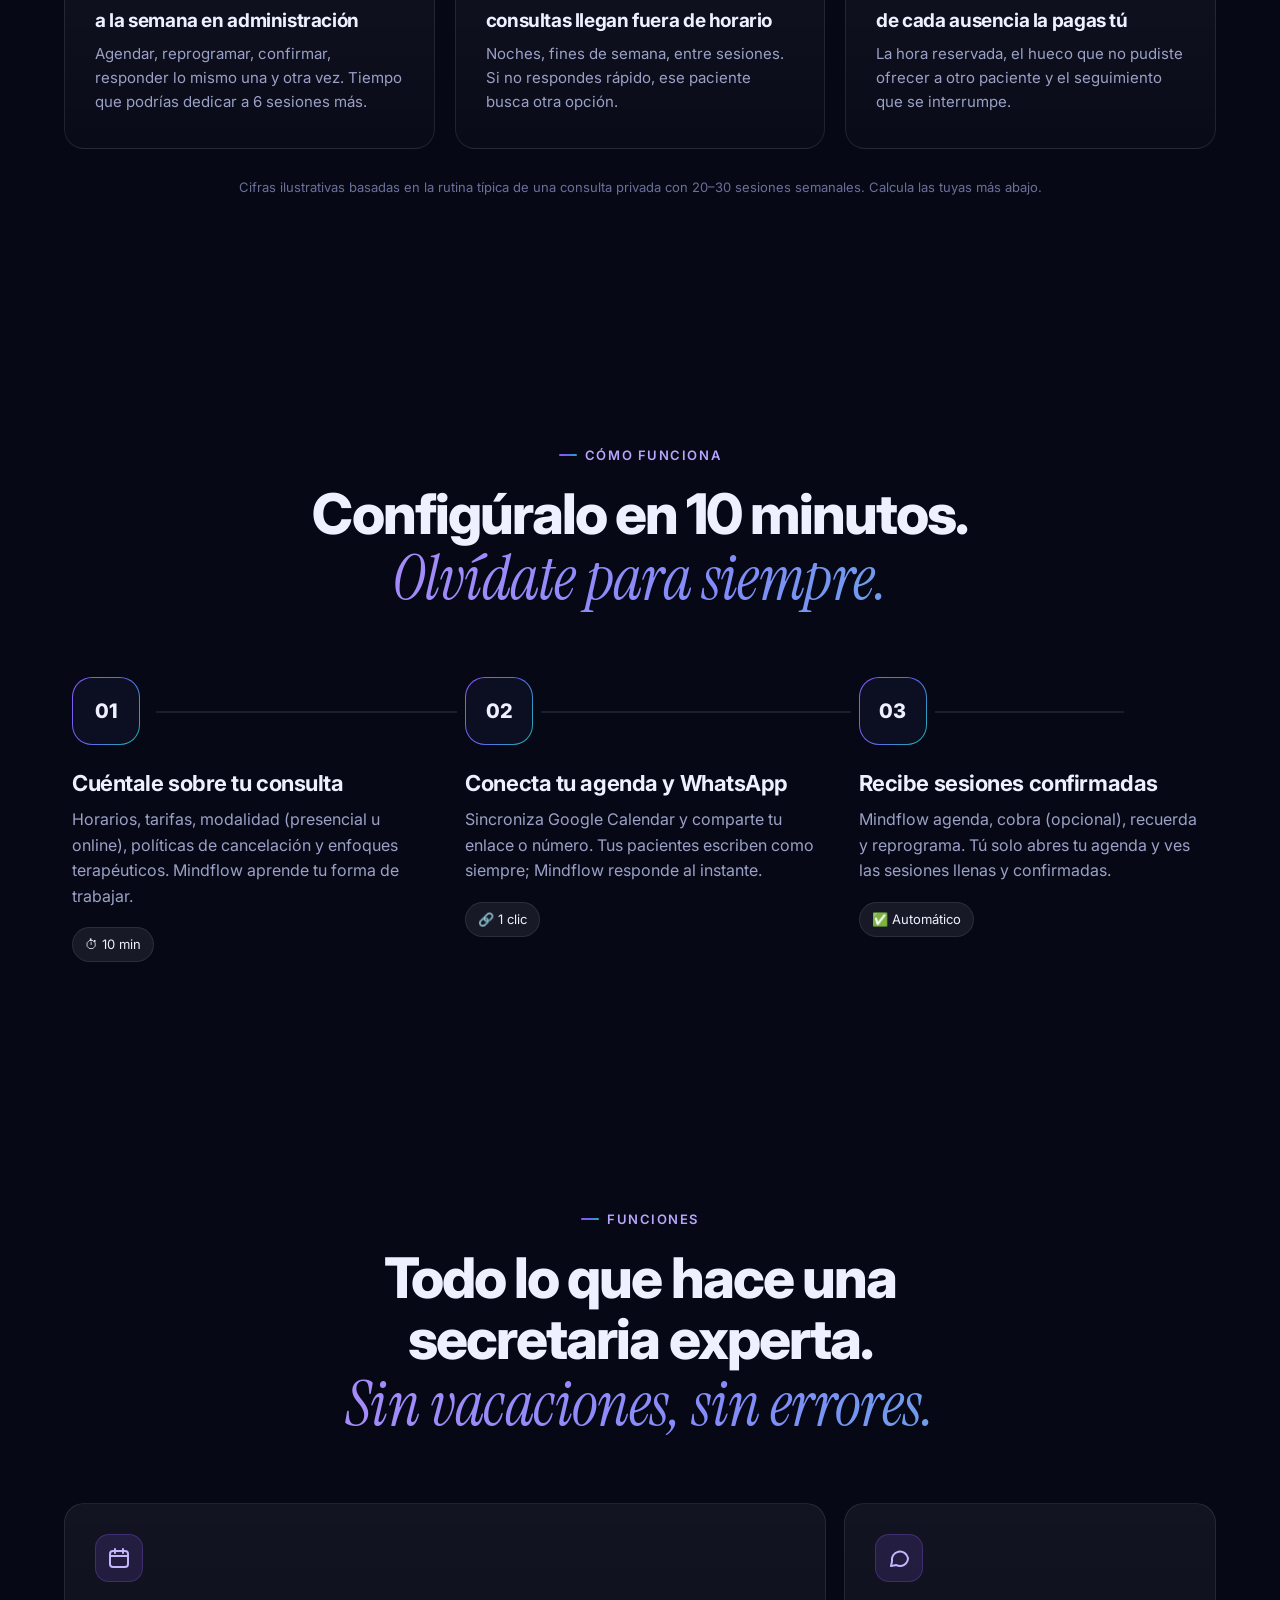
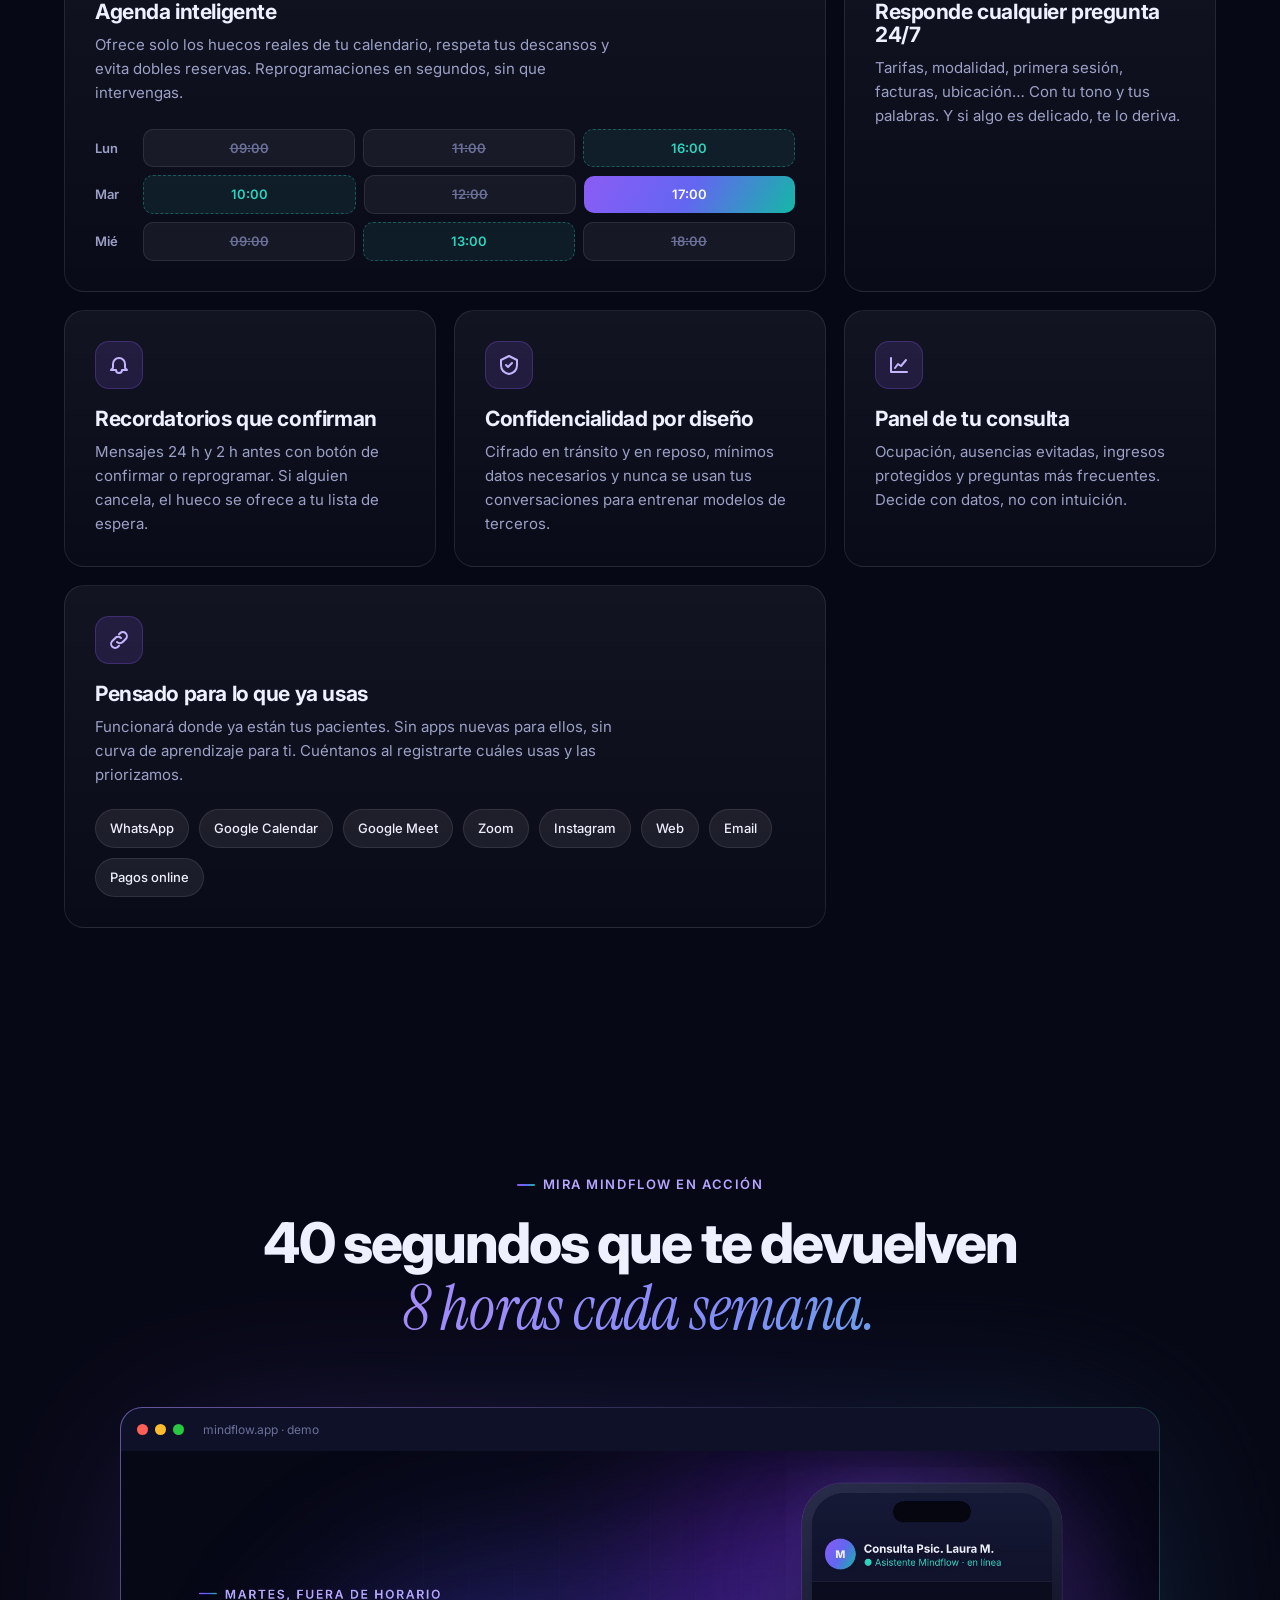
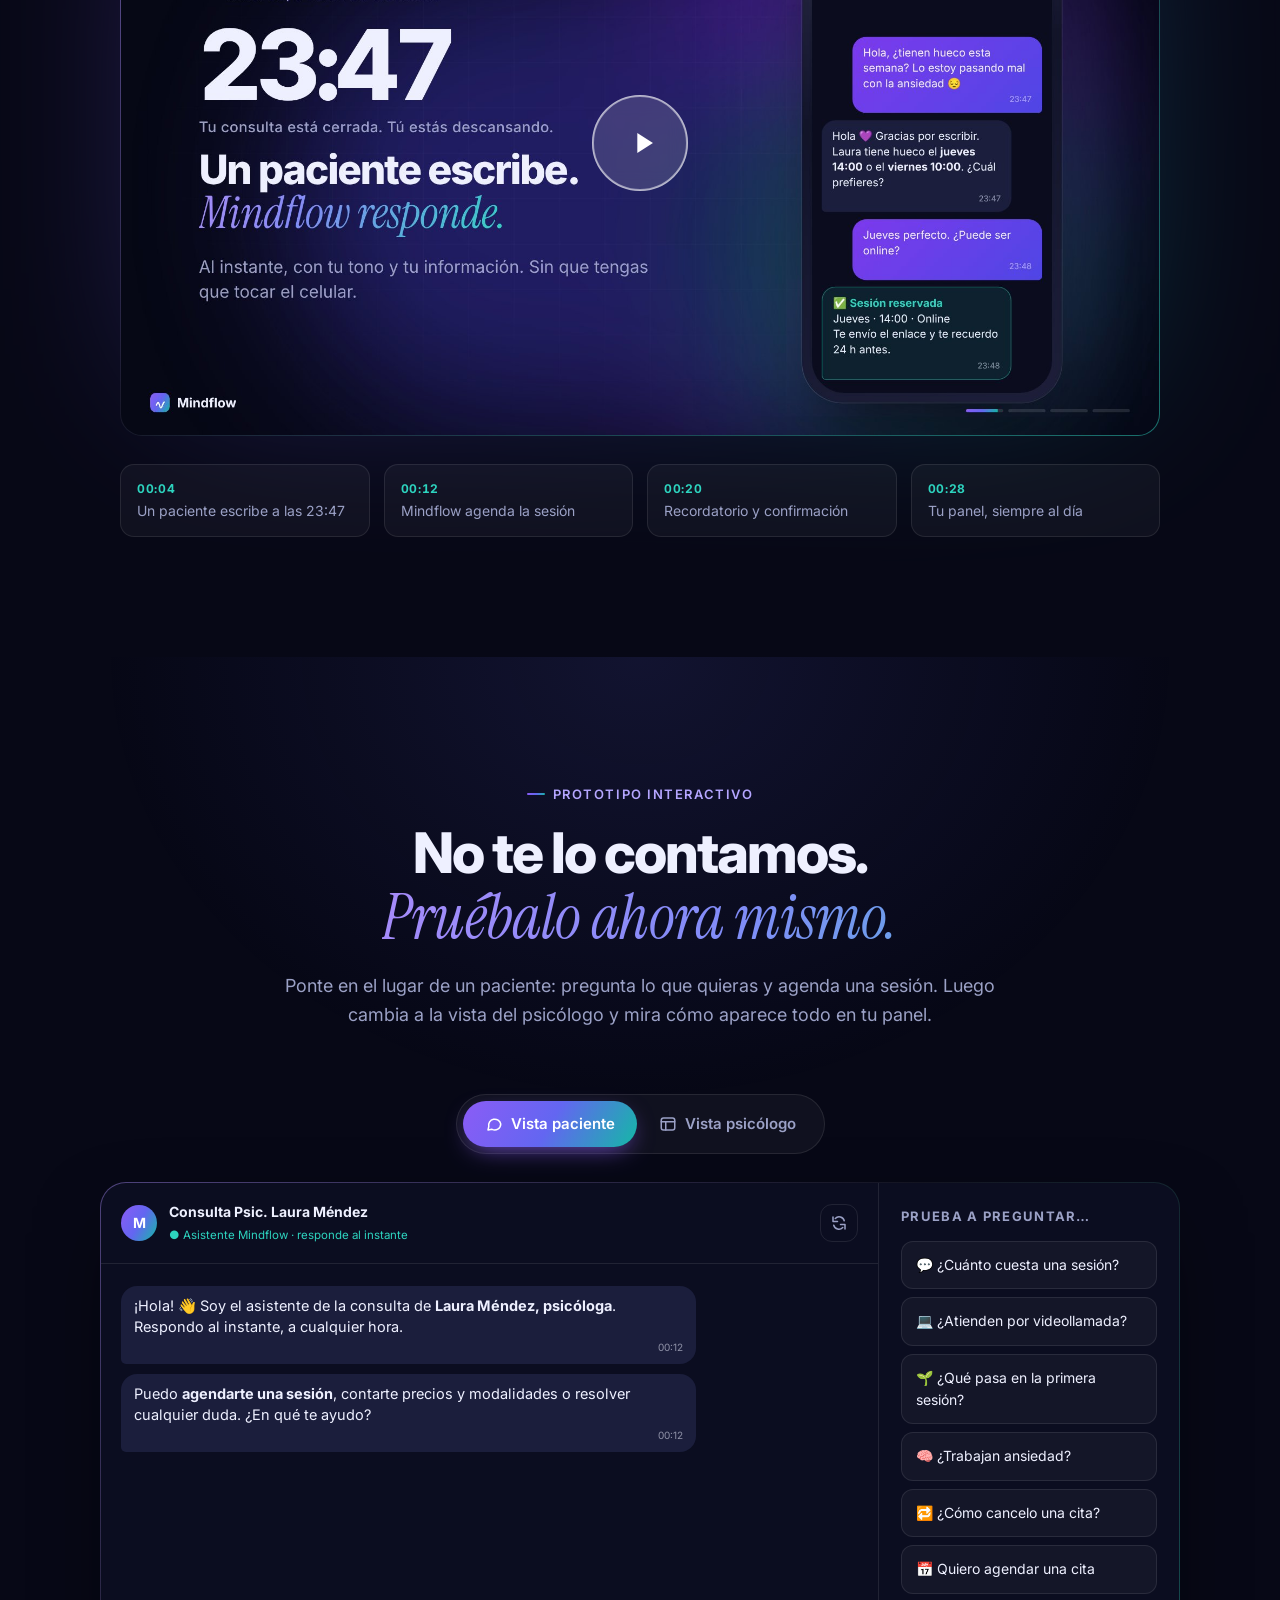
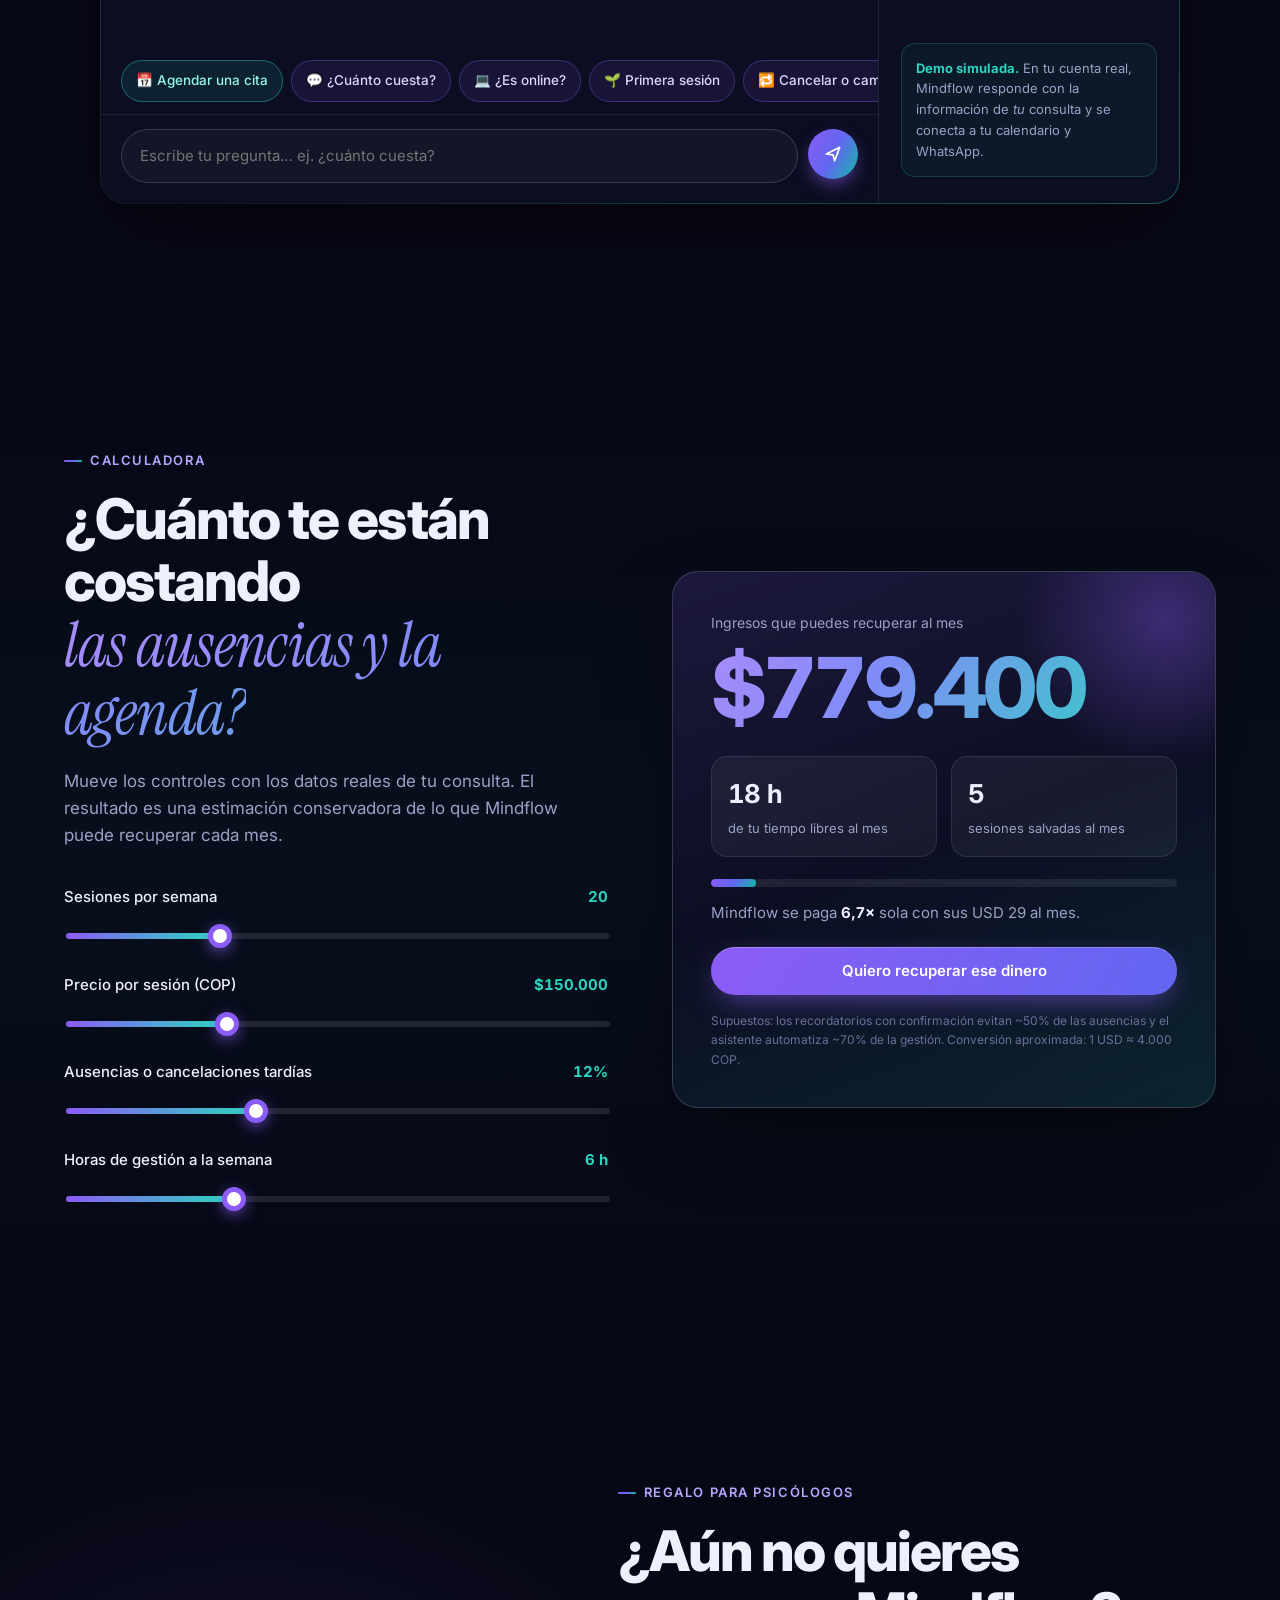
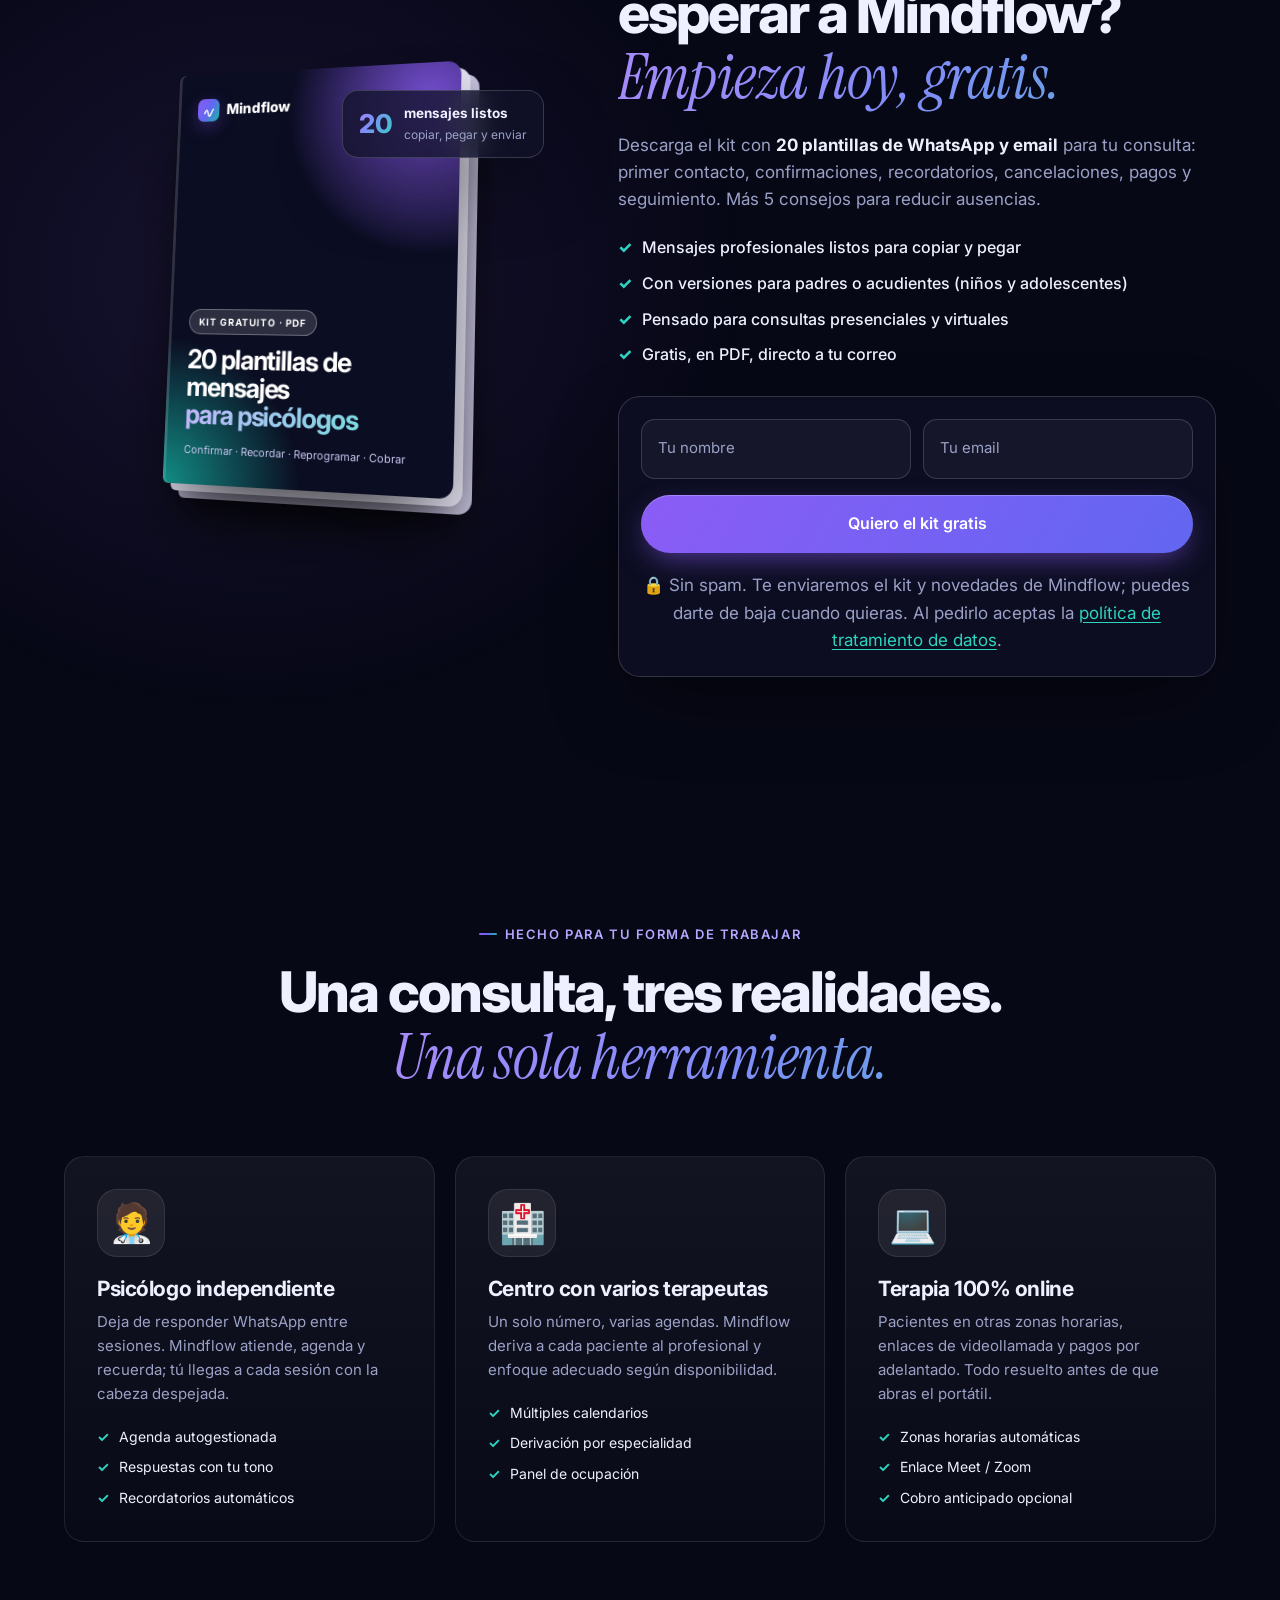
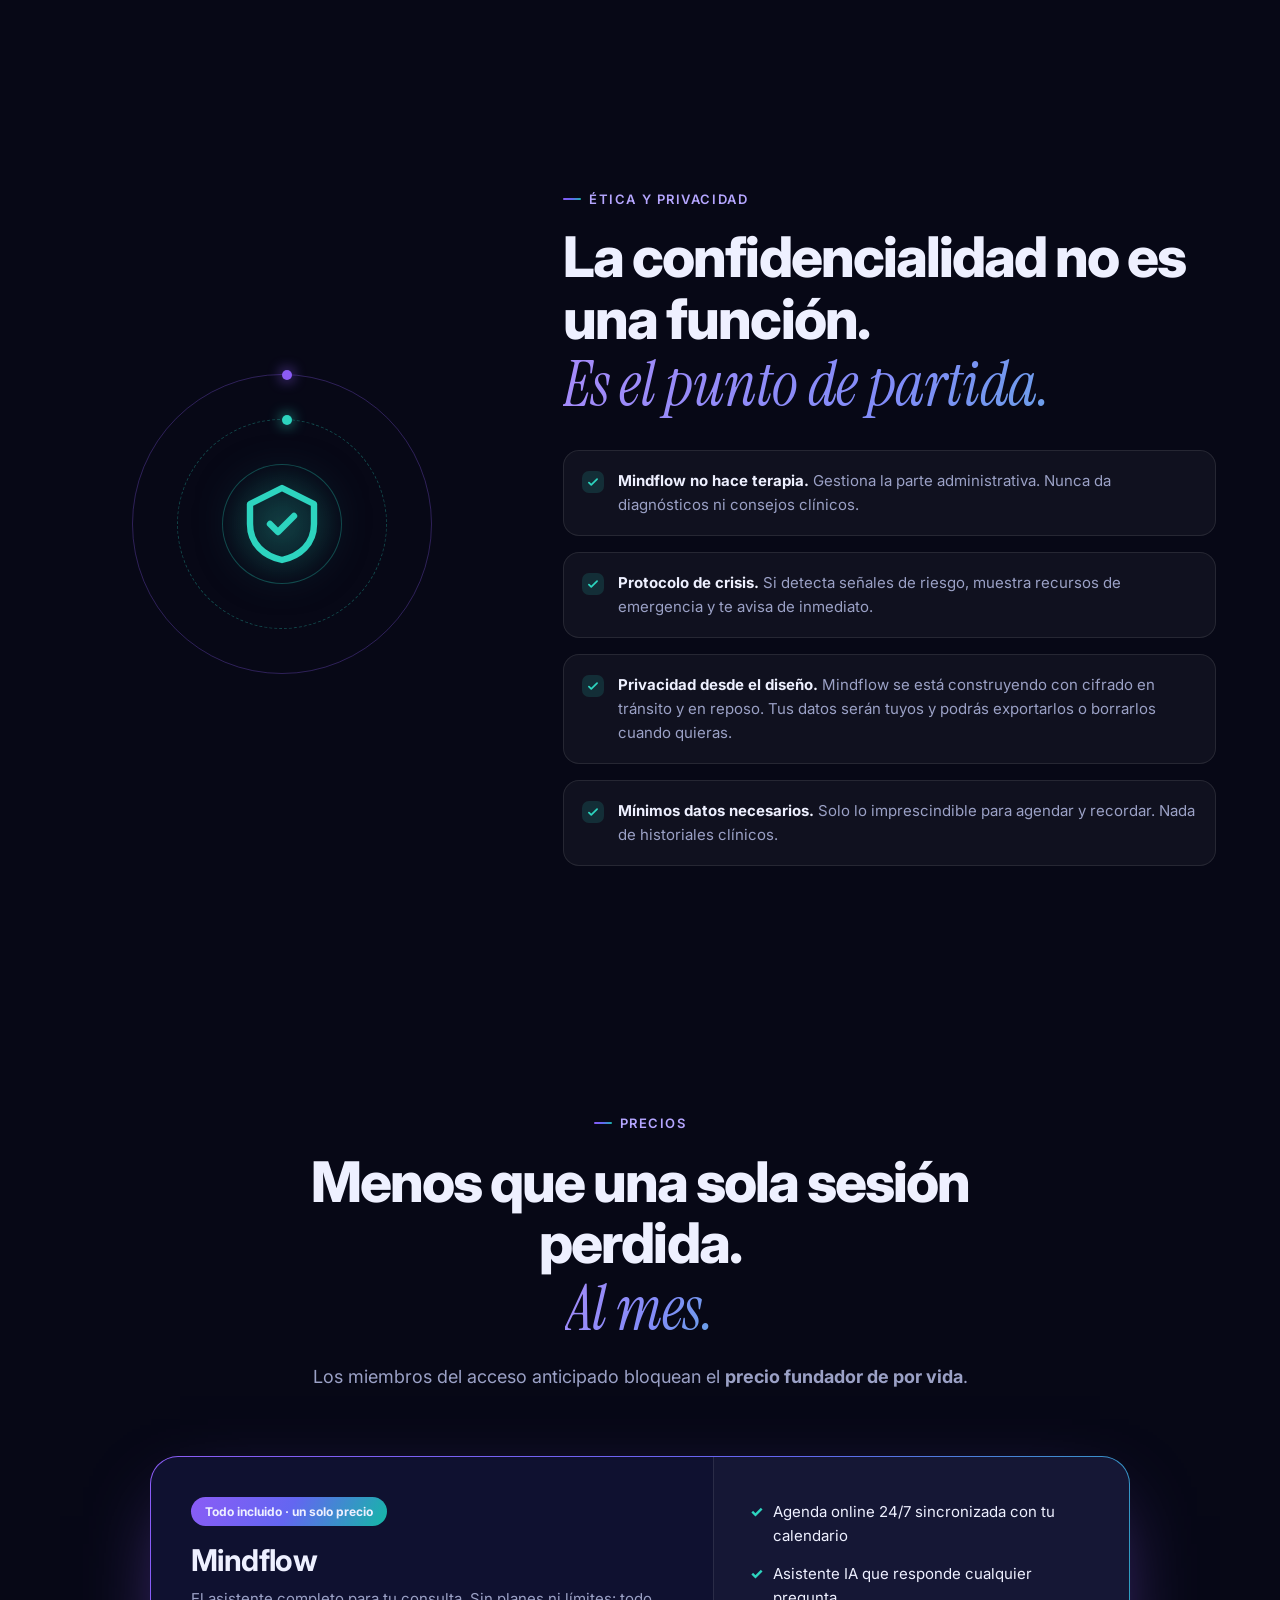
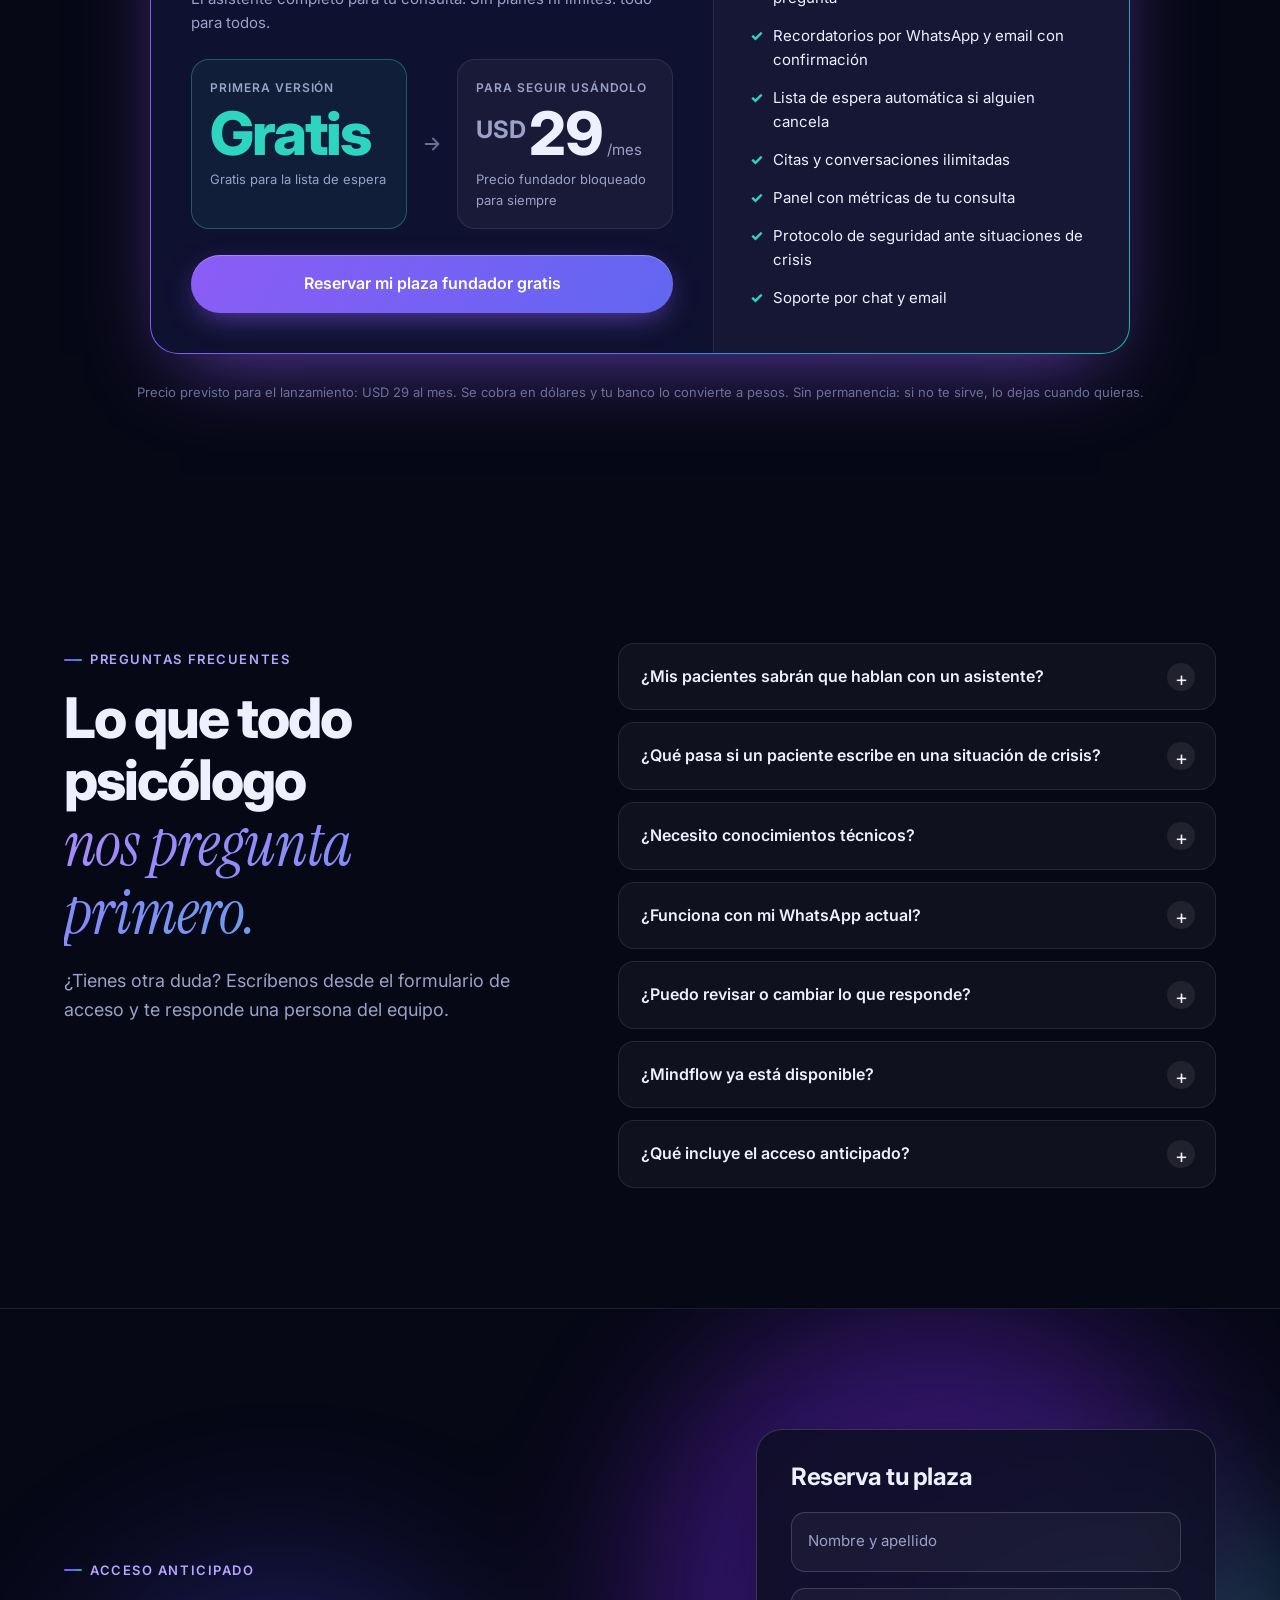
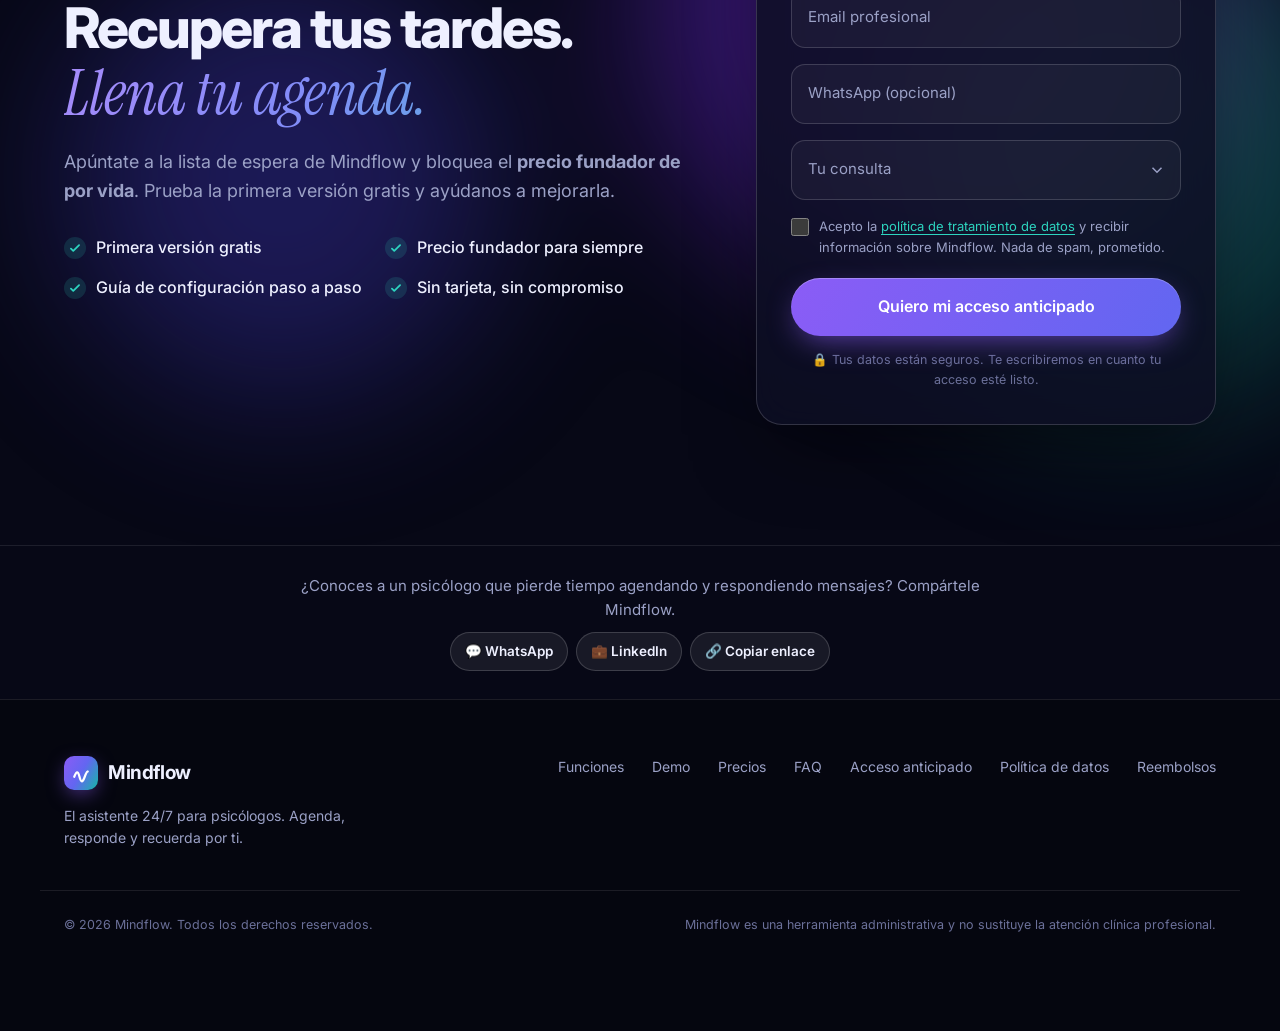
==== commit 4a9d6312: "Kit gratis con tono cálido, emojis y versiones para padres o acudientes Co-Authored-By: Claude Opus " ====
--- a/index.html
+++ b/index.html
@@ -472,7 +472,8 @@
           <p>Descarga el kit con <b>20 plantillas de WhatsApp y email</b> para tu consulta: primer contacto, confirmaciones, recordatorios, cancelaciones, pagos y seguimiento. Más 5 consejos para reducir ausencias.</p>
           <ul class="kit__points">
             <li>Mensajes profesionales listos para copiar y pegar</li>
-            <li>Pensado para consultas presenciales y online</li>
+            <li>Con versiones para padres o acudientes (niños y adolescentes)</li>
+            <li>Pensado para consultas presenciales y virtuales</li>
             <li>Gratis, en PDF, directo a tu correo</li>
           </ul>
 
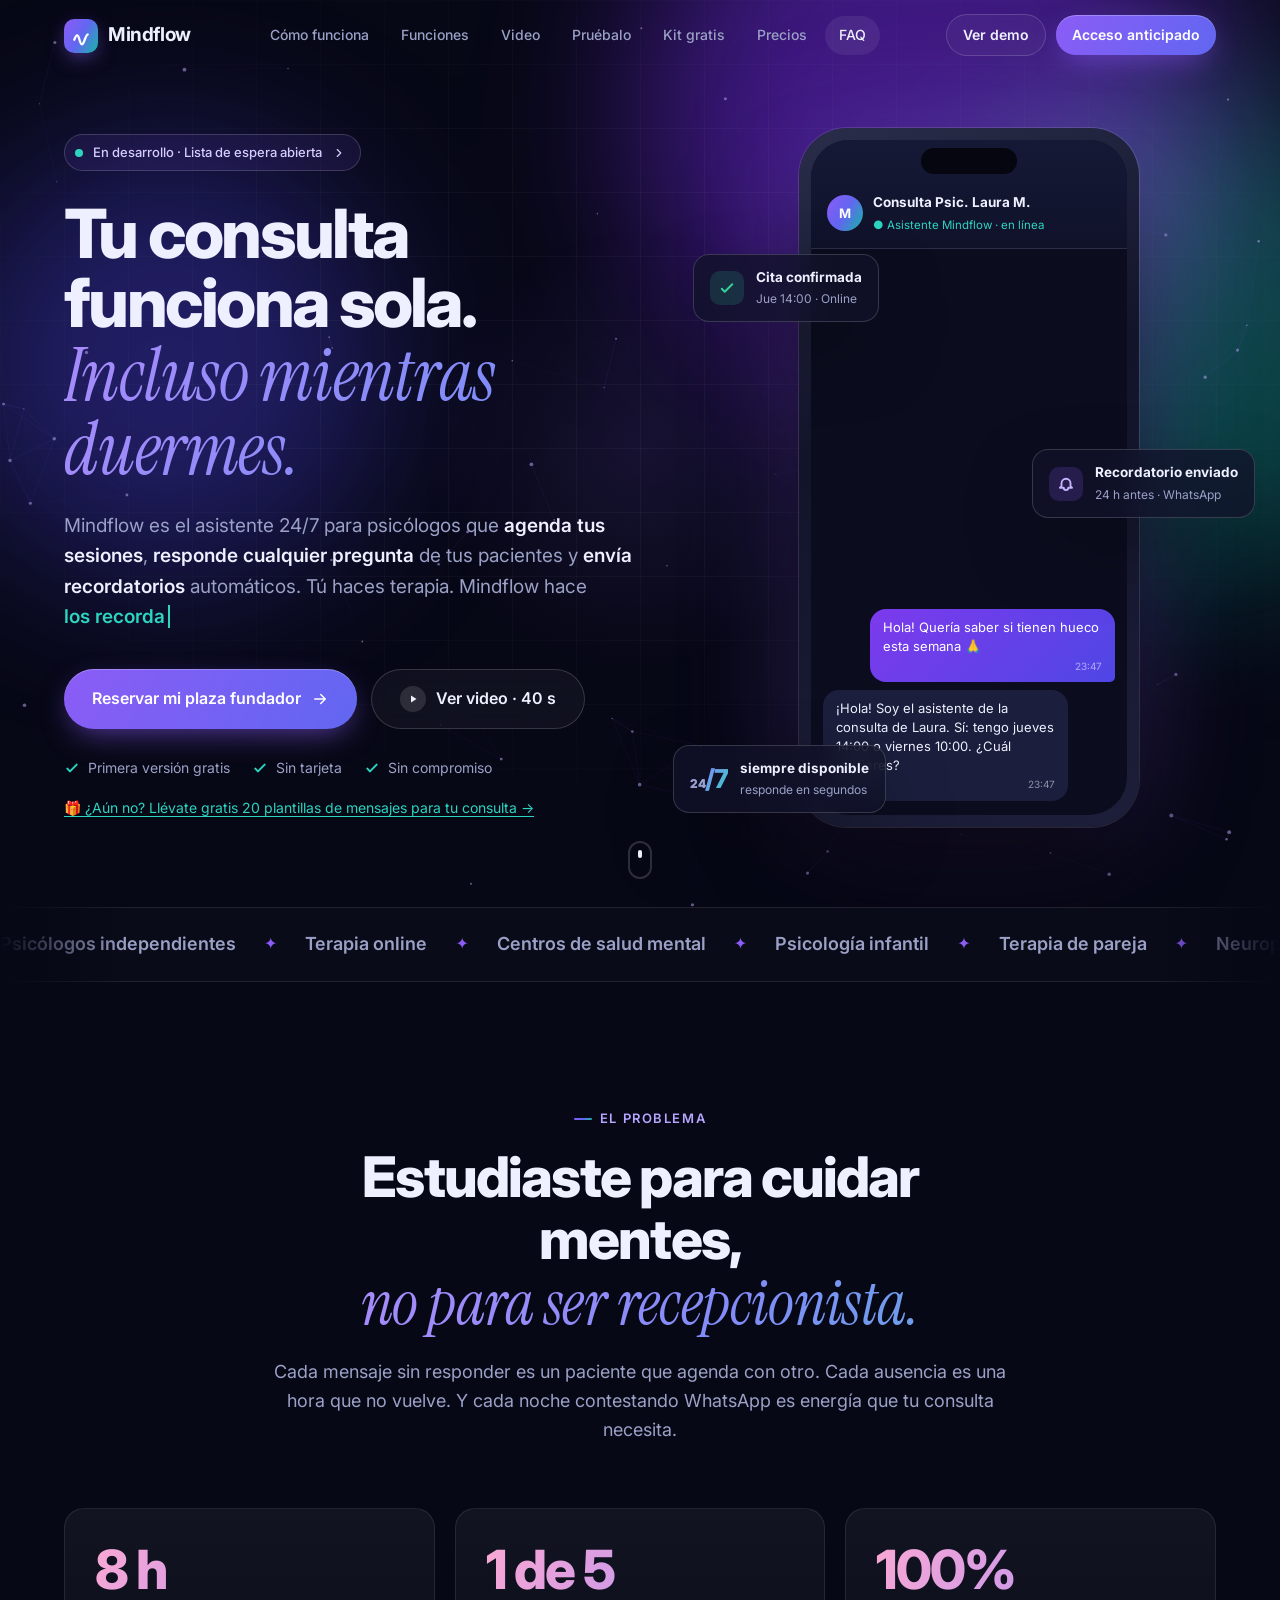
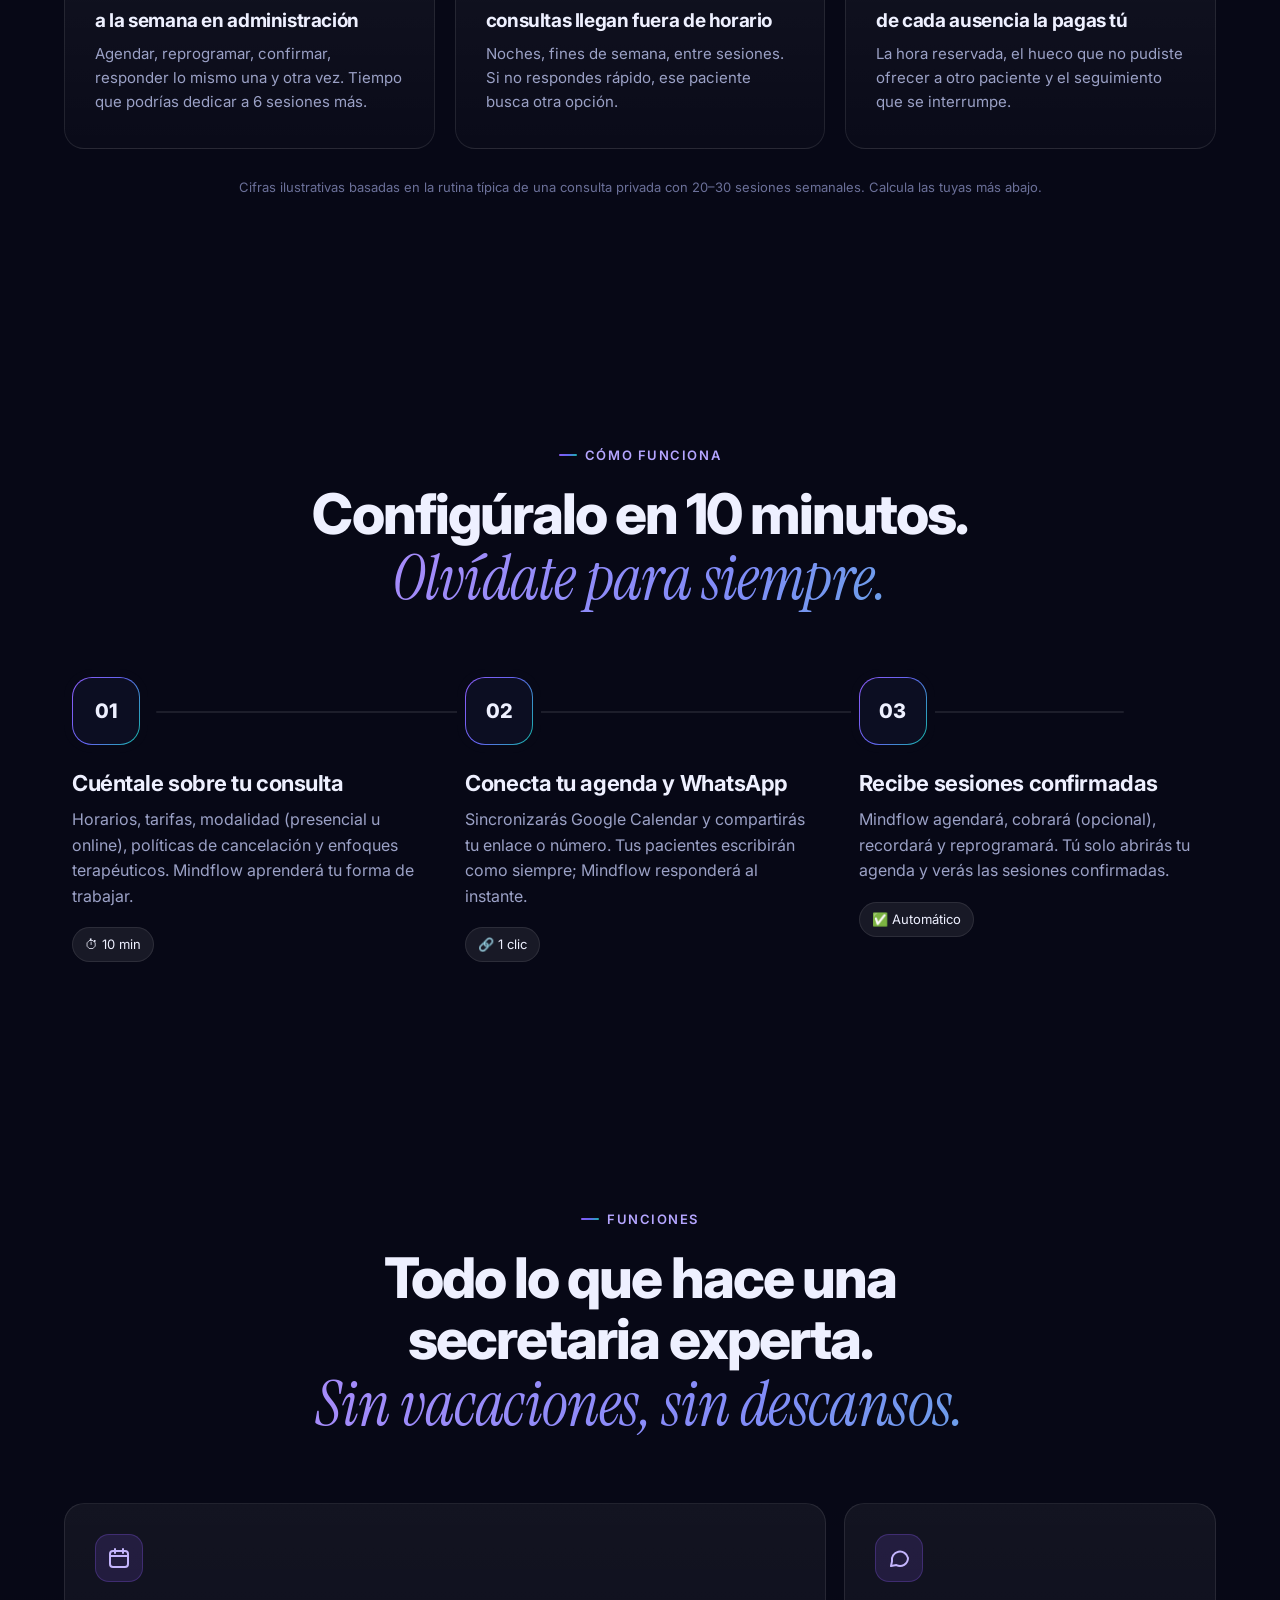
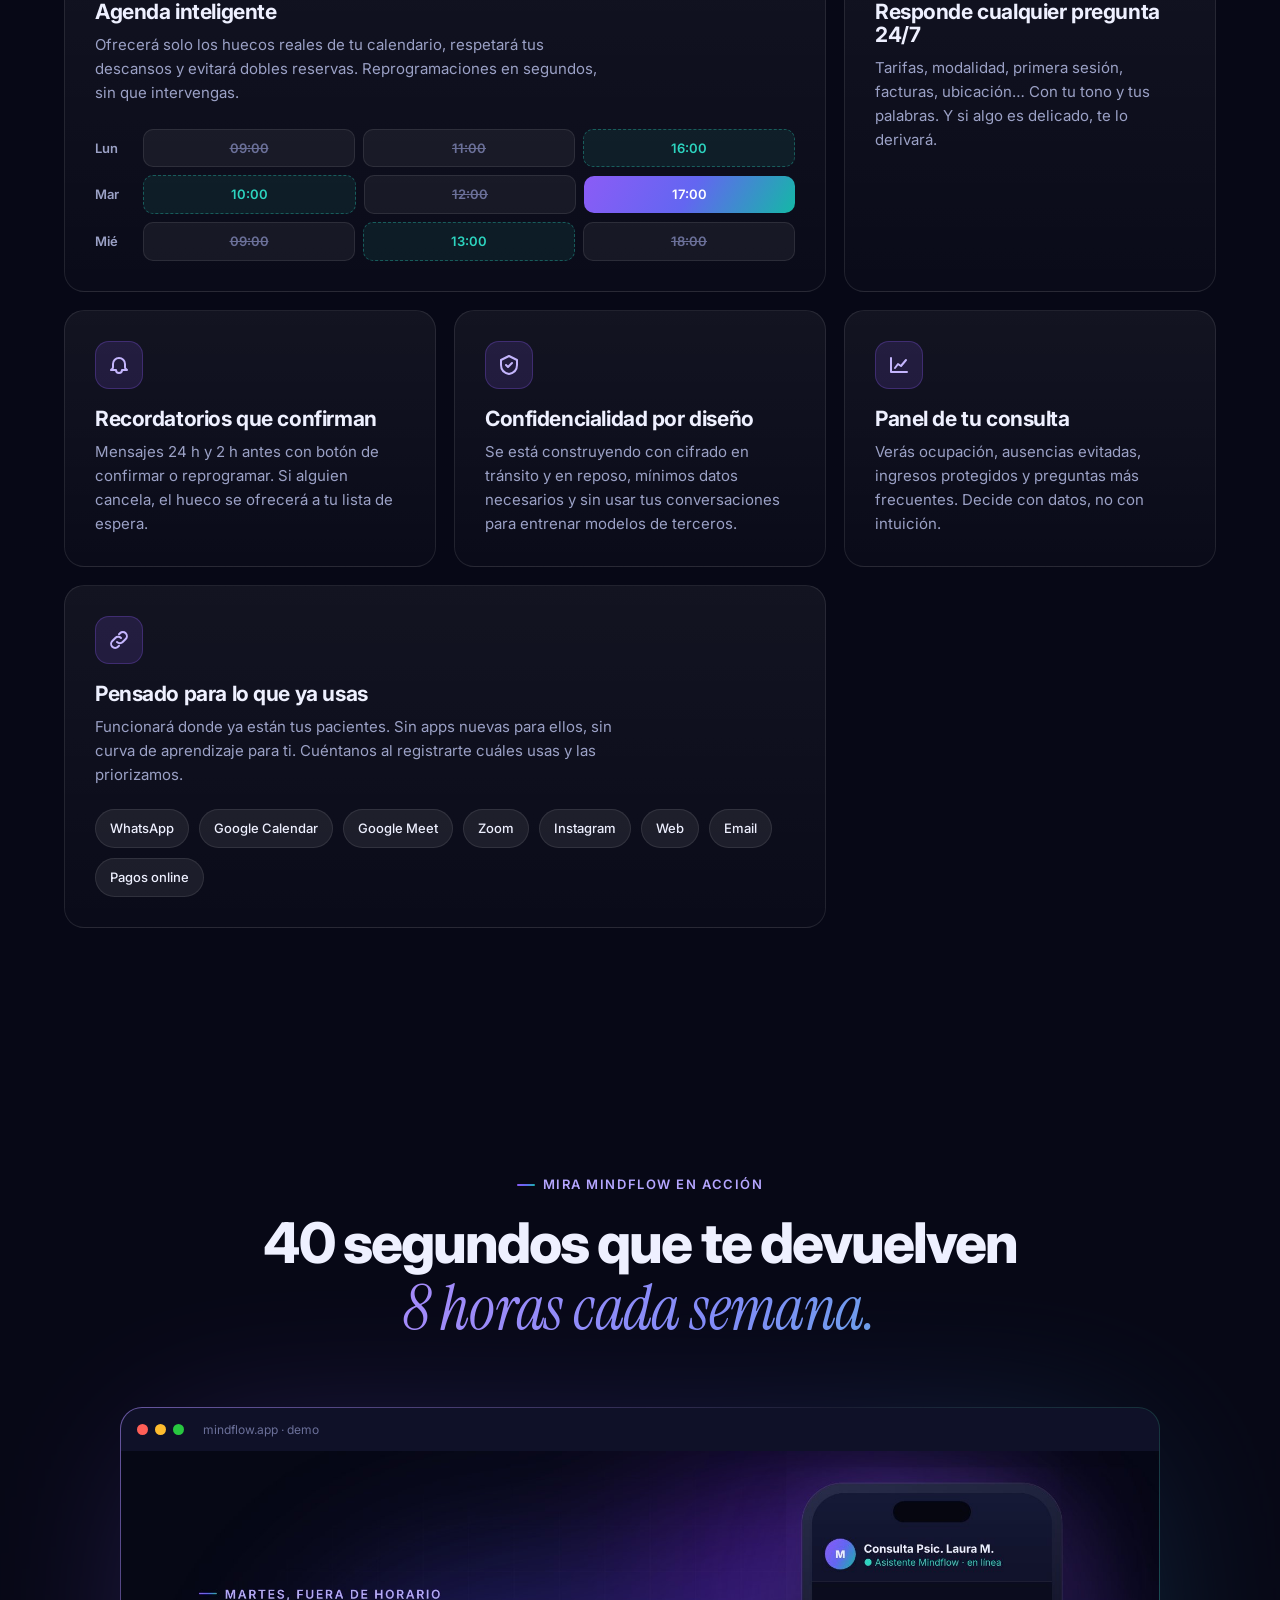
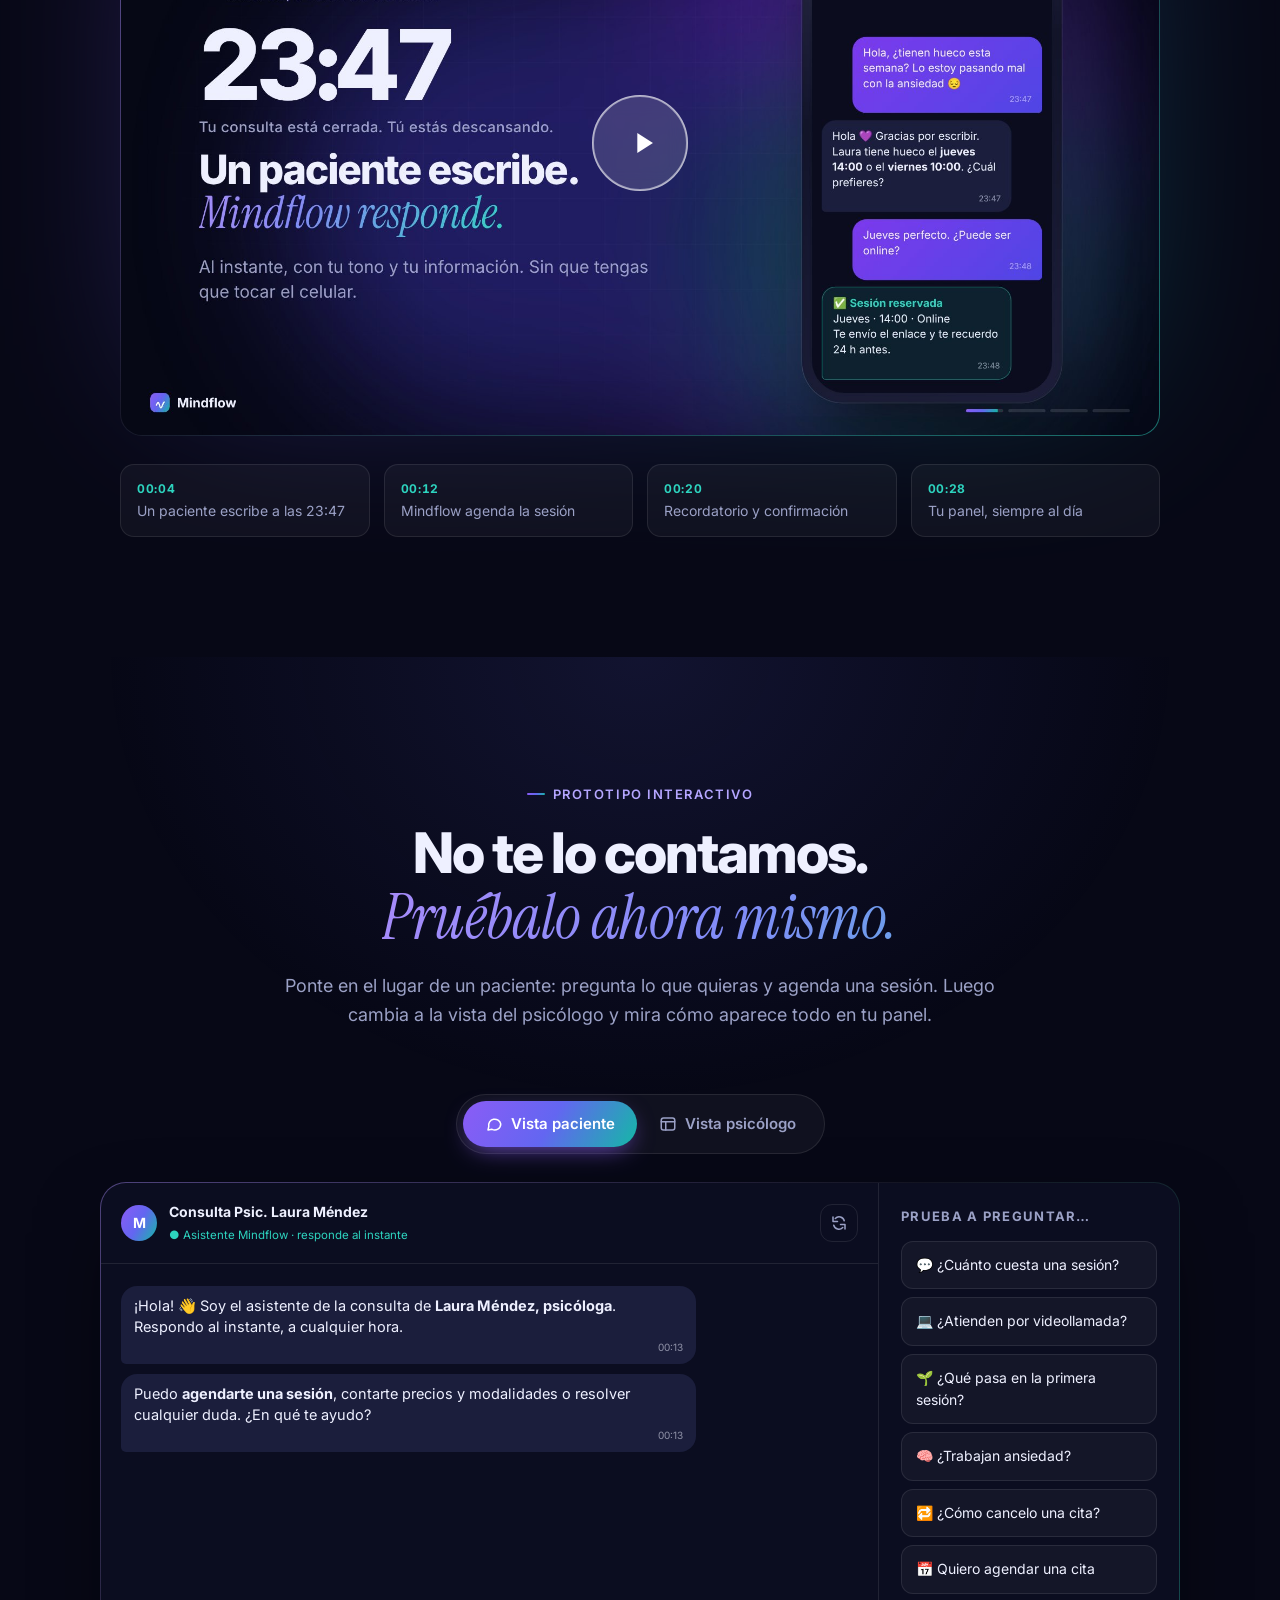
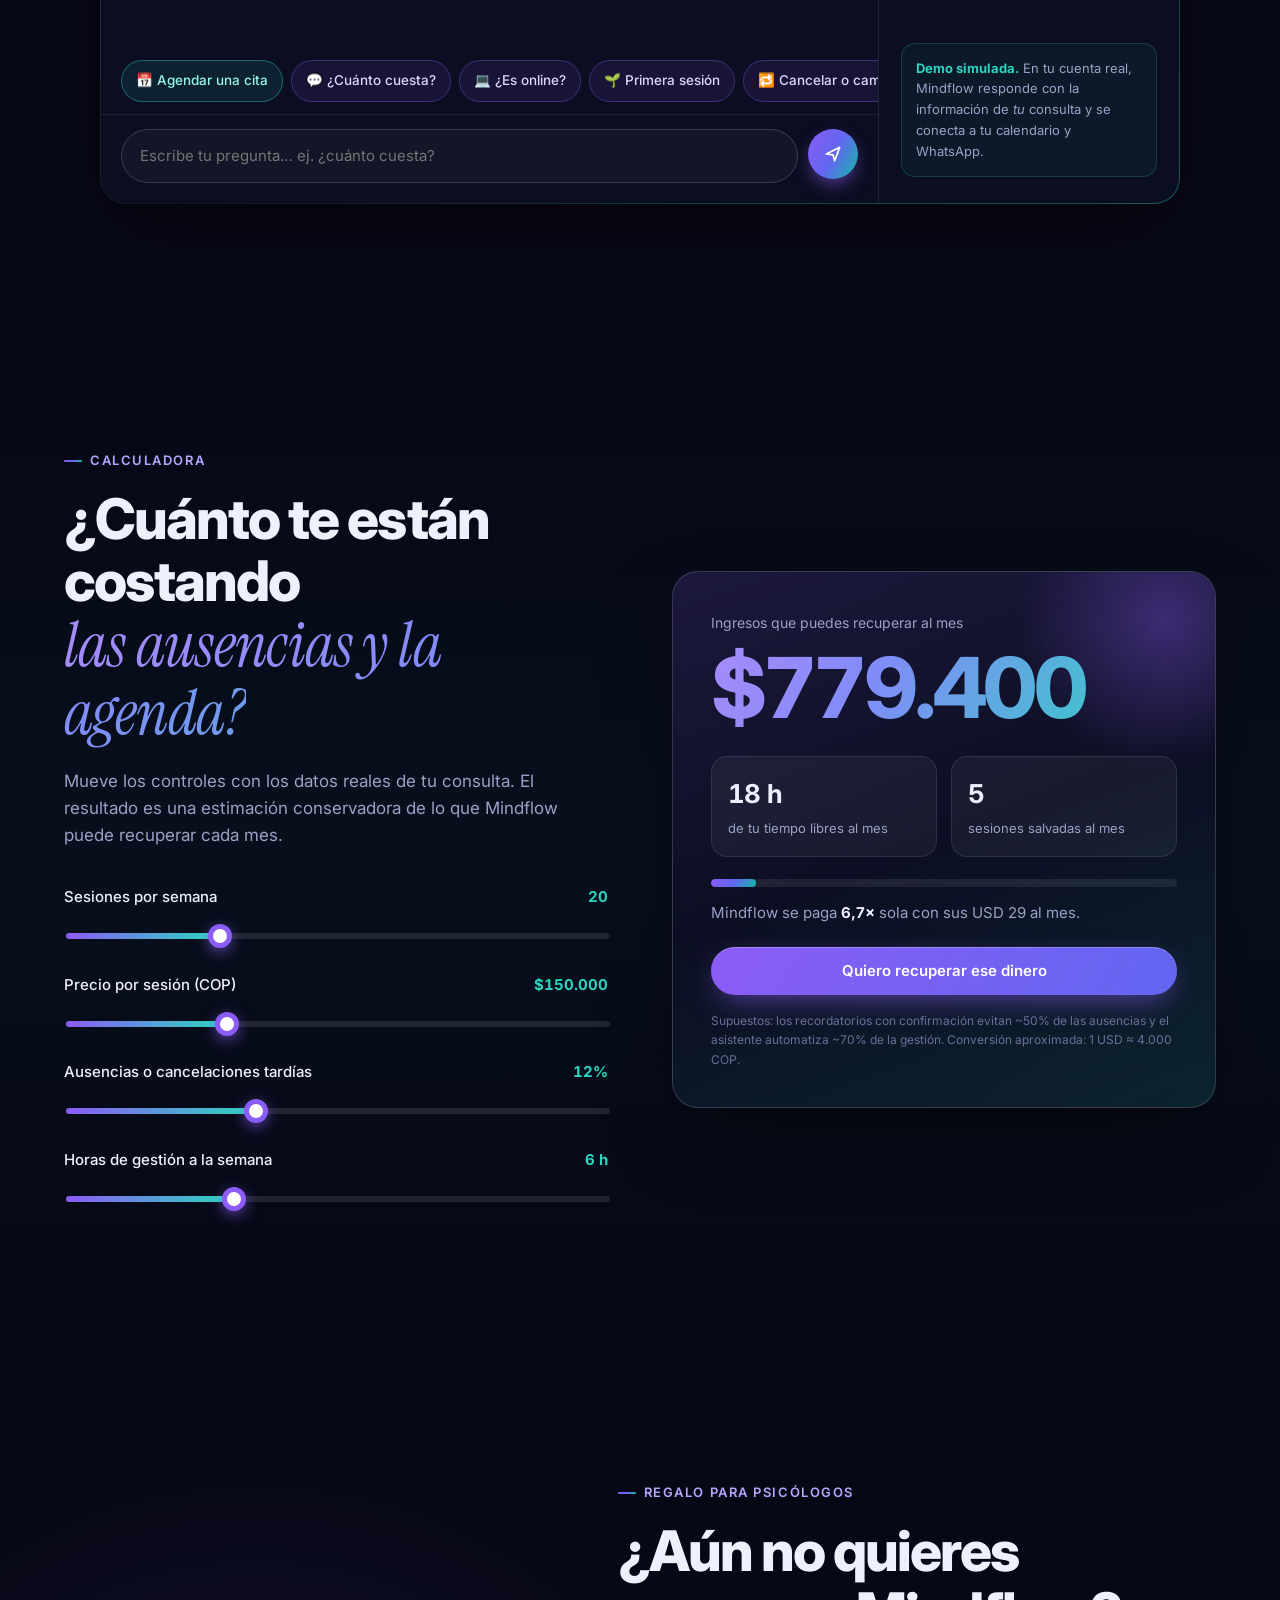
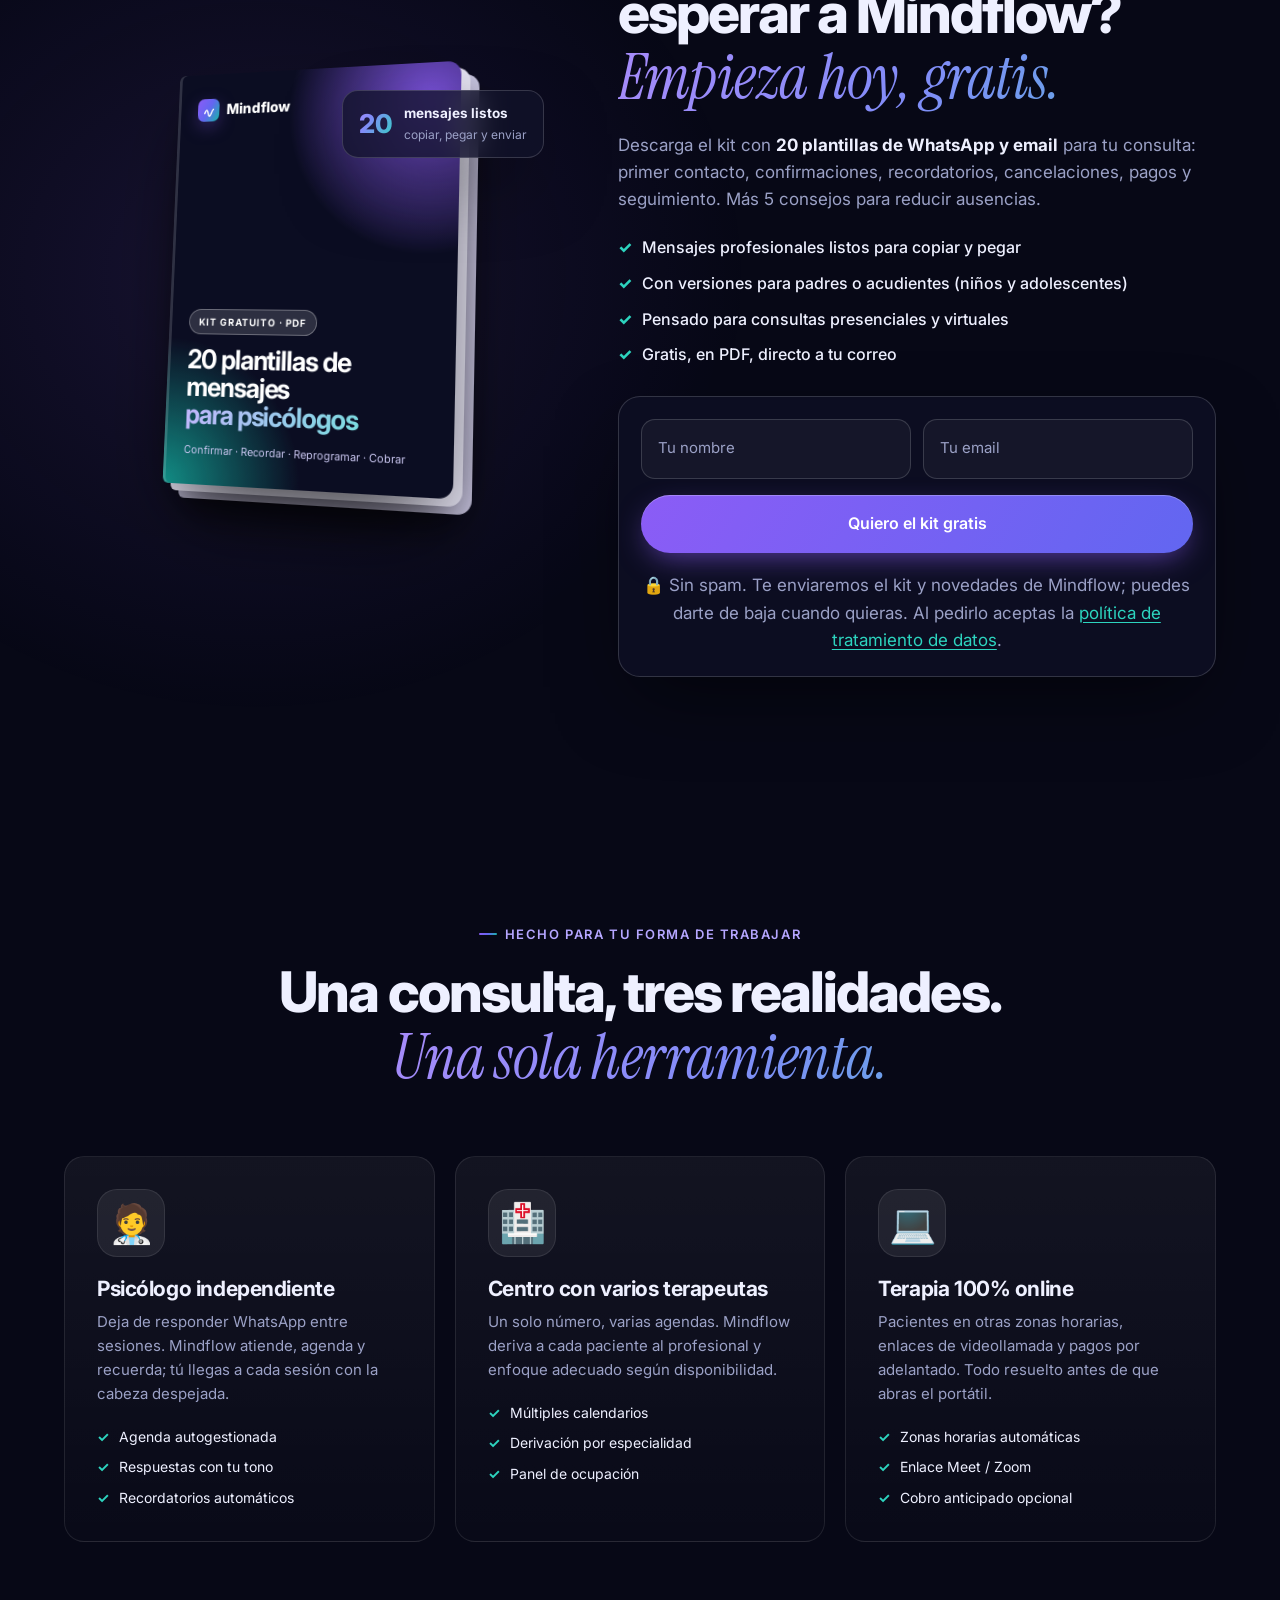
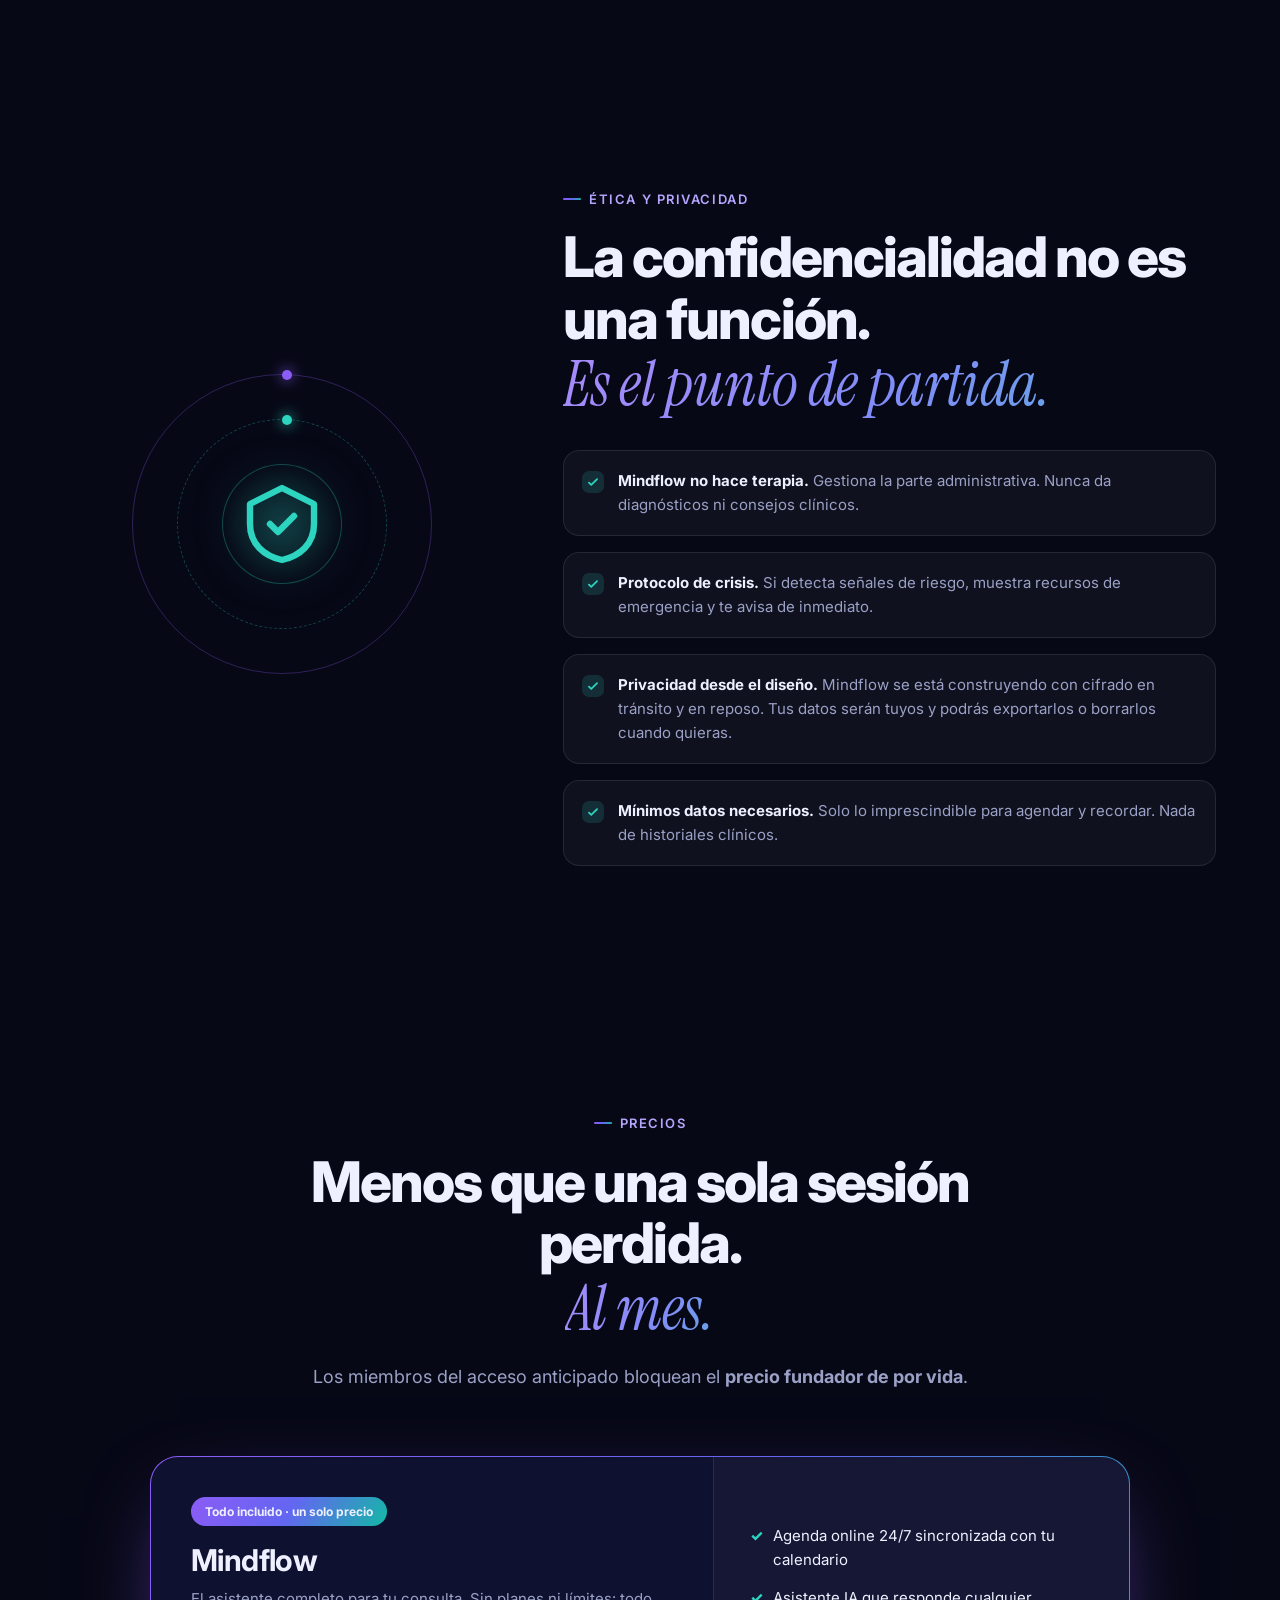
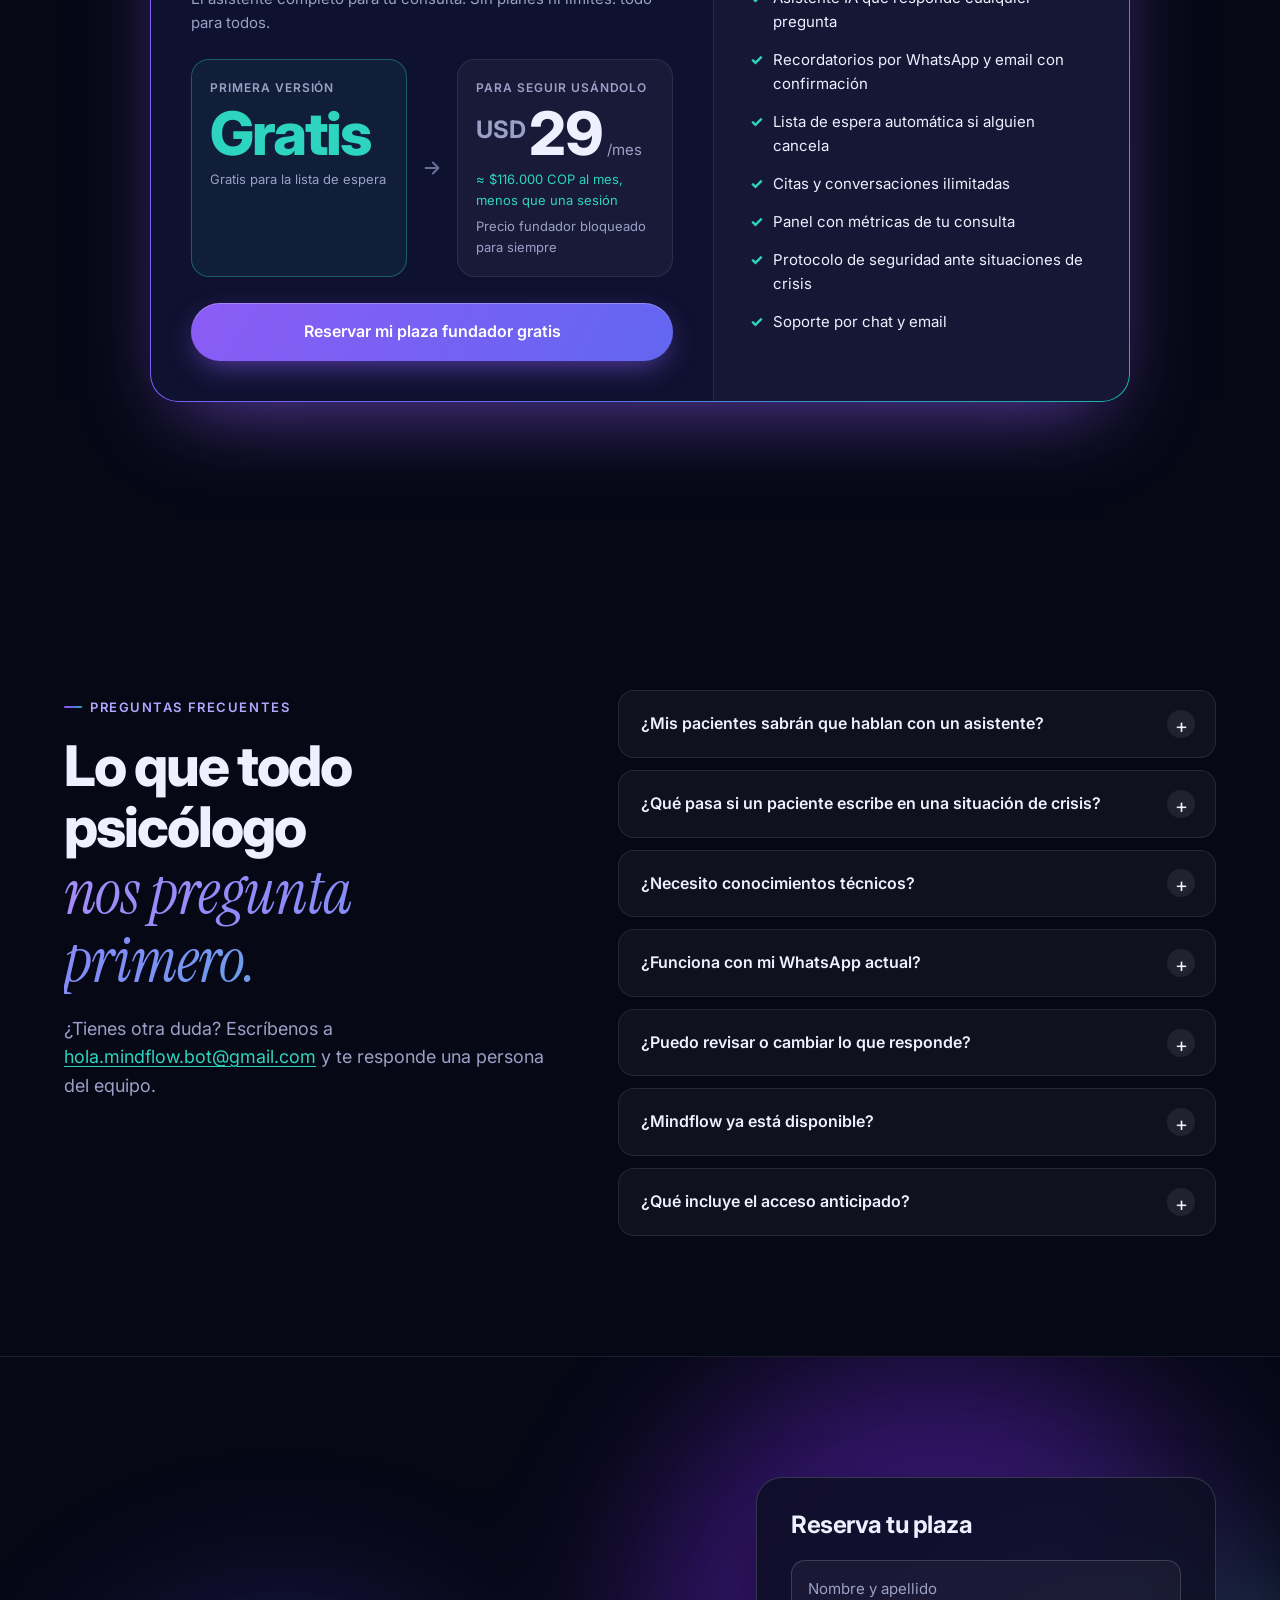
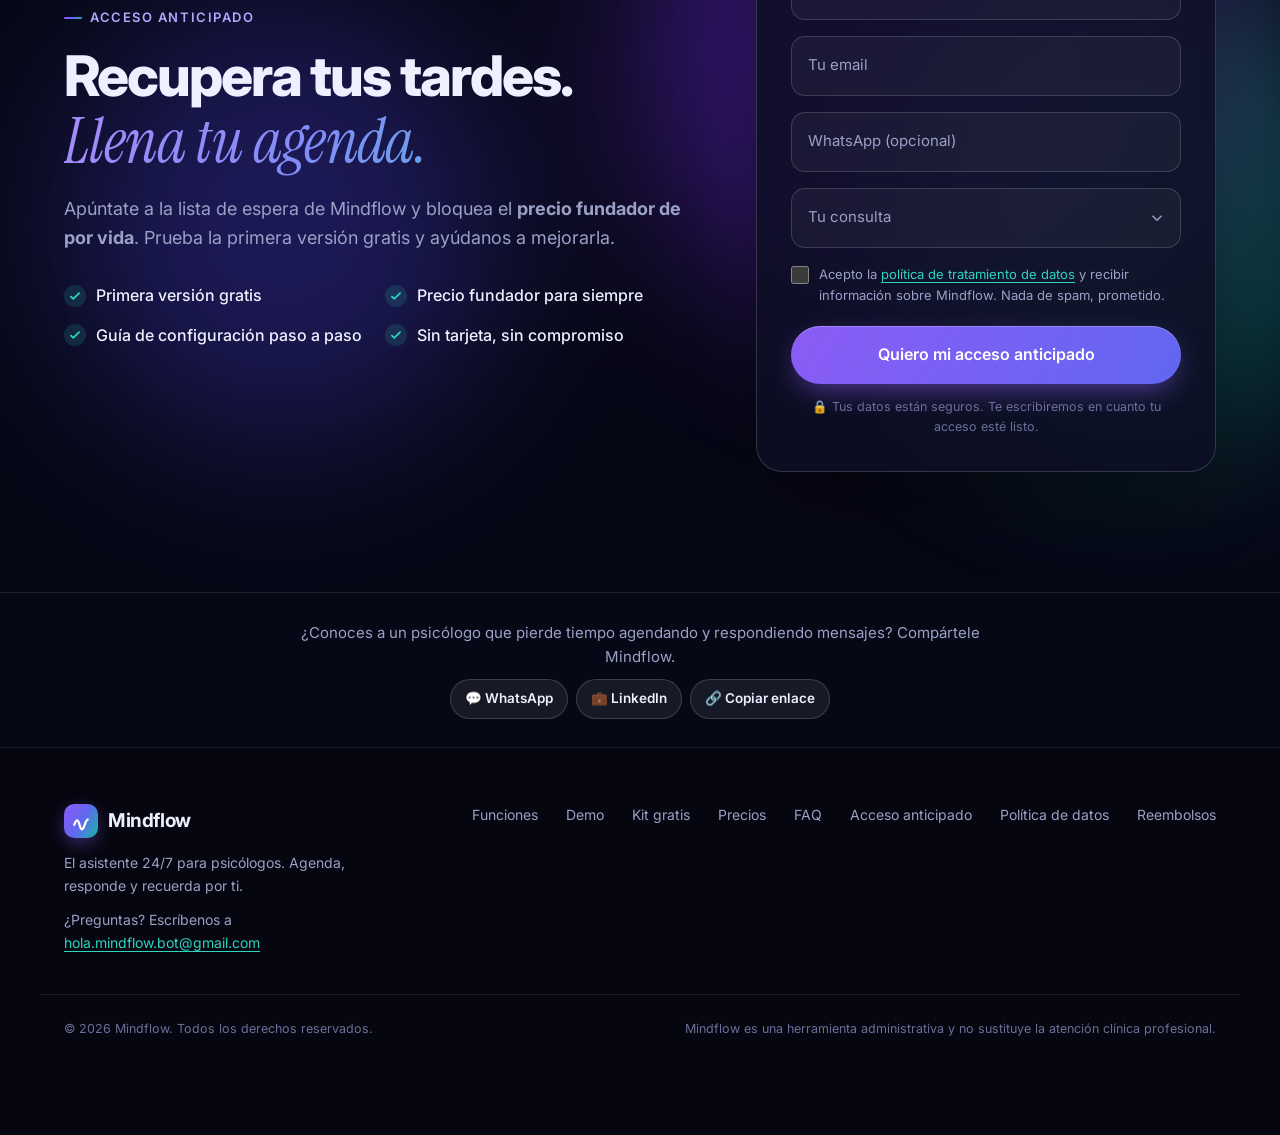
==== commit 76f9b974: "Web: contacto visible, promesas en futuro, precio en pesos y enlace al kit en la portada Co-Authored" ====
--- a/index.html
+++ b/index.html
@@ -98,6 +98,7 @@
             <li><svg viewBox="0 0 24 24"><path d="M5 13l4 4L19 7"/></svg>Sin tarjeta</li>
             <li><svg viewBox="0 0 24 24"><path d="M5 13l4 4L19 7"/></svg>Sin compromiso</li>
           </ul>
+          <a href="#kit" class="hero__kit reveal" data-delay="4">🎁 ¿Aún no? Llévate gratis 20 plantillas de mensajes para tu consulta →</a>
         </div>
 
         <!-- Phone mockup -->
@@ -143,16 +144,16 @@
         <span>Psicología infantil</span><i>✦</i>
         <span>Terapia de pareja</span><i>✦</i>
         <span>Neuropsicología</span><i>✦</i>
-        <span>Psiquiatría</span><i>✦</i>
-        <span>Coaches clínicos</span><i>✦</i>
+        <span>Psicología clínica</span><i>✦</i>
+        <span>Psicología familiar</span><i>✦</i>
         <span>Psicólogos independientes</span><i>✦</i>
         <span>Terapia online</span><i>✦</i>
         <span>Centros de salud mental</span><i>✦</i>
         <span>Psicología infantil</span><i>✦</i>
         <span>Terapia de pareja</span><i>✦</i>
         <span>Neuropsicología</span><i>✦</i>
-        <span>Psiquiatría</span><i>✦</i>
-        <span>Coaches clínicos</span><i>✦</i>
+        <span>Psicología clínica</span><i>✦</i>
+        <span>Psicología familiar</span><i>✦</i>
       </div>
     </section>
 
@@ -199,19 +200,19 @@
           <article class="step reveal" data-delay="1">
             <div class="step__n">01</div>
             <h3>Cuéntale sobre tu consulta</h3>
-            <p>Horarios, tarifas, modalidad (presencial u online), políticas de cancelación y enfoques terapéuticos. Mindflow aprende tu forma de trabajar.</p>
+            <p>Horarios, tarifas, modalidad (presencial u online), políticas de cancelación y enfoques terapéuticos. Mindflow aprenderá tu forma de trabajar.</p>
             <div class="step__chip">⏱ 10 min</div>
           </article>
           <article class="step reveal" data-delay="2">
             <div class="step__n">02</div>
             <h3>Conecta tu agenda y WhatsApp</h3>
-            <p>Sincroniza Google Calendar y comparte tu enlace o número. Tus pacientes escriben como siempre; Mindflow responde al instante.</p>
+            <p>Sincronizarás Google Calendar y compartirás tu enlace o número. Tus pacientes escribirán como siempre; Mindflow responderá al instante.</p>
             <div class="step__chip">🔗 1 clic</div>
           </article>
           <article class="step reveal" data-delay="3">
             <div class="step__n">03</div>
             <h3>Recibe sesiones confirmadas</h3>
-            <p>Mindflow agenda, cobra (opcional), recuerda y reprograma. Tú solo abres tu agenda y ves las sesiones llenas y confirmadas.</p>
+            <p>Mindflow agendará, cobrará (opcional), recordará y reprogramará. Tú solo abrirás tu agenda y verás las sesiones confirmadas.</p>
             <div class="step__chip">✅ Automático</div>
           </article>
         </div>
@@ -223,7 +224,7 @@
       <div class="container">
         <div class="section-head reveal">
           <span class="eyebrow">Funciones</span>
-          <h2>Todo lo que hace una secretaria experta.<br><span class="serif grad-text">Sin vacaciones, sin errores.</span></h2>
+          <h2>Todo lo que hace una secretaria experta.<br><span class="serif grad-text">Sin vacaciones, sin descansos.</span></h2>
         </div>
 
         <div class="bento">
@@ -232,7 +233,7 @@
               <svg viewBox="0 0 24 24"><rect x="3" y="5" width="18" height="16" rx="3"/><path d="M3 10h18M8 3v4M16 3v4"/></svg>
             </div>
             <h3>Agenda inteligente</h3>
-            <p>Ofrece solo los huecos reales de tu calendario, respeta tus descansos y evita dobles reservas. Reprogramaciones en segundos, sin que intervengas.</p>
+            <p>Ofrecerá solo los huecos reales de tu calendario, respetará tus descansos y evitará dobles reservas. Reprogramaciones en segundos, sin que intervengas.</p>
             <div class="mini-cal" aria-hidden="true">
               <div class="mini-cal__row"><b>Lun</b><span class="s s--busy">09:00</span><span class="s s--busy">11:00</span><span class="s">16:00</span></div>
               <div class="mini-cal__row"><b>Mar</b><span class="s">10:00</span><span class="s s--busy">12:00</span><span class="s s--new">17:00</span></div>
@@ -245,7 +246,7 @@
               <svg viewBox="0 0 24 24"><path d="M21 12a8 8 0 01-11.6 7.1L4 20l1-4.6A8 8 0 1121 12z"/></svg>
             </div>
             <h3>Responde cualquier pregunta 24/7</h3>
-            <p>Tarifas, modalidad, primera sesión, facturas, ubicación… Con tu tono y tus palabras. Y si algo es delicado, te lo deriva.</p>
+            <p>Tarifas, modalidad, primera sesión, facturas, ubicación… Con tu tono y tus palabras. Y si algo es delicado, te lo derivará.</p>
           </article>
 
           <article class="bento__item spotlight reveal" data-delay="2">
@@ -253,7 +254,7 @@
               <svg viewBox="0 0 24 24"><path d="M15 17h5l-1.4-1.4A2 2 0 0118 14.2V11a6 6 0 10-12 0v3.2a2 2 0 01-.6 1.4L4 17h5m6 0a3 3 0 11-6 0"/></svg>
             </div>
             <h3>Recordatorios que confirman</h3>
-            <p>Mensajes 24 h y 2 h antes con botón de confirmar o reprogramar. Si alguien cancela, el hueco se ofrece a tu lista de espera.</p>
+            <p>Mensajes 24 h y 2 h antes con botón de confirmar o reprogramar. Si alguien cancela, el hueco se ofrecerá a tu lista de espera.</p>
           </article>
 
           <article class="bento__item spotlight reveal" data-delay="1">
@@ -261,7 +262,7 @@
               <svg viewBox="0 0 24 24"><path d="M12 3l8 4v5c0 5-3.5 8-8 9-4.5-1-8-4-8-9V7l8-4z"/><path d="M9 12l2 2 4-4"/></svg>
             </div>
             <h3>Confidencialidad por diseño</h3>
-            <p>Cifrado en tránsito y en reposo, mínimos datos necesarios y nunca se usan tus conversaciones para entrenar modelos de terceros.</p>
+            <p>Se está construyendo con cifrado en tránsito y en reposo, mínimos datos necesarios y sin usar tus conversaciones para entrenar modelos de terceros.</p>
           </article>
 
           <article class="bento__item spotlight reveal" data-delay="2">
@@ -269,7 +270,7 @@
               <svg viewBox="0 0 24 24"><path d="M4 19V5M4 19h16M8 15l3-4 3 2 5-6"/></svg>
             </div>
             <h3>Panel de tu consulta</h3>
-            <p>Ocupación, ausencias evitadas, ingresos protegidos y preguntas más frecuentes. Decide con datos, no con intuición.</p>
+            <p>Verás ocupación, ausencias evitadas, ingresos protegidos y preguntas más frecuentes. Decide con datos, no con intuición.</p>
           </article>
 
           <article class="bento__item bento__item--wide spotlight reveal" data-delay="3">
@@ -630,6 +631,7 @@
               <div class="phase">
                 <span class="phase__label">Para seguir usándolo</span>
                 <div class="plan__price"><span class="cur">USD</span><span class="amt">29</span><span class="per">/mes</span></div>
+                <span class="phase__note phase__cop">≈ $116.000 COP al mes, menos que una sesión</span>
                 <span class="phase__note">Precio fundador bloqueado para siempre</span>
               </div>
             </div>
@@ -646,7 +648,7 @@
             <li>Soporte por chat y email</li>
           </ul>
         </div>
-        <p class="footnote reveal">Precio previsto para el lanzamiento: USD 29 al mes. Se cobra en dólares y tu banco lo convierte a pesos. Sin permanencia: si no te sirve, lo dejas cuando quieras.</p>
+        <p class="footnote reveal">Precio previsto para el lanzamiento: USD 29 al mes (unos $116.000 COP). Se cobra en dólares y tu banco lo convierte a pesos. Sin permanencia: si no te sirve, lo dejas cuando quieras.</p>
       </div>
     </section>
 
@@ -656,28 +658,28 @@
         <div class="section-head section-head--left reveal">
           <span class="eyebrow">Preguntas frecuentes</span>
           <h2>Lo que todo psicólogo<br><span class="serif grad-text">nos pregunta primero.</span></h2>
-          <p>¿Tienes otra duda? Escríbenos desde el formulario de acceso y te responde una persona del equipo.</p>
+          <p>¿Tienes otra duda? Escríbenos a <a href="mailto:hola.mindflow.bot@gmail.com">hola.mindflow.bot@gmail.com</a> y te responde una persona del equipo.</p>
         </div>
         <div class="accordion reveal" data-delay="1">
           <details>
             <summary>¿Mis pacientes sabrán que hablan con un asistente?</summary>
-            <p>Sí, y es lo recomendable. Mindflow se presenta como el asistente de tu consulta. La transparencia genera confianza, y los pacientes valoran recibir respuesta inmediata a cualquier hora.</p>
+            <p>Sí, y es lo recomendable. Mindflow se presentará como el asistente de tu consulta. La transparencia genera confianza, y los pacientes valoran recibir respuesta inmediata a cualquier hora.</p>
           </details>
           <details>
             <summary>¿Qué pasa si un paciente escribe en una situación de crisis?</summary>
-            <p>Mindflow no ofrece intervención clínica. Activa un protocolo de seguridad: muestra recursos de emergencia locales, invita a contactar con servicios de urgencia y te notifica de inmediato para que decidas cómo actuar.</p>
+            <p>Mindflow no ofrecerá intervención clínica. Activará un protocolo de seguridad: mostrará recursos de emergencia locales, invitará a contactar con servicios de urgencia y te notificará de inmediato para que decidas cómo actuar.</p>
           </details>
           <details>
             <summary>¿Necesito conocimientos técnicos?</summary>
-            <p>Ninguno. Respondes unas preguntas sobre tu consulta, conectas tu calendario con un clic y listo. Si te atascas, tienes una guía paso a paso y soporte por chat y email.</p>
+            <p>Ninguno. Responderás unas preguntas sobre tu consulta, conectarás tu calendario con un clic y listo. Si te atascas, tendrás una guía paso a paso y soporte por chat y email.</p>
           </details>
           <details>
             <summary>¿Funciona con mi WhatsApp actual?</summary>
-            <p>Sí. Puedes usar tu número de WhatsApp Business o uno nuevo dedicado a la consulta. También funciona como chat en tu web, Instagram y por email.</p>
+            <p>Esa es la idea: podrás usar tu número de WhatsApp Business o uno nuevo dedicado a la consulta. También funcionará como chat en tu web, Instagram y por email.</p>
           </details>
           <details>
             <summary>¿Puedo revisar o cambiar lo que responde?</summary>
-            <p>Por supuesto. Tú defines la información, el tono y los límites. Ves todas las conversaciones desde tu panel y puedes intervenir en cualquier momento.</p>
+            <p>Por supuesto. Tú definirás la información, el tono y los límites. Verás todas las conversaciones desde tu panel y podrás intervenir en cualquier momento.</p>
           </details>
           <details>
             <summary>¿Mindflow ya está disponible?</summary>
@@ -717,7 +719,7 @@
             </div>
             <div class="field">
               <input type="email" id="fEmail" name="email" placeholder=" " required autocomplete="email">
-              <label for="fEmail">Email profesional</label>
+              <label for="fEmail">Tu email</label>
               <small class="field__err">Introduce un email válido</small>
             </div>
             <div class="field">
@@ -792,10 +794,12 @@
           <span class="brand__name">Mindflow</span>
         </a>
         <p>El asistente 24/7 para psicólogos. Agenda, responde y recuerda por ti.</p>
+        <p class="footer__contact">¿Preguntas? Escríbenos a <a href="mailto:hola.mindflow.bot@gmail.com">hola.mindflow.bot@gmail.com</a></p>
       </div>
       <nav aria-label="Pie de página">
         <a href="#funciones">Funciones</a>
         <a href="#prototipo">Demo</a>
+        <a href="#kit">Kit gratis</a>
         <a href="#precios">Precios</a>
         <a href="#faq">FAQ</a>
         <a href="#acceso">Acceso anticipado</a>
--- a/assets/css/styles.css
+++ b/assets/css/styles.css
@@ -175,6 +175,8 @@
 .hero__trust { display: flex; flex-wrap: wrap; gap: 8px 22px; list-style: none; padding: 0; margin: 28px 0 0; color: var(--muted); font-size: 14px; }
 .hero__trust li { display: inline-flex; align-items: center; gap: 8px; }
 .hero__trust svg { width: 16px; height: 16px; color: var(--teal); stroke-width: 3; }
+.hero__kit { display: inline-block; margin-top: 18px; font-size: 14px; color: var(--teal); text-decoration: underline; text-underline-offset: 3px; }
+.hero__kit:hover { color: var(--text); }
 
 /* phone */
 .hero__visual { position: relative; display: flex; justify-content: center; perspective: 1200px; }
@@ -640,6 +642,9 @@
 .footer nav { display: flex; flex-wrap: wrap; gap: 8px 28px; align-items: flex-start; }
 .footer nav a { color: var(--muted); font-size: 14px; transition: color .2s; }
 .footer nav a:hover { color: var(--text); }
+.footer__contact { margin-top: 10px; font-size: 14px; color: var(--muted); }
+.footer__contact a, .faq a { color: var(--teal); text-decoration: underline; text-underline-offset: 3px; }
+.phase__cop { color: var(--teal); }
 .footer__bottom { display: flex; justify-content: space-between; gap: 16px; flex-wrap: wrap; margin-top: 40px; padding-top: 24px; border-top: 1px solid var(--border); font-size: 12.5px; color: var(--dim); }
 
 /* compartir (boca a boca) */
